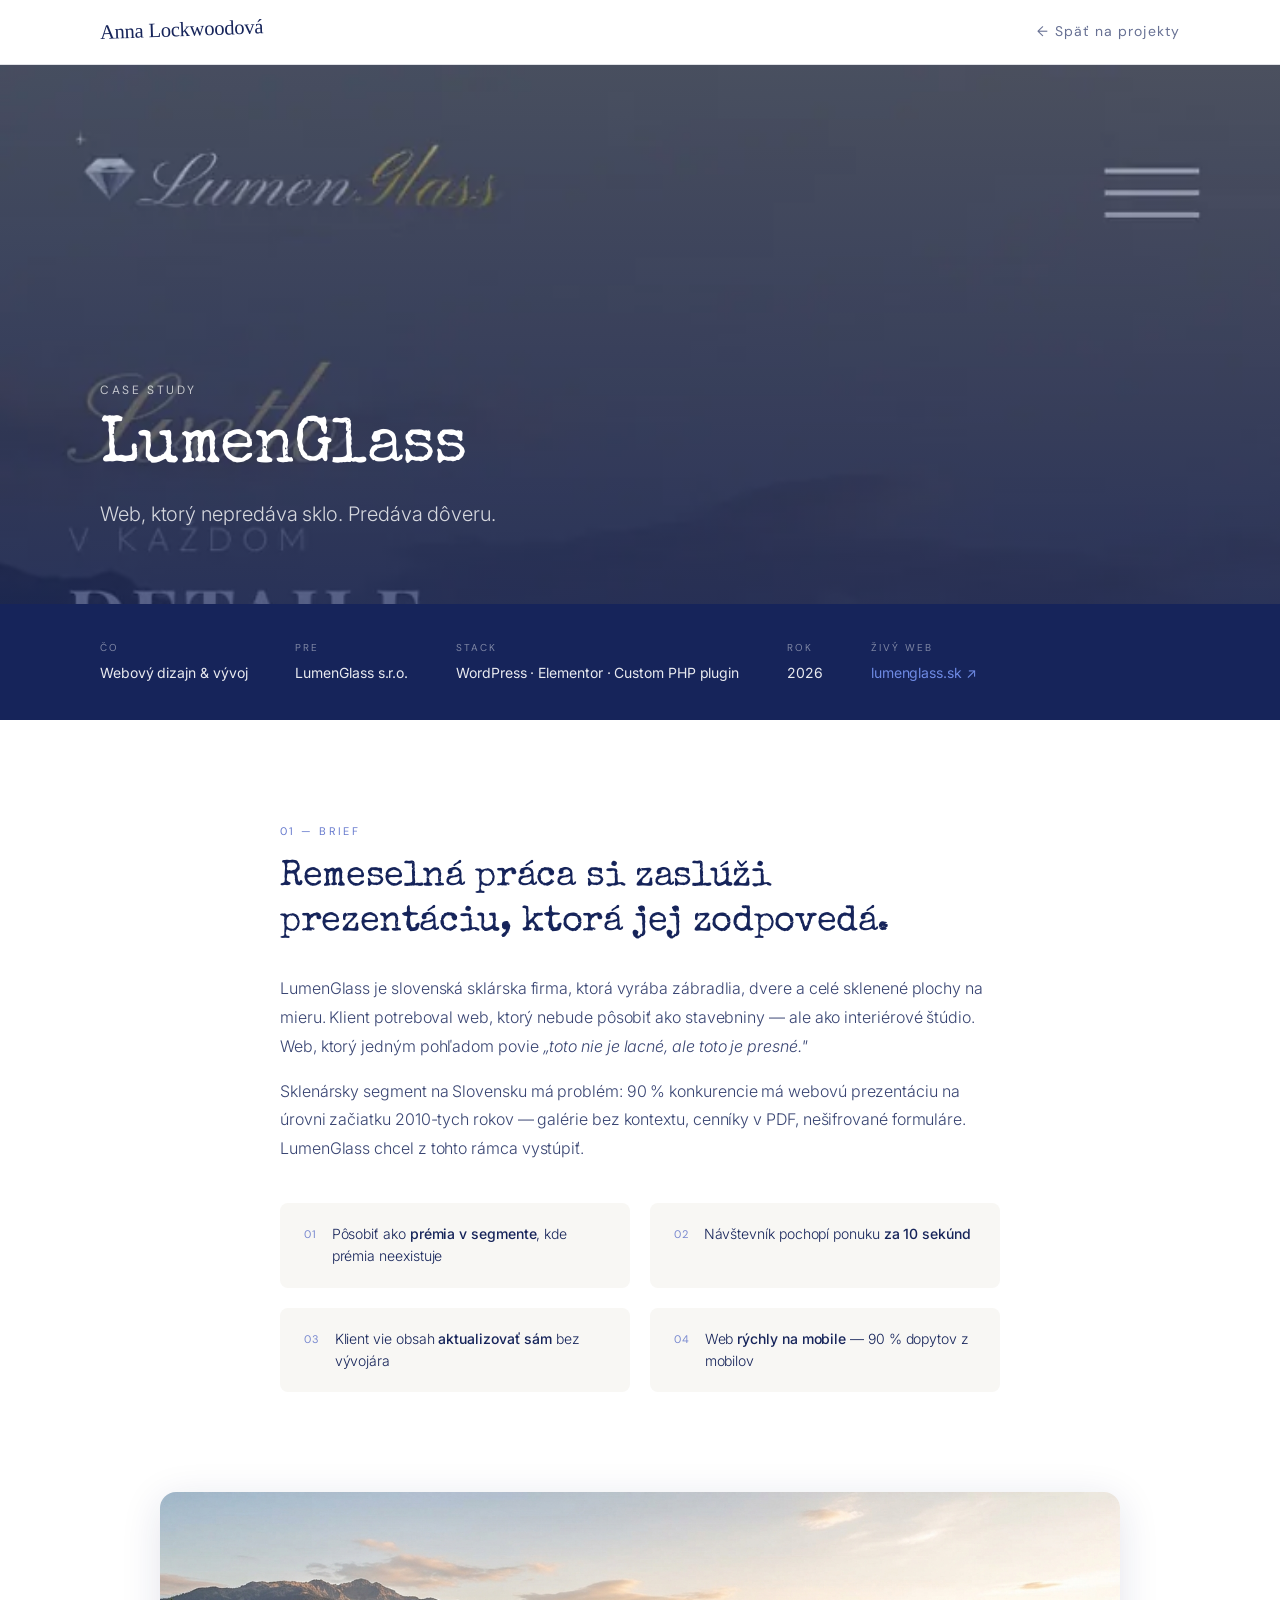
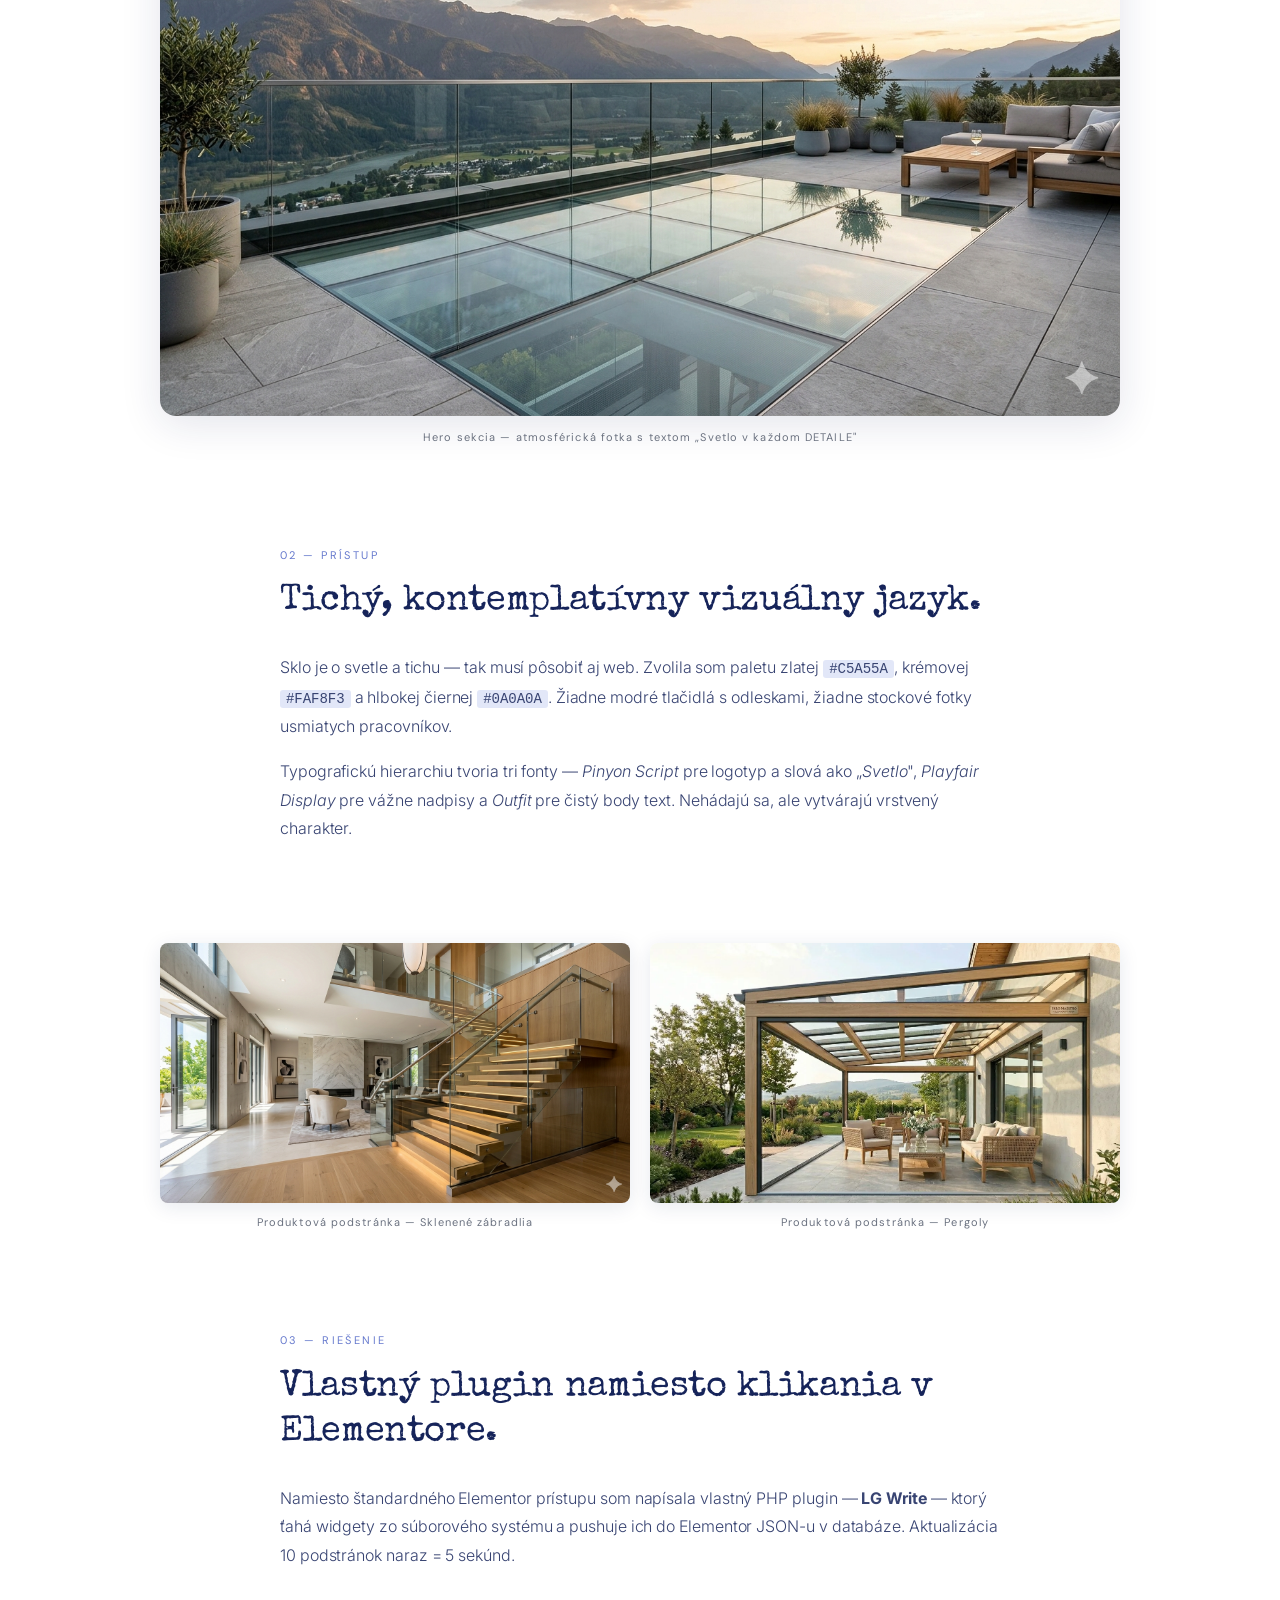
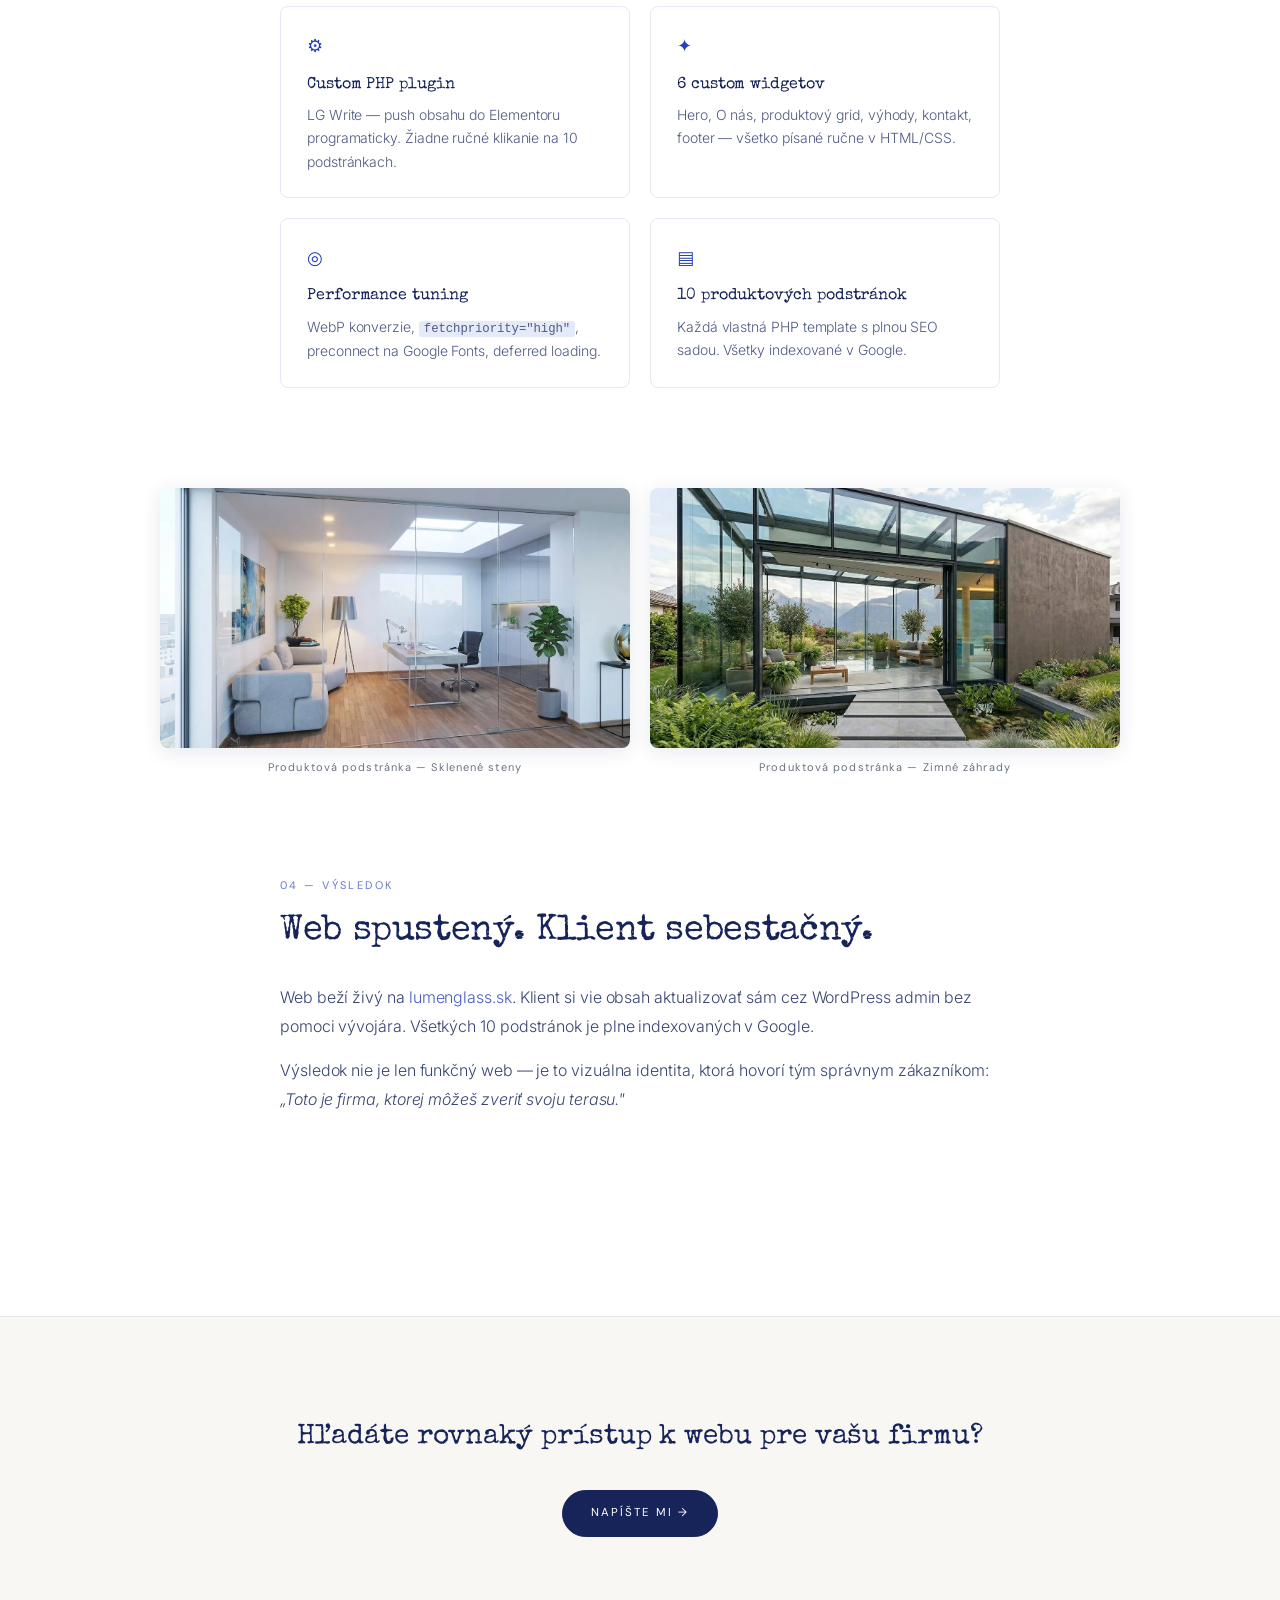
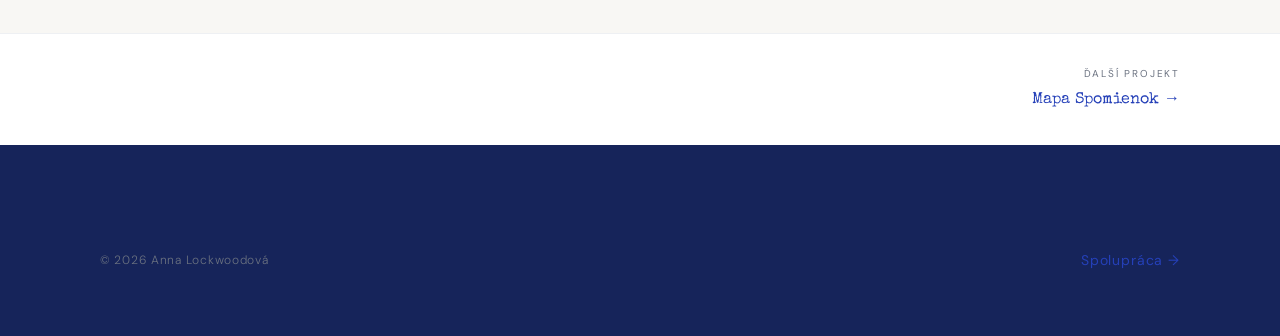
==== projekty/lumenglass.html @ 8acf71ea "e" ====
<!DOCTYPE html>
<html lang="sk">
<head>
  <meta charset="UTF-8">
  <meta name="viewport" content="width=device-width, initial-scale=1.0">

  <title>LumenGlass — Case Study · Anna Lockwoodová</title>
  <meta name="description" content="Case study: kompletný webový dizajn a vývoj pre sklársku firmu LumenGlass — WordPress, custom plugin, prémiový vizuálny jazyk.">
  <meta name="author" content="Anna Lockwoodová">

  <link rel="preconnect" href="https://fonts.googleapis.com">
  <link rel="preconnect" href="https://fonts.gstatic.com" crossorigin>
  <link href="https://fonts.googleapis.com/css2?family=Special+Elite&family=Inter:wght@300;400;500;600&family=DM+Sans:wght@300;400;500&family=Homemade+Apple&display=swap" rel="stylesheet">

  <link rel="stylesheet" href="../css/main.css?v=55">
  <link rel="stylesheet" href="../css/animations.css?v=59">
  <link rel="stylesheet" href="../css/components.css?v=70">
  <link rel="stylesheet" href="../css/responsive.css?v=56">
  <link rel="stylesheet" href="case-study.css?v=1">
</head>
<body>

  <!-- NAV -->
  <nav class="nav cs-nav" aria-label="Hlavná navigácia">
    <div class="cs-nav__inner">
      <a href="../index.html" class="nav__logo" aria-label="Anna Lockwoodová — späť na hlavnú stránku">
        <span class="nav__signature">Anna Lockwoodová</span>
      </a>
      <a href="../index.html#projekty" class="cs-nav__back">
        <span aria-hidden="true">←</span> Späť na projekty
      </a>
    </div>
  </nav>

  <main>

    <!-- HERO -->
    <section class="cs-hero">
      <div class="cs-hero__img-wrap">
        <img
          src="../images/projects/lumenglass-full.webp"
          alt="LumenGlass webová stránka — hero záber"
          fetchpriority="high"
          decoding="async"
          width="1440" height="900"
        >
        <div class="cs-hero__overlay"></div>
      </div>
      <div class="cs-hero__content container">
        <span class="cs-hero__label">Case Study</span>
        <h1 class="cs-hero__title">LumenGlass</h1>
        <p class="cs-hero__sub">Web, ktorý nepredáva sklo. Predáva dôveru.</p>
      </div>
    </section>

    <!-- META STRIP -->
    <div class="cs-meta">
      <div class="container">
        <div class="cs-meta__grid">
          <div class="cs-meta__item">
            <span class="cs-meta__label">Čo</span>
            <span class="cs-meta__value">Webový dizajn & vývoj</span>
          </div>
          <div class="cs-meta__item">
            <span class="cs-meta__label">Pre</span>
            <span class="cs-meta__value">LumenGlass s.r.o.</span>
          </div>
          <div class="cs-meta__item">
            <span class="cs-meta__label">Stack</span>
            <span class="cs-meta__value">WordPress · Elementor · Custom PHP plugin</span>
          </div>
          <div class="cs-meta__item">
            <span class="cs-meta__label">Rok</span>
            <span class="cs-meta__value">2026</span>
          </div>
          <div class="cs-meta__item">
            <span class="cs-meta__label">Živý web</span>
            <span class="cs-meta__value">
              <a href="https://lumenglass.sk" target="_blank" rel="noopener" class="cs-meta__link">
                lumenglass.sk ↗
              </a>
            </span>
          </div>
        </div>
      </div>
    </div>

    <!-- BODY -->
    <div class="cs-body container">

      <!-- BRIEF -->
      <section class="cs-section reveal">
        <div class="cs-section__label">01 — Brief</div>
        <h2 class="cs-section__heading">Remeselná práca si zaslúži prezentáciu, ktorá jej zodpovedá.</h2>
        <div class="cs-section__text">
          <p>LumenGlass je slovenská sklárska firma, ktorá vyrába zábradlia, dvere a celé sklenené plochy na mieru. Klient potreboval web, ktorý nebude pôsobiť ako stavebniny — ale ako interiérové štúdio. Web, ktorý jedným pohľadom povie <em>„toto nie je lacné, ale toto je presné."</em></p>
          <p>Sklenársky segment na Slovensku má problém: 90 % konkurencie má webovú prezentáciu na úrovni začiatku 2010-tych rokov — galérie bez kontextu, cenníky v PDF, nešifrované formuláre. LumenGlass chcel z tohto rámca vystúpiť.</p>
        </div>

        <div class="cs-goals reveal">
          <div class="cs-goal">
            <span class="cs-goal__num">01</span>
            <p>Pôsobiť ako <strong>prémia v segmente</strong>, kde prémia neexistuje</p>
          </div>
          <div class="cs-goal">
            <span class="cs-goal__num">02</span>
            <p>Návštevník pochopí ponuku <strong>za 10 sekúnd</strong></p>
          </div>
          <div class="cs-goal">
            <span class="cs-goal__num">03</span>
            <p>Klient vie obsah <strong>aktualizovať sám</strong> bez vývojára</p>
          </div>
          <div class="cs-goal">
            <span class="cs-goal__num">04</span>
            <p>Web <strong>rýchly na mobile</strong> — 90 % dopytov z mobilov</p>
          </div>
        </div>
      </section>

      <!-- DIVIDER IMAGE -->
      <div class="cs-img-full reveal">
        <img
          src="../images/projects/lumenglass/pochodzne_sklo.png"
          alt="LumenGlass — hero sekcia webu: sklenená terasa s horami v pozadí"
          loading="lazy" decoding="async" width="1200" height="675"
        >
        <span class="cs-img-caption">Hero sekcia — atmosférická fotka s textom „Svetlo v každom DETAILE"</span>
      </div>

      <!-- APPROACH -->
      <section class="cs-section reveal">
        <div class="cs-section__label">02 — Prístup</div>
        <h2 class="cs-section__heading">Tichý, kontemplatívny vizuálny jazyk.</h2>
        <div class="cs-section__text">
          <p>Sklo je o svetle a tichu — tak musí pôsobiť aj web. Zvolila som paletu zlatej <code>#C5A55A</code>, krémovej <code>#FAF8F3</code> a hlbokej čiernej <code>#0A0A0A</code>. Žiadne modré tlačidlá s odleskami, žiadne stockové fotky usmiatych pracovníkov.</p>
          <p>Typografickú hierarchiu tvoria tri fonty — <em>Pinyon Script</em> pre logotyp a slová ako „<em>Svetlo</em>", <em>Playfair Display</em> pre vážne nadpisy a <em>Outfit</em> pre čistý body text. Nehádajú sa, ale vytvárajú vrstvený charakter.</p>
        </div>
      </section>

      <!-- 2-COL IMAGES -->
      <div class="cs-img-grid cs-img-grid--2 reveal">
        <figure>
          <img src="../images/projects/lumenglass/schodisko.png" alt="LumenGlass — sklenené zábradlia, produktová podstránka" loading="lazy" decoding="async" width="700" height="450">
          <figcaption>Produktová podstránka — Sklenené zábradlia</figcaption>
        </figure>
        <figure>
          <img src="../images/projects/lumenglass/pergola_hero.webp" alt="LumenGlass — pergoly, produktová podstránka" loading="lazy" decoding="async" width="700" height="450">
          <figcaption>Produktová podstránka — Pergoly</figcaption>
        </figure>
      </div>

      <!-- SOLUTION -->
      <section class="cs-section reveal">
        <div class="cs-section__label">03 — Riešenie</div>
        <h2 class="cs-section__heading">Vlastný plugin namiesto klikania v Elementore.</h2>
        <div class="cs-section__text">
          <p>Namiesto štandardného Elementor prístupu som napísala vlastný PHP plugin — <strong>LG Write</strong> — ktorý ťahá widgety zo súborového systému a pushuje ich do Elementor JSON-u v databáze. Aktualizácia 10 podstránok naraz = 5 sekúnd.</p>
        </div>

        <div class="cs-highlights reveal">
          <div class="cs-highlight">
            <div class="cs-highlight__icon" aria-hidden="true">⚙</div>
            <h3 class="cs-highlight__title">Custom PHP plugin</h3>
            <p class="cs-highlight__text">LG Write — push obsahu do Elementoru programaticky. Žiadne ručné klikanie na 10 podstránkach.</p>
          </div>
          <div class="cs-highlight">
            <div class="cs-highlight__icon" aria-hidden="true">✦</div>
            <h3 class="cs-highlight__title">6 custom widgetov</h3>
            <p class="cs-highlight__text">Hero, O nás, produktový grid, výhody, kontakt, footer — všetko písané ručne v HTML/CSS.</p>
          </div>
          <div class="cs-highlight">
            <div class="cs-highlight__icon" aria-hidden="true">◎</div>
            <h3 class="cs-highlight__title">Performance tuning</h3>
            <p class="cs-highlight__text">WebP konverzie, <code>fetchpriority="high"</code>, preconnect na Google Fonts, deferred loading.</p>
          </div>
          <div class="cs-highlight">
            <div class="cs-highlight__icon" aria-hidden="true">▤</div>
            <h3 class="cs-highlight__title">10 produktových podstránok</h3>
            <p class="cs-highlight__text">Každá vlastná PHP template s plnou SEO sadou. Všetky indexované v Google.</p>
          </div>
        </div>
      </section>

      <!-- 2-COL IMAGES -->
      <div class="cs-img-grid cs-img-grid--2 reveal">
        <figure>
          <img src="../images/projects/lumenglass/sklenena_stena_hero.webp" alt="LumenGlass — sklenené steny" loading="lazy" decoding="async" width="700" height="450">
          <figcaption>Produktová podstránka — Sklenené steny</figcaption>
        </figure>
        <figure>
          <img src="../images/projects/lumenglass/zimna_zahrada_hero.webp" alt="LumenGlass — zimné záhrady" loading="lazy" decoding="async" width="700" height="450">
          <figcaption>Produktová podstránka — Zimné záhrady</figcaption>
        </figure>
      </div>

      <!-- RESULT -->
      <section class="cs-section reveal">
        <div class="cs-section__label">04 — Výsledok</div>
        <h2 class="cs-section__heading">Web spustený. Klient sebestačný.</h2>
        <div class="cs-section__text">
          <p>Web beží živý na <a href="https://lumenglass.sk" target="_blank" rel="noopener">lumenglass.sk</a>. Klient si vie obsah aktualizovať sám cez WordPress admin bez pomoci vývojára. Všetkých 10 podstránok je plne indexovaných v Google.</p>
          <p>Výsledok nie je len funkčný web — je to vizuálna identita, ktorá hovorí tým správnym zákazníkom: <em>„Toto je firma, ktorej môžeš zveriť svoju terasu."</em></p>
        </div>
      </section>

    </div><!-- /cs-body -->

    <!-- CTA -->
    <section class="cs-cta">
      <div class="container">
        <p class="cs-cta__text">Hľadáte rovnaký prístup k webu pre vašu firmu?</p>
        <a href="../index.html#kontakt" class="btn btn--primary">Napíšte mi →</a>
      </div>
    </section>

    <!-- PROJECT NAV -->
    <nav class="cs-project-nav" aria-label="Ďalšie projekty">
      <div class="container">
        <div class="cs-project-nav__inner">
          <span class="cs-project-nav__empty"></span>
          <a href="mapa-spomienok.html" class="cs-project-nav__next">
            <span class="cs-project-nav__dir">Ďalší projekt</span>
            <span class="cs-project-nav__name">Mapa Spomienok →</span>
          </a>
        </div>
      </div>
    </nav>

  </main>

  <!-- FOOTER -->
  <footer class="footer">
    <div class="container footer__inner">
      <span class="footer__copy">© 2026 Anna Lockwoodová</span>
      <a href="../index.html#kontakt" class="footer__cta">Spolupráca →</a>
    </div>
  </footer>

  <script src="../js/i18n.js?v=4"></script>
  <script>
    // Jednoduchý scroll reveal pre case study
    const observer = new IntersectionObserver((entries) => {
      entries.forEach(e => { if (e.isIntersecting) { e.target.classList.add('visible'); observer.unobserve(e.target); } });
    }, { threshold: 0.12 });
    document.querySelectorAll('.reveal').forEach(el => observer.observe(el));
  </script>
</body>
</html>
---- css/main.css ----
/* =============================================================
   ANNA LOCKWOODOVÁ — PORTFOLIO
   main.css — Design tokeny, reset, typografia, globálne štýly
   ============================================================= */

/* -------------------------------------------------------------
   1. GOOGLE FONTS IMPORT
   Pozn.: Hlavný font load je v <head> via <link rel="stylesheet">.
   Tento @import je fallback pre prípady, kde CSS sa načíta samostatne.
   ------------------------------------------------------------- */
@import url('https://fonts.googleapis.com/css2?family=Special+Elite&family=Inter:wght@300;400;500;600&family=DM+Sans:wght@300;400;500&family=Homemade+Apple&display=swap');


/* -------------------------------------------------------------
   2. DESIGN TOKENY — CSS CUSTOM PROPERTIES
   ------------------------------------------------------------- */
:root {
  /* Farby */
  --color-white:        #FFFFFF;
  --color-off-white:    #F8F7F4;
  --color-blue-main:    #2540B8;  /* royal blue — sýtejšia, viac fialového podtónu, žiadna zeleň */
  --color-blue-light:   #6E8AE3;  /* royal blue light — pre hover stavy a dekoračné akcenty */
  --color-blue-pale:    #DDE3F7;  /* royal blue pale — sýtejšie ako pôvodne, ladí s royal main */
  --color-ink:          #16245A;  /* atramentová — hlboká royal modrá, žiadny zelený podtón */
  --color-red-accent:   #C0392B;
  --color-text-muted:   #6B7280;

  /* Typografia — 3-font systém
     ──────────────────────────────────────────────────────────────
     font-display = Special Elite — H1–H4, blockquote, project titles,
                    services intro/note, testimonials, marquee, monogram
     font-text    = Inter — telo textu (odseky, popisy, hero subtitle)
                    Maximálna screen readability, neutrálny grotesque,
                    ustúpi do pozadia a nechá typewriter ako hlavný hlas.
     font-body    = DM Sans — UI labely (nav, buttons, eyebrow, badge,
                    form labely, footer chrome, project card link)
     ──────────────────────────────────────────────────────────────
     Filozofia: typewriter = hlas (expressive), Inter = obsah (invisible),
     DM Sans = afordancia (utility). */
  --font-display:    'Special Elite', serif;
  --font-text:       'Inter', system-ui, -apple-system, sans-serif;
  --font-body:       'DM Sans', sans-serif;
  --font-signature:  'Homemade Apple', cursive;   /* Logo signature — autentický rukopis pera */

  /* Veľkosti textu — fluid pomocou clamp() */
  --text-xs:   clamp(10px, 1vw, 12px);
  --text-sm:   clamp(12px, 1.2vw, 14px);
  --text-base: clamp(15px, 1.4vw, 16px);
  --text-lg:   clamp(17px, 1.6vw, 20px);
  --text-xl:   clamp(22px, 2.5vw, 28px);
  --text-2xl:  clamp(28px, 3.5vw, 36px);
  --text-3xl:  clamp(36px, 4.5vw, 48px);
  --text-hero: clamp(26px, 2.8vw, 38px); /* Hero text — menšie ako klasický hero, aby Special Elite (široký font) zmestil typewriter slogan na 2 prirodzené riadky */

  /* Spacing */
  --section-padding-y:  clamp(80px, 10vw, 140px);
  --container-width:    1200px;
  --container-px:       clamp(20px, 5vw, 60px);
  --gap-sm:   16px;
  --gap-md:   32px;
  --gap-lg:   64px;

  /* Animácie */
  --ease-default: cubic-bezier(0.25, 0.1, 0.25, 1);
  --ease-spring:  cubic-bezier(0.34, 1.56, 0.64, 1);
  --ease-out:     cubic-bezier(0.0, 0.0, 0.2, 1);
  --dur-fast:     200ms;
  --dur-mid:      400ms;
  --dur-slow:     700ms;

  /* Border radius */
  --radius-sm:  4px;
  --radius-md:  8px;
  --radius-lg:  16px;

  /* Tiene — maľovane, nie generické */
  --shadow-card:  0 2px 12px rgba(26, 47, 82, 0.08),
                  0 1px 3px  rgba(26, 47, 82, 0.05);
  --shadow-hover: 0 8px 32px rgba(26, 47, 82, 0.13),
                  0 2px 8px  rgba(26, 47, 82, 0.07);
}


/* -------------------------------------------------------------
   3. RESET & BASE
   ------------------------------------------------------------- */
*, *::before, *::after {
  box-sizing: border-box;
  margin: 0;
  padding: 0;
}

html {
  font-size: 16px;
  scroll-behavior: smooth;
  -webkit-text-size-adjust: 100%;
}

body {
  /* Inter — neutrálny grotesque, max screen readability.
     Vysoká x-height znamená, že 15-16px je dostatočne čitateľné
     (Inter pôsobí o stupeň väčšie ako iné sansy v rovnakej veľkosti). */
  font-family: var(--font-text);
  font-size: clamp(15px, 1.05vw, 16px);
  font-weight: 400;
  line-height: 1.65;
  color: var(--color-ink);
  background-color: var(--color-white);
  overflow-x: hidden;
  /* Letter-spacing -0.005em = jemne tightenie pre lepší rhythm
     v hustých blokoch textu */
  letter-spacing: -0.005em;
  /* Vlastný kurzor — skryjeme default */
  cursor: none;
  -webkit-font-smoothing: antialiased;
  -moz-osx-font-smoothing: grayscale;
}

/* Fallback pre touch zariadenia — kurzor tam nemá zmysel */
@media (hover: none) {
  body { cursor: auto; }
}

img, svg {
  display: block;
  max-width: 100%;
}

a {
  color: inherit;
  text-decoration: none;
}

ul, ol {
  list-style: none;
}

button {
  font-family: inherit;
  cursor: none;
  border: none;
  background: none;
}

input, textarea, select {
  font-family: inherit;
  font-size: inherit;
}


/* -------------------------------------------------------------
   4. TYPOGRAFIA
   ------------------------------------------------------------- */

/* Nadpisy — Special Elite */
h1, h2 {
  font-family: var(--font-display);
  font-weight: 400;
  color: var(--color-ink);
  line-height: 1.15;
  letter-spacing: -0.01em;
}

h1 { font-size: var(--text-hero); }
h2 { font-size: var(--text-3xl); }

/* Podnadpisy — Special Elite (typewriter, namiesto Playfair Italic).
   Konsolidácia fontov: redakčný italic prešiel späť na typewriter
   pre konzistenciu s H1, H2 a marquee. */
h3, h4 {
  font-family: var(--font-display);
  font-weight: 400;
  color: var(--color-ink);
  line-height: 1.3;
}

h3 { font-size: var(--text-xl); }
h4 { font-size: var(--text-lg); }

/* Telo textu */
p {
  font-size: var(--text-base);
  line-height: 1.75;
  color: var(--color-ink);
}

/* Citáty — Special Elite (typewriter náhrada za Playfair Italic). */
blockquote {
  font-family: var(--font-display);
  font-weight: 400;
  font-size: var(--text-lg);     /* zmenšené z text-xl — Special Elite je širší */
  color: var(--color-blue-main);
  line-height: 1.5;
}

/* Metadata, labely */
.label {
  font-family: var(--font-body);
  font-weight: 300;
  font-size: var(--text-xs);
  letter-spacing: 0.14em;
  text-transform: uppercase;
  color: var(--color-text-muted);
}

/* Sekcia tagline — Special Elite (typewriter, namiesto Playfair Italic) */
.section-tagline {
  font-family: var(--font-display);
  font-weight: 400;
  font-size: var(--text-base);   /* zmenšené z text-lg — Special Elite je širší */
  color: var(--color-text-muted);
  margin-top: 12px;
  line-height: 1.6;
}


/* -------------------------------------------------------------
   5. LAYOUT HELPERY
   ------------------------------------------------------------- */
.container {
  width: 100%;
  max-width: var(--container-width);
  margin: 0 auto;
  padding: 0 var(--container-px);
}

.section {
  padding: var(--section-padding-y) 0;
  position: relative;
  overflow: hidden;
}

.section--off-white {
  background-color: var(--color-off-white);
}

/* Atelier sekcia potrebuje overflow:visible pre gallery pop-out efekt */
#atelier {
  overflow: visible;
}

/* Služby — overflow:visible nutné pre 3D perspective unfold efekt kariet */
#sluzby {
  overflow: visible;
}

.section--pale-blue {
  background-color: var(--color-blue-pale);
}

/* Grid systém */
.grid-2 {
  display: grid;
  grid-template-columns: 1fr 1fr;
  gap: var(--gap-md);
}

.grid-3 {
  display: grid;
  grid-template-columns: repeat(3, 1fr);
  gap: var(--gap-md);
}

.grid-4 {
  display: grid;
  grid-template-columns: repeat(4, 1fr);
  gap: var(--gap-md);
}


/* -------------------------------------------------------------
   6. DEKORATÍVNY SYSTÉM — LEAF FRAGMENTY
   ------------------------------------------------------------- */
.leaf-decor {
  position: absolute;
  pointer-events: none;
  user-select: none;
  z-index: 0;
  /* Mask-image — okraje sa plynulo strácajú do priehľadna,
     ilustrácia nepôsobí ako obdĺžnikový obrázok ale ako organická akvarel kresba.
     Smer fade-out sa nastavuje na konkrétnom prvku cez --mask-from. */
  -webkit-mask-image: var(--mask, radial-gradient(ellipse at center, black 30%, transparent 75%));
          mask-image: var(--mask, radial-gradient(ellipse at center, black 30%, transparent 75%));
}

.leaf-decor img {
  display: block;
  /* Preservuj prirodzený aspect ratio ilustrácie (700x700, 1:1).
     width: 100% z parent; height: auto = obrázok sa nikdy nedeformuje. */
  width: 100%;
  height: auto;
  /* Konverzia: čierne pozadie → biele, neon-blue → royal navy watercolor.
     Po prechode na royal blue paletu posúvame hue na 195° pre čistšiu
     modrú bez zeleného podtónu. */
  filter: invert(1) hue-rotate(195deg) saturate(2.6) brightness(0.55);
}

.leaf-decor picture {
  display: block;
  width: 100%;
}

.leaf-decor--faint  { opacity: 0.45; }
.leaf-decor--medium { opacity: 0.65; }
.leaf-decor--strong { opacity: 0.80; }


/* -------------------------------------------------------------
   7. TLAČIDLÁ
   ------------------------------------------------------------- */
/* Tlačidlá — soft pill kompozícia
   ──────────────────────────────────────────────────────────────
   Filozofia: namiesto chunkovitých box-radius tlačidiel používame
   plné pill tvary s refined typografiou. Letter-spacing 0.16em
   v rovnakom rytme ako editorial labely (eyebrow, project-card__link).
   Pôsobí jemne, ale zachováva afordanciu kliknuteľnosti. */
.btn {
  display: inline-flex;
  align-items: center;
  gap: 10px;
  font-family: var(--font-body);     /* DM Sans — UI labels zostávajú sans */
  font-weight: 400;
  font-size: 11.5px;
  letter-spacing: 0.18em;
  text-transform: uppercase;
  padding: 13px 28px;
  border-radius: 999px;              /* plný pill — najmäkšia forma */
  border: 1px solid transparent;     /* base — concrete jeho variant */
  position: relative;
  overflow: hidden;                  /* potrebné pre shimmer pseudo-element */
  transition:
    background-color var(--dur-mid) var(--ease-default),
    color            var(--dur-mid) var(--ease-default),
    border-color     var(--dur-mid) var(--ease-default),
    transform        var(--dur-mid) var(--ease-out);
  cursor: none;
  white-space: nowrap;
}

.btn:hover {
  transform: translateY(-1px);       /* menej agresívny lift než predtým */
}

.btn:active {
  transform: translateY(0);
}

/* Primárny — deep ink navy pill
   Hlbšia, autoritatívnejšia verzia — viac konzistentná s celkovým
   editorial naladenú stránky. Hover sa jemne rozjasní na royal blue. */
.btn--primary {
  background-color: var(--color-ink);
  color: var(--color-white);
  border-color: var(--color-ink);
}

/* Shimmer — svetelný odlesk periódicky prechádza tlačidlom.
   Aktivuje sa po vstupnej animácii (delay 4.6s), opakuje každé 4s.
   Efekt: prémiový luxusný feeling bez kričania. */
.btn--primary::before {
  content: '';
  position: absolute;
  top: -60%;
  left: -80%;
  width: 45%;
  height: 220%;
  background: linear-gradient(
    108deg,
    transparent 20%,
    rgba(255, 255, 255, 0.20) 50%,
    transparent 80%
  );
  animation: btnShimmer 4s ease-in-out 4.6s infinite;
  pointer-events: none;
  border-radius: 0;
}

.btn--primary:hover {
  background-color: var(--color-blue-main); /* jemne sa rozjasní */
  border-color: var(--color-blue-main);
}

@keyframes btnShimmer {
  0%   { left: -80%;  opacity: 1; }
  28%  { left: 130%;  opacity: 1; }
  29%  { left: 130%;  opacity: 0; }
  100% { left: 130%;  opacity: 0; }
}

/* Sekundárny — ghost pill s jemným borderom
   Default border je polo-priehľadný ink — pôsobí ako „náznak", nie hranica. */
.btn--secondary {
  background-color: transparent;
  color: var(--color-ink);
  border: 1px solid rgba(22, 36, 90, 0.22);
}

.btn--secondary:hover {
  color: var(--color-blue-main);
  border-color: var(--color-blue-main);
  background-color: rgba(37, 64, 184, 0.05);  /* whisper royal blue fill */
}

/* Šípka v tlačidle — jemnejšia, lighter weight */
.btn span[aria-hidden] {
  font-size: 14px;
  line-height: 1;
  letter-spacing: 0;
  transform: translateY(-1px);       /* optické zarovnanie s baseline */
  transition: transform var(--dur-mid) var(--ease-out);
}

/* Pri hover sa šípka v primary jemne posunie dolu (pre "Pozrieť projekty ↓") */
.btn--primary:hover span[aria-hidden] {
  transform: translateY(3px);
}

/* Pri hover v secondary šípka → ide doprava (mikropohyb otvorenia cesty) */
.btn--secondary:hover span[aria-hidden] {
  transform: translateY(-1px) translateX(4px);
}

/* Text link so šípkou */
.btn--link {
  padding: 0;
  color: var(--color-blue-main);
  font-weight: 500;
  letter-spacing: 0.02em;
  position: relative;
}

.btn--link::after {
  content: '';
  position: absolute;
  bottom: -2px;
  left: 0;
  width: 0;
  height: 1.5px;
  background-color: var(--color-blue-main);
  transition: width var(--dur-mid) var(--ease-out);
}

.btn--link:hover::after {
  width: 100%;
}


/* -------------------------------------------------------------
   8. BADGES / TAGY
   ------------------------------------------------------------- */
.badge {
  display: inline-block;
  font-family: var(--font-body);
  font-weight: 300;
  font-size: 10px;
  letter-spacing: 0.12em;
  text-transform: uppercase;
  padding: 4px 10px;
  border-radius: 2px;
  line-height: 1.4;
}

.badge--blue {
  background-color: var(--color-blue-pale);
  color: var(--color-blue-main);
}

.badge--red {
  background-color: #fce8e6;
  color: var(--color-red-accent);
}

.badge--outline {
  border: 1px solid currentColor;
  color: var(--color-text-muted);
}

/* Skill tagy v sekcii O mne */
.skill-tag {
  display: inline-block;
  font-family: var(--font-body);
  font-weight: 300;
  font-size: var(--text-sm);
  letter-spacing: 0.08em;
  color: var(--color-blue-main);
  border: 1px solid var(--color-blue-pale);
  padding: 6px 16px;
  border-radius: 100px;
  transition: background-color var(--dur-fast), border-color var(--dur-fast);
}

.skill-tag:hover {
  background-color: var(--color-blue-pale);
  border-color: var(--color-blue-light);
}


/* -------------------------------------------------------------
   9. ODDEĽOVACIA LINKA — ručne kreslená (SVG)
   ------------------------------------------------------------- */
.divider-line {
  display: block;
  width: 64px;
  height: 2px;
  background-color: var(--color-blue-main);
  margin: 20px 0;
  position: relative;
  /* Jemná krivosť — nie rovná linka */
  clip-path: polygon(0 30%, 100% 0%, 100% 70%, 0% 100%);
  animation: drawLine var(--dur-slow) var(--ease-out) forwards;
}

@keyframes drawLine {
  from { clip-path: polygon(0 30%, 0% 0%, 0% 70%, 0% 100%); }
  to   { clip-path: polygon(0 30%, 100% 0%, 100% 70%, 0% 100%); }
}


/* -------------------------------------------------------------
   10. FOCUS ŠTÝLY — prístupnosť
   ------------------------------------------------------------- */
:focus-visible {
  outline: 2px solid var(--color-blue-main);
  outline-offset: 3px;
  border-radius: var(--radius-sm);
}

/* Skryť default focus pre mouse users */
:focus:not(:focus-visible) {
  outline: none;
}


/* -------------------------------------------------------------
   11. UTILITY CLASSES
   ------------------------------------------------------------- */
.visually-hidden {
  position: absolute;
  width: 1px;
  height: 1px;
  padding: 0;
  margin: -1px;
  overflow: hidden;
  clip: rect(0, 0, 0, 0);
  white-space: nowrap;
  border: 0;
}

.text-muted   { color: var(--color-text-muted); }
.text-blue    { color: var(--color-blue-main); }
.text-center  { text-align: center; }
.text-italic  { font-style: italic; }

.mt-sm  { margin-top: var(--gap-sm); }
.mt-md  { margin-top: var(--gap-md); }
.mt-lg  { margin-top: var(--gap-lg); }

.relative { position: relative; }
.overflow-hidden { overflow: hidden; }
---- css/animations.css ----
/* =============================================================
   ANNA LOCKWOODOVÁ — PORTFOLIO
   animations.css — Všetky animácie a pohybové efekty
   ============================================================= */


/* -------------------------------------------------------------
   0. PREFERS-REDUCED-MOTION — záväzné pravidlo
   Ak používateľ preferuje redukovaný pohyb, všetky animácie
   sa vypnú. Toto je na vrchole súboru — má prednosť.
   ------------------------------------------------------------- */
@media (prefers-reduced-motion: reduce) {
  *, *::before, *::after {
    animation-duration:   0.01ms !important;
    animation-iteration-count: 1 !important;
    transition-duration:  0.01ms !important;
    scroll-behavior: auto !important;
  }

  .marquee__inner {
    animation: none !important;
  }

  .typewriter-cursor {
    display: none !important;
  }
}


/* -------------------------------------------------------------
   1. SCROLL-TRIGGERED REVEAL
   IntersectionObserver pridá triedu .visible
   ------------------------------------------------------------- */
.reveal {
  opacity: 0;
  transform: translateY(32px);
  transition:
    opacity   var(--dur-slow) var(--ease-out),
    transform var(--dur-slow) var(--ease-out);
}

.reveal.visible {
  opacity: 1;
  transform: translateY(0);
}

/* Staggered delay pre skupiny prvkov */
.reveal-group .reveal:nth-child(1) { transition-delay: 0ms; }
.reveal-group .reveal:nth-child(2) { transition-delay: 120ms; }
.reveal-group .reveal:nth-child(3) { transition-delay: 240ms; }
.reveal-group .reveal:nth-child(4) { transition-delay: 360ms; }
.reveal-group .reveal:nth-child(5) { transition-delay: 480ms; }
.reveal-group .reveal:nth-child(6) { transition-delay: 600ms; }

/* Fade-in bez translate — pre jemnejšie prvky */
.reveal--fade {
  opacity: 0;
  transform: none;
  transition: opacity var(--dur-slow) var(--ease-out);
}

.reveal--fade.visible {
  opacity: 1;
}

/* Slide from left */
.reveal--left {
  opacity: 0;
  transform: translateX(-24px);
  transition:
    opacity   var(--dur-slow) var(--ease-out),
    transform var(--dur-slow) var(--ease-out);
}

.reveal--left.visible {
  opacity: 1;
  transform: translateX(0);
}


/* -------------------------------------------------------------
   2. HERO FADE-IN — meno Anny
   ------------------------------------------------------------- */
@keyframes fadeInUp {
  from {
    opacity: 0;
    transform: translateY(20px);
  }
  to {
    opacity: 1;
    transform: translateY(0);
  }
}

.hero-name {
  animation: fadeInUp 800ms var(--ease-out) 200ms both;
}

.hero-line {
  animation: drawHeroLine 600ms var(--ease-out) 600ms both;
}

@keyframes drawHeroLine {
  from { transform: scaleX(0); transform-origin: left; }
  to   { transform: scaleX(1); transform-origin: left; }
}

/* Hero tagline — zobrazí sa ihneď po načítaní, bez čakania na signature */
.hero-tagline {
  animation: fadeInUp 1000ms cubic-bezier(0.22, 1, 0.36, 1) 400ms both;
}

.hero-subtitle {
  animation: fadeInUp 800ms var(--ease-out) 800ms both;
}

/* Hero CTA — každé tlačidlo vstupuje zvlášť, s jemným staggerom. */
.hero-cta .btn {
  opacity: 0;
  transform: translateY(18px) scale(0.96);
  animation: heroCTAEnter 720ms cubic-bezier(0.34, 1.56, 0.64, 1) both;
}

.hero-cta .btn:nth-child(1) {
  animation-delay: 1100ms;
}

.hero-cta .btn:nth-child(2) {
  animation-delay: 1320ms;
}

@keyframes heroCTAEnter {
  to {
    opacity: 1;
    transform: translateY(0) scale(1);
  }
}


/* -------------------------------------------------------------
   3. TYPEWRITER EFEKT
   Riadi typewriter.js — tu sú len kurzor a blikanie
   ------------------------------------------------------------- */
.typewriter-cursor {
  display: inline-block;
  width: 2px;
  height: 0.85em;
  background-color: var(--color-blue-main);
  margin-left: 3px;
  vertical-align: middle;
  animation: blink 0.7s step-end infinite;
}

@keyframes blink {
  0%, 100% { opacity: 1; }
  50%       { opacity: 0; }
}

.typewriter-cursor--done {
  animation: blinkFadeOut 1.4s var(--ease-out) forwards;
}

@keyframes blinkFadeOut {
  0%   { opacity: 1; }
  60%  { opacity: 0; }
  80%  { opacity: 1; }
  100% { opacity: 0; }
}


/* -------------------------------------------------------------
   4. MARQUEE — pohyblivý text
   ------------------------------------------------------------- */
.marquee {
  overflow: hidden;
  white-space: nowrap;
  background-color: var(--color-off-white);
  height: 48px;
  display: flex;
  align-items: center;
  border-top:    1px solid rgba(58, 95, 160, 0.08);
  border-bottom: 1px solid rgba(58, 95, 160, 0.08);
}

.marquee:hover .marquee__inner {
  animation-play-state: paused;
}

.marquee__inner {
  display: inline-flex;
  animation: marqueeScroll 40s linear infinite;
  will-change: transform;
}

.marquee__text {
  font-family: var(--font-display);
  font-size: 12px;
  letter-spacing: 0.22em;
  text-transform: uppercase;
  color: var(--color-blue-main);
  padding: 0 40px;
  opacity: 0.8;
}

@keyframes marqueeScroll {
  from { transform: translateX(0); }
  to   { transform: translateX(-50%); }
}


/* -------------------------------------------------------------
   5. NAVIGÁCIA — sticky efekty a hover linky
   ------------------------------------------------------------- */

/* Backdrop pri scrolle */
.nav--scrolled {
  background: rgba(255, 255, 255, 0.88) !important;
  backdrop-filter: blur(12px) !important;
  -webkit-backdrop-filter: blur(12px) !important;
  box-shadow: 0 1px 0 rgba(26, 47, 82, 0.07) !important;
}

/* Nav link — podčiarknutie sprava doľava */
.nav__link {
  position: relative;
}

.nav__link::after {
  content: '';
  position: absolute;
  bottom: -3px;
  right: 0;
  width: 0;
  height: 1.5px;
  background-color: var(--color-blue-main);
  transition: width var(--dur-mid) var(--ease-out);
}

.nav__link:hover::after,
.nav__link--active::after {
  width: 100%;
  left: 0;
  right: auto;
}

/* Aktívna bodka */
.nav__link--active::before {
  content: '·';
  position: absolute;
  left: -12px;
  color: var(--color-blue-main);
  font-size: 18px;
  line-height: 1;
  top: 50%;
  transform: translateY(-50%);
}


/* -------------------------------------------------------------
   6. PROJEKT KARTY — hover efekty
   ------------------------------------------------------------- */
.project-card {
  transition:
    transform    var(--dur-mid) var(--ease-out),
    box-shadow   var(--dur-mid) var(--ease-out);
}

.project-card:hover {
  transform: translateY(-6px);
  box-shadow: var(--shadow-hover);
}

.project-card__image-wrap {
  overflow: hidden;
  position: relative;
}

.project-card__image-wrap {
  display: block;
  width: 100%;
  aspect-ratio: 16 / 10;
  overflow: hidden;
  position: relative;
}

.project-card__image-wrap picture,
.project-card__image-wrap img {
  display: block;
  width: 100%;
  height: 100%;
  object-fit: cover;
  transition: transform 500ms var(--ease-out);
}

.project-card:hover .project-card__image-wrap img {
  transform: scale(1.04);
}

/* Overlay s textom pri hoveri */
.project-card__overlay {
  position: absolute;
  inset: 0;
  background: rgba(26, 47, 82, 0.55);
  display: flex;
  align-items: center;
  justify-content: center;
  opacity: 0;
  transition: opacity var(--dur-mid) var(--ease-out);
}

.project-card__overlay span {
  font-family: var(--font-body);
  font-weight: 300;
  font-size: var(--text-sm);
  letter-spacing: 0.16em;
  text-transform: uppercase;
  color: var(--color-white);
}

.project-card:hover .project-card__overlay {
  opacity: 1;
}


/* -------------------------------------------------------------
   7. FORMULÁR — floating labels
   ------------------------------------------------------------- */
.form-field {
  position: relative;
  margin-bottom: 28px;
}

.form-field__label {
  position: absolute;
  top: 16px;
  left: 0;
  font-family: var(--font-body);
  font-weight: 300;
  font-size: var(--text-base);
  color: var(--color-text-muted);
  pointer-events: none;
  transition:
    top      var(--dur-fast) var(--ease-out),
    font-size var(--dur-fast) var(--ease-out),
    color    var(--dur-fast) var(--ease-out),
    letter-spacing var(--dur-fast) var(--ease-out);
}

.form-field__input:focus ~ .form-field__label,
.form-field__input:not(:placeholder-shown) ~ .form-field__label,
.form-field__textarea:focus ~ .form-field__label,
.form-field__textarea:not(:placeholder-shown) ~ .form-field__label {
  top: -8px;
  font-size: 11px;
  color: var(--color-blue-light);
  letter-spacing: 0.1em;
}

.form-field__input,
.form-field__textarea {
  width: 100%;
  background: transparent;
  border: none;
  border-bottom: 1.5px solid rgba(26, 47, 82, 0.2);
  padding: 14px 0 8px;
  color: var(--color-ink);
  transition: border-color var(--dur-fast) var(--ease-out);
  outline: none;
}

.form-field__input:focus,
.form-field__textarea:focus {
  border-bottom-color: var(--color-blue-main);
}

.form-field__textarea {
  resize: vertical;
  min-height: 100px;
}


/* -------------------------------------------------------------
   8. LEAF PARALLAX — riadi main.js
   ------------------------------------------------------------- */
.leaf-parallax {
  will-change: transform;
  transition: transform 0.1s linear;
}


/* -------------------------------------------------------------
   9. HAMBURGER MENU ANIMÁCIA
   ------------------------------------------------------------- */
.hamburger {
  display: flex;
  flex-direction: column;
  gap: 5px;
  padding: 4px;
  cursor: none;
}

.hamburger__line {
  display: block;
  width: 24px;
  height: 1.5px;
  background-color: var(--color-ink);
  transition:
    transform var(--dur-fast) var(--ease-out),
    opacity   var(--dur-fast) var(--ease-out);
  transform-origin: center;
}

.hamburger--open .hamburger__line:nth-child(1) {
  transform: translateY(6.5px) rotate(45deg);
}

.hamburger--open .hamburger__line:nth-child(2) {
  opacity: 0;
  transform: scaleX(0);
}

.hamburger--open .hamburger__line:nth-child(3) {
  transform: translateY(-6.5px) rotate(-45deg);
}

/* Mobilné menu overlay */
.mobile-menu {
  position: fixed;
  inset: 0;
  background-color: var(--color-white);
  z-index: 999;
  display: flex;
  flex-direction: column;
  align-items: center;
  justify-content: center;
  gap: 40px;
  opacity: 0;
  pointer-events: none;
  transition: opacity var(--dur-mid) var(--ease-out);
}

.mobile-menu--open {
  opacity: 1;
  pointer-events: all;
}

.mobile-menu__link {
  font-family: var(--font-display);
  font-size: var(--text-2xl);
  color: var(--color-ink);
  opacity: 0;
  transform: translateY(16px);
  transition:
    opacity   var(--dur-mid) var(--ease-out),
    transform var(--dur-mid) var(--ease-out),
    color     var(--dur-fast);
}

.mobile-menu--open .mobile-menu__link:nth-child(1) { opacity: 1; transform: none; transition-delay: 80ms; }
.mobile-menu--open .mobile-menu__link:nth-child(2) { opacity: 1; transform: none; transition-delay: 140ms; }
.mobile-menu--open .mobile-menu__link:nth-child(3) { opacity: 1; transform: none; transition-delay: 200ms; }
.mobile-menu--open .mobile-menu__link:nth-child(4) { opacity: 1; transform: none; transition-delay: 260ms; }

.mobile-menu__link:hover {
  color: var(--color-blue-main);
}


/* -------------------------------------------------------------
   10. SERVICE CARDS — jemný float efekt (vznášanie)
   Každá karta má iný delay + rýchlosť → organický pohyb.
   Na hover sa animácia pozastaví, vizuálny feedback dáva shadow.
   ------------------------------------------------------------- */
@keyframes serviceFloat {
  0%, 100% { transform: translateY(0px);   }
  50%       { transform: translateY(-7px);  }
}

.service-card.card--unfolded {
  animation: serviceFloat var(--float-dur, 4s) ease-in-out var(--float-delay, 0s) infinite;
}

.services-grid .service-card.card--unfolded:nth-child(1) { --float-dur: 4.0s; --float-delay: 0.0s; }
.services-grid .service-card.card--unfolded:nth-child(2) { --float-dur: 4.6s; --float-delay: -1.4s; }
.services-grid .service-card.card--unfolded:nth-child(3) { --float-dur: 3.8s; --float-delay: -2.7s; }
.services-grid .service-card.card--unfolded:nth-child(4) { --float-dur: 4.3s; --float-delay: -0.9s; }
.services-grid .service-card.card--unfolded:nth-child(5) { --float-dur: 4.8s; --float-delay: -3.2s; }
.services-grid .service-card.card--unfolded:nth-child(6) { --float-dur: 3.6s; --float-delay: -1.8s; }

.service-card.card--unfolded:hover {
  animation-play-state: paused;
}

/* Prefers reduced motion — float vypnutý */
@media (prefers-reduced-motion: reduce) {
  .service-card.card--unfolded {
    animation: none !important;
  }
}


/* -------------------------------------------------------------
   10. PAGE LOAD — jemný fade
   ------------------------------------------------------------- */
@keyframes pageFadeIn {
  from { opacity: 0; }
  to   { opacity: 1; }
}

body {
  animation: pageFadeIn 600ms var(--ease-out) both;
}
---- css/components.css ----
/* =============================================================
   ANNA LOCKWOODOVÁ — PORTFOLIO
   components.css — Nav, karty, formulár, footer, sekcie
   ============================================================= */


/* -------------------------------------------------------------
   1. NAVIGÁCIA
   ------------------------------------------------------------- */
.nav {
  position: fixed;
  top: 0;
  left: 0;
  right: 0;
  z-index: 100;
  padding: 0;
  background: transparent;
  transition:
    background var(--dur-mid) var(--ease-out),
    box-shadow var(--dur-mid) var(--ease-out),
    backdrop-filter var(--dur-mid) var(--ease-out);
}

.nav__inner {
  display: flex;
  align-items: center;
  justify-content: space-between;
  height: 72px;
  max-width: var(--container-width);
  margin: 0 auto;
  padding: 0 var(--container-px);
}

/* Logo — signature „Anna Lockwoodová" v Homemade Apple
   Autentický rukopis pera, pôsobí ako podpis pod obrazom.
   Pri load sa „píše sám" — clip-path sa animuje zľava doprava,
   text sa postupne odhaľuje ako keby ho pero kreslilo. */
.nav__logo {
  /* Fallback chain: ak sa Homemade Apple ešte nenačítal, použije sa
     najbližší system handwriting font. Tým eliminujeme CLS pri swape. */
  font-family: var(--font-signature),
               'Brush Script MT', 'Lucida Handwriting', cursive;
  font-size: clamp(18px, 1.6vw, 22px);
  font-weight: 400;
  color: var(--color-ink);
  letter-spacing: -0.01em;
  line-height: 1.2;
  /* Jemný sklon — ako keď podpis nie je presne horizontálny */
  transform: rotate(-2deg);
  transform-origin: left center;
  transition: color var(--dur-mid) var(--ease-out),
              transform var(--dur-mid) var(--ease-out);
  cursor: none;
  white-space: nowrap;

  /* Písanie signature animáciou — clip-path zľava doprava
     Easing s miernou variabilitou imituje rytmus pera. */
  clip-path: inset(-14px 100% -14px 0);
  animation: signatureWrite 2.4s cubic-bezier(0.22, 0.61, 0.36, 1) 0.6s forwards;
  will-change: clip-path;
  /* Antialiasing pre rukou-písané fonty na všetkých platformách */
  -webkit-font-smoothing: antialiased;
  -moz-osx-font-smoothing: grayscale;
}

/* Po dokončení animácie odstránime will-change pre uvoľnenie GPU vrstvy */
.nav__logo[data-signed="true"] {
  will-change: auto;
}

.nav__logo:hover {
  color: var(--color-blue-main);
  transform: rotate(-1deg) translateX(2px);
}

@keyframes signatureWrite {
  0%   { clip-path: inset(-14px 100% -14px 0); }
  100% { clip-path: inset(-14px -8px -14px 0); }
}

/* Reduced motion — signature sa zobrazí naraz, bez „písania" */
@media (prefers-reduced-motion: reduce) {
  .nav__logo {
    animation: none;
    clip-path: none;
  }
}

/* Nav linky */
.nav__links {
  display: flex;
  align-items: center;
  gap: 36px;
}

.nav__link {
  font-family: var(--font-body);
  font-weight: 300;
  font-size: 12px;
  letter-spacing: 0.14em;
  text-transform: uppercase;
  color: var(--color-ink);
  cursor: none;
  transition: color var(--dur-fast);
}

.nav__link:hover {
  color: var(--color-blue-main);
}

/* Jazykový toggle */
.nav__lang {
  display: flex;
  align-items: center;
  gap: 6px;
  font-family: var(--font-body);
  font-weight: 300;
  font-size: 11px;
  letter-spacing: 0.14em;
  text-transform: uppercase;
  color: var(--color-text-muted);
  margin-left: 20px;
}

.nav__lang-btn {
  cursor: none;
  color: var(--color-text-muted);
  transition: color var(--dur-fast);
  padding: 4px 2px;
}

.nav__lang-btn--active {
  color: var(--color-blue-main);
  font-weight: 400;
}

.nav__lang-btn:hover {
  color: var(--color-blue-main);
}

.nav__lang-sep {
  opacity: 0.4;
}

/* Hamburger — skrytý na desktop */
.nav__hamburger {
  display: none;
}


/* -------------------------------------------------------------
   2. HERO SEKCIA
   ------------------------------------------------------------- */
.hero {
  min-height: 100svh;
  display: flex;
  align-items: center;
  padding-top: 72px; /* výška nav */
  position: relative;
  overflow: hidden;
  background-color: var(--color-white);
}

.hero__inner {
  max-width: var(--container-width);
  margin: 0 auto;
  padding: 0 var(--container-px);
  width: 100%;
  display: grid;
  grid-template-columns: 55% 45%;
  align-items: center;
  gap: var(--gap-md);
}

.hero__content {
  position: relative;
  z-index: 1;
  padding: 48px 0;
}

.hero__eyebrow {
  font-family: var(--font-body);
  font-weight: 300;
  font-size: 13px;
  color: var(--color-blue-main);
  letter-spacing: 0.20em;
  text-transform: uppercase;
  display: block;
  margin-bottom: 20px;
}

.hero__line-divider {
  display: block;
  width: 60px;
  height: 1.5px;
  background-color: var(--color-blue-main);
  margin-bottom: 28px;
  transform-origin: left center;
  /* Animácia riadi animations.css */
}

.hero__tagline {
  font-family: var(--font-display);
  font-size: var(--text-hero);
  color: var(--color-ink);
  line-height: 1.15;        /* tesnejší riadok — text dýcha, ale nepláva */
  letter-spacing: -0.005em; /* Special Elite má dobrý prirodzený tracking, len jemne stiahneme */
  margin-bottom: 18px;      /* zmenšené z 28px — bližšie k podtitulku */
  min-height: 3.4em;        /* priestor pre typewriter — pokrýva 3 vizuálne riadky bez CLS */
}

.hero__tagline-line {
  display: block;
  margin-bottom: 0;
}

/* Typewriter JS vkladá medzi dva tagline-line spany element <br> — keďže oba
   spany už majú display: block, BR navyše robí prázdny riadok navyše.
   Skryjeme ho, gap medzi riadkami určuje len line-height parent elementu. */
.hero__tagline br {
  display: none;
}

.hero__subtitle {
  /* Inter — neutrálne sans body. Mierne väčšia veľkosť pre hero,
     aby podtitulok mal váhu pod typewriter sloganom. */
  font-family: var(--font-text);
  font-weight: 400;
  font-size: clamp(15px, 1.15vw, 17px);
  color: var(--color-text-muted);
  line-height: 1.6;
  margin-bottom: 32px;
  max-width: 460px;
  letter-spacing: -0.005em;
}

.hero__cta-group {
  display: flex;
  gap: 16px;
  flex-wrap: wrap;
}

/* Pravá strana hero — leaf dekorácia */
.hero__visual {
  position: relative;
  height: 100%;
  min-height: 400px;
}

/* Leaf — společné base štýly pre obe pozície v hero
   Organický fade-out: žiadne ostré hrany, listy sa rozplynú do priestoru
   ako akvarelová kresba. Konkrétny mask-image sa nastavuje na modifier
   class podľa rohu (--tl = top-left, --br = bottom-right). */
.hero__leaf {
  position: absolute;
  width: 460px;
  pointer-events: none;
  user-select: none;
  z-index: 0;
  -webkit-mask-repeat: no-repeat;
          mask-repeat: no-repeat;
}

/* --- ĽAVÝ HORNÝ ROH --------------------------------------------------- */
.hero__leaf--tl {
  top: -100px;
  left: -100px;
  /* Hlavná radial maska — ťažisko v ľavom hornom rohu, fade prechádza
     niekoľkými medzistavmi (92% → 60% → 22% → 0%) pre organický prechod.
     Žiadny ostrý 0/100 prah, ktorý vytvára „obdĺžnikový" pocit. */
  -webkit-mask-image:
    radial-gradient(
      ellipse 110% 105% at top left,
      rgba(0,0,0,1)    0%,
      rgba(0,0,0,0.92) 18%,
      rgba(0,0,0,0.60) 42%,
      rgba(0,0,0,0.22) 65%,
      rgba(0,0,0,0)    88%
    );
          mask-image:
    radial-gradient(
      ellipse 110% 105% at top left,
      rgba(0,0,0,1)    0%,
      rgba(0,0,0,0.92) 18%,
      rgba(0,0,0,0.60) 42%,
      rgba(0,0,0,0.22) 65%,
      rgba(0,0,0,0)    88%
    );
}

/* --- PRAVÝ DOLNÝ ROH -------------------------------------------------- */
/* Zrkadlovo otočený fragment pre kompozičnú diagonálu: oko ide
   z ľavého horného rohu cez slogan a polaroid až dole vpravo —
   listy v pravom dolnom rohu „zachytia" pohľad a zatvoria kompozíciu.

   Tu chceme silnejšiu prítomnosť v rohu — gradient drží plnú intenzitu
   dlhšie a fade-out je gradiálnejší smerom do stredu hero. */
.hero__leaf--br {
  bottom: -120px;
  right: -120px;
  width: 540px;
  /* transform: scale(-1,-1) presunutý na img — div je voľný pre entrance animáciu */

  -webkit-mask-image:
    linear-gradient(
      to top,
      rgba(0,0,0,1)    0%,
      rgba(0,0,0,1)    28%,
      rgba(0,0,0,0.80) 52%,
      rgba(0,0,0,0.35) 75%,
      rgba(0,0,0,0)    100%
    );
          mask-image:
    linear-gradient(
      to top,
      rgba(0,0,0,1)    0%,
      rgba(0,0,0,1)    28%,
      rgba(0,0,0,0.80) 52%,
      rgba(0,0,0,0.35) 75%,
      rgba(0,0,0,0)    100%
    );
}

.hero__leaf img {
  width: 100%;
  height: auto;
  filter: invert(1) hue-rotate(195deg) saturate(2.6) brightness(0.55);
  opacity: 0.58;
}

/* BR: flip na img aby bol div slobodný pre CSS entrance animáciu */
.hero__leaf--br img {
  opacity: 0.68;
  transform: scale(-1, -1);
}


/* =============================================================
   LÍSTKY — entrance z rohov + plynulé dýchanie
   ============================================================= */

/* TL: vchádza z ľavého horného rohu — fúknutie vetra, spring landing */
@keyframes leafEnterTL {
  0%   { opacity: 0; transform: translate(-80px, -70px) rotate(-6deg) scale(0.88); }
  65%  {             transform: translate(7px, 6px)     rotate(0.8deg) scale(1.01); }
  100% { opacity: 1; transform: translate(0, 0)         rotate(0deg)   scale(1);    }
}

/* BR: vchádza z pravého dolného rohu (div nemá scale, flip je na img) */
@keyframes leafEnterBR {
  0%   { opacity: 0; transform: translate(80px, 70px) rotate(5deg) scale(0.88); }
  65%  {             transform: translate(-7px, -6px) rotate(-0.7deg) scale(1.01); }
  100% { opacity: 1; transform: translate(0, 0)       rotate(0deg) scale(1);     }
}

.hero__leaf--tl {
  animation: leafEnterTL 2.0s cubic-bezier(0.22, 1, 0.36, 1) 300ms both;
}

.hero__leaf--br {
  animation: leafEnterBR 2.0s cubic-bezier(0.22, 1, 0.36, 1) 520ms both;
}

/* Plynulé dýchanie opacity — organický, živý pocit po vstupe */
@keyframes leafBreatheTL {
  0%, 100% { opacity: 0.58; }
  50%       { opacity: 0.74; }
}

@keyframes leafBreatheBR {
  0%, 100% { opacity: 0.68; }
  50%       { opacity: 0.86; }
}

.hero__leaf--tl img {
  animation: leafBreatheTL 8s ease-in-out 2400ms infinite;
}

.hero__leaf--br img {
  animation: leafBreatheBR 10s ease-in-out 3200ms infinite;
}


/* Na mobile leaf skryjeme — text zaberá celú šírku */
@media (max-width: 1024px) {
  .hero__leaf {
    display: none;
  }
}


/* -------------------------------------------------------------
   2.A FOTKA V PASPARTOVOM RÁMIKU
   Univerzálny komponent pre Hero aj About section
   ------------------------------------------------------------- */
.photo-frame {
  position: relative;
  margin: 0;
  background-color: var(--color-white);
  /* Pasparta — biela "doska" okolo fotografie */
  padding: 18px 18px 56px 18px;
  /* Tieň pre realistický pocit fyzického rámika */
  box-shadow:
    0 1px 2px rgba(26, 47, 82, 0.06),
    0 8px 24px rgba(26, 47, 82, 0.10),
    0 24px 48px rgba(26, 47, 82, 0.08);
  border-radius: 2px;
  /* Drobný textúra papiera v paspart — veľmi jemne */
  background-image:
    linear-gradient(180deg, rgba(255,255,255,0.95) 0%, rgba(248,247,244,0.95) 100%);
  isolation: isolate;
}

.photo-frame__mat {
  position: relative;
  overflow: hidden;
  border-radius: 1px;
  /* Vnútorný tieň pre pocit "vsadenej" fotografie do paspart */
  box-shadow: inset 0 0 0 1px rgba(26, 47, 82, 0.06);
}

.photo-frame__mat picture,
.photo-frame__mat img {
  display: block;
  width: 100%;
  height: auto;
}

/* Pin — vizuálny detail v hornej časti hero rámika */
.photo-frame__pin {
  position: absolute;
  top: -8px;
  left: 50%;
  transform: translateX(-50%);
  width: 14px;
  height: 14px;
  border-radius: 50%;
  background: radial-gradient(circle at 30% 30%, var(--color-blue-light) 0%, var(--color-blue-main) 60%, var(--color-ink) 100%);
  box-shadow:
    0 2px 4px rgba(26, 47, 82, 0.4),
    inset -1px -1px 2px rgba(0,0,0,0.2),
    inset 1px 1px 2px rgba(255,255,255,0.3);
  z-index: 2;
}


/* -------------------------------------------------------------
   2.B HERO PHOTO FRAME — naklonenie + jemný "swing" efekt
   Unikátna animácia: ako visiaca polaroidka — pri load sa
   "spustí" zhora a po dopade jemne osciluje (mierny pendul efekt).
   ------------------------------------------------------------- */
.photo-frame--hero {
  width: min(435px, 100%);
  margin-left: auto;
  transform-origin: top center;
  will-change: transform, opacity;
  animation:
    photoDropIn 1680ms cubic-bezier(0.34, 1.56, 0.64, 1) 400ms both,
    photoSwing  7s    ease-in-out 2080ms infinite;
}

/* Hero fotka má portrait pomer 3:4 */
.photo-frame--hero .photo-frame__mat {
  aspect-ratio: 3 / 4;
  background-color: #BF7268; /* dominant colour sampled from portrait */
  position: relative;
  overflow: hidden;
}

/* Shimmer sweep over skeleton while image loads */
.photo-frame--hero .photo-frame__mat::before {
  content: '';
  position: absolute;
  inset: 0;
  background: linear-gradient(
    105deg,
    transparent 30%,
    rgba(255, 255, 255, 0.15) 50%,
    transparent 70%
  );
  background-size: 200% 100%;
  animation: heroImgShimmer 1.8s ease-in-out infinite;
  z-index: 1;
  pointer-events: none;
  transition: opacity 300ms ease;
}

.photo-frame--hero.img--loaded .photo-frame__mat::before {
  animation: none;
  opacity: 0;
}

.photo-frame--hero .photo-frame__mat img {
  width: 100%;
  height: 100%;
  object-fit: cover;
  object-position: center top;
  opacity: 0;
  transition: opacity 500ms ease;
  position: relative;
  z-index: 2;
  /* Failsafe: reveal after 3 s even if JS decode never fires */
  animation: heroImgFallback 500ms ease 3s forwards;
}

.photo-frame--hero.img--loaded .photo-frame__mat img {
  opacity: 1;
  animation: none;
}

@keyframes heroImgShimmer {
  0%   { background-position: 200% 0; }
  100% { background-position: -200% 0; }
}

@keyframes heroImgFallback {
  to { opacity: 1; }
}

/* Hover — iba pauza, žiadny animation:none (ten by spôsobil snap) */
.photo-frame--hero:hover {
  animation-play-state: paused;
}

/* Drop-in — fotka padá ako polaroidka zavesená na špendlíku.
   Posledný keyframe presne zodpovedá štartu photoSwing (rotate 4deg)
   → žiadny záškub pri handoffe medzi animáciami.                  */
@keyframes photoDropIn {
  0% {
    opacity: 0;
    transform: translateY(-80px) rotate(-15deg) scale(0.9);
  }
  60% {
    opacity: 1;
    transform: translateY(0) rotate(7deg) scale(1.02);
  }
  80% {
    transform: translateY(-4px) rotate(2.5deg) scale(1);
  }
  100% {
    opacity: 1;
    transform: translateY(0) rotate(4deg) scale(1);
  }
}

/* Swing — plynulý pendul, len 2 keyframy s ease-in-out.
   Štart aj koniec zhodné s koncom photoDropIn (rotate 4deg)
   → plynulý prechod a plynulá slučka bez záškubu.               */
@keyframes photoSwing {
  0%, 100% { transform: rotate(4deg)   translateY(0);    }
  50%      { transform: rotate(5.8deg) translateY(-4px); }
}


/* -------------------------------------------------------------
   2.C ABOUT PHOTO FRAME — lesklý "shine" efekt na hover
   Diagonálna lesklá línia prebehne cez fotografiu.
   ------------------------------------------------------------- */
.photo-frame--about {
  width: 100%;
  max-width: 380px;
  transform: rotate(-2deg);
  transition: transform 500ms var(--ease-spring);
}

.photo-frame--about:hover {
  transform: rotate(0deg) translateY(-4px);
}

/* Shine overlay — diagonálny gradient ktorý prebehne cez fotku */
.photo-frame--shine .photo-frame__mat::after {
  content: '';
  position: absolute;
  top: 0;
  left: -150%;
  width: 80%;
  height: 100%;
  background: linear-gradient(
    115deg,
    transparent 0%,
    transparent 40%,
    rgba(255, 255, 255, 0.18) 48%,
    rgba(255, 255, 255, 0.55) 50%,
    rgba(255, 255, 255, 0.18) 52%,
    transparent 60%,
    transparent 100%
  );
  transform: skewX(-20deg);
  pointer-events: none;
  z-index: 3;
  transition: left 1100ms var(--ease-out);
}

.photo-frame--shine:hover .photo-frame__mat::after {
  left: 150%;
}

/* Pri shine fotka tiež dostane jemný "rozsvietenie" */
.photo-frame--shine .photo-frame__mat img {
  transition: filter 500ms var(--ease-out);
}

.photo-frame--shine:hover .photo-frame__mat img {
  filter: brightness(1.05) contrast(1.04);
}

/* Mobile drop-in — bez rotácie, plynulé zakončenie bez záškubu */
@keyframes photoDropInMobile {
  0% {
    opacity: 0;
    transform: translateY(-56px) scale(0.92);
  }
  58% {
    opacity: 1;
    transform: translateY(8px) scale(1.03);
  }
  80% {
    transform: translateY(-2px) scale(1);
  }
  100% {
    opacity: 1;
    transform: translateY(0) scale(1);
  }
}

/* Mobile — fotky bez rotácie, na šírku */
@media (max-width: 767px) {
  .photo-frame--hero {
    width: min(320px, 100%);
    margin: 0 auto;
    /* both = drží prvý keyframe pred štartom aj posledný po skončení → žiadny snap */
    animation: photoDropInMobile 1200ms cubic-bezier(0.34, 1.56, 0.64, 1) 200ms both;
  }

  .photo-frame--hero:hover {
    transform: none;
  }

  .photo-frame--about {
    max-width: 320px;
    margin: 0 auto;
    transform: none;
  }

  .photo-frame--about:hover {
    transform: translateY(-2px);
  }
}


/* Prefers-reduced-motion — vypnúť všetky animácie rámika */
@media (prefers-reduced-motion: reduce) {
  .photo-frame--hero {
    animation: none;
    transform: rotate(4deg);
  }
  .photo-frame--shine .photo-frame__mat::after {
    display: none;
  }
}


/* -------------------------------------------------------------
   3. PORTFOLIO KARTY
   ------------------------------------------------------------- */
.portfolio-section__header {
  margin-bottom: clamp(40px, 6vw, 64px);
}

.portfolio-grid {
  display: grid;
  grid-template-columns: repeat(2, 1fr);
  gap: clamp(24px, 3.5vw, 48px);
  max-width: 900px;
  margin: 0 auto;
}

/* Karty ako lístky pripnuté na korkovú nástenku.
   - Pin v hornej časti pripína kartu vizuálne k podkladu
   - Jemne odlišná rotácia pre každú kartu (naturálnejšie pôsobenie)
   - Na hover sa pravý dolný roh "odlepí" ako papier
   - overflow: visible aby pin mohol vyčnievať nad horný okraj */
.project-card {
  position: relative;
  background-color: var(--color-white);
  border: 1px solid rgba(26, 47, 82, 0.07);
  border-radius: var(--radius-md);
  display: flex;
  flex-direction: column;
  box-shadow: var(--shadow-card);
  transition: transform var(--dur-mid) var(--ease-out),
              box-shadow var(--dur-mid) var(--ease-out);
  /* Drobné natiahnutie - ako keby bola karta pripnutá nedokonalo
     Default rotácia 0, override v :nth-child nižšie. */
  transform: rotate(var(--card-tilt, 0deg));
}

/* Stagger rotation — každá karta má unikátny prirodzený sklon
   z pripínania, žiadna nie je presne rovná. */
.portfolio-grid .project-card:nth-child(1) { --card-tilt: -0.6deg; }
.portfolio-grid .project-card:nth-child(2) { --card-tilt:  0.4deg; }
.portfolio-grid .project-card:nth-child(3) { --card-tilt: -0.3deg; }
.portfolio-grid .project-card:nth-child(4) { --card-tilt:  0.5deg; }

.project-card:hover {
  transform: rotate(var(--card-tilt, 0deg)) translateY(-4px);
  box-shadow: var(--shadow-hover);
}

/* ─── PIN ────────────────────────────────────────────────────────
   Vizuálny špendlík v hornej časti karty — rovnaký jazyk ako pin
   na hero polaroide, aby celý web mal jeden "nástenkový" rytmus. */
.project-card__pin {
  position: absolute;
  top: -8px;
  left: 50%;
  transform: translateX(-50%);
  width: 16px;
  height: 16px;
  border-radius: 50%;
  background: radial-gradient(circle at 30% 30%,
              var(--color-blue-light) 0%,
              var(--color-blue-main) 55%,
              var(--color-ink) 100%);
  box-shadow:
    0 3px 6px rgba(22, 36, 90, 0.35),
    inset -1px -1px 2px rgba(0, 0, 0, 0.25),
    inset 1px 1px 2px rgba(255, 255, 255, 0.35);
  z-index: 3;
  pointer-events: none;
}

/* ─── PAPER PEEL — pravý dolný roh ──────────────────────────────
   Default: jemný triangulárny tieň naznačujúci „papier sa
   trochu zdvíha v rohu" (ako keby bol pripnutý nahor, ale spodok
   visí slobodne).
   Hover: trojuholník sa zväčší — papier sa „odlepí" výraznejšie. */
.project-card__image-wrap {
  position: relative;
  overflow: hidden;
  border-top-left-radius: var(--radius-md);
  border-top-right-radius: var(--radius-md);
}

.project-card::after {
  content: '';
  position: absolute;
  bottom: 0;
  right: 0;
  width: 24px;
  height: 24px;
  /* Trojuholník v rohu — gradient simulating zadnú stranu papiera
     (svetlejšia s jemným tieňom) prechádzajúcu do tieňa pod rohom */
  background:
    linear-gradient(
      135deg,
      transparent 0%,
      transparent 50%,
      rgba(22, 36, 90, 0.08) 50.5%,
      rgba(248, 247, 244, 0.95) 51%,
      var(--color-off-white) 100%
    );
  /* Jemný tieň pod „zdvihnutým" rohom */
  filter: drop-shadow(-2px -2px 3px rgba(22, 36, 90, 0.10));
  border-bottom-right-radius: var(--radius-md);
  transition: width var(--dur-mid) var(--ease-out),
              height var(--dur-mid) var(--ease-out),
              filter var(--dur-mid) var(--ease-out);
  pointer-events: none;
  z-index: 2;
}

.project-card:hover::after {
  /* Papier sa „odlepí" výraznejšie — roh sa zdvíha a otočí */
  width: 64px;
  height: 64px;
  filter: drop-shadow(-4px -4px 8px rgba(22, 36, 90, 0.18));
}

/* Pri hover trochu zvýrazníme pin (oko zaregistruje pohyb) */
.project-card:hover .project-card__pin {
  box-shadow:
    0 5px 10px rgba(22, 36, 90, 0.45),
    inset -1px -1px 2px rgba(0, 0, 0, 0.25),
    inset 1px 1px 2px rgba(255, 255, 255, 0.35);
}

/* JS tilt — keď JS prevezme kontrolu, CSS hover sa nevkladá */
.project-card.card-tilt--active:hover {
  transform: none; /* inline style z JS má prioritu */
  box-shadow: none;
  transition: none;
}

/* Thumbnail counter-parallax */
.project-card__image-wrap img {
  transition: transform 0.4s cubic-bezier(0.22, 0.61, 0.36, 1);
  will-change: transform;
  transform-origin: center center;
}

/* Full-page scroll preview — appears on hover and scrolls from top to bottom */
.project-card__full-img {
  position: absolute;
  inset: 0;
  width: 100%;
  height: 100%;
  object-fit: cover;
  object-position: 50% 0%;
  opacity: 0;
  pointer-events: none;
  z-index: 1;
  transition: opacity 0.35s ease;
  transform: none !important;
}

.project-card:hover .project-card__full-img {
  opacity: 1;
  object-position: 50% 100%;
  transition:
    opacity 0.35s ease,
    object-position 16s linear 0.3s;
}

@media (prefers-reduced-motion: reduce) {
  .project-card__full-img,
  .project-card:hover .project-card__full-img {
    display: none;
  }
}

/* Reduced motion — bez rotácií, peel animácie, ani strip bubble */
@media (prefers-reduced-motion: reduce) {
  .strip-item,
  .strip-item:hover,
  .atelier-strip:has(.strip-item:hover) .strip-item:not(:hover) {
    transform: none;
    filter: none;
    transition: none;
  }
  .project-card,
  .project-card:hover,
  .project-card::after,
  .project-card:hover::after {
    transform: none;
    transition: none;
  }
}

.project-card__image-wrap {
  position: relative;
  overflow: hidden;
}

/* Badge na obrázku */
.project-card__badge {
  position: absolute;
  top: 12px;
  right: 12px;
  z-index: 2;
}

.project-card__body {
  padding: 24px 28px 28px;
  flex: 1;
  display: flex;
  flex-direction: column;
}

.project-card__meta {
  display: flex;
  align-items: flex-start;       /* tags + rok zarovnané na vrch — keď tagy
                                    wrap-ujú na 2 riadky, rok zostane hore */
  gap: 12px;
  margin-bottom: 16px;
  flex-wrap: wrap;
  /* Pevná výška pre 2 riadky tagov — zabezpečuje, že všetky karty
     v gride majú nadpisy v rovnakej línii bez ohľadu na to, koľko
     tagov má daná karta. Karty s 1 riadkom budú mať tichý priestor
     pod tagmi, ale baseline grid celej kompozície zostane čistý. */
  min-height: 60px;
}

.project-card__tags {
  display: flex;
  gap: 6px;
  flex-wrap: wrap;
  flex: 1;
}

.project-card__year {
  font-family: var(--font-body);
  font-weight: 300;
  font-size: 11px;
  letter-spacing: 0.12em;
  color: var(--color-text-muted);
}

.project-card__divider {
  border: none;
  border-top: 1px solid rgba(26, 47, 82, 0.07);
  margin-bottom: 20px;
}

.project-card__title {
  /* Special Elite (typewriter) — konsolidácia fontov, namiesto Playfair Italic.
     Pasuje k zvyšku H1/H2 typewriter rytmu na celom webe. */
  font-family: var(--font-display);
  font-weight: 400;
  font-size: var(--text-lg);     /* zmenšené z text-xl — Special Elite je širší */
  color: var(--color-ink);
  margin-bottom: 14px;
  line-height: 1.25;
}

.project-card__desc {
  font-size: var(--text-sm);
  line-height: 1.75;
  color: var(--color-ink);
  opacity: 0.8;
  flex: 1;
  margin-bottom: 24px;
}

.project-card__footer {
  margin-top: auto;
  display: flex;
  align-items: center;
  gap: 12px;
  flex-wrap: wrap;
}

/* -------------------------------------------------------------
   PROJECT CARD — EDITORIAL ACTION LINK
   Nahradzuje generický btn--link. Inšpirácia: časopisecké "more"
   afordancie — typografia ako podpis, mikropohyb šípky pri hover,
   podčiarknutie kreslené zľava. Súlad s rytmom uppercase labelov
   na celej stránke (eyebrow, section-heading__label).
   ------------------------------------------------------------- */
.project-card__link {
  /* Reset (keďže to nahradzuje btn--link / btn) */
  display: inline-flex;
  align-items: baseline;
  gap: 10px;
  padding: 0;
  background: transparent;
  border: none;
  cursor: pointer;

  /* Typografia — rovnaký rytmus ako eyebrow a section labely */
  font-family: var(--font-body);
  font-weight: 400;
  font-size: 11px;
  letter-spacing: 0.18em;
  text-transform: uppercase;
  text-decoration: none;
  color: var(--color-ink);

  position: relative;
  transition: color var(--dur-mid) var(--ease-out);
}

/* Šípka — samostatný span aby sme ju mohli animovať bez ovplyvnenia textu */
.project-card__link-arrow {
  display: inline-block;
  font-size: 13px;        /* mierne väčšia než text, aby mala vizuálnu váhu */
  font-weight: 300;
  letter-spacing: 0;
  line-height: 1;
  transform: translateX(0);
  transition: transform var(--dur-mid) var(--ease-out);
}

/* Podčiarknutie — kreslí sa zľava doprava pri hover */
.project-card__link::after {
  content: '';
  position: absolute;
  left: 0;
  bottom: -6px;
  /* Šírka je len pod textom, nie pod šípkou — gap medzi nimi dáva
     dýchací priestor, ktorý nemá byť podčiarknutý */
  width: calc(100% - 22px);
  height: 1px;
  background-color: currentColor;
  transform: scaleX(0);
  transform-origin: left center;
  transition: transform var(--dur-mid) var(--ease-out),
              background-color var(--dur-mid) var(--ease-out);
}

.project-card__link:hover,
.project-card__link:focus-visible {
  color: var(--color-blue-main);
  outline: none;
}

.project-card__link:hover .project-card__link-arrow,
.project-card__link:focus-visible .project-card__link-arrow {
  transform: translateX(6px);  /* mikropohyb šípky — oko ho miluje */
}

.project-card__link:hover::after,
.project-card__link:focus-visible::after {
  transform: scaleX(1);
}

/* Reduced motion — vypneme animácie, hover zostane farbou */
@media (prefers-reduced-motion: reduce) {
  .project-card__link,
  .project-card__link-arrow,
  .project-card__link::after {
    transition: none;
  }
  .project-card__link:hover .project-card__link-arrow {
    transform: none;
  }
}

/* Case study link — sekundárny, vedľa "Pozrieť projekt" */
.project-card__cs-link {
  font-family: var(--font-body);
  font-size: 10px;
  font-weight: 400;
  letter-spacing: 0.16em;
  text-transform: uppercase;
  text-decoration: none;
  color: var(--color-blue-main);
  opacity: 0.7;
  transition: opacity var(--dur-fast), color var(--dur-fast);
  white-space: nowrap;
}

.project-card__cs-link:hover {
  opacity: 1;
  color: var(--color-ink);
}

/* Placeholder obrázok projektu */
.project-card__placeholder {
  width: 100%;
  aspect-ratio: 16 / 10;
  background: linear-gradient(
    135deg,
    var(--color-blue-pale) 0%,
    var(--color-blue-light) 100%
  );
  display: flex;
  align-items: center;
  justify-content: center;
}

.project-card__placeholder span {
  font-family: var(--font-body);
  font-weight: 300;
  font-size: 11px;
  letter-spacing: 0.16em;
  text-transform: uppercase;
  color: var(--color-blue-main);
  opacity: 0.6;
}


/* -------------------------------------------------------------
   3b. PROJECTS CALLOUT — medzera pred torn note
   ------------------------------------------------------------- */
.projects-callout {
  padding-top: clamp(48px, 6vw, 80px);
}

.projects-callout .torn-note-wrap {
  margin-top: 0;
}

.projects-callout__heading.services-note {
  font-size: 16px;
  color: var(--color-ink);
  margin-bottom: 10px;
  font-style: italic;
}


/* -------------------------------------------------------------
   4. O MNE SEKCIA
   ------------------------------------------------------------- */

/* Akvarelový list — pravý horný roh, väčšia mierka s organickým
   fade-out. Plná intenzita drží v rohu, postupne sa stráca smerom
   do stredu sekcie cez 5-stop gradient (žiadne ostré hrany). */
.about-section__leaf {
  position: absolute;
  top: -120px;
  right: -120px;
  width: 560px;
  z-index: 0;
  pointer-events: none;
  user-select: none;

  -webkit-mask-image:
    radial-gradient(
      ellipse 115% 115% at top right,
      rgba(0,0,0,1)    0%,
      rgba(0,0,0,1)    15%,
      rgba(0,0,0,0.85) 32%,
      rgba(0,0,0,0.55) 55%,
      rgba(0,0,0,0.22) 78%,
      rgba(0,0,0,0)    100%
    );
          mask-image:
    radial-gradient(
      ellipse 115% 115% at top right,
      rgba(0,0,0,1)    0%,
      rgba(0,0,0,1)    15%,
      rgba(0,0,0,0.85) 32%,
      rgba(0,0,0,0.55) 55%,
      rgba(0,0,0,0.22) 78%,
      rgba(0,0,0,0)    100%
    );
  -webkit-mask-repeat: no-repeat;
          mask-repeat: no-repeat;
}

.about-section__leaf img {
  opacity: 0.48;
}

/* O mne sekcia musí byť position: relative aby absolútny list ostal v rámci */
#o-mne {
  position: relative;
  overflow: hidden;
}

/* Inline poznámka pod 4 odsekmi — odkaz na Instagram s papierovou tvorbou.
   Special Elite typewriter font, žiadny "tlačidlový" feel, len jemný odkaz. */
.about-section__note {
  font-family: var(--font-display);
  font-size: clamp(13px, 1vw, 14px);
  color: var(--color-text-muted);
  line-height: 1.6;
  margin: 24px 0 28px;
  letter-spacing: 0.01em;
}

.about-section__note-link {
  position: relative;
  color: var(--color-blue-main);
  text-decoration: none;
  transition: color var(--dur-mid) var(--ease-out);
  font-weight: 500;
  white-space: nowrap;
}

.about-section__note-link::after {
  content: '';
  position: absolute;
  left: 0;
  bottom: -2px;
  width: 100%;
  height: 1px;
  background: currentColor;
  transform: scaleX(0);
  transform-origin: left center;
  transition: transform var(--dur-mid) var(--ease-out);
}

.about-section__note-link:hover {
  color: var(--color-ink);
}

.about-section__note-link:hover::after {
  transform: scaleX(1);
}

.about-section__note-link span[aria-hidden] {
  display: inline-block;
  transition: transform var(--dur-mid) var(--ease-out);
}

.about-section__note-link:hover span[aria-hidden] {
  transform: translate(3px, -3px);
}

.about-section__inner {
  display: grid;
  grid-template-columns: 3fr 2fr;
  gap: clamp(40px, 6vw, 80px);
  align-items: start;
}

.about-section__text-col {
  position: relative;
  z-index: 1;
}

.about-section__body {
  margin-bottom: 32px;
}

.about-section__body p {
  margin-bottom: 20px;
  font-size: var(--text-base);
  line-height: 1.85;
}

.about-section__body p:last-child {
  margin-bottom: 0;
}

.about-section__skills {
  display: flex;
  flex-wrap: wrap;
  gap: 10px;
  margin-top: 32px;
}

.about-section__photo-col {
  position: relative;
}

/* Placeholder foto */
.about-section__photo-placeholder {
  width: 100%;
  aspect-ratio: 3 / 4;
  background: linear-gradient(
    160deg,
    var(--color-blue-pale) 0%,
    var(--color-off-white) 100%
  );
  border-radius: var(--radius-md);
  display: flex;
  flex-direction: column;
  align-items: center;
  justify-content: center;
  gap: 12px;
}

.about-section__photo-placeholder span {
  font-family: var(--font-body);
  font-weight: 300;
  font-size: 11px;
  letter-spacing: 0.16em;
  text-transform: uppercase;
  color: var(--color-blue-main);
  opacity: 0.5;
  text-align: center;
  padding: 0 20px;
}

.about-section__photo-placeholder img {
  width: 100%;
  height: 100%;
  object-fit: cover;
  border-radius: var(--radius-md);
}


/* -------------------------------------------------------------
   5. SLUŽBY SEKCIA
   ------------------------------------------------------------- */
.services-intro {
  /* Special Elite (typewriter) namiesto Playfair Italic */
  font-family: var(--font-display);
  font-weight: 400;
  font-size: var(--text-base);    /* zmenšené z text-lg pre Special Elite */
  color: var(--color-text-muted);
  max-width: 680px;
  line-height: 1.7;
  margin-top: 20px;
  margin-bottom: clamp(40px, 6vw, 64px);
}

.services-grid {
  display: grid;
  grid-template-columns: repeat(3, 1fr);
  gap: clamp(16px, 2.5vw, 28px);
  margin-bottom: clamp(40px, 6vw, 64px);
}

/* ── 3D Unfold — karty ležia na stole, vstanú pri scrolle ── */
.services-grid.grid--3d-active {
  perspective: 900px;
  perspective-origin: 50% -20%;
}

/* Počiatočný stav — bez transition, aby sa neanimovalo DO flat pozície */
.services-grid.grid--3d-active .service-card:not(.card--unfolded) {
  opacity: 0;
  transform: rotateX(86deg) scale(0.94);
  transform-origin: bottom center;
  backface-visibility: hidden;
  transition: none !important;
}

/* Unfold — výsledná pozícia s plynulou spring animáciou */
.services-grid.grid--3d-active .service-card.card--unfolded {
  opacity: 1;
  transform: rotateX(0deg) scale(1);
  transform-origin: bottom center;
  transition:
    transform 0.9s cubic-bezier(0.34, 1.22, 0.64, 1) var(--card-delay, 0ms),
    opacity   0.55s ease calc(var(--card-delay, 0ms) + 50ms);
}

.service-card {
  background-color: var(--color-white);
  border: 1px solid rgba(26, 47, 82, 0.07);
  border-radius: var(--radius-md);
  padding: clamp(24px, 3vw, 36px);
  transition:
    transform   var(--dur-mid) var(--ease-out),
    box-shadow  var(--dur-mid) var(--ease-out),
    border-color var(--dur-mid);
}

.service-card:hover {
  transform: translateY(-4px);
  box-shadow: var(--shadow-hover);
  border-color: var(--color-blue-pale);
}

.service-card__ornament {
  width: 32px;
  height: 2px;
  background-color: var(--color-blue-light);
  margin-bottom: 20px;
  clip-path: polygon(0 30%, 100% 0%, 100% 70%, 0% 100%);
}

.service-card__title {
  font-family: var(--font-display);
  font-size: var(--text-lg);
  color: var(--color-ink);
  margin-bottom: 14px;
  line-height: 1.25;
}

.service-card__desc {
  font-size: var(--text-sm);
  line-height: 1.75;
  color: var(--color-ink);
  opacity: 0.8;
  margin-bottom: 16px;
}

.service-card__target {
  font-size: var(--text-xs);
  font-weight: 300;
  letter-spacing: 0.06em;
  color: var(--color-text-muted);
  line-height: 1.6;
}

.service-card__target strong {
  font-weight: 400;
  color: var(--color-blue-main);
  display: block;
  letter-spacing: 0.1em;
  text-transform: uppercase;
  font-size: 10px;
  margin-bottom: 4px;
}

/* Pod kartami — cena poznámka (typewriter, ako keby napísané na stroji) */
.services-note {
  text-align: center;
  font-family: var(--font-display);
  font-weight: 400;
  font-size: 14px;
  color: var(--color-text-muted);
  line-height: 1.8;
  max-width: 600px;
  margin: 0 auto clamp(16px, 3vw, 28px);
}

/* ── Torn paper note ─────────────────────────────────────── */
.torn-note {
  position: relative;
  background: #fdf6e8;
  padding: clamp(24px, 4vw, 36px) clamp(28px, 5vw, 48px) clamp(24px, 4vw, 32px);
  max-width: 580px;
  margin: clamp(32px, 5vw, 52px) auto clamp(16px, 3vw, 24px);
  transform: rotate(-0.65deg);
  filter:
    drop-shadow(0 2px 10px rgba(22,36,90,0.10))
    drop-shadow(0 1px 2px  rgba(22,36,90,0.06));
  z-index: 1;
}

/* Torn edge — hore */
.torn-note::before {
  content: '';
  position: absolute;
  top: -11px;
  left: 0; right: 0;
  height: 13px;
  background: #fdf6e8;
  clip-path: polygon(
    0 100%,
    1%   52%, 2.5% 88%, 4%   22%, 6%   72%, 8%   14%, 10%  58%,
    12%  90%, 14%  32%, 16%  68%, 18%  18%, 20%  62%, 22%  94%, 24%  38%,
    26%  76%, 28%  16%, 30%  50%, 32%  84%, 34%  28%, 36%  66%, 38%  10%,
    40%  56%, 42%  88%, 44%  36%, 46%  74%, 48%  20%, 50%  60%, 52%  86%,
    54%  30%, 56%  68%, 58%  12%, 60%  54%, 62%  82%, 64%  26%, 66%  64%,
    68%  16%, 70%  50%, 72%  86%, 74%  34%, 76%  70%, 78%  18%, 80%  56%,
    82%  84%, 84%  30%, 86%  66%, 88%  24%, 90%  60%, 92%  88%, 94%  40%,
    96%  74%, 98%  28%, 100% 100%
  );
}

/* Torn edge — dole */
.torn-note::after {
  content: '';
  position: absolute;
  bottom: -11px;
  left: 0; right: 0;
  height: 13px;
  background: #fdf6e8;
  clip-path: polygon(
    0 0,
    1%   48%, 2.5% 12%, 4%   78%, 6%   28%, 8%   86%, 10%  42%,
    12%  10%, 14%  66%, 16%  32%, 18%  82%, 20%  36%, 22%   6%, 24%  62%,
    26%  24%, 28%  84%, 30%  50%, 32%  16%, 34%  72%, 36%  34%, 38%  90%,
    40%  44%, 42%  12%, 44%  64%, 46%  30%, 48%  80%, 50%  42%, 52%  14%,
    54%  70%, 56%  32%, 58%  88%, 60%  46%, 62%  20%, 64%  74%, 66%  36%,
    68%  84%, 70%  50%, 72%  14%, 74%  68%, 76%  30%, 78%  82%, 80%  44%,
    82%  18%, 84%  70%, 86%  34%, 88%  78%, 90%  40%, 92%  12%, 94%  60%,
    96%  26%, 98%  72%, 100% 0
  );
}

.torn-note .services-note {
  margin: 0 0 clamp(16px, 3vw, 24px);
}

.torn-note .text-center {
  margin: 0;
}

/* Wrapper pre unroll efekt */
.torn-note-wrap {
  max-width: 580px;
  margin: clamp(32px, 5vw, 52px) auto clamp(16px, 3vw, 24px);
  transform-origin: top center;
  will-change: transform, opacity;
}

.torn-note-wrap .torn-note {
  margin: 0;
}

/* Rulička — papier sa odvíja od vrchu: scaleY 0→1 + rotateX dozadu→rovno
   Spring easing (>1.0) dáva physický odraz na konci, ako keby sa papier
   trochu prestrelil a ustálil. */
@keyframes noteUnroll {
  0%   {
    opacity: 0;
    transform: perspective(700px) rotateX(-72deg) scaleY(0.08);
  }
  30%  {
    opacity: 1;
    transform: perspective(700px) rotateX(-18deg) scaleY(0.55);
  }
  70%  {
    transform: perspective(700px) rotateX(4deg)  scaleY(1.04);
  }
  88%  {
    transform: perspective(700px) rotateX(-2deg) scaleY(0.98);
  }
  100% {
    opacity: 1;
    transform: perspective(700px) rotateX(0deg)  scaleY(1);
  }
}

.torn-note-wrap.reveal {
  opacity: 0;
  transform: perspective(700px) rotateX(-72deg) scaleY(0.08);
}

.torn-note-wrap.reveal.visible {
  animation: noteUnroll 1.4s ease-out forwards;
}

@media (prefers-reduced-motion: reduce) {
  .torn-note-wrap.reveal         { transform: none; opacity: 0; }
  .torn-note-wrap.reveal.visible { animation: none; opacity: 1; transform: none; }
}

/* Technické zručnosti */
.skills-section {
  background-color: var(--color-off-white);
  border-radius: var(--radius-lg);
  padding: clamp(32px, 5vw, 56px);
  margin-bottom: clamp(40px, 6vw, 64px);
}

.skills-section__header {
  margin-bottom: clamp(24px, 4vw, 40px);
}

.skills-grid {
  display: grid;
  grid-template-columns: repeat(4, 1fr);
  gap: clamp(14px, 2vw, 20px);
  align-items: start;
}

.skills-col {
  background: #fff;
  border-radius: var(--radius-md);
  padding: clamp(18px, 2.2vw, 26px);
  box-shadow: 0 2px 10px rgba(22, 36, 90, 0.06);
  position: relative;
  border-top: 2px solid transparent;
  transition:
    transform    0.4s var(--ease-out),
    box-shadow   0.4s var(--ease-out),
    border-top-color 0.4s ease,
    background   0.4s ease;
}

.skills-col:hover {
  background: linear-gradient(140deg, #0D1A46 0%, #1C35A4 55%, #2B4ACC 100%);
  border-top-color: rgba(255, 255, 255, 0.20);
  box-shadow:
    0 16px 40px rgba(13, 26, 70, 0.35),
    0 2px 0 rgba(255, 255, 255, 0.06) inset;
  transform: translateY(-5px);
}

.skills-col__title {
  font-family: var(--font-body);
  font-weight: 500;
  font-size: 11px;
  letter-spacing: 0.16em;
  text-transform: uppercase;
  color: var(--color-blue-main);
  margin-bottom: 16px;
  padding-bottom: 10px;
  border-bottom: 1px solid rgba(58, 95, 160, 0.12);
  display: flex;
  align-items: center;
  gap: 8px;
  transition: color 0.4s ease, border-bottom-color 0.4s ease;
}

.skills-col:hover .skills-col__title {
  color: rgba(255, 255, 255, 0.97);
  border-bottom-color: rgba(255, 255, 255, 0.14);
}

.skills-col__title::before {
  content: '';
  display: inline-block;
  width: 18px;
  height: 2px;
  background: var(--color-blue-main);
  border-radius: 1px;
  flex-shrink: 0;
  opacity: 0.5;
  transition: background 0.4s ease, opacity 0.4s ease;
}

.skills-col:hover .skills-col__title::before {
  background: #fff;
  opacity: 0.45;
}

.skills-col ul {
  display: flex;
  flex-direction: column;
  gap: 8px;
}

/* Items hidden by default, animate in when section reveals */
.skills-col li {
  font-size: var(--text-sm);
  font-weight: 300;
  color: var(--color-ink);
  padding-left: 14px;
  position: relative;
  line-height: 1.5;
  opacity: 0;
  transform: translateX(-10px);
  transition: none;
}

.skills-section.visible .skills-col li {
  opacity: 0.85;
  transform: translateX(0);
  transition: opacity 0.4s ease, transform 0.4s ease, color 0.4s ease;
}

.skills-section.visible .skills-col li:nth-child(2) { transition-delay: 0.07s; }
.skills-section.visible .skills-col li:nth-child(3) { transition-delay: 0.14s; }
.skills-section.visible .skills-col li:nth-child(4) { transition-delay: 0.21s; }
.skills-section.visible .skills-col li:nth-child(5) { transition-delay: 0.28s; }
.skills-section.visible .skills-col li:nth-child(6) { transition-delay: 0.35s; }

.skills-section.visible .skills-col:hover li {
  color: rgba(255, 255, 255, 0.90);
  opacity: 1;
}

.skills-col li::before {
  content: '·';
  position: absolute;
  left: 0;
  color: var(--color-blue-main);
  font-size: 16px;
  line-height: 1.3;
  opacity: 0.5;
  transition: color 0.4s ease;
}

.skills-col:hover li::before {
  color: rgba(255, 255, 255, 0.55);
}

@media (prefers-reduced-motion: reduce) {
  .skills-col li {
    opacity: 0.85;
    transform: none;
  }
}

/* Diferenciátory — 4 dôvody */
.diff-grid {
  display: grid;
  grid-template-columns: repeat(2, 1fr);
  gap: clamp(16px, 2.5vw, 24px);
  margin-bottom: clamp(40px, 6vw, 64px);
}

.diff-card {
  position: relative;
  background-color: var(--color-white);
  border: 1px solid rgba(26, 47, 82, 0.07);
  border-radius: var(--radius-md);
  padding: clamp(24px, 3vw, 36px);
  transition:
    border-color   var(--dur-mid) var(--ease-out),
    box-shadow     var(--dur-mid) var(--ease-out),
    transform      var(--dur-mid) var(--ease-out),
    background     var(--dur-mid) var(--ease-out);
  overflow: hidden;
  isolation: isolate;
}

/* Glow gradient na pozadí — viditeľný len pri hover.
   Vytvára „svetlomodré podsvietenie" zospodu nahor. */
.diff-card::before {
  content: '';
  position: absolute;
  inset: 0;
  background:
    radial-gradient(
      ellipse 80% 100% at center 110%,
      rgba(110, 138, 227, 0.18) 0%,
      rgba(110, 138, 227, 0.10) 35%,
      rgba(110, 138, 227, 0) 70%
    );
  opacity: 0;
  transition: opacity var(--dur-mid) var(--ease-out);
  pointer-events: none;
  z-index: -1;
}

/* Gradient border efekt — jemný royal blue outline ktorý "zasvieti" */
.diff-card::after {
  content: '';
  position: absolute;
  inset: -1px;
  border-radius: var(--radius-md);
  padding: 1px;
  background: linear-gradient(
    135deg,
    var(--color-blue-light) 0%,
    var(--color-blue-main) 50%,
    var(--color-blue-light) 100%
  );
  -webkit-mask:
    linear-gradient(#fff 0 0) content-box,
    linear-gradient(#fff 0 0);
  -webkit-mask-composite: xor;
          mask:
    linear-gradient(#fff 0 0) content-box,
    linear-gradient(#fff 0 0);
          mask-composite: exclude;
  opacity: 0;
  transition: opacity var(--dur-mid) var(--ease-out);
  pointer-events: none;
  z-index: 1;
}

.diff-card:hover {
  transform: translateY(-3px);
  border-color: transparent;
  background-color: rgba(255, 255, 255, 0.98);
  box-shadow:
    0 0 0 1px rgba(110, 138, 227, 0.25),
    0 8px 32px rgba(37, 64, 184, 0.12),
    0 0 40px -8px rgba(110, 138, 227, 0.25);   /* royal blue glow halo */
}

.diff-card:hover::before {
  opacity: 1;
}

.diff-card:hover::after {
  opacity: 1;
}

/* Pri hover sa číslo zvýrazní a získa royal blue farbu */
.diff-card:hover .diff-card__number {
  color: var(--color-blue-main);
}

/* Reduced motion */
@media (prefers-reduced-motion: reduce) {
  .diff-card,
  .diff-card:hover,
  .diff-card::before,
  .diff-card::after {
    transition: none;
    transform: none;
  }
}

.diff-card__number {
  font-family: var(--font-display);
  font-size: 13px;
  color: var(--color-blue-light);
  letter-spacing: 0.1em;
  margin-bottom: 12px;
  display: block;
}

.diff-card__title {
  font-family: var(--font-display);
  font-size: var(--text-lg);
  color: var(--color-ink);
  margin-bottom: 12px;
  line-height: 1.25;
}

.diff-card__desc {
  font-size: var(--text-sm);
  line-height: 1.75;
  color: var(--color-ink);
  opacity: 0.75;
}

/* Proces spolupráce — horizontálna os */
.process-grid {
  display: grid;
  grid-template-columns: repeat(4, 1fr);
  gap: clamp(16px, 2.5vw, 24px);
  position: relative;
}

/* Spojnica medzi krokmi */
.process-grid::before {
  content: '';
  position: absolute;
  top: 24px;
  left: calc(12.5% + 16px);
  right: calc(12.5% + 16px);
  height: 1px;
  background: linear-gradient(
    to right,
    var(--color-blue-pale),
    var(--color-blue-light),
    var(--color-blue-pale)
  );
  z-index: 0;
}

.process-step {
  position: relative;
  z-index: 1;
}

.process-step__number {
  display: inline-flex;
  align-items: center;
  justify-content: center;
  width: 48px;
  height: 48px;
  border-radius: 50%;
  background-color: var(--color-blue-pale);
  border: 1.5px solid var(--color-blue-light);
  font-family: var(--font-display);
  font-size: 14px;
  color: var(--color-blue-main);
  margin-bottom: 20px;

  /* Sekvenčná pulzná animácia — každá bublina sa postupne zväčší
     po osi v poradí 1 → 2 → 3 → 4 a opakuje sa nekonečne.
     GPU-accelerated transform + box-shadow, žiadny CPU dopad. */
  transform: scale(1);
  will-change: transform, box-shadow;
  animation: processPulse 5s ease-in-out infinite;
  animation-delay: var(--pulse-delay, 0s);
}

/* Stagger delays — každá bublina ide o 1.25s neskôr */
.process-step:nth-child(1) .process-step__number { --pulse-delay: 0s;    }
.process-step:nth-child(2) .process-step__number { --pulse-delay: 1.25s; }
.process-step:nth-child(3) .process-step__number { --pulse-delay: 2.5s;  }
.process-step:nth-child(4) .process-step__number { --pulse-delay: 3.75s; }

@keyframes processPulse {
  /* Cyklus 5s: vrchol pulzu ~20% (0.5–1s) trvá krátko,
     zvyšok cyklu (4s) je v pokoji — pozornosť sa presunie na ďalšiu bublinu */
  0%, 75%, 100% {
    transform: scale(1);
    background-color: var(--color-blue-pale);
    border-color: var(--color-blue-light);
    box-shadow: 0 0 0 0 rgba(37, 64, 184, 0);
  }
  10%, 18% {
    transform: scale(1.18);
    background-color: var(--color-blue-light);
    border-color: var(--color-blue-main);
    color: var(--color-white);
    box-shadow: 0 0 0 10px rgba(37, 64, 184, 0.08);
  }
}

/* Reduced motion — animácie sa vypnú */
@media (prefers-reduced-motion: reduce) {
  .process-step__number {
    animation: none;
  }
}

.process-step__title {
  font-family: var(--font-display);
  font-size: var(--text-base);
  color: var(--color-ink);
  margin-bottom: 10px;
  line-height: 1.3;
}

.process-step__desc {
  font-size: var(--text-sm);
  line-height: 1.7;
  color: var(--color-text-muted);
}


/* -------------------------------------------------------------
   6. ATELIÉR PREVIEW
   ------------------------------------------------------------- */
.atelier-preview__header {
  text-align: center;
  margin-bottom: clamp(32px, 5vw, 56px);
}

/* ─── Ateliér Gallery ─────────────────────────────────────── */

/* Editoriálny 3-stĺpcový layout rešpektujúci orientáciu fotiek.
   Riadok 1 (440px) : [akvarel ≈1:1] [citrony 3:4] [digitál 3:4]
   Riadok 2 (290px) : [frida 4:3 — 2 stĺpce     ] [výšivka ≈1:1]
   Riadok 3 (440px) : [papermache ≈1:1] [zoe 3:4] [devin 3:4]   */
/* ─── ATELIER STRIP — 5 obrazkov vedla seba, organicky staggovane ─── */
.atelier-strip {
  display: flex;
  align-items: flex-end;
  gap: 10px;
  margin-bottom: clamp(32px, 5vw, 48px);
  overflow: visible;
  padding-bottom: 44px; /* priestor pre bubble scale-up */
}

.strip-slot {
  flex: 1;
  margin-bottom: var(--stagger, 0px);
}

/* ─── Jednotlivý obrázok ─── */
.strip-item {
  position: relative;
  overflow: hidden;
  border-radius: 14px;
  height: clamp(280px, 28vw, 420px);
  cursor: none;
  z-index: 0;
  filter: brightness(1);

  /* EXIT — pomalý, silk-smooth návrat */
  transition:
    transform 750ms cubic-bezier(0.25, 0.46, 0.45, 0.94),
    box-shadow 750ms ease,
    filter 550ms ease,
    z-index 0ms 750ms;
}

/* ENTER — plynulý expo-out, bez prasknutia, ako keby sa obraz nadýchol */
.strip-item:hover {
  transform: scale(1.28) translateZ(0);
  z-index: 30;
  box-shadow:
    0 0 0 1px rgba(255, 255, 255, 0.10),
    0 0 80px rgba(255, 255, 255, 0.14),
    0 40px 80px rgba(0, 0, 0, 0.52);
  transition:
    transform 550ms cubic-bezier(0.16, 1, 0.3, 1),
    box-shadow 550ms cubic-bezier(0.16, 1, 0.3, 1),
    filter 280ms ease,
    z-index 0ms;
}

/* Stmavenie ostatných */
.atelier-strip:has(.strip-item:hover) .strip-item:not(:hover) {
  filter: brightness(0.15);
}

/* ─── Obrázok ─── */
.strip-item img {
  width: 100%;
  height: 100%;
  object-fit: cover;
  display: block;
  transition:
    transform 750ms cubic-bezier(0.25, 0.46, 0.45, 0.94),
    filter 400ms ease;
}

.strip-item:hover img {
  transform: scale(1.04);
  filter: brightness(1.15) saturate(1.10);
}

/* ─── Mobile scroll pop — krátka animácia pri vstupe do viewportu ─── */
@keyframes stripScrollPop {
  0%   { transform: scale(1); }
  45%  { transform: scale(1.07); box-shadow: 0 16px 40px rgba(0,0,0,0.28); }
  100% { transform: scale(1); box-shadow: none; }
}

.strip-item--scroll-pop {
  animation: stripScrollPop 700ms cubic-bezier(0.16, 1, 0.3, 1) forwards;
  z-index: 5;
}

/* ─── Label — tag + názov, objaví sa na hover ─── */
.strip-item__label {
  position: absolute;
  bottom: 0;
  left: 0;
  right: 0;
  padding: 28px 14px 14px;
  background: linear-gradient(
    to top,
    rgba(8, 14, 42, 0.95) 0%,
    rgba(8, 14, 42, 0.45) 55%,
    transparent 100%
  );
  opacity: 0;
  transform: translateY(8px);
  transition:
    opacity 300ms ease 60ms,
    transform 300ms cubic-bezier(0.25, 0.46, 0.45, 0.94) 60ms;
  z-index: 2;
  pointer-events: none;
}

.strip-item:hover .strip-item__label {
  opacity: 1;
  transform: translateY(0);
}

.strip-item__tag {
  display: block;
  font-family: var(--font-display);
  font-size: 8px;
  letter-spacing: 0.22em;
  text-transform: uppercase;
  color: rgba(255, 255, 255, 0.5);
  margin-bottom: 3px;
}

.strip-item__title {
  font-family: var(--font-body);
  font-size: 12px;
  font-weight: 500;
  color: #fff;
  margin: 0;
  line-height: 1.3;
}

/* ─── CTA sekcia ─── */
.atelier-preview__cta {
  text-align: center;
}


/* -------------------------------------------------------------
   7. REFERENCIE
   ------------------------------------------------------------- */
.testimonials-grid {
  display: grid;
  grid-template-columns: repeat(3, 1fr);
  gap: clamp(16px, 2.5vw, 28px);
}

.testimonial-card {
  background-color: var(--color-white);
  border: 1px solid rgba(26, 47, 82, 0.07);
  border-radius: var(--radius-md);
  padding: clamp(24px, 3vw, 36px);
  position: relative;
}

.testimonial-card::before {
  content: '\201C';
  position: absolute;
  top: 16px;
  left: 24px;
  /* Veľký „ glyph — Special Elite typewriter quote, ladí s testimonial textom */
  font-family: var(--font-display);
  font-size: 56px;
  color: var(--color-blue-pale);
  line-height: 1;
  pointer-events: none;
}

.testimonial-card__text {
  /* Special Elite (typewriter) — ako keby referencia bola napísaná
     na stroji, autentické a osobné. */
  font-family: var(--font-display);
  font-weight: 400;
  font-size: var(--text-base);    /* zmenšené z text-lg — Special Elite je širší */
  color: var(--color-ink);
  line-height: 1.7;
  margin-bottom: 24px;
  padding-top: 24px;
}

.testimonial-card__author {
  font-family: var(--font-body);
  font-weight: 400;
  font-size: var(--text-sm);
  color: var(--color-ink);
}

.testimonial-card__role {
  font-family: var(--font-body);
  font-weight: 300;
  font-size: var(--text-xs);
  letter-spacing: 0.08em;
  color: var(--color-text-muted);
  margin-top: 4px;
}


/* -------------------------------------------------------------
   8. KONTAKT SEKCIA
   ------------------------------------------------------------- */

/* Akvarelový list — ľavý dolný roh, väčšia mierka s 5-stop fade */
.contact-section__leaf {
  position: absolute;
  bottom: -140px;
  left: -140px;
  width: 580px;
  z-index: 0;
  pointer-events: none;
  user-select: none;

  -webkit-mask-image:
    radial-gradient(
      ellipse 115% 115% at bottom left,
      rgba(0,0,0,1)    0%,
      rgba(0,0,0,1)    15%,
      rgba(0,0,0,0.82) 32%,
      rgba(0,0,0,0.50) 55%,
      rgba(0,0,0,0.20) 78%,
      rgba(0,0,0,0)    100%
    );
          mask-image:
    radial-gradient(
      ellipse 115% 115% at bottom left,
      rgba(0,0,0,1)    0%,
      rgba(0,0,0,1)    15%,
      rgba(0,0,0,0.82) 32%,
      rgba(0,0,0,0.50) 55%,
      rgba(0,0,0,0.20) 78%,
      rgba(0,0,0,0)    100%
    );
  -webkit-mask-repeat: no-repeat;
          mask-repeat: no-repeat;
}

.contact-section__leaf img {
  opacity: 0.46;
}

/* Kontakt sekcia musí byť relative pre absolútny list */
#kontakt {
  position: relative;
  overflow: hidden;
}

.contact-section__inner {
  display: grid;
  grid-template-columns: 2fr 3fr;
  gap: clamp(40px, 6vw, 80px);
  align-items: start;
}

.contact-section__text h2 {
  margin-bottom: 20px;
  overflow: visible;
}

.kontakt-nadpis__word {
  display: inline-block;
  opacity: 0;
  transition: none;
}

.kontakt-nadpis__word--left  { transform: translateX(-50px); }
.kontakt-nadpis__word--right { transform: translateX(50px);  }

.contact-section__text.visible .kontakt-nadpis__word--left {
  opacity: 1;
  transform: translateX(0);
  transition: opacity 0.7s ease, transform 0.7s cubic-bezier(0.22, 1, 0.36, 1);
}

.contact-section__text.visible .kontakt-nadpis__word--right {
  opacity: 1;
  transform: translateX(0);
  transition: opacity 0.7s ease 0.12s, transform 0.7s cubic-bezier(0.22, 1, 0.36, 1) 0.12s;
}

@media (prefers-reduced-motion: reduce) {
  .kontakt-nadpis__word {
    opacity: 1;
    transform: none;
  }
}

.contact-section__text p {
  margin-bottom: 16px;
  opacity: 0.8;
}

.contact-section__email {
  font-family: var(--font-display);
  font-size: var(--text-lg);
  color: var(--color-blue-main);
  display: inline-block;
  margin-top: 8px;
  transition: color var(--dur-fast);
}

.contact-section__email:hover {
  color: var(--color-ink);
}

/* Formulár */
.contact-form .radio-group {
  margin-bottom: 28px;
}

.contact-form .radio-group__label {
  font-family: var(--font-body);
  font-weight: 300;
  font-size: 11px;
  letter-spacing: 0.12em;
  text-transform: uppercase;
  color: var(--color-text-muted);
  margin-bottom: 12px;
  display: block;
}

.contact-form .radio-options {
  display: flex;
  flex-direction: column;
  gap: 10px;
}

.contact-form .radio-option {
  display: flex;
  align-items: center;
  gap: 10px;
  cursor: none;
}

.contact-form .radio-option input[type="radio"] {
  appearance: none;
  width: 16px;
  height: 16px;
  border: 1.5px solid rgba(26, 47, 82, 0.3);
  border-radius: 50%;
  cursor: none;
  transition: border-color var(--dur-fast);
  position: relative;
  flex-shrink: 0;
}

.contact-form .radio-option input[type="radio"]:checked {
  border-color: var(--color-blue-main);
  background: radial-gradient(
    circle at center,
    var(--color-blue-main) 0%,
    var(--color-blue-main) 40%,
    transparent 41%
  );
}

.contact-form .radio-option label {
  font-size: var(--text-sm);
  font-weight: 300;
  color: var(--color-ink);
  cursor: none;
}

/* Submit button stav */
.btn--submit-loading {
  pointer-events: none;
}

.btn--submit-loading::after {
  content: '';
  display: inline-block;
  width: 14px;
  height: 14px;
  border: 2px solid rgba(255,255,255,0.4);
  border-top-color: white;
  border-radius: 50%;
  animation: spin 0.7s linear infinite;
  margin-left: 8px;
  vertical-align: middle;
}

@keyframes spin {
  to { transform: rotate(360deg); }
}

.form-success {
  display: none;
  padding: 20px 0;
  font-family: var(--font-body);
  font-size: var(--text-base);
  color: var(--color-blue-main);
  letter-spacing: 0.04em;
}

.form-success--visible {
  display: block;
}


/* -------------------------------------------------------------
   9. FOOTER
   ------------------------------------------------------------- */
.footer {
  background-color: var(--color-ink);
  color: var(--color-white);
  padding: clamp(48px, 7vw, 80px) 0 clamp(24px, 4vw, 40px);
  position: relative;
  overflow: hidden;
}

/* Footer leaves — veľká, ale veľmi jemná textúra cez celú päťu.
   Listy sú len lehko viditeľné ako vodoznak — pridávajú hĺbku
   tmavomodremu pozadiu bez toho aby konkurovali obsahu. */
.footer__leaf {
  position: absolute;
  bottom: -120px;
  right: -180px;
  width: 720px;
  height: auto;
  pointer-events: none;
  user-select: none;
  /* Soft fade-in/out — list sa rozplynie nadol aj smerom doľava */
  -webkit-mask-image:
    radial-gradient(
      ellipse 110% 105% at bottom right,
      rgba(0,0,0,1)    0%,
      rgba(0,0,0,0.95) 30%,
      rgba(0,0,0,0.70) 55%,
      rgba(0,0,0,0.35) 80%,
      rgba(0,0,0,0)    100%
    );
          mask-image:
    radial-gradient(
      ellipse 110% 105% at bottom right,
      rgba(0,0,0,1)    0%,
      rgba(0,0,0,0.95) 30%,
      rgba(0,0,0,0.70) 55%,
      rgba(0,0,0,0.35) 80%,
      rgba(0,0,0,0)    100%
    );
  -webkit-mask-repeat: no-repeat;
          mask-repeat: no-repeat;
}

.footer__leaf img {
  width: 100%;
  height: auto;
  /* Veľmi jemná textúra — len 7% opacity. Filter zachováva charakter
     listov ale rozjasní ich do trochu modrastejšej, ktorá ladí
     s royal blue navy pozadím. */
  opacity: 0.08;
  filter: invert(1) hue-rotate(200deg) saturate(2.0) brightness(1.4);
}

/* Zrkadlový list v ľavom dolnom rohu — spolu vytvárajú celkovú textúru */
.footer__leaf--mirror {
  right: auto;
  left: -180px;
  transform: scaleX(-1);
  -webkit-mask-image:
    radial-gradient(
      ellipse 110% 105% at bottom right,  /* po scaleX(-1) je to vlastne bottom left */
      rgba(0,0,0,1)    0%,
      rgba(0,0,0,0.95) 30%,
      rgba(0,0,0,0.70) 55%,
      rgba(0,0,0,0.35) 80%,
      rgba(0,0,0,0)    100%
    );
          mask-image:
    radial-gradient(
      ellipse 110% 105% at bottom right,
      rgba(0,0,0,1)    0%,
      rgba(0,0,0,0.95) 30%,
      rgba(0,0,0,0.70) 55%,
      rgba(0,0,0,0.35) 80%,
      rgba(0,0,0,0)    100%
    );
}

@media (max-width: 768px) {
  .footer__leaf--mirror { display: none; }
  .footer__leaf { width: 480px; right: -100px; bottom: -80px; }
}

.footer__inner {
  max-width: var(--container-width);
  margin: 0 auto;
  padding: 0 var(--container-px);
  position: relative;
  z-index: 1;
}

.footer__top {
  display: flex;
  justify-content: space-between;
  align-items: flex-start;
  gap: var(--gap-md);
  margin-bottom: clamp(32px, 5vw, 48px);
  flex-wrap: wrap;
}

.footer__brand {}

.footer__logo {
  font-family: var(--font-signature);
  font-size: clamp(28px, 3vw, 36px);
  font-weight: 400;
  color: var(--color-white);
  letter-spacing: -0.01em;
  display: inline-block;
  margin-bottom: 14px;
  opacity: 0.96;
  transform: rotate(-2deg);
  transform-origin: left center;
  line-height: 1.1;
}

.footer__brand-name {
  font-family: var(--font-body);
  font-weight: 300;
  font-size: var(--text-sm);
  letter-spacing: 0.1em;
  color: rgba(255,255,255,0.6);
  display: block;
}

.footer__brand-role {
  font-family: var(--font-body);
  font-weight: 300;
  font-size: 12px;
  letter-spacing: 0.10em;
  color: rgba(255,255,255,0.55);
  display: block;
  margin-top: 6px;
}

.footer__social {
  display: flex;
  gap: 20px;
  margin-top: 22px;
}

.footer__social-link {
  display: inline-flex;
  align-items: center;
  gap: 10px;
  font-family: var(--font-body);
  font-weight: 400;
  font-size: 11px;
  letter-spacing: 0.16em;
  text-transform: uppercase;
  color: rgba(255,255,255,0.55);
  text-decoration: none;
  transition: color var(--dur-mid) var(--ease-out);
  cursor: none;
}

/* Sketchy Instagram ikona — kreslený štýl, jemný nepravidelný stroke */
.footer__social-icon {
  width: 18px;
  height: 18px;
  /* Filter dáva ikonke kresleny, "ručne maľovaný" charakter:
     - jemne zaoblené hrany via SVG path už máme nepravidelné
     - drop-shadow simuluje atrament prenikajúci do papiera */
  filter: drop-shadow(0 0 0.5px currentColor);
  /* Ikona je jemne natočená — ako keby bola nakreslená rukou */
  transform: rotate(-3deg);
  transition: transform var(--dur-mid) var(--ease-out),
              filter var(--dur-mid) var(--ease-out);
}

.footer__social-arrow {
  font-size: 12px;
  line-height: 1;
  letter-spacing: 0;
  opacity: 0.7;
  transition: transform var(--dur-mid) var(--ease-out),
              opacity var(--dur-mid) var(--ease-out);
}

.footer__social-link:hover {
  color: var(--color-blue-light);
}

.footer__social-link:hover .footer__social-icon {
  transform: rotate(0deg) scale(1.1);
  filter: drop-shadow(0 0 3px rgba(110, 138, 227, 0.45));
}

.footer__social-link:hover .footer__social-arrow {
  transform: translate(3px, -3px);
  opacity: 1;
}

.footer__nav {
  display: flex;
  gap: 28px;
  flex-wrap: wrap;
}

.footer__nav-link {
  font-family: var(--font-body);
  font-weight: 300;
  font-size: 12px;
  letter-spacing: 0.12em;
  text-transform: uppercase;
  color: rgba(255,255,255,0.5);
  transition: color var(--dur-fast);
  cursor: none;
}

.footer__nav-link:hover {
  color: var(--color-white);
}

.footer__divider {
  border: none;
  border-top: 1px solid rgba(255,255,255,0.08);
  margin-bottom: 24px;
}

.footer__bottom {
  display: flex;
  justify-content: space-between;
  align-items: center;
  flex-wrap: wrap;
  gap: 12px;
}

.footer__copy {
  font-family: var(--font-body);
  font-weight: 300;
  font-size: 11px;
  letter-spacing: 0.08em;
  color: rgba(255,255,255,0.3);
}

.footer__made-with {
  font-family: var(--font-body);
  font-weight: 300;
  font-size: 11px;
  letter-spacing: 0.08em;
  color: rgba(255,255,255,0.3);
}

.footer__made-with span {
  color: rgba(255,255,255,0.4);
}


/* -------------------------------------------------------------
   10. CUSTOM CURSOR
   ------------------------------------------------------------- */
.cursor {
  position: fixed;
  top: 0;
  left: 0;
  pointer-events: none;
  z-index: 9999;
  transform: translate(-50%, -50%);
  transition:
    width    var(--dur-fast) var(--ease-spring),
    height   var(--dur-fast) var(--ease-spring),
    background-color var(--dur-fast) var(--ease-out),
    border-color     var(--dur-fast) var(--ease-out);
  mix-blend-mode: normal;
}

.cursor__ring {
  width: 12px;
  height: 12px;
  border: 1.5px solid var(--color-blue-main);
  border-radius: 50%;
  transition:
    width    200ms var(--ease-spring),
    height   200ms var(--ease-spring),
    border-color 150ms var(--ease-out);
}

.cursor--hover .cursor__ring {
  width: 36px;
  height: 36px;
  border-color: var(--color-blue-light);
}

.cursor__label {
  position: absolute;
  top: 50%;
  left: 50%;
  transform: translate(-50%, -50%);
  font-family: var(--font-body);
  font-size: 8px;
  font-weight: 400;
  letter-spacing: 0.12em;
  text-transform: uppercase;
  color: var(--color-blue-main);
  white-space: nowrap;
  opacity: 0;
  transition: opacity var(--dur-fast);
  pointer-events: none;
}

.cursor--image .cursor__label {
  opacity: 1;
}

.cursor--image .cursor__ring {
  width: 64px;
  height: 64px;
  border-color: rgba(58, 95, 160, 0.4);
  background: rgba(214, 230, 245, 0.2);
}


/* -------------------------------------------------------------
   11. SEKCIA NADPISY — shared pattern
   ------------------------------------------------------------- */
.section-heading {
  position: relative;
  z-index: 1;
}

.section-heading__label {
  font-family: var(--font-body);
  font-weight: 300;
  font-size: 11px;
  letter-spacing: 0.18em;
  text-transform: uppercase;
  color: var(--color-blue-main);
  margin-bottom: 14px;
  display: block;
  opacity: 0.8;
}

.section-heading h2 {
  margin-bottom: 0;
}


/* =============================================================
   STARFIELD — canvas mlhovina hviezd vedľa "Prečo si vybrať mňa"
   Renderovaná cez Canvas API: radial gradient glow, sine twinkle,
   gaussian Y-distribúcia (Milky Way band), HiDPI podpora.
   ============================================================= */

.diff-heading {
  display: flex;
  align-items: center;
  gap: 24px;
  flex-wrap: wrap;
}

.starfield {
  width: clamp(160px, 26vw, 300px);
  height: 72px;
  flex-shrink: 1;
  min-width: 0;
  opacity: 0;
  transition: opacity 1.2s ease;
  /* Fade bodiek do stratena na ľavom a pravom okraji — žiadny viditeľný obdĺžnik */
  -webkit-mask-image: linear-gradient(
    to right,
    transparent 0%,
    rgba(0,0,0,0.6) 8%,
    black 20%,
    black 80%,
    rgba(0,0,0,0.6) 92%,
    transparent 100%
  );
  mask-image: linear-gradient(
    to right,
    transparent 0%,
    rgba(0,0,0,0.6) 8%,
    black 20%,
    black 80%,
    rgba(0,0,0,0.6) 92%,
    transparent 100%
  );
}

.starfield--visible {
  opacity: 1;
}

.starfield canvas {
  display: block;
  width: 100%;
  height: 100%;
}



/* ── Botanical Scroll Progress Vine ──────────────────────────── */
#botanicalProgress {
  position: fixed;
  left: max(14px, calc((100vw - var(--container-width, 1100px)) / 2 - 52px));
  top: 72px;
  height: calc(100vh - 80px);
  width: 24px;
  pointer-events: none;
  z-index: 90;
  opacity: 0;
}

.vine-stem {
  stroke-dasharray: 2000;
  stroke-dashoffset: 2000;
}

.vine-leaf {
  opacity: 0;
}

.vine-flower {
  opacity: 0;
  transform: scale(0.2);
  transform-box: fill-box;
  transform-origin: center;
}

/* ── Hero Diorama — strednávstva mid-layer ────────────────────── */
.hero__deco--mid {
  position: absolute;
  inset: 0;
  pointer-events: none;
  overflow: hidden;
  z-index: 0;
}

.hero__deco--mid::before {
  content: '';
  position: absolute;
  bottom: 0;
  left: 0;
  right: 0;
  height: 52%;
  background: linear-gradient(to top, rgba(22,36,90,0.03) 0%, transparent 100%);
  clip-path: polygon(
    0% 100%, 0% 68%, 4% 54%, 9% 64%, 16% 46%,
    23% 58%, 30% 37%, 37% 52%, 44% 30%, 51% 46%,
    58% 32%, 65% 48%, 72% 35%, 79% 50%, 86% 38%,
    93% 53%, 100% 44%, 100% 100%
  );
}


/* -------------------------------------------------------------
   LIGHTBOX — natívny <dialog>, nulové závislosti
   ------------------------------------------------------------- */
.lb {
  padding: 0;
  border: none;
  background: transparent;
  overflow: visible;
  max-width: 100vw;
  max-height: 100dvh;
}

.lb::backdrop {
  background: rgba(10, 16, 30, 0.90);
  backdrop-filter: blur(8px);
  -webkit-backdrop-filter: blur(8px);
}

.lb[open] {
  display: flex;
  align-items: center;
  justify-content: center;
  width: 100vw;
  height: 100dvh;
}

.lb__figure {
  position: relative;
  margin: 0;
  display: flex;
  flex-direction: column;
  align-items: center;
  max-width: min(92vw, 720px);
  animation: lbEnter 0.3s var(--ease-out) both;
}

@keyframes lbEnter {
  from { opacity: 0; transform: scale(0.94) translateY(12px); }
  to   { opacity: 1; transform: scale(1) translateY(0); }
}

.lb__img {
  display: block;
  max-width: 100%;
  max-height: 82dvh;
  width: auto;
  height: auto;
  object-fit: contain;
  border-radius: var(--radius-sm);
  box-shadow: 0 24px 64px rgba(0, 0, 0, 0.5);
}

.lb__caption {
  margin-top: 14px;
  font-family: var(--font-body);
  font-size: 13px;
  font-weight: 300;
  letter-spacing: 0.12em;
  text-transform: uppercase;
  color: rgba(255, 255, 255, 0.6);
  text-align: center;
}

.lb__close {
  position: fixed;
  top: 20px;
  right: 24px;
  width: 44px;
  height: 44px;
  background: rgba(255, 255, 255, 0.08);
  border: 1px solid rgba(255, 255, 255, 0.18);
  border-radius: 50%;
  color: rgba(255, 255, 255, 0.85);
  font-size: 20px;
  line-height: 1;
  cursor: none;
  display: flex;
  align-items: center;
  justify-content: center;
  transition: background 0.2s;
  z-index: 10;
}

.lb__prev,
.lb__next {
  position: fixed;
  top: 50%;
  transform: translateY(-50%);
  width: 48px;
  height: 48px;
  background: rgba(255, 255, 255, 0.08);
  border: 1px solid rgba(255, 255, 255, 0.18);
  border-radius: 50%;
  color: rgba(255, 255, 255, 0.85);
  font-size: 28px;
  line-height: 1;
  cursor: none;
  display: flex;
  align-items: center;
  justify-content: center;
  transition: background 0.2s, transform 0.2s;
  z-index: 10;
}

.lb__prev { left: 20px; }
.lb__next { right: 20px; }

.lb__prev:hover,
.lb__next:hover {
  background: rgba(255, 255, 255, 0.18);
  transform: translateY(-50%) scale(1.08);
}

.lb__close:hover {
  background: rgba(255, 255, 255, 0.18);
}
---- css/responsive.css ----
/* =============================================================
   ANNA LOCKWOODOVÁ — PORTFOLIO
   responsive.css — Breakpointy a mobilné kompozície
   Mobilná verzia nie je zmenšenina — je vlastná kompozícia.
   ============================================================= */


/* -------------------------------------------------------------
   TABLET — 768px až 1024px
   ------------------------------------------------------------- */
@media (max-width: 1024px) {

  /* Nav */
  .nav__links {
    gap: 24px;
  }

  /* Hero — zmenšenie na 1 stĺpec */
  .hero__inner {
    grid-template-columns: 1fr;
  }

  .hero__visual {
    display: flex;
    justify-content: center;
    padding-bottom: 40px;
  }

  /* Portfolio — 2 stĺpce */
  .portfolio-grid {
    grid-template-columns: repeat(2, 1fr);
  }

  /* Služby — 2 stĺpce */
  .services-grid {
    grid-template-columns: repeat(2, 1fr);
  }

  /* Zručnosti — 1 stĺpec */
  .skills-grid {
    grid-template-columns: 1fr;
    gap: 24px;
  }

  /* Diferenciátory — 2×2 */
  .diff-grid {
    grid-template-columns: repeat(2, 1fr);
  }

  /* Proces — 2×2 */
  .process-grid {
    grid-template-columns: repeat(2, 1fr);
    gap: 24px;
  }

  .process-grid::before {
    display: none;
  }

  /* Ateliér strip — tablet: menšia výška, menší stagger */
  .strip-item {
    height: clamp(200px, 22vw, 300px);
  }
  .strip-slot { --stagger: 0px !important; }
  .atelier-strip { padding-bottom: 16px; }

  /* Referencie — 1 stĺpec */
  .testimonials-grid {
    grid-template-columns: 1fr;
    max-width: 560px;
    margin: 0 auto;
  }

  /* Kontakt — 1 stĺpec */
  .contact-section__inner {
    grid-template-columns: 1fr;
    gap: 48px;
  }

  /* Footer */
  .footer__top {
    flex-direction: column;
    gap: 32px;
  }
}


/* -------------------------------------------------------------
   MOBIL — do 767px
   ------------------------------------------------------------- */
@media (max-width: 767px) {

  /* Nav — hamburger menu */
  .nav__links,
  .nav__lang {
    display: none;
  }

  /* Starfield — na mobile schovaj, nadpis ostáva celou šírkou */
  .diff-heading { display: block; }
  .starfield    { display: none;  }

  .nav__hamburger {
    display: flex;
  }

  .nav__inner {
    height: 60px;
  }

  /* Hero */
  .hero {
    padding-top: 60px;
    min-height: 100svh;
  }

  .hero__inner {
    grid-template-columns: 1fr;
    padding-top: 20px;
  }

  .hero__content {
    padding: 40px 0 60px;
  }

  .hero__tagline {
    font-size: clamp(32px, 8vw, 42px);
    min-height: auto;
  }

  .hero__subtitle {
    font-size: var(--text-base);
  }

  .hero__cta-group {
    flex-direction: column;
    gap: 12px;
  }

  .hero__cta-group .btn {
    width: 100%;
    justify-content: center;
  }

  .hero__leaf {
    width: 260px;
    left: -20px;
    bottom: -10px;
  }

  /* Portfolio — 1 stĺpec */
  .portfolio-grid {
    grid-template-columns: 1fr;
    gap: 20px;
  }

  /* O mne — 1 stĺpec, foto pod textom */
  .about-section__inner {
    grid-template-columns: 1fr;
    gap: 36px;
  }

  .about-section__photo-col {
    order: -1;
  }

  .about-section__photo-placeholder,
  .about-section__photo-placeholder img {
    aspect-ratio: 4 / 3;
    border-radius: var(--radius-md);
  }

  /* Služby — 1 stĺpec */
  .services-grid {
    grid-template-columns: 1fr;
  }

  /* Zručnosti */
  .skills-section {
    padding: 24px 20px;
  }

  .skills-grid {
    grid-template-columns: 1fr;
  }

  /* Diferenciátory — 1 stĺpec */
  .diff-grid {
    grid-template-columns: 1fr;
  }

  /* Proces — 1 stĺpec */
  .process-grid {
    grid-template-columns: 1fr;
  }

  /* Ateliér — mobil: 2 stĺpce */
  /* Ateliér strip — mobil: 3×2 grid, stagger vypnutý */
  .atelier-strip {
    flex-wrap: wrap;
    gap: 8px;
    padding-bottom: 0;
  }
  .strip-slot {
    flex: 1 1 calc(50% - 4px);
    --stagger: 0px !important;
    margin-bottom: 0 !important;
  }
  .strip-item {
    height: 190px;
  }

  /* Footer */
  .footer__nav {
    gap: 16px;
  }

  .footer__bottom {
    flex-direction: column;
    gap: 8px;
    text-align: center;
  }

  /* Buttons */
  .btn {
    padding: 13px 22px;
  }

  /* Vypnutý custom cursor na mobile/touch */
  .cursor {
    display: none;
  }

  /* Projekt karty — auto-scroll preview (nahrada hover efektu) */
  .project-card__full-img {
    opacity: 1;
    animation: mobileScrollPreview 14s ease-in-out infinite;
    transition: none;
  }

  .portfolio-grid .project-card:nth-child(2) .project-card__full-img {
    animation-delay: -7s;
  }

  @keyframes mobileScrollPreview {
    0%,   12%  { object-position: 50% 0%;   }
    42%,  58%  { object-position: 50% 100%; }
    88%,  100% { object-position: 50% 0%;   }
  }
}


/* -------------------------------------------------------------
   MALÝ MOBIL — do 400px
   ------------------------------------------------------------- */
@media (max-width: 400px) {

  .atelier-grid {
    grid-template-columns: 1fr;
  }

  .hero__cta-group {
    gap: 10px;
  }
}


/* -------------------------------------------------------------
   VEĽKÝ DESKTOP — nad 1400px
   ------------------------------------------------------------- */
@media (min-width: 1400px) {
  :root {
    --container-width: 1320px;
  }
}


/* -------------------------------------------------------------
   BOTANICKÝ VINIČ — viditeľný len na wide desktope
   ------------------------------------------------------------- */
@media (max-width: 1279px) {
  #botanicalProgress {
    display: none;
  }
}


/* -------------------------------------------------------------
   PRINT — pre prípad tlače CV/portfolio
   ------------------------------------------------------------- */
@media print {
  .nav,
  .cursor,
  .mobile-menu,
  .hero__leaf,
  .leaf-decor,
  .marquee {
    display: none !important;
  }

  body {
    color: #000;
    background: #fff;
    animation: none;
  }

  .section {
    page-break-inside: avoid;
  }
}
---- projekty/case-study.css ----
/* =============================================================
   ANNA LOCKWOODOVÁ — Case Study stránky
   case-study.css
   ============================================================= */


/* -------------------------------------------------------------
   NAV — zjednodušená verzia pre case study
   ------------------------------------------------------------- */
.cs-nav {
  position: fixed;
  top: 0; left: 0; right: 0;
  z-index: 100;
  background: rgba(255,255,255,0.92);
  backdrop-filter: blur(12px);
  -webkit-backdrop-filter: blur(12px);
  border-bottom: 1px solid rgba(26,47,82,0.08);
}

.cs-nav__inner {
  max-width: var(--container-width);
  margin: 0 auto;
  padding: 0 var(--container-px);
  height: 64px;
  display: flex;
  align-items: center;
  justify-content: space-between;
}

.cs-nav__back {
  font-family: var(--font-body);
  font-size: var(--text-sm);
  font-weight: 400;
  letter-spacing: 0.08em;
  color: var(--color-ink);
  text-decoration: none;
  opacity: 0.65;
  transition: opacity var(--dur-fast);
  display: flex;
  align-items: center;
  gap: 6px;
}

.cs-nav__back:hover { opacity: 1; }


/* -------------------------------------------------------------
   HERO
   ------------------------------------------------------------- */
.cs-hero {
  position: relative;
  height: clamp(420px, 60vh, 680px);
  margin-top: 64px; /* nav height */
  overflow: hidden;
}

.cs-hero__img-wrap {
  position: absolute;
  inset: 0;
}

.cs-hero__img-wrap img {
  width: 100%;
  height: 100%;
  object-fit: cover;
  object-position: center top;
}

.cs-hero__overlay {
  position: absolute;
  inset: 0;
  background: linear-gradient(
    to bottom,
    rgba(22, 36, 90, 0.25) 0%,
    rgba(22, 36, 90, 0.72) 100%
  );
}

.cs-hero__content {
  position: absolute;
  bottom: clamp(40px, 6vw, 72px);
  left: 0; right: 0;
}

.cs-hero__label {
  display: block;
  font-family: var(--font-body);
  font-size: var(--text-xs);
  letter-spacing: 0.22em;
  text-transform: uppercase;
  color: rgba(255,255,255,0.70);
  margin-bottom: 12px;
}

.cs-hero__title {
  font-family: var(--font-display);
  font-size: clamp(36px, 5vw, 64px);
  color: var(--color-white);
  margin-bottom: 14px;
  line-height: 1.1;
}

.cs-hero__sub {
  font-family: var(--font-text);
  font-size: var(--text-lg);
  font-weight: 300;
  color: rgba(255,255,255,0.80);
  max-width: 560px;
}


/* -------------------------------------------------------------
   META STRIP
   ------------------------------------------------------------- */
.cs-meta {
  background: var(--color-ink);
  padding: clamp(24px, 3vw, 36px) 0;
}

.cs-meta__grid {
  display: flex;
  flex-wrap: wrap;
  gap: 32px 48px;
}

.cs-meta__item {
  display: flex;
  flex-direction: column;
  gap: 4px;
}

.cs-meta__label {
  font-family: var(--font-body);
  font-size: 10px;
  letter-spacing: 0.2em;
  text-transform: uppercase;
  color: rgba(255,255,255,0.45);
}

.cs-meta__value {
  font-family: var(--font-text);
  font-size: var(--text-sm);
  color: rgba(255,255,255,0.90);
}

.cs-meta__link {
  color: var(--color-blue-light);
  text-decoration: none;
  transition: color var(--dur-fast);
}

.cs-meta__link:hover { color: var(--color-white); }


/* -------------------------------------------------------------
   BODY
   ------------------------------------------------------------- */
.cs-body {
  padding-top: clamp(64px, 8vw, 112px);
  padding-bottom: clamp(64px, 8vw, 112px);
}


/* -------------------------------------------------------------
   SECTIONS
   ------------------------------------------------------------- */
.cs-section {
  max-width: 720px;
  margin: 0 auto clamp(64px, 8vw, 100px);
}

.cs-section__label {
  font-family: var(--font-body);
  font-size: 11px;
  letter-spacing: 0.22em;
  text-transform: uppercase;
  color: var(--color-blue-main);
  opacity: 0.7;
  margin-bottom: 16px;
}

.cs-section__heading {
  font-family: var(--font-display);
  font-size: var(--text-2xl);
  color: var(--color-ink);
  line-height: 1.25;
  margin-bottom: 28px;
}

.cs-section__text p {
  font-family: var(--font-text);
  font-size: var(--text-base);
  font-weight: 300;
  color: var(--color-ink);
  line-height: 1.8;
  margin-bottom: 16px;
  opacity: 0.85;
}

.cs-section__text p:last-child { margin-bottom: 0; }

.cs-section__text a {
  color: var(--color-blue-main);
  text-underline-offset: 3px;
}

.cs-section__text code {
  font-family: 'Courier New', monospace;
  font-size: 0.88em;
  background: var(--color-blue-pale);
  color: var(--color-ink);
  padding: 1px 6px;
  border-radius: 3px;
}

.cs-section__text em {
  font-style: italic;
  color: var(--color-ink);
  opacity: 1;
}


/* -------------------------------------------------------------
   GOALS GRID
   ------------------------------------------------------------- */
.cs-goals {
  display: grid;
  grid-template-columns: 1fr 1fr;
  gap: 20px;
  margin-top: 40px;
}

.cs-goal {
  display: flex;
  gap: 14px;
  align-items: flex-start;
  background: var(--color-off-white);
  border-radius: var(--radius-md);
  padding: 20px 24px;
}

.cs-goal__num {
  font-family: var(--font-body);
  font-size: 11px;
  letter-spacing: 0.12em;
  color: var(--color-blue-main);
  opacity: 0.6;
  flex-shrink: 0;
  margin-top: 2px;
}

.cs-goal p {
  font-family: var(--font-text);
  font-size: var(--text-sm);
  font-weight: 300;
  color: var(--color-ink);
  line-height: 1.6;
  margin: 0;
}

.cs-goal p strong {
  font-weight: 500;
}


/* -------------------------------------------------------------
   HIGHLIGHTS GRID
   ------------------------------------------------------------- */
.cs-highlights {
  display: grid;
  grid-template-columns: 1fr 1fr;
  gap: 20px;
  margin-top: 36px;
}

.cs-highlight {
  border: 1px solid rgba(37, 64, 184, 0.12);
  border-radius: var(--radius-md);
  padding: 24px 26px;
  transition: border-color var(--dur-mid), box-shadow var(--dur-mid);
}

.cs-highlight:hover {
  border-color: rgba(37, 64, 184, 0.28);
  box-shadow: 0 4px 20px rgba(22, 36, 90, 0.07);
}

.cs-highlight__icon {
  font-size: 18px;
  color: var(--color-blue-main);
  margin-bottom: 14px;
  display: block;
}

.cs-highlight__title {
  font-family: var(--font-display);
  font-size: var(--text-base);
  color: var(--color-ink);
  margin-bottom: 8px;
}

.cs-highlight__text {
  font-family: var(--font-text);
  font-size: var(--text-sm);
  font-weight: 300;
  color: var(--color-ink);
  opacity: 0.75;
  line-height: 1.65;
  margin: 0;
}

.cs-highlight__text code {
  font-family: 'Courier New', monospace;
  font-size: 0.88em;
  background: var(--color-blue-pale);
  color: var(--color-ink);
  padding: 1px 5px;
  border-radius: 3px;
}


/* -------------------------------------------------------------
   IMAGES
   ------------------------------------------------------------- */
.cs-img-full {
  margin: 0 auto clamp(64px, 8vw, 100px);
  max-width: 960px;
}

.cs-img-full img {
  width: 100%;
  height: auto;
  border-radius: var(--radius-lg);
  display: block;
  box-shadow: 0 8px 40px rgba(22, 36, 90, 0.12);
}

.cs-img-caption {
  display: block;
  font-family: var(--font-body);
  font-size: 11px;
  letter-spacing: 0.1em;
  color: var(--color-text-muted);
  text-align: center;
  margin-top: 12px;
}

.cs-img-grid {
  display: grid;
  gap: 20px;
  margin: 0 auto clamp(64px, 8vw, 100px);
  max-width: 960px;
}

.cs-img-grid--2 { grid-template-columns: 1fr 1fr; }

.cs-img-grid figure {
  margin: 0;
}

.cs-img-grid img {
  width: 100%;
  height: 260px;
  object-fit: cover;
  border-radius: var(--radius-md);
  display: block;
  box-shadow: 0 4px 20px rgba(22, 36, 90, 0.10);
}

.cs-img-grid figcaption {
  font-family: var(--font-body);
  font-size: 11px;
  letter-spacing: 0.1em;
  color: var(--color-text-muted);
  text-align: center;
  margin-top: 10px;
}


/* -------------------------------------------------------------
   CTA SEKCIA
   ------------------------------------------------------------- */
.cs-cta {
  background: var(--color-off-white);
  padding: clamp(64px, 8vw, 96px) 0;
  text-align: center;
  border-top: 1px solid rgba(26, 47, 82, 0.07);
}

.cs-cta__text {
  font-family: var(--font-display);
  font-size: var(--text-xl);
  color: var(--color-ink);
  margin-bottom: 28px;
}


/* -------------------------------------------------------------
   PROJECT NAV
   ------------------------------------------------------------- */
.cs-project-nav {
  padding: 32px 0;
  border-top: 1px solid rgba(26, 47, 82, 0.07);
}

.cs-project-nav__inner {
  display: flex;
  justify-content: space-between;
  align-items: center;
}

.cs-project-nav__prev,
.cs-project-nav__next {
  display: flex;
  flex-direction: column;
  text-decoration: none;
  gap: 4px;
}

.cs-project-nav__next {
  align-items: flex-end;
}

.cs-project-nav__dir {
  font-family: var(--font-body);
  font-size: 10px;
  letter-spacing: 0.18em;
  text-transform: uppercase;
  color: var(--color-text-muted);
}

.cs-project-nav__name {
  font-family: var(--font-display);
  font-size: var(--text-base);
  color: var(--color-blue-main);
  transition: color var(--dur-fast);
}

.cs-project-nav__prev:hover .cs-project-nav__name,
.cs-project-nav__next:hover .cs-project-nav__name {
  color: var(--color-ink);
}

.cs-project-nav__empty { flex: 1; }


/* -------------------------------------------------------------
   FOOTER — zjednodušený
   ------------------------------------------------------------- */
.footer__inner {
  display: flex;
  justify-content: space-between;
  align-items: center;
  padding-top: 24px;
  padding-bottom: 24px;
}

.footer__copy {
  font-family: var(--font-body);
  font-size: var(--text-xs);
  color: var(--color-text-muted);
  letter-spacing: 0.06em;
}

.footer__cta {
  font-family: var(--font-body);
  font-size: var(--text-sm);
  color: var(--color-blue-main);
  text-decoration: none;
  letter-spacing: 0.06em;
  transition: color var(--dur-fast);
}

.footer__cta:hover { color: var(--color-ink); }


/* -------------------------------------------------------------
   RESPONSIVE
   ------------------------------------------------------------- */
@media (max-width: 768px) {
  .cs-goals {
    grid-template-columns: 1fr;
  }

  .cs-highlights {
    grid-template-columns: 1fr;
  }

  .cs-img-grid--2 {
    grid-template-columns: 1fr;
  }

  .cs-img-grid img {
    height: 200px;
  }

  .cs-meta__grid {
    gap: 20px 32px;
  }

  .cs-project-nav__inner {
    flex-direction: column;
    gap: 20px;
    align-items: flex-start;
  }

  .cs-project-nav__next {
    align-items: flex-start;
  }
}
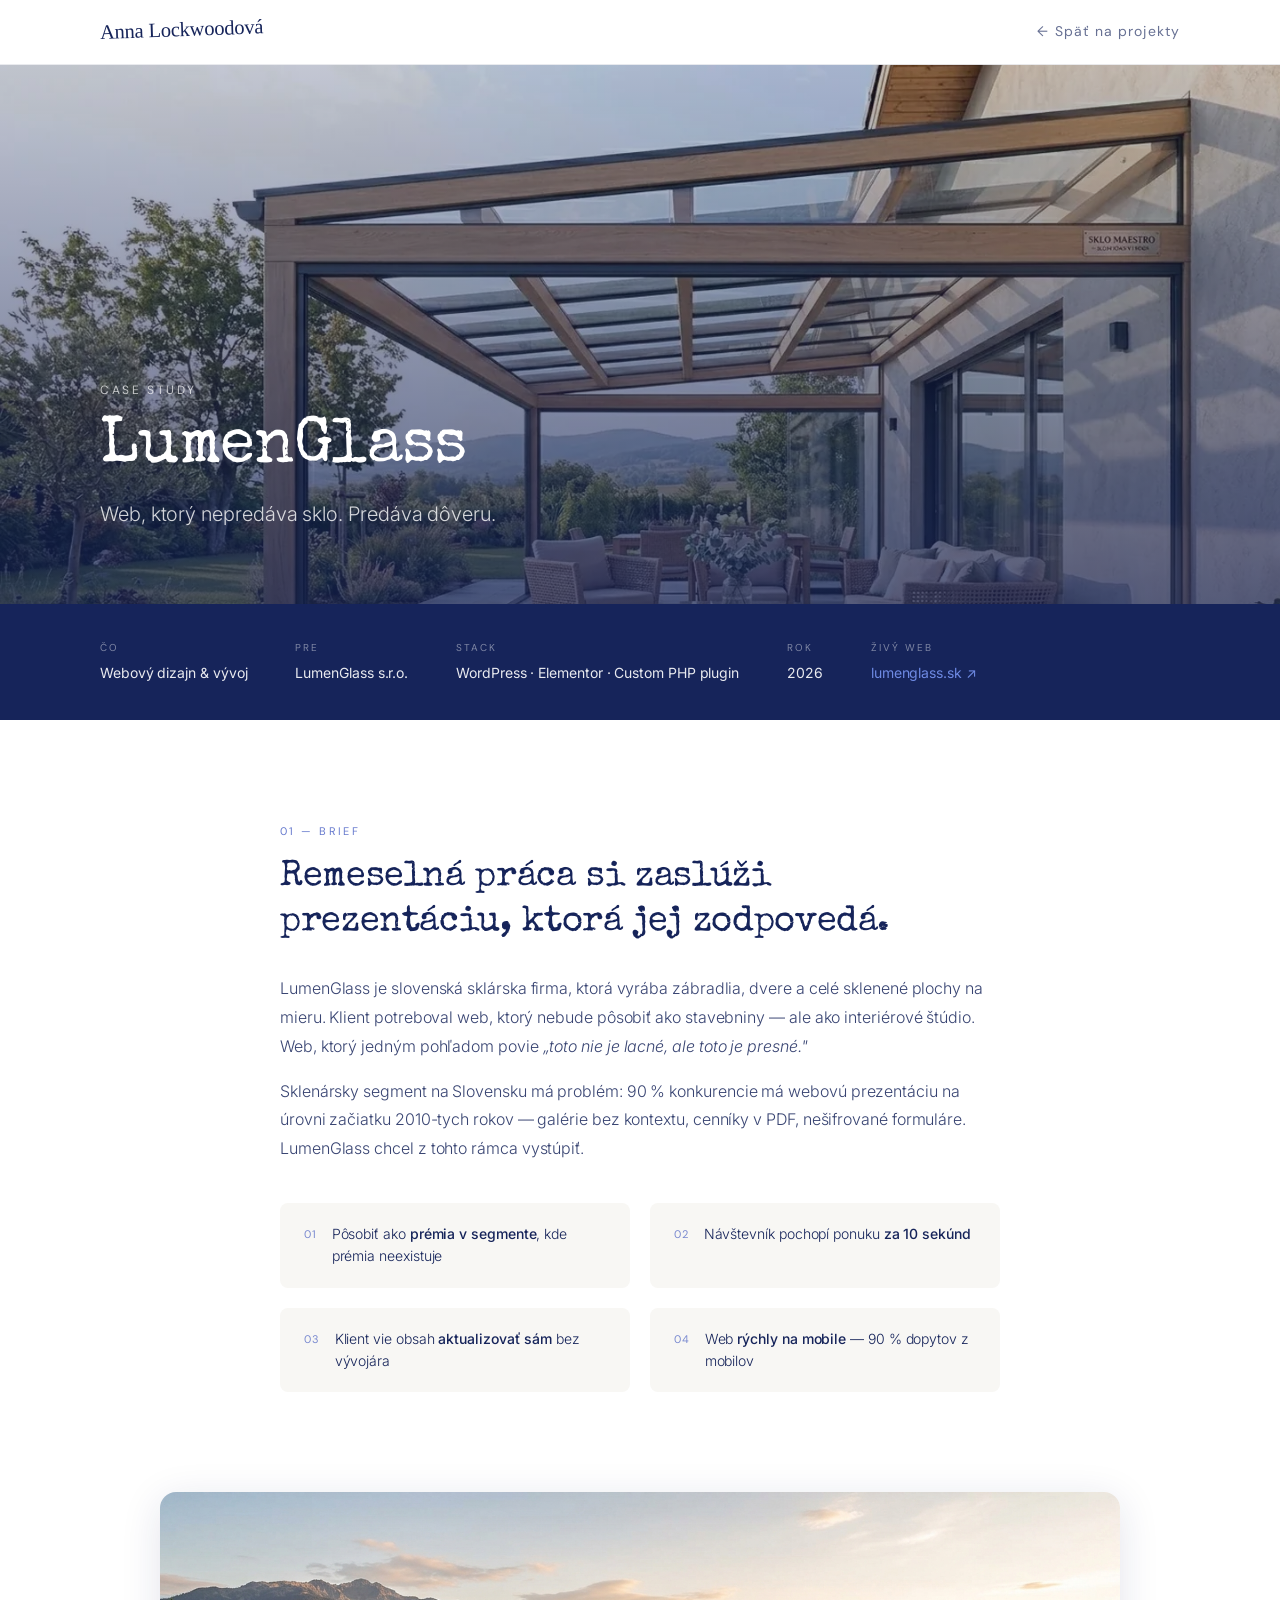
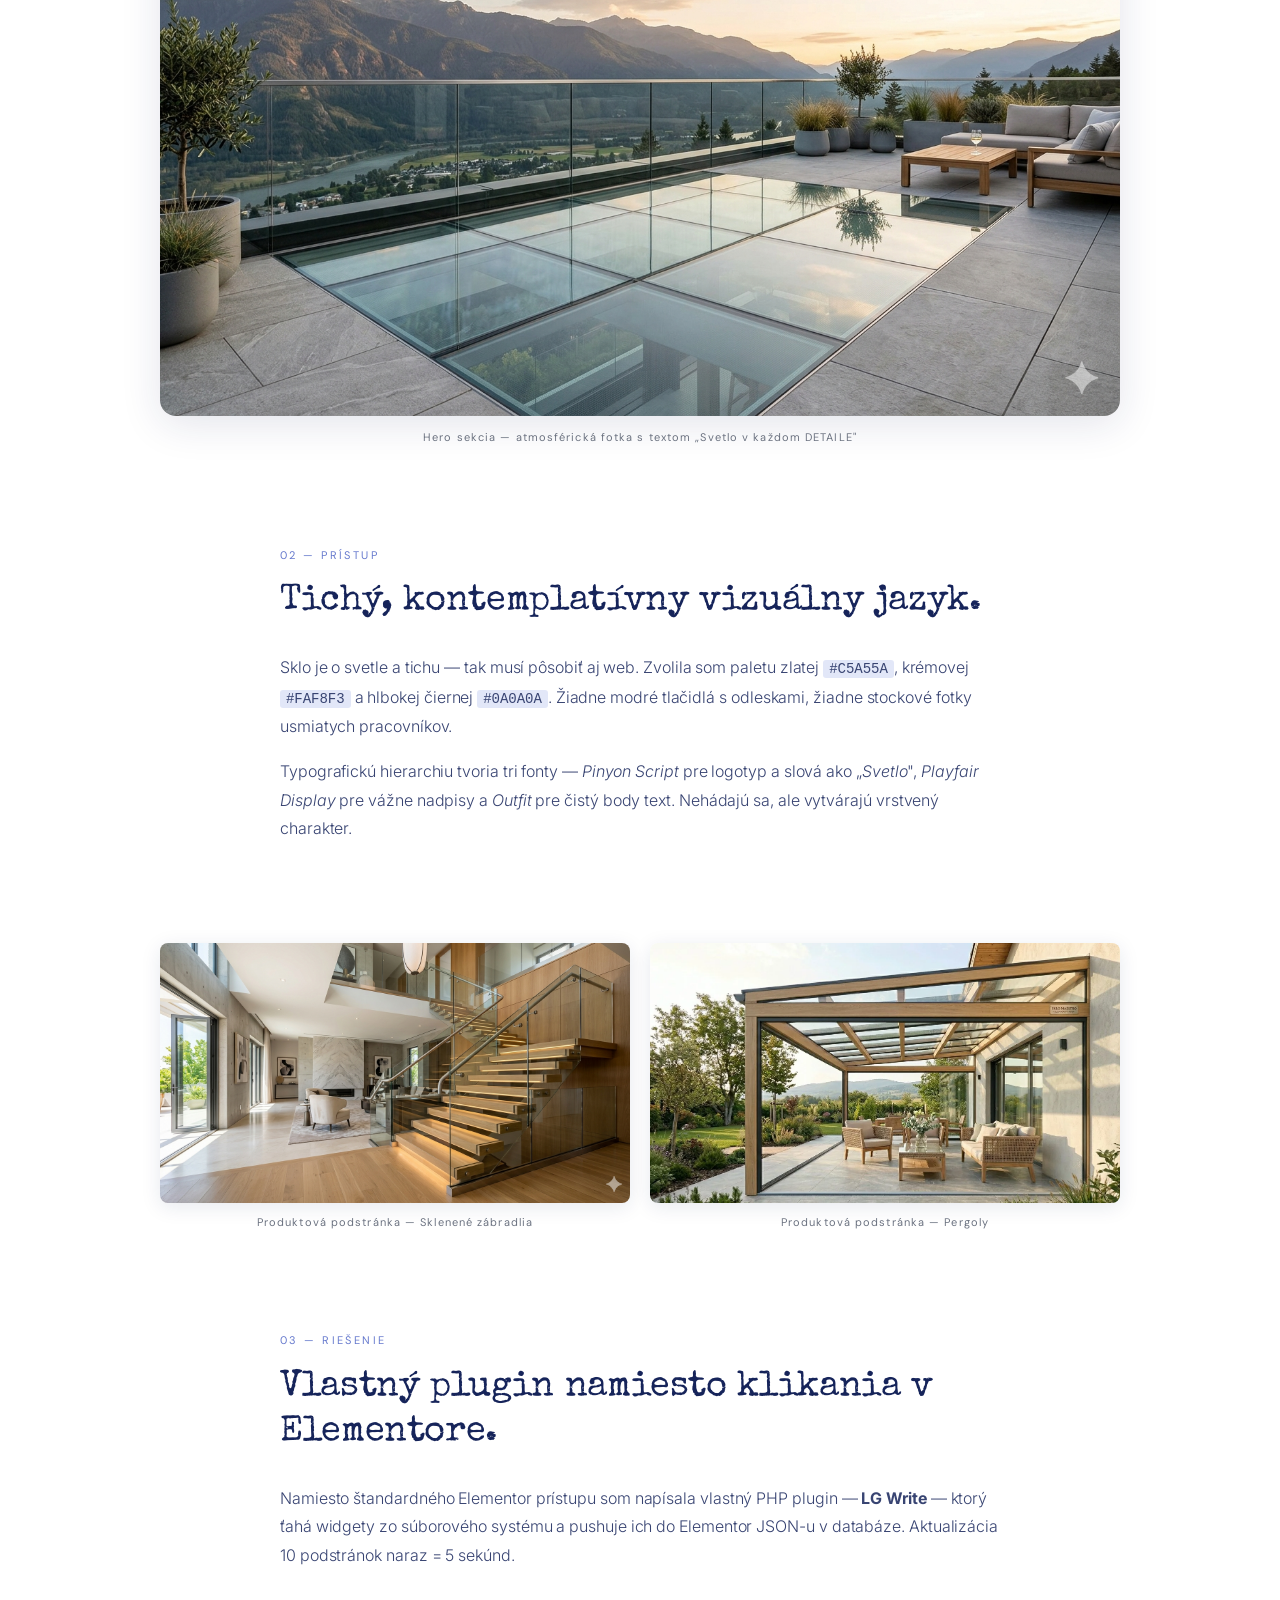
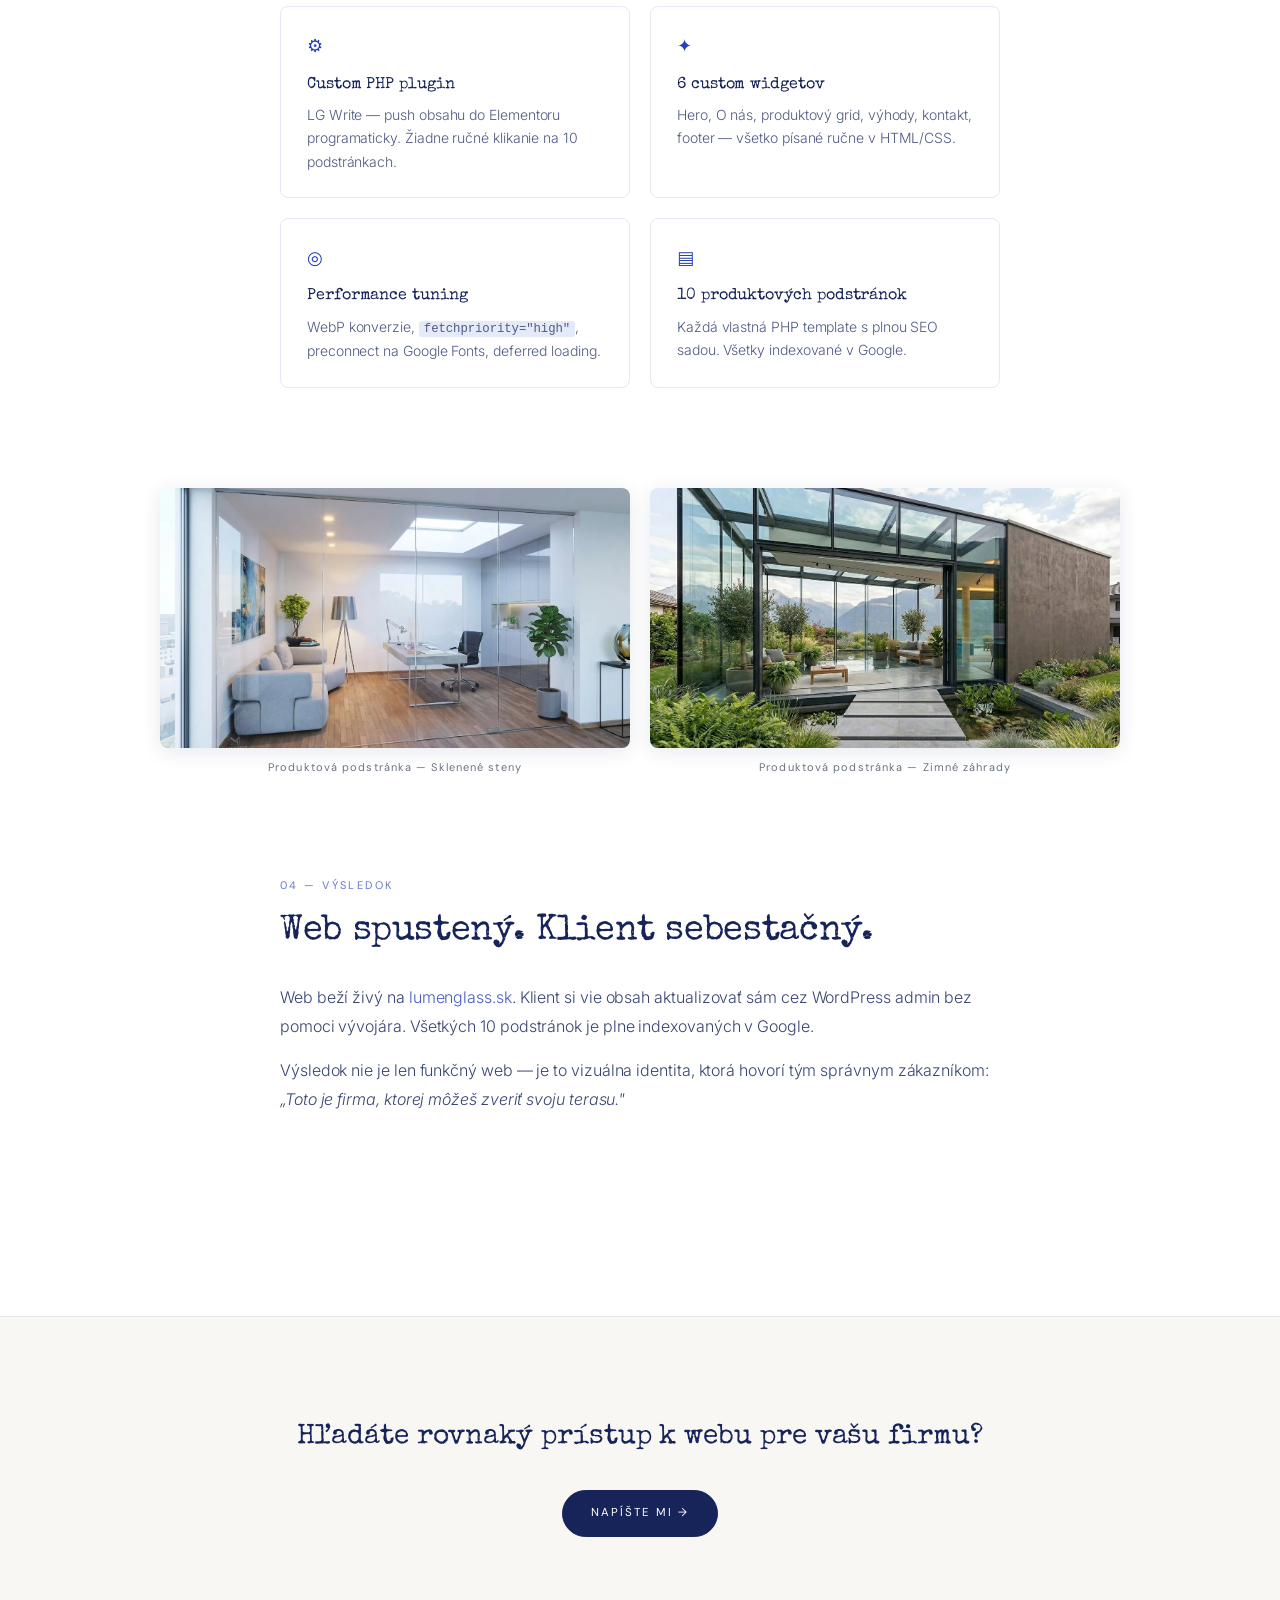
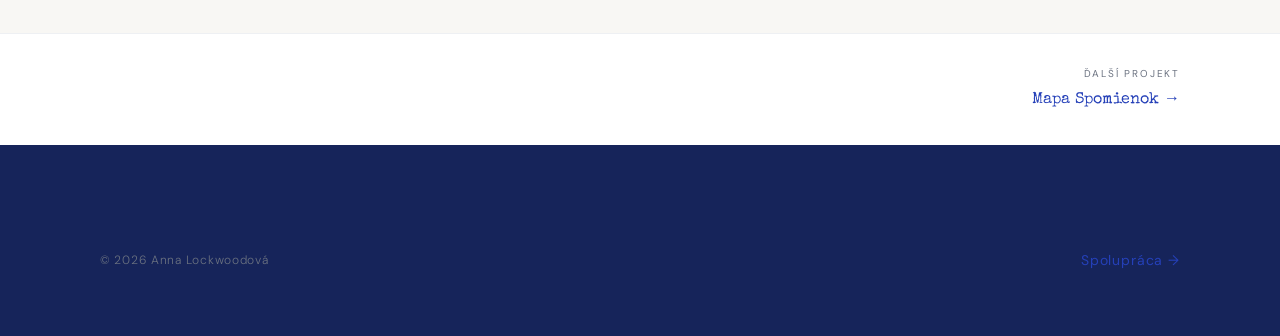
==== commit 1b83d95d: "u" ====
--- a/projekty/lumenglass.html
+++ b/projekty/lumenglass.html
@@ -38,11 +38,11 @@
     <section class="cs-hero">
       <div class="cs-hero__img-wrap">
         <img
-          src="../images/projects/lumenglass-full.webp"
-          alt="LumenGlass webová stránka — hero záber"
+          src="../images/projects/lumenglass-hero.webp"
+          alt="LumenGlass webová stránka — sklenená pergola s horami v pozadí"
           fetchpriority="high"
           decoding="async"
-          width="1440" height="900"
+          width="1440" height="785"
         >
         <div class="cs-hero__overlay"></div>
       </div>
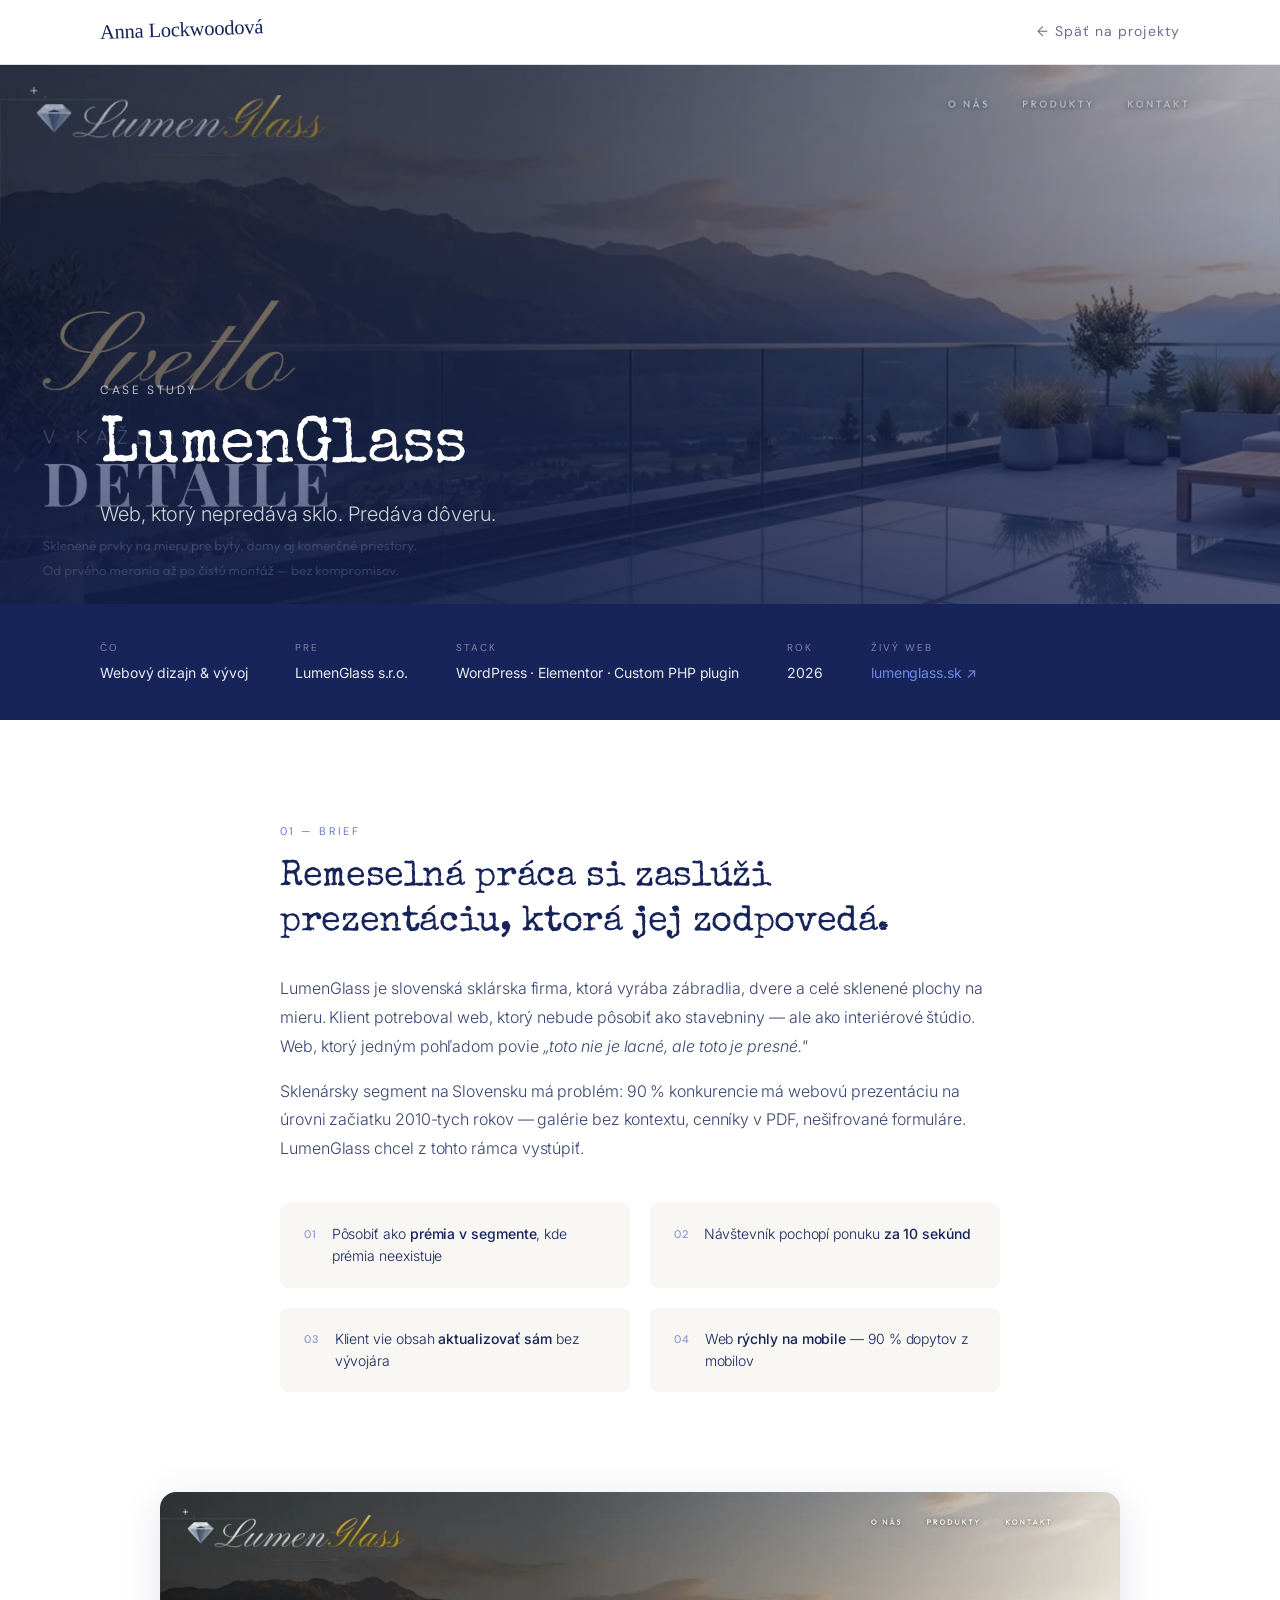
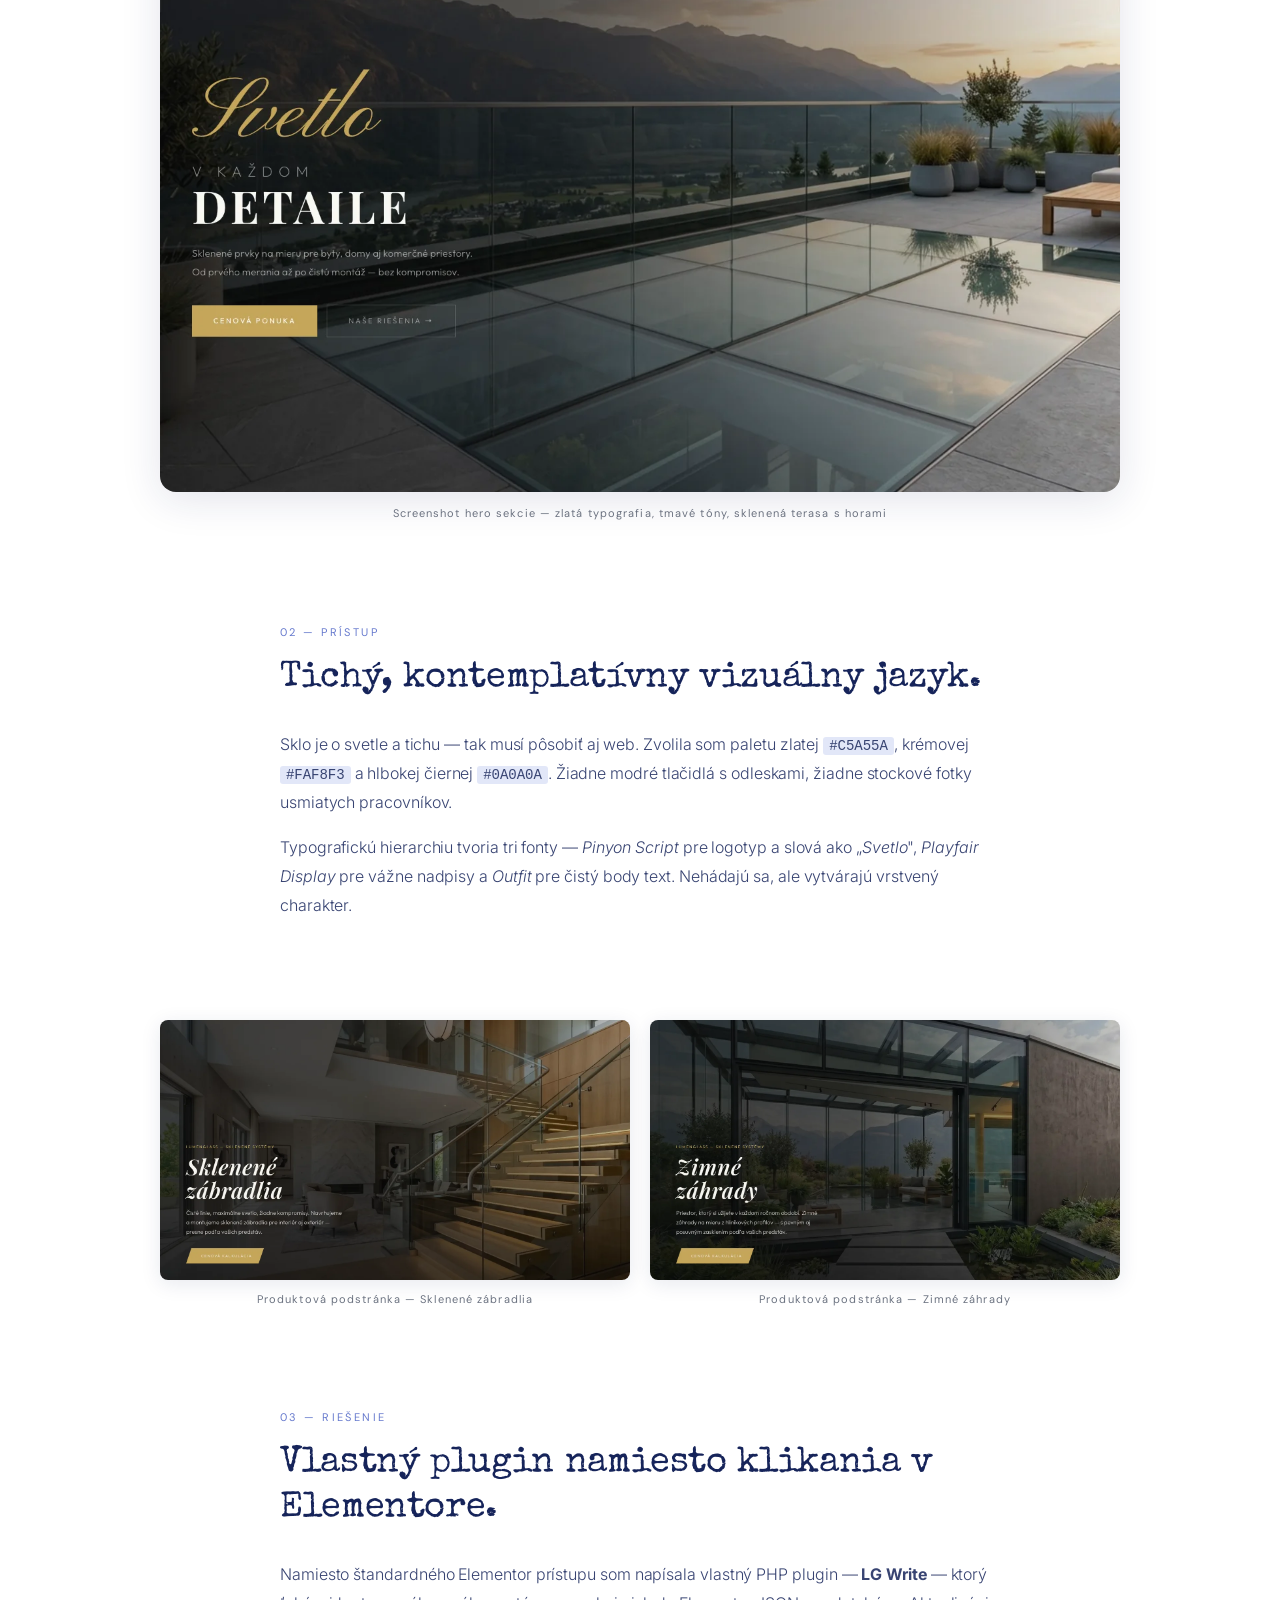
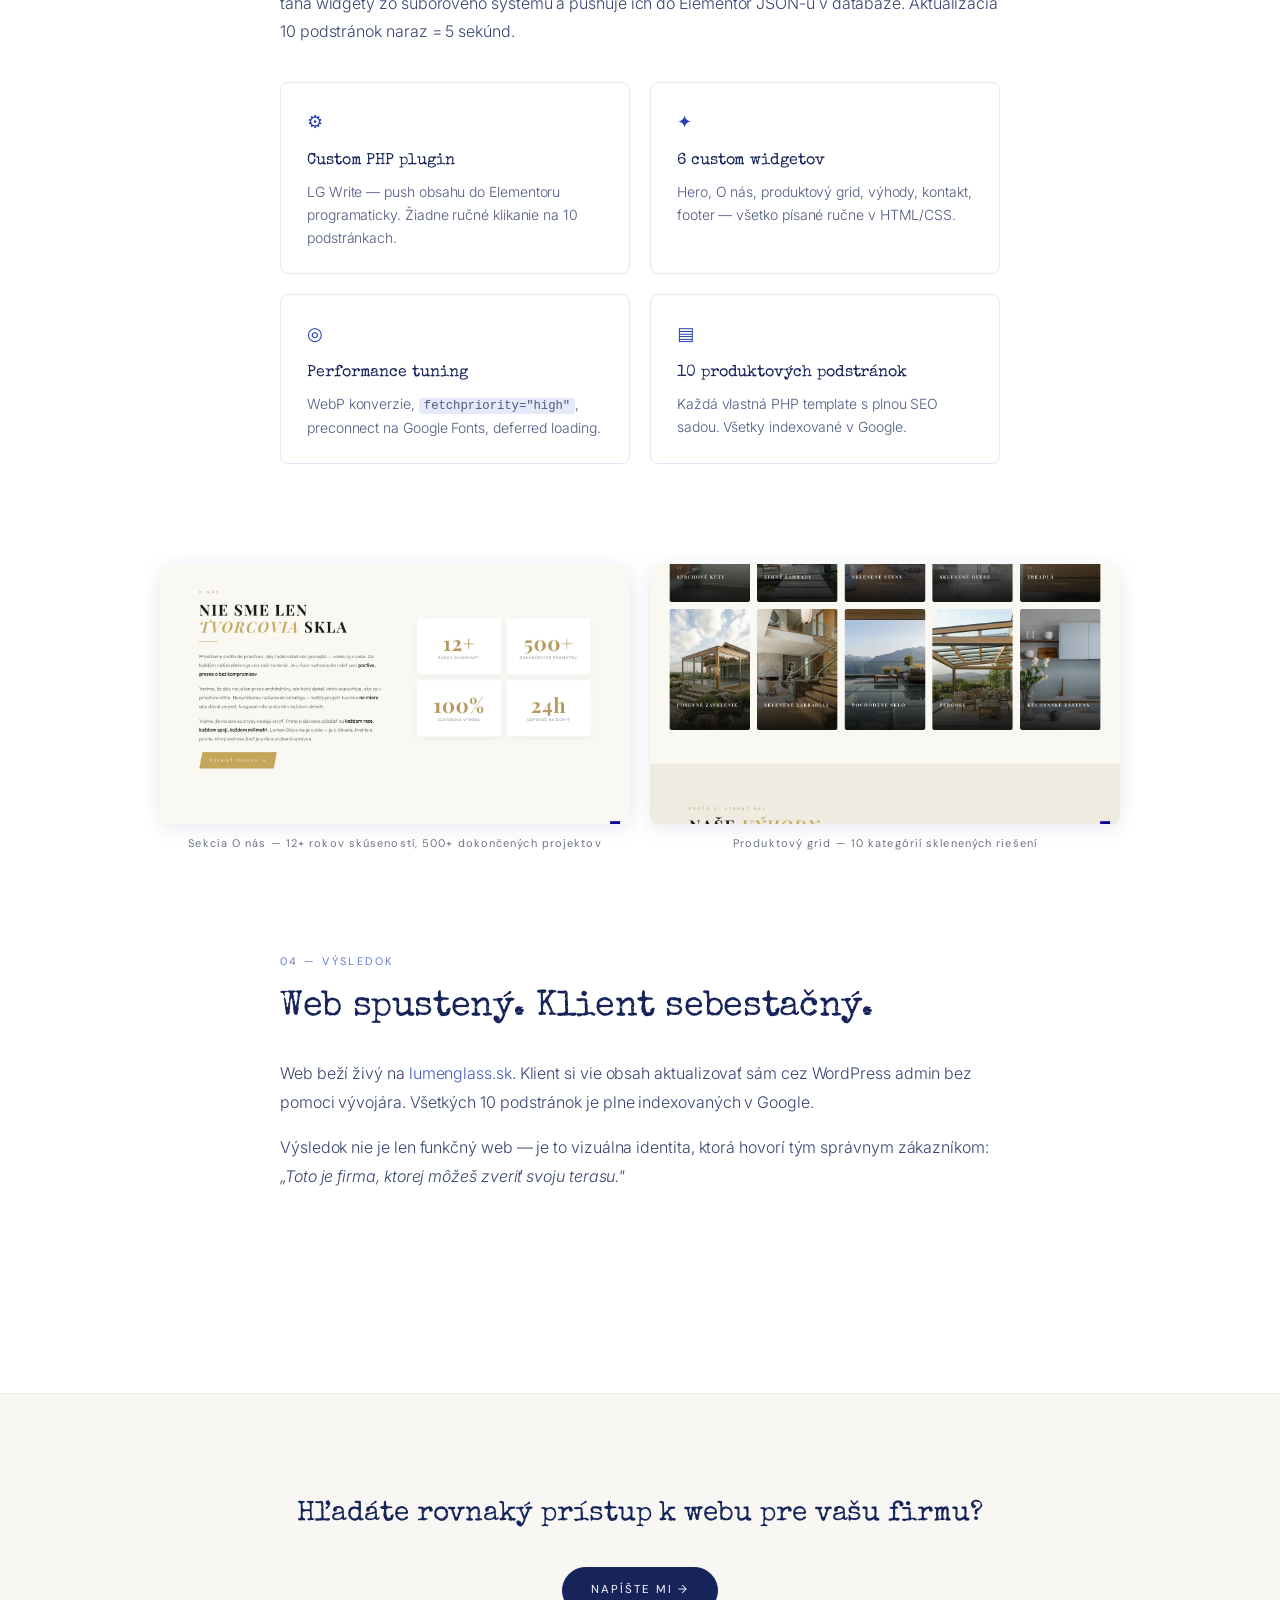
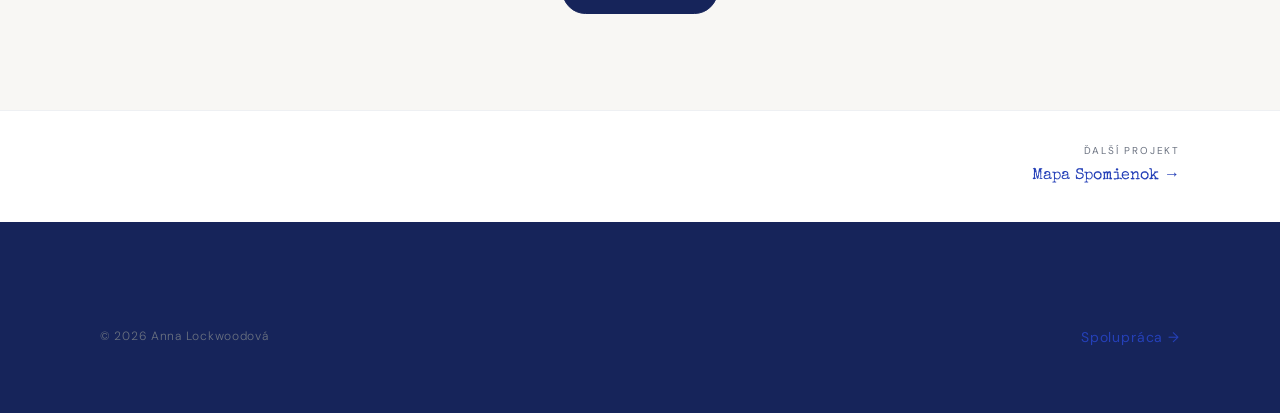
==== commit cec1c2dc: "e" ====
--- a/projekty/lumenglass.html
+++ b/projekty/lumenglass.html
@@ -14,7 +14,7 @@
 
   <link rel="stylesheet" href="../css/main.css?v=55">
   <link rel="stylesheet" href="../css/animations.css?v=59">
-  <link rel="stylesheet" href="../css/components.css?v=70">
+  <link rel="stylesheet" href="../css/components.css?v=71">
   <link rel="stylesheet" href="../css/responsive.css?v=56">
   <link rel="stylesheet" href="case-study.css?v=1">
 </head>
@@ -38,11 +38,11 @@
     <section class="cs-hero">
       <div class="cs-hero__img-wrap">
         <img
-          src="../images/projects/lumenglass-hero.webp"
-          alt="LumenGlass webová stránka — sklenená pergola s horami v pozadí"
+          src="../images/projects/lumenglass/lg-web-hero.webp"
+          alt="LumenGlass — screenshot hero sekcie webu so zlatou typografiou a sklenenou terasou"
           fetchpriority="high"
           decoding="async"
-          width="1440" height="785"
+          width="1440" height="900"
         >
         <div class="cs-hero__overlay"></div>
       </div>
@@ -120,11 +120,11 @@
       <!-- DIVIDER IMAGE -->
       <div class="cs-img-full reveal">
         <img
-          src="../images/projects/lumenglass/pochodzne_sklo.png"
-          alt="LumenGlass — hero sekcia webu: sklenená terasa s horami v pozadí"
-          loading="lazy" decoding="async" width="1200" height="675"
+          src="../images/projects/lumenglass/lg-web-hero.webp"
+          alt="LumenGlass — screenshot hero sekcie: Svetlo v každom Detaile"
+          loading="lazy" decoding="async" width="1440" height="900"
         >
-        <span class="cs-img-caption">Hero sekcia — atmosférická fotka s textom „Svetlo v každom DETAILE"</span>
+        <span class="cs-img-caption">Screenshot hero sekcie — zlatá typografia, tmavé tóny, sklenená terasa s horami</span>
       </div>
 
       <!-- APPROACH -->
@@ -140,12 +140,12 @@
       <!-- 2-COL IMAGES -->
       <div class="cs-img-grid cs-img-grid--2 reveal">
         <figure>
-          <img src="../images/projects/lumenglass/schodisko.png" alt="LumenGlass — sklenené zábradlia, produktová podstránka" loading="lazy" decoding="async" width="700" height="450">
+          <img src="../images/projects/lumenglass/lg-page-zabradlia.webp" alt="LumenGlass — screenshot produktovej podstránky Sklenené zábradlia" loading="lazy" decoding="async" width="1440" height="900">
           <figcaption>Produktová podstránka — Sklenené zábradlia</figcaption>
         </figure>
         <figure>
-          <img src="../images/projects/lumenglass/pergola_hero.webp" alt="LumenGlass — pergoly, produktová podstránka" loading="lazy" decoding="async" width="700" height="450">
-          <figcaption>Produktová podstránka — Pergoly</figcaption>
+          <img src="../images/projects/lumenglass/lg-page-zimna-zahrada.webp" alt="LumenGlass — screenshot produktovej podstránky Zimné záhrady" loading="lazy" decoding="async" width="1440" height="900">
+          <figcaption>Produktová podstránka — Zimné záhrady</figcaption>
         </figure>
       </div>
 
@@ -184,12 +184,12 @@
       <!-- 2-COL IMAGES -->
       <div class="cs-img-grid cs-img-grid--2 reveal">
         <figure>
-          <img src="../images/projects/lumenglass/sklenena_stena_hero.webp" alt="LumenGlass — sklenené steny" loading="lazy" decoding="async" width="700" height="450">
-          <figcaption>Produktová podstránka — Sklenené steny</figcaption>
-        </figure>
-        <figure>
-          <img src="../images/projects/lumenglass/zimna_zahrada_hero.webp" alt="LumenGlass — zimné záhrady" loading="lazy" decoding="async" width="700" height="450">
-          <figcaption>Produktová podstránka — Zimné záhrady</figcaption>
+          <img src="../images/projects/lumenglass/lg-web-about.webp" alt="LumenGlass — screenshot sekcie O nás s štatistikami" loading="lazy" decoding="async" width="1440" height="900">
+          <figcaption>Sekcia O nás — 12+ rokov skúseností, 500+ dokončených projektov</figcaption>
+        </figure>
+        <figure>
+          <img src="../images/projects/lumenglass/lg-web-products.webp" alt="LumenGlass — screenshot produktového gridu" loading="lazy" decoding="async" width="1440" height="900">
+          <figcaption>Produktový grid — 10 kategórií sklenených riešení</figcaption>
         </figure>
       </div>
 
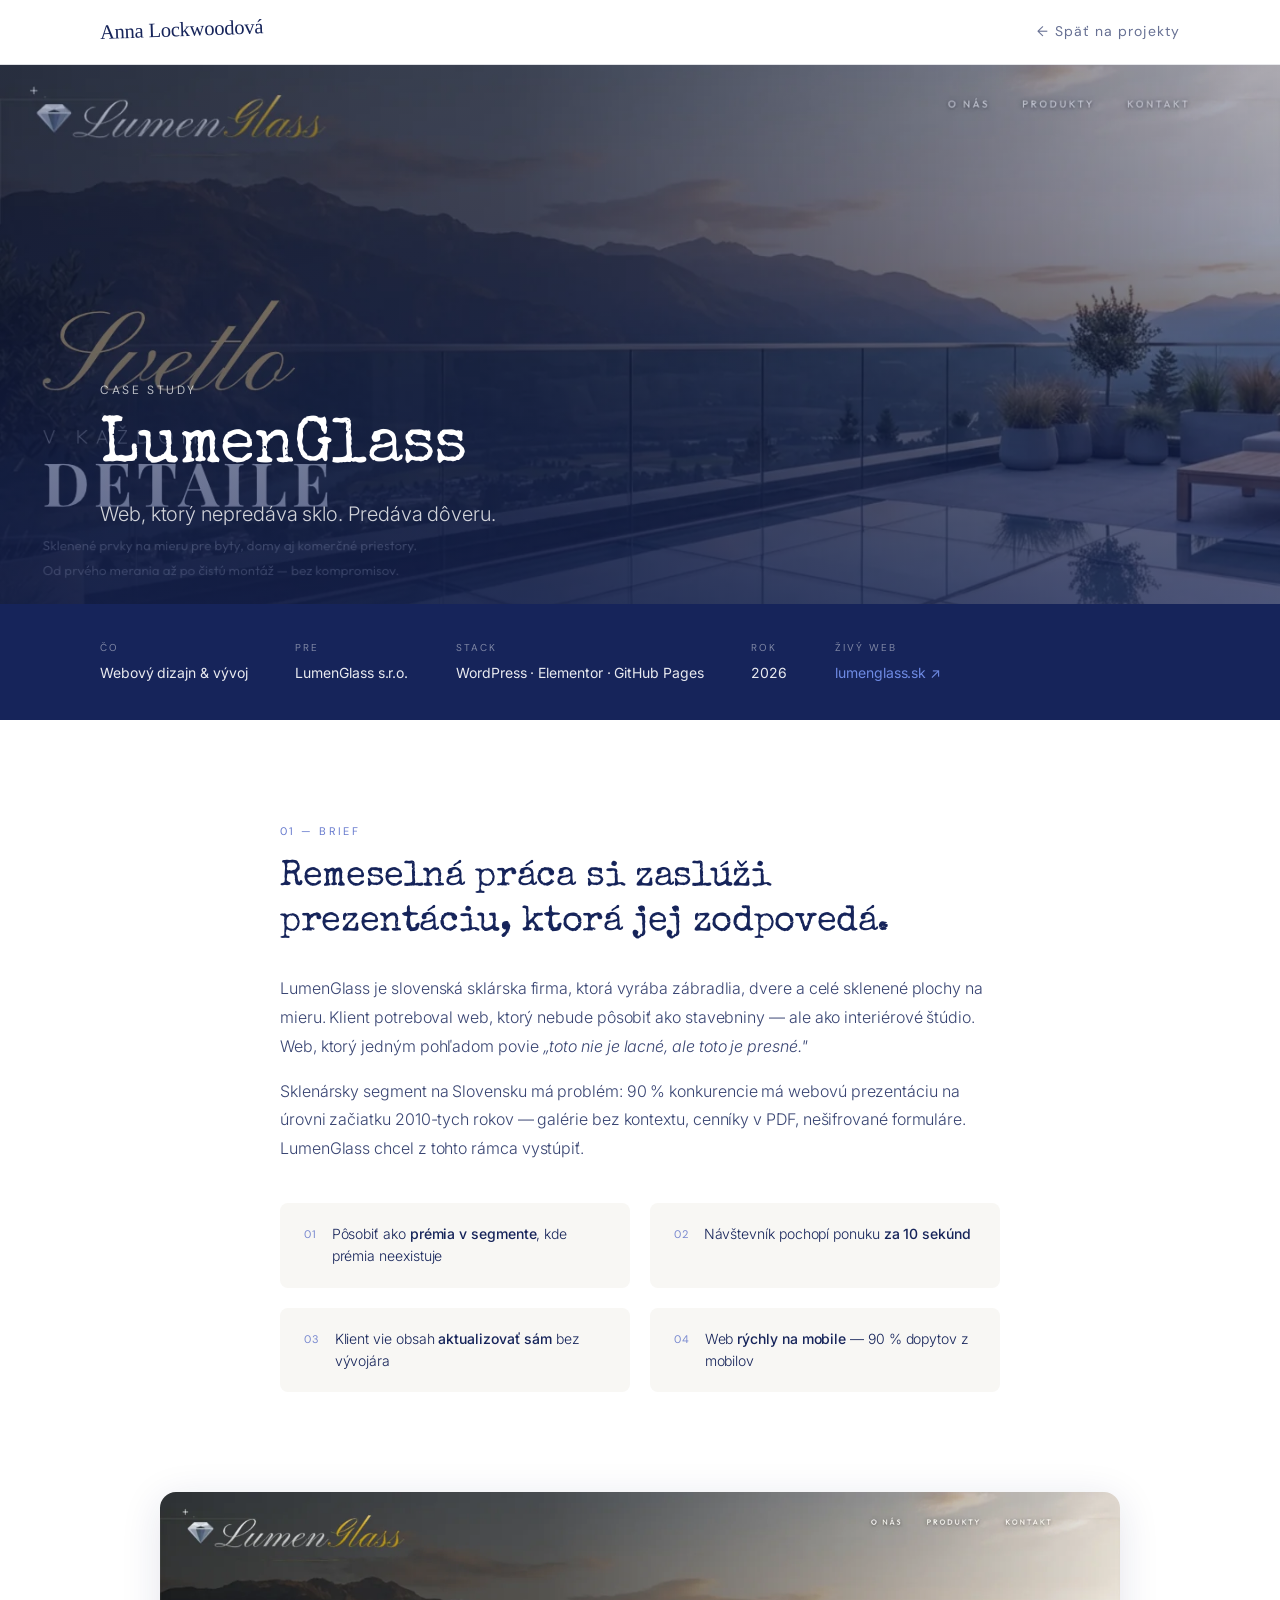
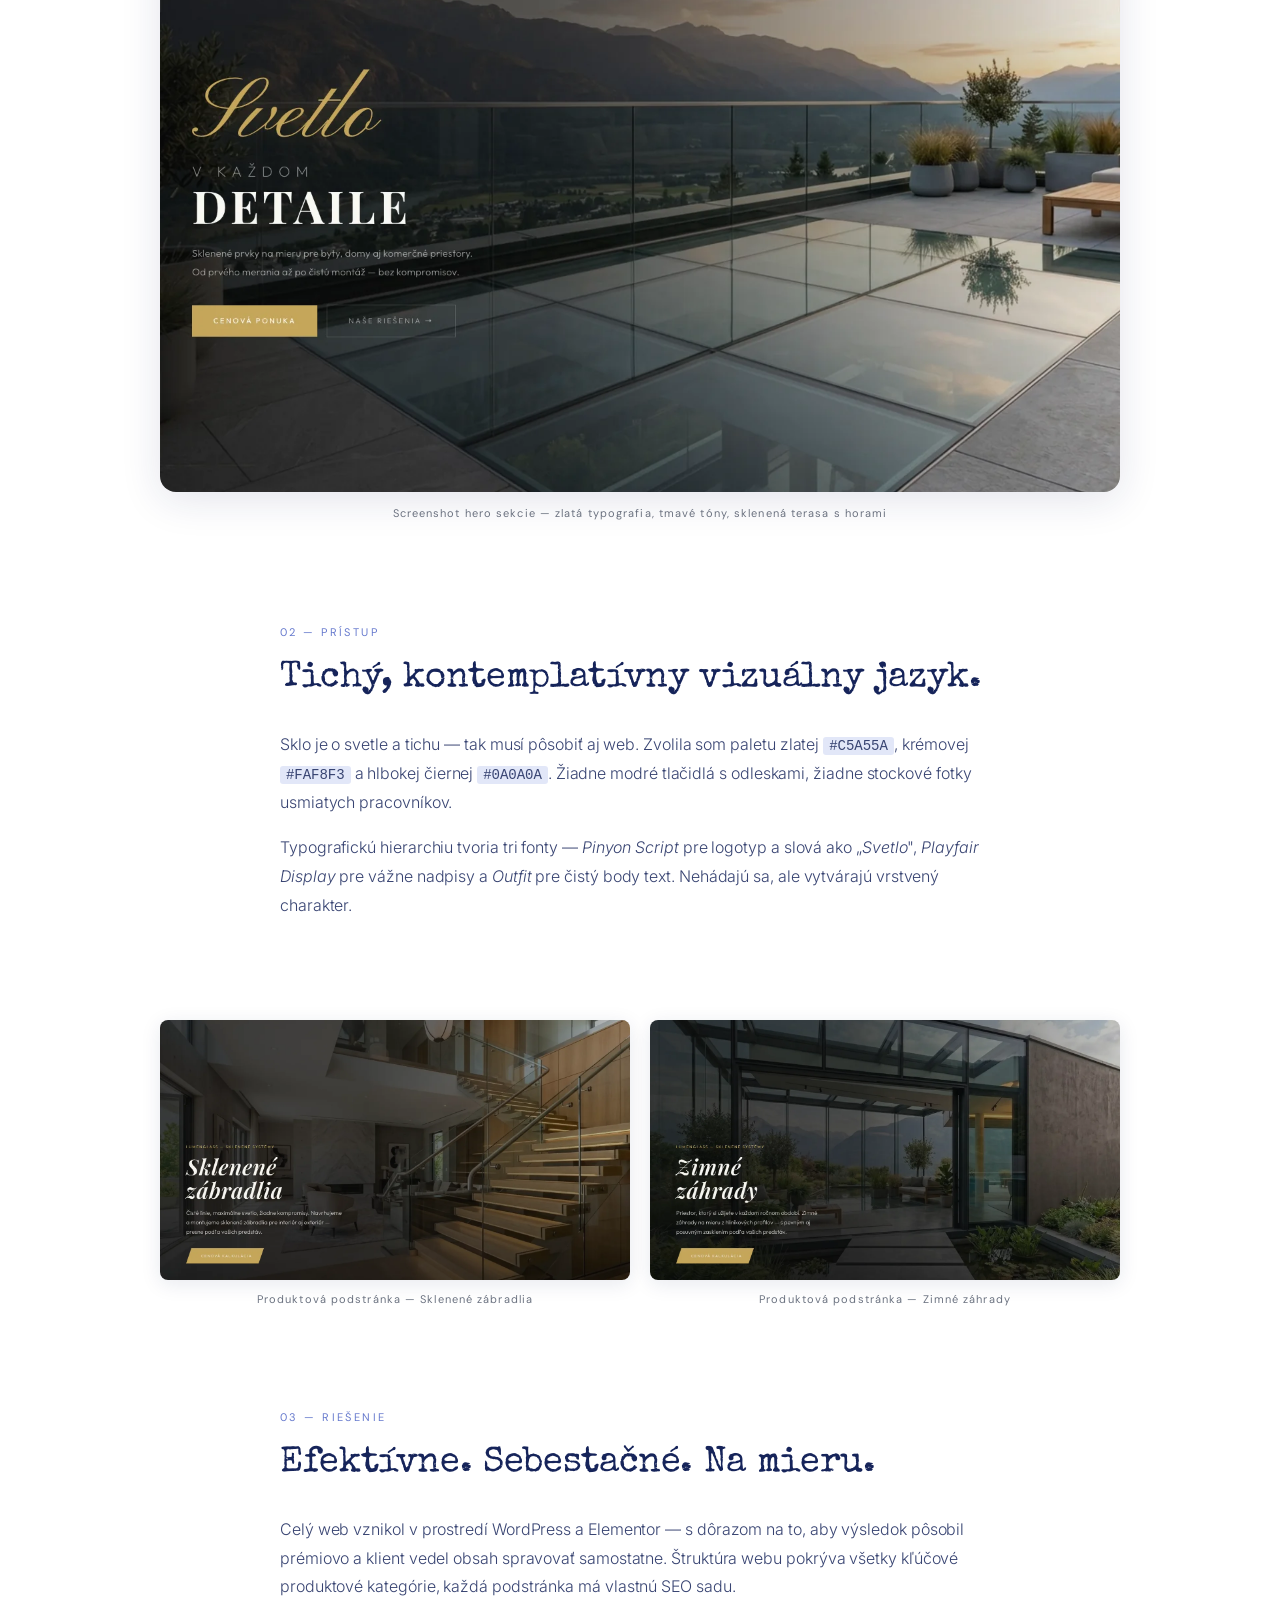
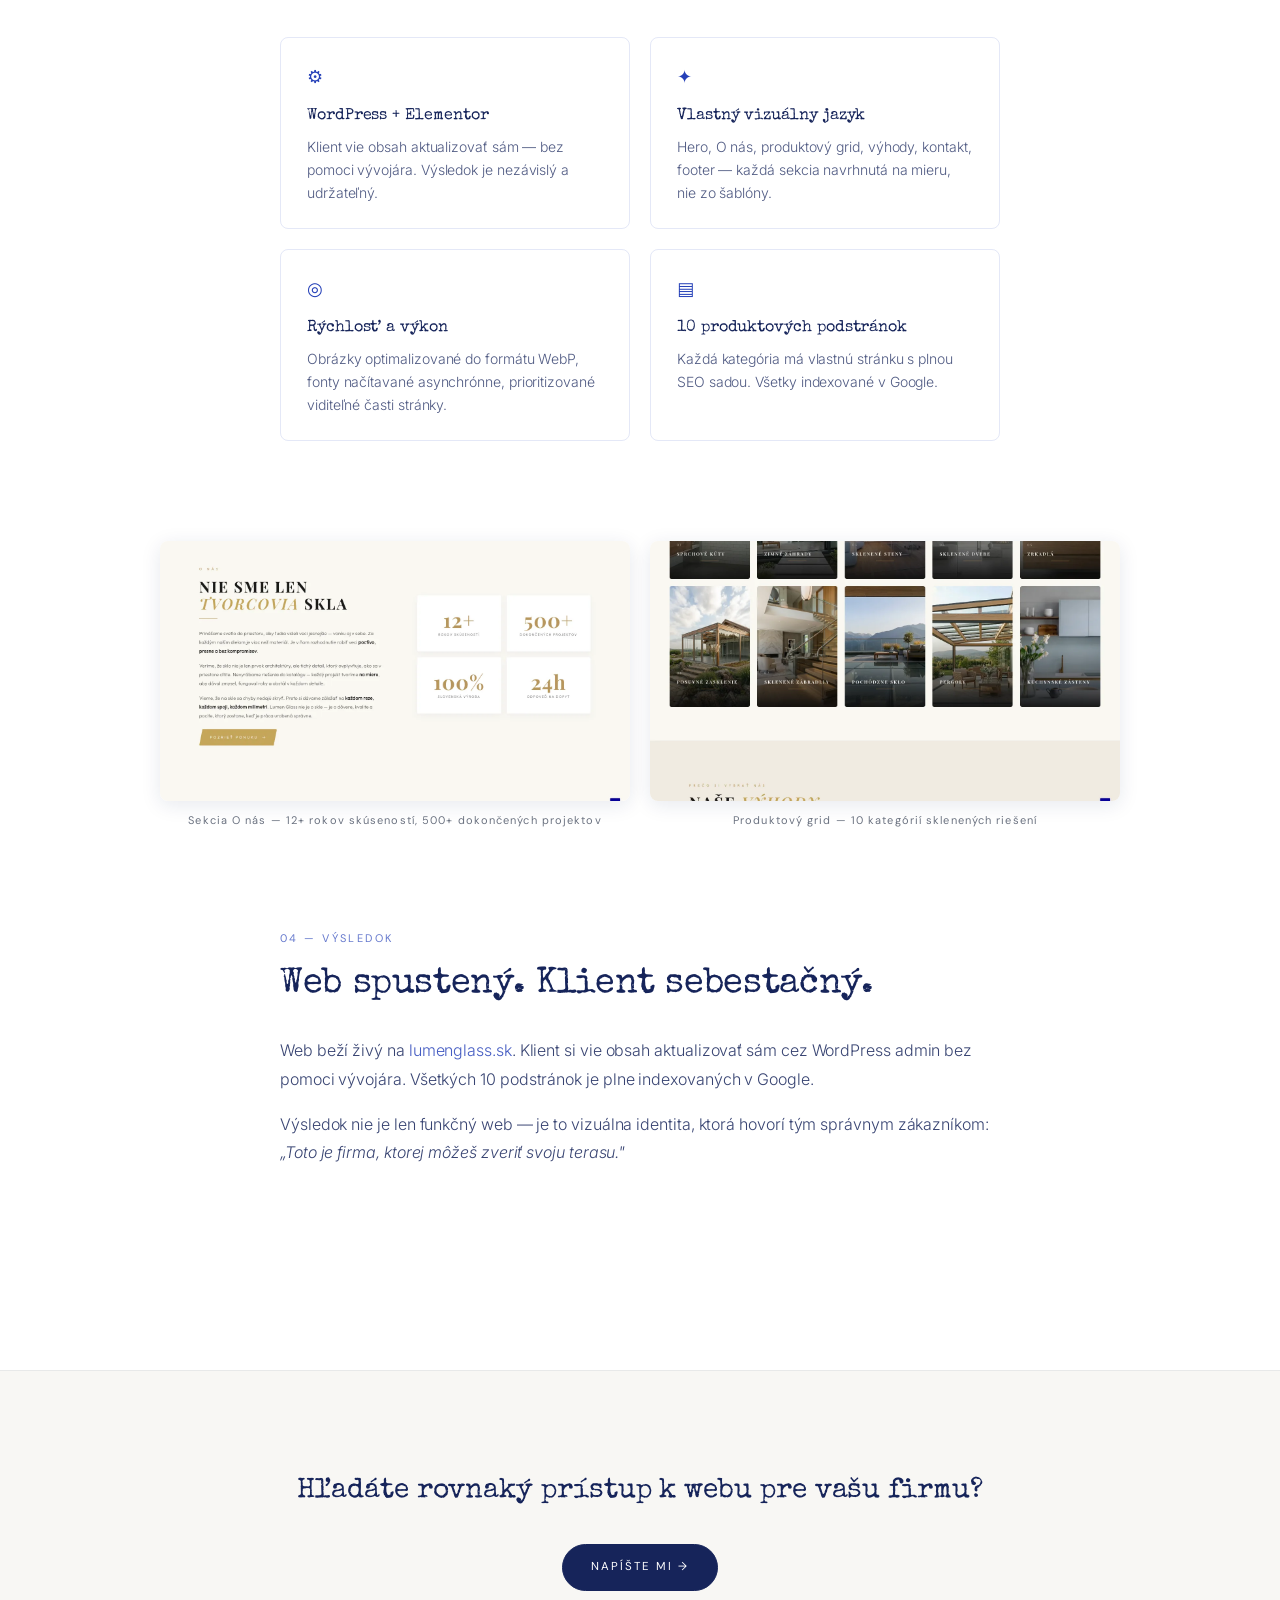
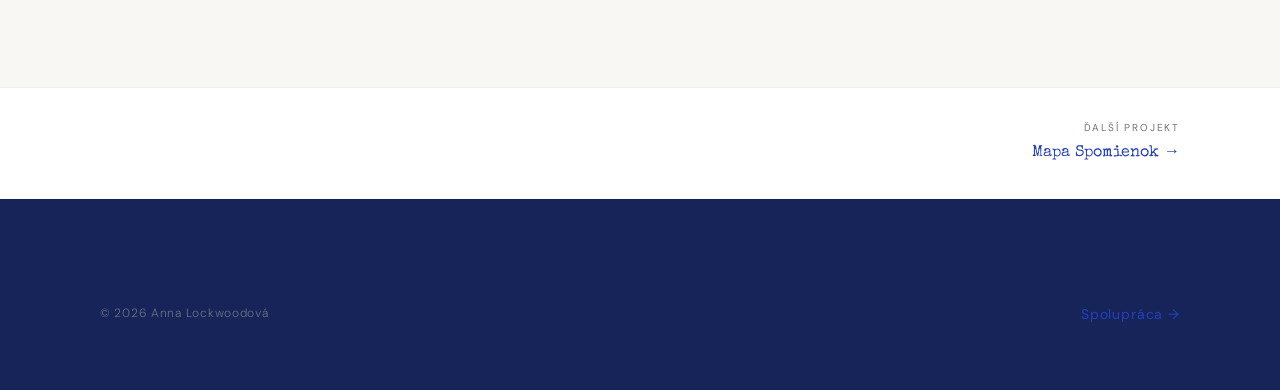
==== commit 1dcf133a: "e" ====
--- a/projekty/lumenglass.html
+++ b/projekty/lumenglass.html
@@ -5,17 +5,21 @@
   <meta name="viewport" content="width=device-width, initial-scale=1.0">
 
   <title>LumenGlass — Case Study · Anna Lockwoodová</title>
-  <meta name="description" content="Case study: kompletný webový dizajn a vývoj pre sklársku firmu LumenGlass — WordPress, custom plugin, prémiový vizuálny jazyk.">
+  <meta name="description" content="Case study: kompletný webový dizajn a vývoj pre sklársku firmu LumenGlass — WordPress, Elementor, prémiový vizuálny jazyk a 10 produktových podstránok.">
   <meta name="author" content="Anna Lockwoodová">
 
+  <!-- Fonty — async, noblokujúce -->
   <link rel="preconnect" href="https://fonts.googleapis.com">
   <link rel="preconnect" href="https://fonts.gstatic.com" crossorigin>
-  <link href="https://fonts.googleapis.com/css2?family=Special+Elite&family=Inter:wght@300;400;500;600&family=DM+Sans:wght@300;400;500&family=Homemade+Apple&display=swap" rel="stylesheet">
-
-  <link rel="stylesheet" href="../css/main.css?v=55">
-  <link rel="stylesheet" href="../css/animations.css?v=59">
-  <link rel="stylesheet" href="../css/components.css?v=71">
-  <link rel="stylesheet" href="../css/responsive.css?v=56">
+  <link rel="preload" as="style" href="https://fonts.googleapis.com/css2?family=Special+Elite&family=Inter:wght@300;400;500;600&family=DM+Sans:wght@300;400;500&family=Homemade+Apple&display=swap" onload="this.onload=null;this.rel='stylesheet'">
+  <noscript><link rel="stylesheet" href="https://fonts.googleapis.com/css2?family=Special+Elite&family=Inter:wght@300;400;500;600&family=DM+Sans:wght@300;400;500&family=Homemade+Apple&display=swap"></noscript>
+
+  <link rel="stylesheet" href="../css/main.min.css?v=55">
+  <link rel="stylesheet" href="../css/components.min.css?v=71">
+  <link rel="preload" href="../css/animations.min.css?v=59" as="style" onload="this.onload=null;this.rel='stylesheet'">
+  <noscript><link rel="stylesheet" href="../css/animations.min.css?v=59"></noscript>
+  <link rel="preload" href="../css/responsive.min.css?v=56" as="style" onload="this.onload=null;this.rel='stylesheet'">
+  <noscript><link rel="stylesheet" href="../css/responsive.min.css?v=56"></noscript>
   <link rel="stylesheet" href="case-study.css?v=1">
 </head>
 <body>
@@ -67,7 +71,7 @@
           </div>
           <div class="cs-meta__item">
             <span class="cs-meta__label">Stack</span>
-            <span class="cs-meta__value">WordPress · Elementor · Custom PHP plugin</span>
+            <span class="cs-meta__value">WordPress · Elementor · GitHub Pages</span>
           </div>
           <div class="cs-meta__item">
             <span class="cs-meta__label">Rok</span>
@@ -152,31 +156,31 @@
       <!-- SOLUTION -->
       <section class="cs-section reveal">
         <div class="cs-section__label">03 — Riešenie</div>
-        <h2 class="cs-section__heading">Vlastný plugin namiesto klikania v Elementore.</h2>
-        <div class="cs-section__text">
-          <p>Namiesto štandardného Elementor prístupu som napísala vlastný PHP plugin — <strong>LG Write</strong> — ktorý ťahá widgety zo súborového systému a pushuje ich do Elementor JSON-u v databáze. Aktualizácia 10 podstránok naraz = 5 sekúnd.</p>
+        <h2 class="cs-section__heading">Efektívne. Sebestačné. Na mieru.</h2>
+        <div class="cs-section__text">
+          <p>Celý web vznikol v prostredí WordPress a Elementor — s dôrazom na to, aby výsledok pôsobil prémiovo a klient vedel obsah spravovať samostatne. Štruktúra webu pokrýva všetky kľúčové produktové kategórie, každá podstránka má vlastnú SEO sadu.</p>
         </div>
 
         <div class="cs-highlights reveal">
           <div class="cs-highlight">
             <div class="cs-highlight__icon" aria-hidden="true">⚙</div>
-            <h3 class="cs-highlight__title">Custom PHP plugin</h3>
-            <p class="cs-highlight__text">LG Write — push obsahu do Elementoru programaticky. Žiadne ručné klikanie na 10 podstránkach.</p>
+            <h3 class="cs-highlight__title">WordPress + Elementor</h3>
+            <p class="cs-highlight__text">Klient vie obsah aktualizovať sám — bez pomoci vývojára. Výsledok je nezávislý a udržateľný.</p>
           </div>
           <div class="cs-highlight">
             <div class="cs-highlight__icon" aria-hidden="true">✦</div>
-            <h3 class="cs-highlight__title">6 custom widgetov</h3>
-            <p class="cs-highlight__text">Hero, O nás, produktový grid, výhody, kontakt, footer — všetko písané ručne v HTML/CSS.</p>
+            <h3 class="cs-highlight__title">Vlastný vizuálny jazyk</h3>
+            <p class="cs-highlight__text">Hero, O nás, produktový grid, výhody, kontakt, footer — každá sekcia navrhnutá na mieru, nie zo šablóny.</p>
           </div>
           <div class="cs-highlight">
             <div class="cs-highlight__icon" aria-hidden="true">◎</div>
-            <h3 class="cs-highlight__title">Performance tuning</h3>
-            <p class="cs-highlight__text">WebP konverzie, <code>fetchpriority="high"</code>, preconnect na Google Fonts, deferred loading.</p>
+            <h3 class="cs-highlight__title">Rýchlosť a výkon</h3>
+            <p class="cs-highlight__text">Obrázky optimalizované do formátu WebP, fonty načítavané asynchrónne, prioritizované viditeľné časti stránky.</p>
           </div>
           <div class="cs-highlight">
             <div class="cs-highlight__icon" aria-hidden="true">▤</div>
             <h3 class="cs-highlight__title">10 produktových podstránok</h3>
-            <p class="cs-highlight__text">Každá vlastná PHP template s plnou SEO sadou. Všetky indexované v Google.</p>
+            <p class="cs-highlight__text">Každá kategória má vlastnú stránku s plnou SEO sadou. Všetky indexované v Google.</p>
           </div>
         </div>
       </section>
--- a/css/main.min.css
+++ b/css/main.min.css
@@ -0,0 +1 @@
+@import url('https://fonts.googleapis.com/css2?family=Special+Elite&family=Inter:wght@300;400;500;600&family=DM+Sans:wght@300;400;500&family=Homemade+Apple&display=swap');:root{--color-white:#FFFFFF;--color-off-white:#F8F7F4;--color-blue-main:#2540B8;--color-blue-light:#6E8AE3;--color-blue-pale:#DDE3F7;--color-ink:#16245A;--color-red-accent:#C0392B;--color-text-muted:#6B7280;--font-display:'Special Elite',serif;--font-text:'Inter',system-ui,-apple-system,sans-serif;--font-body:'DM Sans',sans-serif;--font-signature:'Homemade Apple',cursive;--text-xs:clamp(10px,1vw,12px);--text-sm:clamp(12px,1.2vw,14px);--text-base:clamp(15px,1.4vw,16px);--text-lg:clamp(17px,1.6vw,20px);--text-xl:clamp(22px,2.5vw,28px);--text-2xl:clamp(28px,3.5vw,36px);--text-3xl:clamp(36px,4.5vw,48px);--text-hero:clamp(26px,2.8vw,38px);--section-padding-y:clamp(80px,10vw,140px);--container-width:1200px;--container-px:clamp(20px,5vw,60px);--gap-sm:16px;--gap-md:32px;--gap-lg:64px;--ease-default:cubic-bezier(0.25,0.1,0.25,1);--ease-spring:cubic-bezier(0.34,1.56,0.64,1);--ease-out:cubic-bezier(0.0,0.0,0.2,1);--dur-fast:200ms;--dur-mid:400ms;--dur-slow:700ms;--radius-sm:4px;--radius-md:8px;--radius-lg:16px;--shadow-card:0 2px 12px rgba(26,47,82,0.08),0 1px 3px rgba(26,47,82,0.05);--shadow-hover:0 8px 32px rgba(26,47,82,0.13),0 2px 8px rgba(26,47,82,0.07)}*,*::before,*::after{box-sizing:border-box;margin:0;padding:0}html{font-size:16px;scroll-behavior:smooth;-webkit-text-size-adjust:100%}body{font-family:var(--font-text);font-size:clamp(15px,1.05vw,16px);font-weight:400;line-height:1.65;color:var(--color-ink);background-color:var(--color-white);overflow-x:hidden;letter-spacing:-0.005em;cursor:none;-webkit-font-smoothing:antialiased;-moz-osx-font-smoothing:grayscale}@media (hover:none){body{cursor:auto}}img,svg{display:block;max-width:100%}a{color:inherit;text-decoration:none}ul,ol{list-style:none}button{font-family:inherit;cursor:none;border:none;background:none}input,textarea,select{font-family:inherit;font-size:inherit}h1,h2{font-family:var(--font-display);font-weight:400;color:var(--color-ink);line-height:1.15;letter-spacing:-0.01em}h1{font-size:var(--text-hero)}h2{font-size:var(--text-3xl)}h3,h4{font-family:var(--font-display);font-weight:400;color:var(--color-ink);line-height:1.3}h3{font-size:var(--text-xl)}h4{font-size:var(--text-lg)}p{font-size:var(--text-base);line-height:1.75;color:var(--color-ink)}blockquote{font-family:var(--font-display);font-weight:400;font-size:var(--text-lg);color:var(--color-blue-main);line-height:1.5}.label{font-family:var(--font-body);font-weight:300;font-size:var(--text-xs);letter-spacing:0.14em;text-transform:uppercase;color:var(--color-text-muted)}.section-tagline{font-family:var(--font-display);font-weight:400;font-size:var(--text-base);color:var(--color-text-muted);margin-top:12px;line-height:1.6}.container{width:100%;max-width:var(--container-width);margin:0 auto;padding:0 var(--container-px)}.section{padding:var(--section-padding-y) 0;position:relative;overflow:hidden}.section--off-white{background-color:var(--color-off-white)}#atelier{overflow:visible}#sluzby{overflow:visible}.section--pale-blue{background-color:var(--color-blue-pale)}.grid-2{display:grid;grid-template-columns:1fr 1fr;gap:var(--gap-md)}.grid-3{display:grid;grid-template-columns:repeat(3,1fr);gap:var(--gap-md)}.grid-4{display:grid;grid-template-columns:repeat(4,1fr);gap:var(--gap-md)}.leaf-decor{position:absolute;pointer-events:none;user-select:none;z-index:0;-webkit-mask-image:var(--mask,radial-gradient(ellipse at center,black 30%,transparent 75%));mask-image:var(--mask,radial-gradient(ellipse at center,black 30%,transparent 75%))}.leaf-decor img{display:block;width:100%;height:auto;filter:invert(1) hue-rotate(195deg) saturate(2.6) brightness(0.55)}.leaf-decor picture{display:block;width:100%}.leaf-decor--faint{opacity:0.45}.leaf-decor--medium{opacity:0.65}.leaf-decor--strong{opacity:0.80}.btn{display:inline-flex;align-items:center;gap:10px;font-family:var(--font-body);font-weight:400;font-size:11.5px;letter-spacing:0.18em;text-transform:uppercase;padding:13px 28px;border-radius:999px;border:1px solid transparent;position:relative;overflow:hidden;transition:background-color var(--dur-mid) var(--ease-default),color var(--dur-mid) var(--ease-default),border-color var(--dur-mid) var(--ease-default),transform var(--dur-mid) var(--ease-out);cursor:none;white-space:nowrap}.btn:hover{transform:translateY(-1px)}.btn:active{transform:translateY(0)}.btn--primary{background-color:var(--color-ink);color:var(--color-white);border-color:var(--color-ink)}.btn--primary::before{content:'';position:absolute;top:-60%;left:-80%;width:45%;height:220%;background:linear-gradient( 108deg,transparent 20%,rgba(255,255,255,0.20) 50%,transparent 80% );animation:btnShimmer 4s ease-in-out 4.6s infinite;pointer-events:none;border-radius:0}.btn--primary:hover{background-color:var(--color-blue-main);border-color:var(--color-blue-main)}@keyframes btnShimmer{0%{left:-80%;opacity:1}28%{left:130%;opacity:1}29%{left:130%;opacity:0}100%{left:130%;opacity:0}}.btn--secondary{background-color:transparent;color:var(--color-ink);border:1px solid rgba(22,36,90,0.22)}.btn--secondary:hover{color:var(--color-blue-main);border-color:var(--color-blue-main);background-color:rgba(37,64,184,0.05)}.btn span[aria-hidden]{font-size:14px;line-height:1;letter-spacing:0;transform:translateY(-1px);transition:transform var(--dur-mid) var(--ease-out)}.btn--primary:hover span[aria-hidden]{transform:translateY(3px)}.btn--secondary:hover span[aria-hidden]{transform:translateY(-1px) translateX(4px)}.btn--link{padding:0;color:var(--color-blue-main);font-weight:500;letter-spacing:0.02em;position:relative}.btn--link::after{content:'';position:absolute;bottom:-2px;left:0;width:0;height:1.5px;background-color:var(--color-blue-main);transition:width var(--dur-mid) var(--ease-out)}.btn--link:hover::after{width:100%}.badge{display:inline-block;font-family:var(--font-body);font-weight:300;font-size:10px;letter-spacing:0.12em;text-transform:uppercase;padding:4px 10px;border-radius:2px;line-height:1.4}.badge--blue{background-color:var(--color-blue-pale);color:var(--color-blue-main)}.badge--red{background-color:#fce8e6;color:var(--color-red-accent)}.badge--outline{border:1px solid currentColor;color:var(--color-text-muted)}.skill-tag{display:inline-block;font-family:var(--font-body);font-weight:300;font-size:var(--text-sm);letter-spacing:0.08em;color:var(--color-blue-main);border:1px solid var(--color-blue-pale);padding:6px 16px;border-radius:100px;transition:background-color var(--dur-fast),border-color var(--dur-fast)}.skill-tag:hover{background-color:var(--color-blue-pale);border-color:var(--color-blue-light)}.divider-line{display:block;width:64px;height:2px;background-color:var(--color-blue-main);margin:20px 0;position:relative;clip-path:polygon(0 30%,100% 0%,100% 70%,0% 100%);animation:drawLine var(--dur-slow) var(--ease-out) forwards}@keyframes drawLine{from{clip-path:polygon(0 30%,0% 0%,0% 70%,0% 100%)}to{clip-path:polygon(0 30%,100% 0%,100% 70%,0% 100%)}}:focus-visible{outline:2px solid var(--color-blue-main);outline-offset:3px;border-radius:var(--radius-sm)}:focus:not(:focus-visible){outline:none}.visually-hidden{position:absolute;width:1px;height:1px;padding:0;margin:-1px;overflow:hidden;clip:rect(0,0,0,0);white-space:nowrap;border:0}.text-muted{color:var(--color-text-muted)}.text-blue{color:var(--color-blue-main)}.text-center{text-align:center}.text-italic{font-style:italic}.mt-sm{margin-top:var(--gap-sm)}.mt-md{margin-top:var(--gap-md)}.mt-lg{margin-top:var(--gap-lg)}.relative{position:relative}.overflow-hidden{overflow:hidden}
--- a/css/components.min.css
+++ b/css/components.min.css
@@ -0,0 +1 @@
+.nav{position:fixed;top:0;left:0;right:0;z-index:100;padding:0;background:transparent;transition:background var(--dur-mid) var(--ease-out),box-shadow var(--dur-mid) var(--ease-out),backdrop-filter var(--dur-mid) var(--ease-out)}.nav__inner{display:flex;align-items:center;justify-content:space-between;height:72px;max-width:var(--container-width);margin:0 auto;padding:0 var(--container-px)}.nav__logo{font-family:var(--font-signature),'Brush Script MT','Lucida Handwriting',cursive;font-size:clamp(18px,1.6vw,22px);font-weight:400;color:var(--color-ink);letter-spacing:-0.01em;line-height:1.2;transform:rotate(-2deg);transform-origin:left center;transition:color var(--dur-mid) var(--ease-out),transform var(--dur-mid) var(--ease-out);cursor:none;white-space:nowrap;clip-path:inset(-14px 100% -14px 0);animation:signatureWrite 2.4s cubic-bezier(0.22,0.61,0.36,1) 0.6s forwards;will-change:clip-path;-webkit-font-smoothing:antialiased;-moz-osx-font-smoothing:grayscale}.nav__logo[data-signed="true"]{will-change:auto}.nav__logo:hover{color:var(--color-blue-main);transform:rotate(-1deg) translateX(2px)}@keyframes signatureWrite{0%{clip-path:inset(-14px 100% -14px 0)}100%{clip-path:inset(-14px -8px -14px 0)}}@media (prefers-reduced-motion:reduce){.nav__logo{animation:none;clip-path:none}}.nav__links{display:flex;align-items:center;gap:36px}.nav__link{font-family:var(--font-body);font-weight:300;font-size:12px;letter-spacing:0.14em;text-transform:uppercase;color:var(--color-ink);cursor:none;transition:color var(--dur-fast)}.nav__link:hover{color:var(--color-blue-main)}.nav__item{position:relative}.nav__item--drop{display:flex;align-items:center}.nav__link--drop-toggle::after{content:'▾';font-size:8px;margin-left:5px;opacity:0.5;display:inline-block;transition:transform var(--dur-fast);vertical-align:middle}.nav__item--drop:hover .nav__link--drop-toggle::after,.nav__item--drop:focus-within .nav__link--drop-toggle::after{transform:rotate(180deg);opacity:0.8}.nav__dropdown{position:absolute;top:calc(100%+16px);left:50%;transform:translateX(-50%) translateY(-6px);background:rgba(255,255,255,0.97);backdrop-filter:blur(16px);-webkit-backdrop-filter:blur(16px);border:1px solid rgba(26,47,82,0.09);border-radius:var(--radius-md);box-shadow:0 8px 32px rgba(22,36,90,0.10);min-width:200px;padding:8px 0;opacity:0;visibility:hidden;pointer-events:none;transition:opacity var(--dur-fast),transform var(--dur-fast),visibility var(--dur-fast)}.nav__item--drop:hover .nav__dropdown,.nav__item--drop:focus-within .nav__dropdown{opacity:1;visibility:visible;pointer-events:auto;transform:translateX(-50%) translateY(0)}.nav__dropdown-link{display:flex;flex-direction:column;gap:1px;padding:9px 18px;text-decoration:none;transition:background var(--dur-fast)}.nav__dropdown-link:hover{background:var(--color-blue-pale)}.nav__dropdown-link:not(.nav__dropdown-link--cs){font-family:var(--font-body);font-size:11px;letter-spacing:0.14em;text-transform:uppercase;color:var(--color-ink);opacity:0.7}.nav__dropdown-link:not(.nav__dropdown-link--cs):hover{opacity:1}.nav__dropdown-label{font-family:var(--font-body);font-size:12px;font-weight:400;letter-spacing:0.06em;color:var(--color-ink)}.nav__dropdown-sub{font-family:var(--font-body);font-size:9px;letter-spacing:0.16em;text-transform:uppercase;color:var(--color-blue-main);opacity:0.7}.nav__dropdown-divider{height:1px;background:rgba(26,47,82,0.07);margin:6px 12px}.mobile-menu__link--cs{font-size:13px !important;letter-spacing:0.06em !important;padding-left:32px !important;opacity:0.75;color:var(--color-ink) !important}.mobile-menu__cs-tag{font-size:9px;letter-spacing:0.16em;text-transform:uppercase;color:var(--color-blue-main);opacity:0.8;margin-left:6px}.nav__lang{display:flex;align-items:center;gap:6px;font-family:var(--font-body);font-weight:300;font-size:11px;letter-spacing:0.14em;text-transform:uppercase;color:var(--color-text-muted);margin-left:20px}.nav__lang-btn{cursor:none;color:var(--color-text-muted);transition:color var(--dur-fast);padding:4px 2px}.nav__lang-btn--active{color:var(--color-blue-main);font-weight:400}.nav__lang-btn:hover{color:var(--color-blue-main)}.nav__lang-sep{opacity:0.4}.nav__hamburger{display:none}.hero{min-height:100svh;display:flex;align-items:center;padding-top:72px;position:relative;overflow:hidden;background-color:var(--color-white)}.hero__inner{max-width:var(--container-width);margin:0 auto;padding:0 var(--container-px);width:100%;display:grid;grid-template-columns:55% 45%;align-items:center;gap:var(--gap-md)}.hero__content{position:relative;z-index:1;padding:48px 0}.hero__eyebrow{font-family:var(--font-body);font-weight:300;font-size:13px;color:var(--color-blue-main);letter-spacing:0.20em;text-transform:uppercase;display:block;margin-bottom:20px}.hero__line-divider{display:block;width:60px;height:1.5px;background-color:var(--color-blue-main);margin-bottom:28px;transform-origin:left center}.hero__tagline{font-family:var(--font-display);font-size:var(--text-hero);color:var(--color-ink);line-height:1.15;letter-spacing:-0.005em;margin-bottom:18px;min-height:3.4em}.hero__tagline-line{display:block;margin-bottom:0}.hero__tagline br{display:none}.hero__subtitle{font-family:var(--font-text);font-weight:400;font-size:clamp(15px,1.15vw,17px);color:var(--color-text-muted);line-height:1.6;margin-bottom:32px;max-width:460px;letter-spacing:-0.005em}.hero__cta-group{display:flex;gap:16px;flex-wrap:wrap}.hero__visual{position:relative;height:100%;min-height:400px}.hero__leaf{position:absolute;width:460px;pointer-events:none;user-select:none;z-index:0;-webkit-mask-repeat:no-repeat;mask-repeat:no-repeat}.hero__leaf--tl{top:-100px;left:-100px;-webkit-mask-image:radial-gradient( ellipse 110% 105% at top left,rgba(0,0,0,1) 0%,rgba(0,0,0,0.92) 18%,rgba(0,0,0,0.60) 42%,rgba(0,0,0,0.22) 65%,rgba(0,0,0,0) 88% );mask-image:radial-gradient( ellipse 110% 105% at top left,rgba(0,0,0,1) 0%,rgba(0,0,0,0.92) 18%,rgba(0,0,0,0.60) 42%,rgba(0,0,0,0.22) 65%,rgba(0,0,0,0) 88% )}.hero__leaf--br{bottom:-120px;right:-120px;width:540px;-webkit-mask-image:linear-gradient( to top,rgba(0,0,0,1) 0%,rgba(0,0,0,1) 28%,rgba(0,0,0,0.80) 52%,rgba(0,0,0,0.35) 75%,rgba(0,0,0,0) 100% );mask-image:linear-gradient( to top,rgba(0,0,0,1) 0%,rgba(0,0,0,1) 28%,rgba(0,0,0,0.80) 52%,rgba(0,0,0,0.35) 75%,rgba(0,0,0,0) 100% )}.hero__leaf img{width:100%;height:auto;filter:invert(1) hue-rotate(195deg) saturate(2.6) brightness(0.55);opacity:0.58}.hero__leaf--br img{opacity:0.68;transform:scale(-1,-1)}@keyframes leafEnterTL{0%{opacity:0;transform:translate(-80px,-70px) rotate(-6deg) scale(0.88)}65%{transform:translate(7px,6px) rotate(0.8deg) scale(1.01)}100%{opacity:1;transform:translate(0,0) rotate(0deg) scale(1)}}@keyframes leafEnterBR{0%{opacity:0;transform:translate(80px,70px) rotate(5deg) scale(0.88)}65%{transform:translate(-7px,-6px) rotate(-0.7deg) scale(1.01)}100%{opacity:1;transform:translate(0,0) rotate(0deg) scale(1)}}.hero__leaf--tl{animation:leafEnterTL 2.0s cubic-bezier(0.22,1,0.36,1) 300ms both}.hero__leaf--br{animation:leafEnterBR 2.0s cubic-bezier(0.22,1,0.36,1) 520ms both}@keyframes leafBreatheTL{0%,100%{opacity:0.58}50%{opacity:0.74}}@keyframes leafBreatheBR{0%,100%{opacity:0.68}50%{opacity:0.86}}.hero__leaf--tl img{animation:leafBreatheTL 8s ease-in-out 2400ms infinite}.hero__leaf--br img{animation:leafBreatheBR 10s ease-in-out 3200ms infinite}@media (max-width:1024px){.hero__leaf{display:none}}.photo-frame{position:relative;margin:0;background-color:var(--color-white);padding:18px 18px 56px 18px;box-shadow:0 1px 2px rgba(26,47,82,0.06),0 8px 24px rgba(26,47,82,0.10),0 24px 48px rgba(26,47,82,0.08);border-radius:2px;background-image:linear-gradient(180deg,rgba(255,255,255,0.95) 0%,rgba(248,247,244,0.95) 100%);isolation:isolate}.photo-frame__mat{position:relative;overflow:hidden;border-radius:1px;box-shadow:inset 0 0 0 1px rgba(26,47,82,0.06)}.photo-frame__mat picture,.photo-frame__mat img{display:block;width:100%;height:auto}.photo-frame__pin{position:absolute;top:-8px;left:50%;transform:translateX(-50%);width:14px;height:14px;border-radius:50%;background:radial-gradient(circle at 30% 30%,var(--color-blue-light) 0%,var(--color-blue-main) 60%,var(--color-ink) 100%);box-shadow:0 2px 4px rgba(26,47,82,0.4),inset -1px -1px 2px rgba(0,0,0,0.2),inset 1px 1px 2px rgba(255,255,255,0.3);z-index:2}.photo-frame--hero{width:min(435px,100%);margin-left:auto;transform-origin:top center;will-change:transform,opacity;animation:photoDropIn 1680ms cubic-bezier(0.34,1.56,0.64,1) 400ms both,photoSwing 7s ease-in-out 2080ms infinite}.photo-frame--hero .photo-frame__mat{aspect-ratio:3 / 4;background-color:#BF7268;position:relative;overflow:hidden}.photo-frame--hero .photo-frame__mat::before{content:'';position:absolute;inset:0;background:linear-gradient( 105deg,transparent 30%,rgba(255,255,255,0.15) 50%,transparent 70% );background-size:200% 100%;animation:heroImgShimmer 1.8s ease-in-out infinite;z-index:1;pointer-events:none;transition:opacity 300ms ease}.photo-frame--hero.img--loaded .photo-frame__mat::before{animation:none;opacity:0}.photo-frame--hero .photo-frame__mat img{width:100%;height:100%;object-fit:cover;object-position:center top;opacity:0;transition:opacity 500ms ease;position:relative;z-index:2;animation:heroImgFallback 500ms ease 3s forwards}.photo-frame--hero.img--loaded .photo-frame__mat img{opacity:1;animation:none}@keyframes heroImgShimmer{0%{background-position:200% 0}100%{background-position:-200% 0}}@keyframes heroImgFallback{to{opacity:1}}.photo-frame--hero:hover{animation-play-state:paused}@keyframes photoDropIn{0%{opacity:0;transform:translateY(-80px) rotate(-15deg) scale(0.9)}60%{opacity:1;transform:translateY(0) rotate(7deg) scale(1.02)}80%{transform:translateY(-4px) rotate(2.5deg) scale(1)}100%{opacity:1;transform:translateY(0) rotate(4deg) scale(1)}}@keyframes photoSwing{0%,100%{transform:rotate(4deg) translateY(0)}50%{transform:rotate(5.8deg) translateY(-4px)}}.photo-frame--about{width:100%;max-width:380px;transform:rotate(-2deg);transition:transform 500ms var(--ease-spring)}.photo-frame--about:hover{transform:rotate(0deg) translateY(-4px)}.photo-frame--shine .photo-frame__mat::after{content:'';position:absolute;top:0;left:-150%;width:80%;height:100%;background:linear-gradient( 115deg,transparent 0%,transparent 40%,rgba(255,255,255,0.18) 48%,rgba(255,255,255,0.55) 50%,rgba(255,255,255,0.18) 52%,transparent 60%,transparent 100% );transform:skewX(-20deg);pointer-events:none;z-index:3;transition:left 1100ms var(--ease-out)}.photo-frame--shine:hover .photo-frame__mat::after{left:150%}.photo-frame--shine .photo-frame__mat img{transition:filter 500ms var(--ease-out)}.photo-frame--shine:hover .photo-frame__mat img{filter:brightness(1.05) contrast(1.04)}@keyframes photoDropInMobile{0%{opacity:0;transform:translateY(-56px) scale(0.92)}58%{opacity:1;transform:translateY(8px) scale(1.03)}80%{transform:translateY(-2px) scale(1)}100%{opacity:1;transform:translateY(0) scale(1)}}@media (max-width:767px){.photo-frame--hero{width:min(320px,100%);margin:0 auto;animation:photoDropInMobile 1200ms cubic-bezier(0.34,1.56,0.64,1) 200ms both}.photo-frame--hero:hover{transform:none}.photo-frame--about{max-width:320px;margin:0 auto;transform:none}.photo-frame--about:hover{transform:translateY(-2px)}}@media (prefers-reduced-motion:reduce){.photo-frame--hero{animation:none;transform:rotate(4deg)}.photo-frame--shine .photo-frame__mat::after{display:none}}.portfolio-section__header{margin-bottom:clamp(40px,6vw,64px)}.portfolio-grid{display:grid;grid-template-columns:repeat(2,1fr);gap:clamp(24px,3.5vw,48px);max-width:900px;margin:0 auto}.project-card{position:relative;background-color:var(--color-white);border:1px solid rgba(26,47,82,0.07);border-radius:var(--radius-md);display:flex;flex-direction:column;box-shadow:var(--shadow-card);transition:transform var(--dur-mid) var(--ease-out),box-shadow var(--dur-mid) var(--ease-out);transform:rotate(var(--card-tilt,0deg))}.portfolio-grid .project-card:nth-child(1){--card-tilt:-0.6deg}.portfolio-grid .project-card:nth-child(2){--card-tilt:0.4deg}.portfolio-grid .project-card:nth-child(3){--card-tilt:-0.3deg}.portfolio-grid .project-card:nth-child(4){--card-tilt:0.5deg}.project-card:hover{transform:rotate(var(--card-tilt,0deg)) translateY(-4px);box-shadow:var(--shadow-hover)}.project-card__pin{position:absolute;top:-8px;left:50%;transform:translateX(-50%);width:16px;height:16px;border-radius:50%;background:radial-gradient(circle at 30% 30%,var(--color-blue-light) 0%,var(--color-blue-main) 55%,var(--color-ink) 100%);box-shadow:0 3px 6px rgba(22,36,90,0.35),inset -1px -1px 2px rgba(0,0,0,0.25),inset 1px 1px 2px rgba(255,255,255,0.35);z-index:3;pointer-events:none}.project-card__image-wrap{position:relative;overflow:hidden;border-top-left-radius:var(--radius-md);border-top-right-radius:var(--radius-md)}.project-card::after{content:'';position:absolute;bottom:0;right:0;width:24px;height:24px;background:linear-gradient( 135deg,transparent 0%,transparent 50%,rgba(22,36,90,0.08) 50.5%,rgba(248,247,244,0.95) 51%,var(--color-off-white) 100% );filter:drop-shadow(-2px -2px 3px rgba(22,36,90,0.10));border-bottom-right-radius:var(--radius-md);transition:width var(--dur-mid) var(--ease-out),height var(--dur-mid) var(--ease-out),filter var(--dur-mid) var(--ease-out);pointer-events:none;z-index:2}.project-card:hover::after{width:64px;height:64px;filter:drop-shadow(-4px -4px 8px rgba(22,36,90,0.18))}.project-card:hover .project-card__pin{box-shadow:0 5px 10px rgba(22,36,90,0.45),inset -1px -1px 2px rgba(0,0,0,0.25),inset 1px 1px 2px rgba(255,255,255,0.35)}.project-card.card-tilt--active:hover{transform:none;box-shadow:none;transition:none}.project-card__image-wrap img{transition:transform 0.4s cubic-bezier(0.22,0.61,0.36,1);will-change:transform;transform-origin:center center}.project-card__full-img{position:absolute;inset:0;width:100%;height:100%;object-fit:cover;object-position:50% 0%;opacity:0;pointer-events:none;z-index:1;transition:opacity 0.35s ease;transform:none !important}.project-card:hover .project-card__full-img{opacity:1;object-position:50% 100%;transition:opacity 0.35s ease,object-position 16s linear 0.3s}@media (prefers-reduced-motion:reduce){.project-card__full-img,.project-card:hover .project-card__full-img{display:none}}@media (prefers-reduced-motion:reduce){.strip-item,.strip-item:hover,.atelier-strip:has(.strip-item:hover) .strip-item:not(:hover){transform:none;filter:none;transition:none}.project-card,.project-card:hover,.project-card::after,.project-card:hover::after{transform:none;transition:none}}.project-card__image-wrap{position:relative;overflow:hidden}.project-card__badge{position:absolute;top:12px;right:12px;z-index:2}.project-card__body{padding:24px 28px 28px;flex:1;display:flex;flex-direction:column}.project-card__meta{display:flex;align-items:flex-start;gap:12px;margin-bottom:16px;flex-wrap:wrap;min-height:60px}.project-card__tags{display:flex;gap:6px;flex-wrap:wrap;flex:1}.project-card__year{font-family:var(--font-body);font-weight:300;font-size:11px;letter-spacing:0.12em;color:var(--color-text-muted)}.project-card__divider{border:none;border-top:1px solid rgba(26,47,82,0.07);margin-bottom:20px}.project-card__title{font-family:var(--font-display);font-weight:400;font-size:var(--text-lg);color:var(--color-ink);margin-bottom:14px;line-height:1.25}.project-card__desc{font-size:var(--text-sm);line-height:1.75;color:var(--color-ink);opacity:0.8;flex:1;margin-bottom:24px}.project-card__footer{margin-top:auto;display:flex;align-items:center;gap:12px;flex-wrap:wrap}.project-card__link{display:inline-flex;align-items:baseline;gap:10px;padding:0;background:transparent;border:none;cursor:pointer;font-family:var(--font-body);font-weight:400;font-size:11px;letter-spacing:0.18em;text-transform:uppercase;text-decoration:none;color:var(--color-ink);position:relative;transition:color var(--dur-mid) var(--ease-out)}.project-card__link-arrow{display:inline-block;font-size:13px;font-weight:300;letter-spacing:0;line-height:1;transform:translateX(0);transition:transform var(--dur-mid) var(--ease-out)}.project-card__link::after{content:'';position:absolute;left:0;bottom:-6px;width:calc(100% - 22px);height:1px;background-color:currentColor;transform:scaleX(0);transform-origin:left center;transition:transform var(--dur-mid) var(--ease-out),background-color var(--dur-mid) var(--ease-out)}.project-card__link:hover,.project-card__link:focus-visible{color:var(--color-blue-main);outline:none}.project-card__link:hover .project-card__link-arrow,.project-card__link:focus-visible .project-card__link-arrow{transform:translateX(6px)}.project-card__link:hover::after,.project-card__link:focus-visible::after{transform:scaleX(1)}@media (prefers-reduced-motion:reduce){.project-card__link,.project-card__link-arrow,.project-card__link::after{transition:none}.project-card__link:hover .project-card__link-arrow{transform:none}}.project-card__cs-link{font-family:var(--font-body);font-size:10px;font-weight:400;letter-spacing:0.16em;text-transform:uppercase;text-decoration:none;color:var(--color-blue-main);opacity:0.7;transition:opacity var(--dur-fast),color var(--dur-fast);white-space:nowrap}.project-card__cs-link:hover{opacity:1;color:var(--color-ink)}.project-card__placeholder{width:100%;aspect-ratio:16 / 10;background:linear-gradient( 135deg,var(--color-blue-pale) 0%,var(--color-blue-light) 100% );display:flex;align-items:center;justify-content:center}.project-card__placeholder span{font-family:var(--font-body);font-weight:300;font-size:11px;letter-spacing:0.16em;text-transform:uppercase;color:var(--color-blue-main);opacity:0.6}.projects-callout{padding-top:clamp(48px,6vw,80px)}.projects-callout .torn-note-wrap{margin-top:0}.projects-callout__heading.services-note{font-size:16px;color:var(--color-ink);margin-bottom:10px;font-style:italic}.about-section__leaf{position:absolute;top:-120px;right:-120px;width:560px;z-index:0;pointer-events:none;user-select:none;-webkit-mask-image:radial-gradient( ellipse 115% 115% at top right,rgba(0,0,0,1) 0%,rgba(0,0,0,1) 15%,rgba(0,0,0,0.85) 32%,rgba(0,0,0,0.55) 55%,rgba(0,0,0,0.22) 78%,rgba(0,0,0,0) 100% );mask-image:radial-gradient( ellipse 115% 115% at top right,rgba(0,0,0,1) 0%,rgba(0,0,0,1) 15%,rgba(0,0,0,0.85) 32%,rgba(0,0,0,0.55) 55%,rgba(0,0,0,0.22) 78%,rgba(0,0,0,0) 100% );-webkit-mask-repeat:no-repeat;mask-repeat:no-repeat}.about-section__leaf img{opacity:0.48}#o-mne{position:relative;overflow:hidden}.about-section__note{font-family:var(--font-display);font-size:clamp(13px,1vw,14px);color:var(--color-text-muted);line-height:1.6;margin:24px 0 28px;letter-spacing:0.01em}.about-section__note-link{position:relative;color:var(--color-blue-main);text-decoration:none;transition:color var(--dur-mid) var(--ease-out);font-weight:500;white-space:nowrap}.about-section__note-link::after{content:'';position:absolute;left:0;bottom:-2px;width:100%;height:1px;background:currentColor;transform:scaleX(0);transform-origin:left center;transition:transform var(--dur-mid) var(--ease-out)}.about-section__note-link:hover{color:var(--color-ink)}.about-section__note-link:hover::after{transform:scaleX(1)}.about-section__note-link span[aria-hidden]{display:inline-block;transition:transform var(--dur-mid) var(--ease-out)}.about-section__note-link:hover span[aria-hidden]{transform:translate(3px,-3px)}.about-section__inner{display:grid;grid-template-columns:3fr 2fr;gap:clamp(40px,6vw,80px);align-items:start}.about-section__text-col{position:relative;z-index:1}.about-section__body{margin-bottom:32px}.about-section__body p{margin-bottom:20px;font-size:var(--text-base);line-height:1.85}.about-section__body p:last-child{margin-bottom:0}.about-section__skills{display:flex;flex-wrap:wrap;gap:10px;margin-top:32px}.about-section__photo-col{position:relative}.about-section__photo-placeholder{width:100%;aspect-ratio:3 / 4;background:linear-gradient( 160deg,var(--color-blue-pale) 0%,var(--color-off-white) 100% );border-radius:var(--radius-md);display:flex;flex-direction:column;align-items:center;justify-content:center;gap:12px}.about-section__photo-placeholder span{font-family:var(--font-body);font-weight:300;font-size:11px;letter-spacing:0.16em;text-transform:uppercase;color:var(--color-blue-main);opacity:0.5;text-align:center;padding:0 20px}.about-section__photo-placeholder img{width:100%;height:100%;object-fit:cover;border-radius:var(--radius-md)}.services-intro{font-family:var(--font-display);font-weight:400;font-size:var(--text-base);color:var(--color-text-muted);max-width:680px;line-height:1.7;margin-top:20px;margin-bottom:clamp(40px,6vw,64px)}.services-grid{display:grid;grid-template-columns:repeat(3,1fr);gap:clamp(16px,2.5vw,28px);margin-bottom:clamp(40px,6vw,64px)}.services-grid.grid--3d-active{perspective:900px;perspective-origin:50% -20%}.services-grid.grid--3d-active .service-card:not(.card--unfolded){opacity:0;transform:rotateX(86deg) scale(0.94);transform-origin:bottom center;backface-visibility:hidden;transition:none !important}.services-grid.grid--3d-active .service-card.card--unfolded{opacity:1;transform:rotateX(0deg) scale(1);transform-origin:bottom center;transition:transform 0.9s cubic-bezier(0.34,1.22,0.64,1) var(--card-delay,0ms),opacity 0.55s ease calc(var(--card-delay,0ms)+50ms)}.service-card{background-color:var(--color-white);border:1px solid rgba(26,47,82,0.07);border-radius:var(--radius-md);padding:clamp(24px,3vw,36px);transition:transform var(--dur-mid) var(--ease-out),box-shadow var(--dur-mid) var(--ease-out),border-color var(--dur-mid)}.service-card:hover{transform:translateY(-4px);box-shadow:var(--shadow-hover);border-color:var(--color-blue-pale)}.service-card__ornament{width:32px;height:2px;background-color:var(--color-blue-light);margin-bottom:20px;clip-path:polygon(0 30%,100% 0%,100% 70%,0% 100%)}.service-card__title{font-family:var(--font-display);font-size:var(--text-lg);color:var(--color-ink);margin-bottom:14px;line-height:1.25}.service-card__desc{font-size:var(--text-sm);line-height:1.75;color:var(--color-ink);opacity:0.8;margin-bottom:16px}.service-card__target{font-size:var(--text-xs);font-weight:300;letter-spacing:0.06em;color:var(--color-text-muted);line-height:1.6}.service-card__target strong{font-weight:400;color:var(--color-blue-main);display:block;letter-spacing:0.1em;text-transform:uppercase;font-size:10px;margin-bottom:4px}.services-note{text-align:center;font-family:var(--font-display);font-weight:400;font-size:14px;color:var(--color-text-muted);line-height:1.8;max-width:600px;margin:0 auto clamp(16px,3vw,28px)}.torn-note{position:relative;background:#fdf6e8;padding:clamp(24px,4vw,36px) clamp(28px,5vw,48px) clamp(24px,4vw,32px);max-width:580px;margin:clamp(32px,5vw,52px) auto clamp(16px,3vw,24px);transform:rotate(-0.65deg);filter:drop-shadow(0 2px 10px rgba(22,36,90,0.10)) drop-shadow(0 1px 2px rgba(22,36,90,0.06));z-index:1}.torn-note::before{content:'';position:absolute;top:-11px;left:0;right:0;height:13px;background:#fdf6e8;clip-path:polygon( 0 100%,1% 52%,2.5% 88%,4% 22%,6% 72%,8% 14%,10% 58%,12% 90%,14% 32%,16% 68%,18% 18%,20% 62%,22% 94%,24% 38%,26% 76%,28% 16%,30% 50%,32% 84%,34% 28%,36% 66%,38% 10%,40% 56%,42% 88%,44% 36%,46% 74%,48% 20%,50% 60%,52% 86%,54% 30%,56% 68%,58% 12%,60% 54%,62% 82%,64% 26%,66% 64%,68% 16%,70% 50%,72% 86%,74% 34%,76% 70%,78% 18%,80% 56%,82% 84%,84% 30%,86% 66%,88% 24%,90% 60%,92% 88%,94% 40%,96% 74%,98% 28%,100% 100% )}.torn-note::after{content:'';position:absolute;bottom:-11px;left:0;right:0;height:13px;background:#fdf6e8;clip-path:polygon( 0 0,1% 48%,2.5% 12%,4% 78%,6% 28%,8% 86%,10% 42%,12% 10%,14% 66%,16% 32%,18% 82%,20% 36%,22% 6%,24% 62%,26% 24%,28% 84%,30% 50%,32% 16%,34% 72%,36% 34%,38% 90%,40% 44%,42% 12%,44% 64%,46% 30%,48% 80%,50% 42%,52% 14%,54% 70%,56% 32%,58% 88%,60% 46%,62% 20%,64% 74%,66% 36%,68% 84%,70% 50%,72% 14%,74% 68%,76% 30%,78% 82%,80% 44%,82% 18%,84% 70%,86% 34%,88% 78%,90% 40%,92% 12%,94% 60%,96% 26%,98% 72%,100% 0 )}.torn-note .services-note{margin:0 0 clamp(16px,3vw,24px)}.torn-note .text-center{margin:0}.torn-note-wrap{max-width:580px;margin:clamp(32px,5vw,52px) auto clamp(16px,3vw,24px);transform-origin:top center;will-change:transform,opacity}.torn-note-wrap .torn-note{margin:0}@keyframes noteUnroll{0%{opacity:0;transform:perspective(700px) rotateX(-72deg) scaleY(0.08)}30%{opacity:1;transform:perspective(700px) rotateX(-18deg) scaleY(0.55)}70%{transform:perspective(700px) rotateX(4deg) scaleY(1.04)}88%{transform:perspective(700px) rotateX(-2deg) scaleY(0.98)}100%{opacity:1;transform:perspective(700px) rotateX(0deg) scaleY(1)}}.torn-note-wrap.reveal{opacity:0;transform:perspective(700px) rotateX(-72deg) scaleY(0.08)}.torn-note-wrap.reveal.visible{animation:noteUnroll 1.4s ease-out forwards}@media (prefers-reduced-motion:reduce){.torn-note-wrap.reveal{transform:none;opacity:0}.torn-note-wrap.reveal.visible{animation:none;opacity:1;transform:none}}.skills-section{background-color:var(--color-off-white);border-radius:var(--radius-lg);padding:clamp(32px,5vw,56px);margin-bottom:clamp(40px,6vw,64px)}.skills-section__header{margin-bottom:clamp(24px,4vw,40px)}.skills-grid{display:grid;grid-template-columns:repeat(4,1fr);gap:clamp(14px,2vw,20px);align-items:start}.skills-col{background:#fff;border-radius:var(--radius-md);padding:clamp(18px,2.2vw,26px);box-shadow:0 2px 10px rgba(22,36,90,0.06);position:relative;border-top:2px solid transparent;transition:transform 0.4s var(--ease-out),box-shadow 0.4s var(--ease-out),border-top-color 0.4s ease,background 0.4s ease}.skills-col:hover{background:linear-gradient(140deg,#0D1A46 0%,#1C35A4 55%,#2B4ACC 100%);border-top-color:rgba(255,255,255,0.20);box-shadow:0 16px 40px rgba(13,26,70,0.35),0 2px 0 rgba(255,255,255,0.06) inset;transform:translateY(-5px)}.skills-col__title{font-family:var(--font-body);font-weight:500;font-size:11px;letter-spacing:0.16em;text-transform:uppercase;color:var(--color-blue-main);margin-bottom:16px;padding-bottom:10px;border-bottom:1px solid rgba(58,95,160,0.12);display:flex;align-items:center;gap:8px;transition:color 0.4s ease,border-bottom-color 0.4s ease}.skills-col:hover .skills-col__title{color:rgba(255,255,255,0.97);border-bottom-color:rgba(255,255,255,0.14)}.skills-col__title::before{content:'';display:inline-block;width:18px;height:2px;background:var(--color-blue-main);border-radius:1px;flex-shrink:0;opacity:0.5;transition:background 0.4s ease,opacity 0.4s ease}.skills-col:hover .skills-col__title::before{background:#fff;opacity:0.45}.skills-col ul{display:flex;flex-direction:column;gap:8px}.skills-col li{font-size:var(--text-sm);font-weight:300;color:var(--color-ink);padding-left:14px;position:relative;line-height:1.5;opacity:0;transform:translateX(-10px);transition:none}.skills-section.visible .skills-col li{opacity:0.85;transform:translateX(0);transition:opacity 0.4s ease,transform 0.4s ease,color 0.4s ease}.skills-section.visible .skills-col li:nth-child(2){transition-delay:0.07s}.skills-section.visible .skills-col li:nth-child(3){transition-delay:0.14s}.skills-section.visible .skills-col li:nth-child(4){transition-delay:0.21s}.skills-section.visible .skills-col li:nth-child(5){transition-delay:0.28s}.skills-section.visible .skills-col li:nth-child(6){transition-delay:0.35s}.skills-section.visible .skills-col:hover li{color:rgba(255,255,255,0.90);opacity:1}.skills-col li::before{content:'·';position:absolute;left:0;color:var(--color-blue-main);font-size:16px;line-height:1.3;opacity:0.5;transition:color 0.4s ease}.skills-col:hover li::before{color:rgba(255,255,255,0.55)}@media (prefers-reduced-motion:reduce){.skills-col li{opacity:0.85;transform:none}}.diff-grid{display:grid;grid-template-columns:repeat(2,1fr);gap:clamp(16px,2.5vw,24px);margin-bottom:clamp(40px,6vw,64px)}.diff-card{position:relative;background-color:var(--color-white);border:1px solid rgba(26,47,82,0.07);border-radius:var(--radius-md);padding:clamp(24px,3vw,36px);transition:border-color var(--dur-mid) var(--ease-out),box-shadow var(--dur-mid) var(--ease-out),transform var(--dur-mid) var(--ease-out),background var(--dur-mid) var(--ease-out);overflow:hidden;isolation:isolate}.diff-card::before{content:'';position:absolute;inset:0;background:radial-gradient( ellipse 80% 100% at center 110%,rgba(110,138,227,0.18) 0%,rgba(110,138,227,0.10) 35%,rgba(110,138,227,0) 70% );opacity:0;transition:opacity var(--dur-mid) var(--ease-out);pointer-events:none;z-index:-1}.diff-card::after{content:'';position:absolute;inset:-1px;border-radius:var(--radius-md);padding:1px;background:linear-gradient( 135deg,var(--color-blue-light) 0%,var(--color-blue-main) 50%,var(--color-blue-light) 100% );-webkit-mask:linear-gradient(#fff 0 0) content-box,linear-gradient(#fff 0 0);-webkit-mask-composite:xor;mask:linear-gradient(#fff 0 0) content-box,linear-gradient(#fff 0 0);mask-composite:exclude;opacity:0;transition:opacity var(--dur-mid) var(--ease-out);pointer-events:none;z-index:1}.diff-card:hover{transform:translateY(-3px);border-color:transparent;background-color:rgba(255,255,255,0.98);box-shadow:0 0 0 1px rgba(110,138,227,0.25),0 8px 32px rgba(37,64,184,0.12),0 0 40px -8px rgba(110,138,227,0.25)}.diff-card:hover::before{opacity:1}.diff-card:hover::after{opacity:1}.diff-card:hover .diff-card__number{color:var(--color-blue-main)}@media (prefers-reduced-motion:reduce){.diff-card,.diff-card:hover,.diff-card::before,.diff-card::after{transition:none;transform:none}}.diff-card__number{font-family:var(--font-display);font-size:13px;color:var(--color-blue-light);letter-spacing:0.1em;margin-bottom:12px;display:block}.diff-card__title{font-family:var(--font-display);font-size:var(--text-lg);color:var(--color-ink);margin-bottom:12px;line-height:1.25}.diff-card__desc{font-size:var(--text-sm);line-height:1.75;color:var(--color-ink);opacity:0.75}.process-grid{display:grid;grid-template-columns:repeat(4,1fr);gap:clamp(16px,2.5vw,24px);position:relative}.process-grid::before{content:'';position:absolute;top:24px;left:calc(12.5%+16px);right:calc(12.5%+16px);height:1px;background:linear-gradient( to right,var(--color-blue-pale),var(--color-blue-light),var(--color-blue-pale) );z-index:0}.process-step{position:relative;z-index:1}.process-step__number{display:inline-flex;align-items:center;justify-content:center;width:48px;height:48px;border-radius:50%;background-color:var(--color-blue-pale);border:1.5px solid var(--color-blue-light);font-family:var(--font-display);font-size:14px;color:var(--color-blue-main);margin-bottom:20px;transform:scale(1);will-change:transform,box-shadow;animation:processPulse 5s ease-in-out infinite;animation-delay:var(--pulse-delay,0s)}.process-step:nth-child(1) .process-step__number{--pulse-delay:0s}.process-step:nth-child(2) .process-step__number{--pulse-delay:1.25s}.process-step:nth-child(3) .process-step__number{--pulse-delay:2.5s}.process-step:nth-child(4) .process-step__number{--pulse-delay:3.75s}@keyframes processPulse{0%,75%,100%{transform:scale(1);background-color:var(--color-blue-pale);border-color:var(--color-blue-light);box-shadow:0 0 0 0 rgba(37,64,184,0)}10%,18%{transform:scale(1.18);background-color:var(--color-blue-light);border-color:var(--color-blue-main);color:var(--color-white);box-shadow:0 0 0 10px rgba(37,64,184,0.08)}}@media (prefers-reduced-motion:reduce){.process-step__number{animation:none}}.process-step__title{font-family:var(--font-display);font-size:var(--text-base);color:var(--color-ink);margin-bottom:10px;line-height:1.3}.process-step__desc{font-size:var(--text-sm);line-height:1.7;color:var(--color-text-muted)}.atelier-preview__header{text-align:center;margin-bottom:clamp(32px,5vw,56px)}.atelier-strip{display:flex;align-items:flex-end;gap:10px;margin-bottom:clamp(32px,5vw,48px);overflow:visible;padding-bottom:44px}.strip-slot{flex:1;margin-bottom:var(--stagger,0px)}.strip-item{position:relative;overflow:hidden;border-radius:14px;height:clamp(280px,28vw,420px);cursor:none;z-index:0;filter:brightness(1);transition:transform 750ms cubic-bezier(0.25,0.46,0.45,0.94),box-shadow 750ms ease,filter 550ms ease,z-index 0ms 750ms}.strip-item:hover{transform:scale(1.28) translateZ(0);z-index:30;box-shadow:0 0 0 1px rgba(255,255,255,0.10),0 0 80px rgba(255,255,255,0.14),0 40px 80px rgba(0,0,0,0.52);transition:transform 550ms cubic-bezier(0.16,1,0.3,1),box-shadow 550ms cubic-bezier(0.16,1,0.3,1),filter 280ms ease,z-index 0ms}.atelier-strip:has(.strip-item:hover) .strip-item:not(:hover){filter:brightness(0.15)}.strip-item img{width:100%;height:100%;object-fit:cover;display:block;transition:transform 750ms cubic-bezier(0.25,0.46,0.45,0.94),filter 400ms ease}.strip-item:hover img{transform:scale(1.04);filter:brightness(1.15) saturate(1.10)}@keyframes stripScrollPop{0%{transform:scale(1)}45%{transform:scale(1.07);box-shadow:0 16px 40px rgba(0,0,0,0.28)}100%{transform:scale(1);box-shadow:none}}.strip-item--scroll-pop{animation:stripScrollPop 700ms cubic-bezier(0.16,1,0.3,1) forwards;z-index:5}.strip-item__label{position:absolute;bottom:0;left:0;right:0;padding:28px 14px 14px;background:linear-gradient( to top,rgba(8,14,42,0.95) 0%,rgba(8,14,42,0.45) 55%,transparent 100% );opacity:0;transform:translateY(8px);transition:opacity 300ms ease 60ms,transform 300ms cubic-bezier(0.25,0.46,0.45,0.94) 60ms;z-index:2;pointer-events:none}.strip-item:hover .strip-item__label{opacity:1;transform:translateY(0)}.strip-item__tag{display:block;font-family:var(--font-display);font-size:8px;letter-spacing:0.22em;text-transform:uppercase;color:rgba(255,255,255,0.5);margin-bottom:3px}.strip-item__title{font-family:var(--font-body);font-size:12px;font-weight:500;color:#fff;margin:0;line-height:1.3}.atelier-preview__cta{text-align:center}.testimonials-grid{display:grid;grid-template-columns:repeat(3,1fr);gap:clamp(16px,2.5vw,28px)}.testimonial-card{background-color:var(--color-white);border:1px solid rgba(26,47,82,0.07);border-radius:var(--radius-md);padding:clamp(24px,3vw,36px);position:relative}.testimonial-card::before{content:'\201C';position:absolute;top:16px;left:24px;font-family:var(--font-display);font-size:56px;color:var(--color-blue-pale);line-height:1;pointer-events:none}.testimonial-card__text{font-family:var(--font-display);font-weight:400;font-size:var(--text-base);color:var(--color-ink);line-height:1.7;margin-bottom:24px;padding-top:24px}.testimonial-card__author{font-family:var(--font-body);font-weight:400;font-size:var(--text-sm);color:var(--color-ink)}.testimonial-card__role{font-family:var(--font-body);font-weight:300;font-size:var(--text-xs);letter-spacing:0.08em;color:var(--color-text-muted);margin-top:4px}.contact-section__leaf{position:absolute;bottom:-140px;left:-140px;width:580px;z-index:0;pointer-events:none;user-select:none;-webkit-mask-image:radial-gradient( ellipse 115% 115% at bottom left,rgba(0,0,0,1) 0%,rgba(0,0,0,1) 15%,rgba(0,0,0,0.82) 32%,rgba(0,0,0,0.50) 55%,rgba(0,0,0,0.20) 78%,rgba(0,0,0,0) 100% );mask-image:radial-gradient( ellipse 115% 115% at bottom left,rgba(0,0,0,1) 0%,rgba(0,0,0,1) 15%,rgba(0,0,0,0.82) 32%,rgba(0,0,0,0.50) 55%,rgba(0,0,0,0.20) 78%,rgba(0,0,0,0) 100% );-webkit-mask-repeat:no-repeat;mask-repeat:no-repeat}.contact-section__leaf img{opacity:0.46}#kontakt{position:relative;overflow:hidden}.contact-section__inner{display:grid;grid-template-columns:2fr 3fr;gap:clamp(40px,6vw,80px);align-items:start}.contact-section__text h2{margin-bottom:20px;overflow:visible}.kontakt-nadpis__word{display:inline-block;opacity:0;transition:none}.kontakt-nadpis__word--left{transform:translateX(-50px)}.kontakt-nadpis__word--right{transform:translateX(50px)}.contact-section__text.visible .kontakt-nadpis__word--left{opacity:1;transform:translateX(0);transition:opacity 0.7s ease,transform 0.7s cubic-bezier(0.22,1,0.36,1)}.contact-section__text.visible .kontakt-nadpis__word--right{opacity:1;transform:translateX(0);transition:opacity 0.7s ease 0.12s,transform 0.7s cubic-bezier(0.22,1,0.36,1) 0.12s}@media (prefers-reduced-motion:reduce){.kontakt-nadpis__word{opacity:1;transform:none}}.contact-section__text p{margin-bottom:16px;opacity:0.8}.contact-section__email{font-family:var(--font-display);font-size:var(--text-lg);color:var(--color-blue-main);display:inline-block;margin-top:8px;transition:color var(--dur-fast)}.contact-section__email:hover{color:var(--color-ink)}.contact-form .radio-group{margin-bottom:28px}.contact-form .radio-group__label{font-family:var(--font-body);font-weight:300;font-size:11px;letter-spacing:0.12em;text-transform:uppercase;color:var(--color-text-muted);margin-bottom:12px;display:block}.contact-form .radio-options{display:flex;flex-direction:column;gap:10px}.contact-form .radio-option{display:flex;align-items:center;gap:10px;cursor:none}.contact-form .radio-option input[type="radio"]{appearance:none;width:16px;height:16px;border:1.5px solid rgba(26,47,82,0.3);border-radius:50%;cursor:none;transition:border-color var(--dur-fast);position:relative;flex-shrink:0}.contact-form .radio-option input[type="radio"]:checked{border-color:var(--color-blue-main);background:radial-gradient( circle at center,var(--color-blue-main) 0%,var(--color-blue-main) 40%,transparent 41% )}.contact-form .radio-option label{font-size:var(--text-sm);font-weight:300;color:var(--color-ink);cursor:none}.btn--submit-loading{pointer-events:none}.btn--submit-loading::after{content:'';display:inline-block;width:14px;height:14px;border:2px solid rgba(255,255,255,0.4);border-top-color:white;border-radius:50%;animation:spin 0.7s linear infinite;margin-left:8px;vertical-align:middle}@keyframes spin{to{transform:rotate(360deg)}}.form-success{display:none;padding:20px 0;font-family:var(--font-body);font-size:var(--text-base);color:var(--color-blue-main);letter-spacing:0.04em}.form-success--visible{display:block}.footer{background-color:var(--color-ink);color:var(--color-white);padding:clamp(48px,7vw,80px) 0 clamp(24px,4vw,40px);position:relative;overflow:hidden}.footer__leaf{position:absolute;bottom:-120px;right:-180px;width:720px;height:auto;pointer-events:none;user-select:none;-webkit-mask-image:radial-gradient( ellipse 110% 105% at bottom right,rgba(0,0,0,1) 0%,rgba(0,0,0,0.95) 30%,rgba(0,0,0,0.70) 55%,rgba(0,0,0,0.35) 80%,rgba(0,0,0,0) 100% );mask-image:radial-gradient( ellipse 110% 105% at bottom right,rgba(0,0,0,1) 0%,rgba(0,0,0,0.95) 30%,rgba(0,0,0,0.70) 55%,rgba(0,0,0,0.35) 80%,rgba(0,0,0,0) 100% );-webkit-mask-repeat:no-repeat;mask-repeat:no-repeat}.footer__leaf img{width:100%;height:auto;opacity:0.08;filter:invert(1) hue-rotate(200deg) saturate(2.0) brightness(1.4)}.footer__leaf--mirror{right:auto;left:-180px;transform:scaleX(-1);-webkit-mask-image:radial-gradient( ellipse 110% 105% at bottom right,rgba(0,0,0,1) 0%,rgba(0,0,0,0.95) 30%,rgba(0,0,0,0.70) 55%,rgba(0,0,0,0.35) 80%,rgba(0,0,0,0) 100% );mask-image:radial-gradient( ellipse 110% 105% at bottom right,rgba(0,0,0,1) 0%,rgba(0,0,0,0.95) 30%,rgba(0,0,0,0.70) 55%,rgba(0,0,0,0.35) 80%,rgba(0,0,0,0) 100% )}@media (max-width:768px){.footer__leaf--mirror{display:none}.footer__leaf{width:480px;right:-100px;bottom:-80px}}.footer__inner{max-width:var(--container-width);margin:0 auto;padding:0 var(--container-px);position:relative;z-index:1}.footer__top{display:flex;justify-content:space-between;align-items:flex-start;gap:var(--gap-md);margin-bottom:clamp(32px,5vw,48px);flex-wrap:wrap}.footer__brand{}.footer__logo{font-family:var(--font-signature);font-size:clamp(28px,3vw,36px);font-weight:400;color:var(--color-white);letter-spacing:-0.01em;display:inline-block;margin-bottom:14px;opacity:0.96;transform:rotate(-2deg);transform-origin:left center;line-height:1.1}.footer__brand-name{font-family:var(--font-body);font-weight:300;font-size:var(--text-sm);letter-spacing:0.1em;color:rgba(255,255,255,0.6);display:block}.footer__brand-role{font-family:var(--font-body);font-weight:300;font-size:12px;letter-spacing:0.10em;color:rgba(255,255,255,0.55);display:block;margin-top:6px}.footer__social{display:flex;gap:20px;margin-top:22px}.footer__social-link{display:inline-flex;align-items:center;gap:10px;font-family:var(--font-body);font-weight:400;font-size:11px;letter-spacing:0.16em;text-transform:uppercase;color:rgba(255,255,255,0.55);text-decoration:none;transition:color var(--dur-mid) var(--ease-out);cursor:none}.footer__social-icon{width:18px;height:18px;filter:drop-shadow(0 0 0.5px currentColor);transform:rotate(-3deg);transition:transform var(--dur-mid) var(--ease-out),filter var(--dur-mid) var(--ease-out)}.footer__social-arrow{font-size:12px;line-height:1;letter-spacing:0;opacity:0.7;transition:transform var(--dur-mid) var(--ease-out),opacity var(--dur-mid) var(--ease-out)}.footer__social-link:hover{color:var(--color-blue-light)}.footer__social-link:hover .footer__social-icon{transform:rotate(0deg) scale(1.1);filter:drop-shadow(0 0 3px rgba(110,138,227,0.45))}.footer__social-link:hover .footer__social-arrow{transform:translate(3px,-3px);opacity:1}.footer__nav{display:flex;gap:28px;flex-wrap:wrap}.footer__nav-link{font-family:var(--font-body);font-weight:300;font-size:12px;letter-spacing:0.12em;text-transform:uppercase;color:rgba(255,255,255,0.5);transition:color var(--dur-fast);cursor:none}.footer__nav-link:hover{color:var(--color-white)}.footer__divider{border:none;border-top:1px solid rgba(255,255,255,0.08);margin-bottom:24px}.footer__bottom{display:flex;justify-content:space-between;align-items:center;flex-wrap:wrap;gap:12px}.footer__copy{font-family:var(--font-body);font-weight:300;font-size:11px;letter-spacing:0.08em;color:rgba(255,255,255,0.3)}.footer__made-with{font-family:var(--font-body);font-weight:300;font-size:11px;letter-spacing:0.08em;color:rgba(255,255,255,0.3)}.footer__made-with span{color:rgba(255,255,255,0.4)}.cursor{position:fixed;top:0;left:0;pointer-events:none;z-index:9999;transform:translate(-50%,-50%);transition:width var(--dur-fast) var(--ease-spring),height var(--dur-fast) var(--ease-spring),background-color var(--dur-fast) var(--ease-out),border-color var(--dur-fast) var(--ease-out);mix-blend-mode:normal}.cursor__ring{width:12px;height:12px;border:1.5px solid var(--color-blue-main);border-radius:50%;transition:width 200ms var(--ease-spring),height 200ms var(--ease-spring),border-color 150ms var(--ease-out)}.cursor--hover .cursor__ring{width:36px;height:36px;border-color:var(--color-blue-light)}.cursor__label{position:absolute;top:50%;left:50%;transform:translate(-50%,-50%);font-family:var(--font-body);font-size:8px;font-weight:400;letter-spacing:0.12em;text-transform:uppercase;color:var(--color-blue-main);white-space:nowrap;opacity:0;transition:opacity var(--dur-fast);pointer-events:none}.cursor--image .cursor__label{opacity:1}.cursor--image .cursor__ring{width:64px;height:64px;border-color:rgba(58,95,160,0.4);background:rgba(214,230,245,0.2)}.section-heading{position:relative;z-index:1}.section-heading__label{font-family:var(--font-body);font-weight:300;font-size:11px;letter-spacing:0.18em;text-transform:uppercase;color:var(--color-blue-main);margin-bottom:14px;display:block;opacity:0.8}.section-heading h2{margin-bottom:0}.diff-heading{display:flex;align-items:center;gap:24px;flex-wrap:wrap}.starfield{width:clamp(160px,26vw,300px);height:72px;flex-shrink:1;min-width:0;opacity:0;transition:opacity 1.2s ease;-webkit-mask-image:linear-gradient( to right,transparent 0%,rgba(0,0,0,0.6) 8%,black 20%,black 80%,rgba(0,0,0,0.6) 92%,transparent 100% );mask-image:linear-gradient( to right,transparent 0%,rgba(0,0,0,0.6) 8%,black 20%,black 80%,rgba(0,0,0,0.6) 92%,transparent 100% )}.starfield--visible{opacity:1}.starfield canvas{display:block;width:100%;height:100%}#botanicalProgress{position:fixed;left:max(14px,calc((100vw - var(--container-width,1100px)) / 2 - 52px));top:72px;height:calc(100vh - 80px);width:24px;pointer-events:none;z-index:90;opacity:0}.vine-stem{stroke-dasharray:2000;stroke-dashoffset:2000}.vine-leaf{opacity:0}.vine-flower{opacity:0;transform:scale(0.2);transform-box:fill-box;transform-origin:center}.hero__deco--mid{position:absolute;inset:0;pointer-events:none;overflow:hidden;z-index:0}.hero__deco--mid::before{content:'';position:absolute;bottom:0;left:0;right:0;height:52%;background:linear-gradient(to top,rgba(22,36,90,0.03) 0%,transparent 100%);clip-path:polygon( 0% 100%,0% 68%,4% 54%,9% 64%,16% 46%,23% 58%,30% 37%,37% 52%,44% 30%,51% 46%,58% 32%,65% 48%,72% 35%,79% 50%,86% 38%,93% 53%,100% 44%,100% 100% )}.lb{padding:0;border:none;background:transparent;overflow:visible;max-width:100vw;max-height:100dvh}.lb::backdrop{background:rgba(10,16,30,0.90);backdrop-filter:blur(8px);-webkit-backdrop-filter:blur(8px)}.lb[open]{display:flex;align-items:center;justify-content:center;width:100vw;height:100dvh}.lb__figure{position:relative;margin:0;display:flex;flex-direction:column;align-items:center;max-width:min(92vw,720px);animation:lbEnter 0.3s var(--ease-out) both}@keyframes lbEnter{from{opacity:0;transform:scale(0.94) translateY(12px)}to{opacity:1;transform:scale(1) translateY(0)}}.lb__img{display:block;max-width:100%;max-height:82dvh;width:auto;height:auto;object-fit:contain;border-radius:var(--radius-sm);box-shadow:0 24px 64px rgba(0,0,0,0.5)}.lb__caption{margin-top:14px;font-family:var(--font-body);font-size:13px;font-weight:300;letter-spacing:0.12em;text-transform:uppercase;color:rgba(255,255,255,0.6);text-align:center}.lb__close{position:fixed;top:20px;right:24px;width:44px;height:44px;background:rgba(255,255,255,0.08);border:1px solid rgba(255,255,255,0.18);border-radius:50%;color:rgba(255,255,255,0.85);font-size:20px;line-height:1;cursor:none;display:flex;align-items:center;justify-content:center;transition:background 0.2s;z-index:10}.lb__prev,.lb__next{position:fixed;top:50%;transform:translateY(-50%);width:48px;height:48px;background:rgba(255,255,255,0.08);border:1px solid rgba(255,255,255,0.18);border-radius:50%;color:rgba(255,255,255,0.85);font-size:28px;line-height:1;cursor:none;display:flex;align-items:center;justify-content:center;transition:background 0.2s,transform 0.2s;z-index:10}.lb__prev{left:20px}.lb__next{right:20px}.lb__prev:hover,.lb__next:hover{background:rgba(255,255,255,0.18);transform:translateY(-50%) scale(1.08)}.lb__close:hover{background:rgba(255,255,255,0.18)}
--- a/css/animations.min.css
+++ b/css/animations.min.css
@@ -0,0 +1 @@
+@media (prefers-reduced-motion:reduce){*,*::before,*::after{animation-duration:0.01ms !important;animation-iteration-count:1 !important;transition-duration:0.01ms !important;scroll-behavior:auto !important}.marquee__inner{animation:none !important}.typewriter-cursor{display:none !important}}.reveal{opacity:0;transform:translateY(32px);transition:opacity var(--dur-slow) var(--ease-out),transform var(--dur-slow) var(--ease-out)}.reveal.visible{opacity:1;transform:translateY(0)}.reveal-group .reveal:nth-child(1){transition-delay:0ms}.reveal-group .reveal:nth-child(2){transition-delay:120ms}.reveal-group .reveal:nth-child(3){transition-delay:240ms}.reveal-group .reveal:nth-child(4){transition-delay:360ms}.reveal-group .reveal:nth-child(5){transition-delay:480ms}.reveal-group .reveal:nth-child(6){transition-delay:600ms}.reveal--fade{opacity:0;transform:none;transition:opacity var(--dur-slow) var(--ease-out)}.reveal--fade.visible{opacity:1}.reveal--left{opacity:0;transform:translateX(-24px);transition:opacity var(--dur-slow) var(--ease-out),transform var(--dur-slow) var(--ease-out)}.reveal--left.visible{opacity:1;transform:translateX(0)}@keyframes fadeInUp{from{opacity:0;transform:translateY(20px)}to{opacity:1;transform:translateY(0)}}.hero-name{animation:fadeInUp 800ms var(--ease-out) 200ms both}.hero-line{animation:drawHeroLine 600ms var(--ease-out) 600ms both}@keyframes drawHeroLine{from{transform:scaleX(0);transform-origin:left}to{transform:scaleX(1);transform-origin:left}}.hero-tagline{animation:fadeInUp 1000ms cubic-bezier(0.22,1,0.36,1) 400ms both}.hero-subtitle{animation:fadeInUp 800ms var(--ease-out) 800ms both}.hero-cta .btn{opacity:0;transform:translateY(18px) scale(0.96);animation:heroCTAEnter 720ms cubic-bezier(0.34,1.56,0.64,1) both}.hero-cta .btn:nth-child(1){animation-delay:1100ms}.hero-cta .btn:nth-child(2){animation-delay:1320ms}@keyframes heroCTAEnter{to{opacity:1;transform:translateY(0) scale(1)}}.typewriter-cursor{display:inline-block;width:2px;height:0.85em;background-color:var(--color-blue-main);margin-left:3px;vertical-align:middle;animation:blink 0.7s step-end infinite}@keyframes blink{0%,100%{opacity:1}50%{opacity:0}}.typewriter-cursor--done{animation:blinkFadeOut 1.4s var(--ease-out) forwards}@keyframes blinkFadeOut{0%{opacity:1}60%{opacity:0}80%{opacity:1}100%{opacity:0}}.marquee{overflow:hidden;white-space:nowrap;background-color:var(--color-off-white);height:48px;display:flex;align-items:center;border-top:1px solid rgba(58,95,160,0.08);border-bottom:1px solid rgba(58,95,160,0.08)}.marquee:hover .marquee__inner{animation-play-state:paused}.marquee__inner{display:inline-flex;animation:marqueeScroll 40s linear infinite;will-change:transform}.marquee__text{font-family:var(--font-display);font-size:12px;letter-spacing:0.22em;text-transform:uppercase;color:var(--color-blue-main);padding:0 40px;opacity:0.8}@keyframes marqueeScroll{from{transform:translateX(0)}to{transform:translateX(-50%)}}.nav--scrolled{background:rgba(255,255,255,0.88) !important;backdrop-filter:blur(12px) !important;-webkit-backdrop-filter:blur(12px) !important;box-shadow:0 1px 0 rgba(26,47,82,0.07) !important}.nav__link{position:relative}.nav__link::after{content:'';position:absolute;bottom:-3px;right:0;width:0;height:1.5px;background-color:var(--color-blue-main);transition:width var(--dur-mid) var(--ease-out)}.nav__link:hover::after,.nav__link--active::after{width:100%;left:0;right:auto}.nav__link--active::before{content:'·';position:absolute;left:-12px;color:var(--color-blue-main);font-size:18px;line-height:1;top:50%;transform:translateY(-50%)}.project-card{transition:transform var(--dur-mid) var(--ease-out),box-shadow var(--dur-mid) var(--ease-out)}.project-card:hover{transform:translateY(-6px);box-shadow:var(--shadow-hover)}.project-card__image-wrap{overflow:hidden;position:relative}.project-card__image-wrap{display:block;width:100%;aspect-ratio:16 / 10;overflow:hidden;position:relative}.project-card__image-wrap picture,.project-card__image-wrap img{display:block;width:100%;height:100%;object-fit:cover;transition:transform 500ms var(--ease-out)}.project-card:hover .project-card__image-wrap img{transform:scale(1.04)}.project-card__overlay{position:absolute;inset:0;background:rgba(26,47,82,0.55);display:flex;align-items:center;justify-content:center;opacity:0;transition:opacity var(--dur-mid) var(--ease-out)}.project-card__overlay span{font-family:var(--font-body);font-weight:300;font-size:var(--text-sm);letter-spacing:0.16em;text-transform:uppercase;color:var(--color-white)}.project-card:hover .project-card__overlay{opacity:1}.form-field{position:relative;margin-bottom:28px}.form-field__label{position:absolute;top:16px;left:0;font-family:var(--font-body);font-weight:300;font-size:var(--text-base);color:var(--color-text-muted);pointer-events:none;transition:top var(--dur-fast) var(--ease-out),font-size var(--dur-fast) var(--ease-out),color var(--dur-fast) var(--ease-out),letter-spacing var(--dur-fast) var(--ease-out)}.form-field__input:focus~.form-field__label,.form-field__input:not(:placeholder-shown)~.form-field__label,.form-field__textarea:focus~.form-field__label,.form-field__textarea:not(:placeholder-shown)~.form-field__label{top:-8px;font-size:11px;color:var(--color-blue-light);letter-spacing:0.1em}.form-field__input,.form-field__textarea{width:100%;background:transparent;border:none;border-bottom:1.5px solid rgba(26,47,82,0.2);padding:14px 0 8px;color:var(--color-ink);transition:border-color var(--dur-fast) var(--ease-out);outline:none}.form-field__input:focus,.form-field__textarea:focus{border-bottom-color:var(--color-blue-main)}.form-field__textarea{resize:vertical;min-height:100px}.leaf-parallax{will-change:transform;transition:transform 0.1s linear}.hamburger{display:flex;flex-direction:column;gap:5px;padding:4px;cursor:none}.hamburger__line{display:block;width:24px;height:1.5px;background-color:var(--color-ink);transition:transform var(--dur-fast) var(--ease-out),opacity var(--dur-fast) var(--ease-out);transform-origin:center}.hamburger--open .hamburger__line:nth-child(1){transform:translateY(6.5px) rotate(45deg)}.hamburger--open .hamburger__line:nth-child(2){opacity:0;transform:scaleX(0)}.hamburger--open .hamburger__line:nth-child(3){transform:translateY(-6.5px) rotate(-45deg)}.mobile-menu{position:fixed;inset:0;background-color:var(--color-white);z-index:999;display:flex;flex-direction:column;align-items:center;justify-content:center;gap:40px;opacity:0;pointer-events:none;transition:opacity var(--dur-mid) var(--ease-out)}.mobile-menu--open{opacity:1;pointer-events:all}.mobile-menu__link{font-family:var(--font-display);font-size:var(--text-2xl);color:var(--color-ink);opacity:0;transform:translateY(16px);transition:opacity var(--dur-mid) var(--ease-out),transform var(--dur-mid) var(--ease-out),color var(--dur-fast)}.mobile-menu--open .mobile-menu__link:nth-child(1){opacity:1;transform:none;transition-delay:80ms}.mobile-menu--open .mobile-menu__link:nth-child(2){opacity:1;transform:none;transition-delay:140ms}.mobile-menu--open .mobile-menu__link:nth-child(3){opacity:1;transform:none;transition-delay:200ms}.mobile-menu--open .mobile-menu__link:nth-child(4){opacity:1;transform:none;transition-delay:260ms}.mobile-menu__link:hover{color:var(--color-blue-main)}@keyframes serviceFloat{0%,100%{transform:translateY(0px)}50%{transform:translateY(-7px)}}.service-card.card--unfolded{animation:serviceFloat var(--float-dur,4s) ease-in-out var(--float-delay,0s) infinite}.services-grid .service-card.card--unfolded:nth-child(1){--float-dur:4.0s;--float-delay:0.0s}.services-grid .service-card.card--unfolded:nth-child(2){--float-dur:4.6s;--float-delay:-1.4s}.services-grid .service-card.card--unfolded:nth-child(3){--float-dur:3.8s;--float-delay:-2.7s}.services-grid .service-card.card--unfolded:nth-child(4){--float-dur:4.3s;--float-delay:-0.9s}.services-grid .service-card.card--unfolded:nth-child(5){--float-dur:4.8s;--float-delay:-3.2s}.services-grid .service-card.card--unfolded:nth-child(6){--float-dur:3.6s;--float-delay:-1.8s}.service-card.card--unfolded:hover{animation-play-state:paused}@media (prefers-reduced-motion:reduce){.service-card.card--unfolded{animation:none !important}}@keyframes pageFadeIn{from{opacity:0}to{opacity:1}}body{animation:pageFadeIn 600ms var(--ease-out) both}
--- a/css/animations.min.css
+++ b/css/animations.min.css
@@ -0,0 +1 @@
+@media (prefers-reduced-motion:reduce){*,*::before,*::after{animation-duration:0.01ms !important;animation-iteration-count:1 !important;transition-duration:0.01ms !important;scroll-behavior:auto !important}.marquee__inner{animation:none !important}.typewriter-cursor{display:none !important}}.reveal{opacity:0;transform:translateY(32px);transition:opacity var(--dur-slow) var(--ease-out),transform var(--dur-slow) var(--ease-out)}.reveal.visible{opacity:1;transform:translateY(0)}.reveal-group .reveal:nth-child(1){transition-delay:0ms}.reveal-group .reveal:nth-child(2){transition-delay:120ms}.reveal-group .reveal:nth-child(3){transition-delay:240ms}.reveal-group .reveal:nth-child(4){transition-delay:360ms}.reveal-group .reveal:nth-child(5){transition-delay:480ms}.reveal-group .reveal:nth-child(6){transition-delay:600ms}.reveal--fade{opacity:0;transform:none;transition:opacity var(--dur-slow) var(--ease-out)}.reveal--fade.visible{opacity:1}.reveal--left{opacity:0;transform:translateX(-24px);transition:opacity var(--dur-slow) var(--ease-out),transform var(--dur-slow) var(--ease-out)}.reveal--left.visible{opacity:1;transform:translateX(0)}@keyframes fadeInUp{from{opacity:0;transform:translateY(20px)}to{opacity:1;transform:translateY(0)}}.hero-name{animation:fadeInUp 800ms var(--ease-out) 200ms both}.hero-line{animation:drawHeroLine 600ms var(--ease-out) 600ms both}@keyframes drawHeroLine{from{transform:scaleX(0);transform-origin:left}to{transform:scaleX(1);transform-origin:left}}.hero-tagline{animation:fadeInUp 1000ms cubic-bezier(0.22,1,0.36,1) 400ms both}.hero-subtitle{animation:fadeInUp 800ms var(--ease-out) 800ms both}.hero-cta .btn{opacity:0;transform:translateY(18px) scale(0.96);animation:heroCTAEnter 720ms cubic-bezier(0.34,1.56,0.64,1) both}.hero-cta .btn:nth-child(1){animation-delay:1100ms}.hero-cta .btn:nth-child(2){animation-delay:1320ms}@keyframes heroCTAEnter{to{opacity:1;transform:translateY(0) scale(1)}}.typewriter-cursor{display:inline-block;width:2px;height:0.85em;background-color:var(--color-blue-main);margin-left:3px;vertical-align:middle;animation:blink 0.7s step-end infinite}@keyframes blink{0%,100%{opacity:1}50%{opacity:0}}.typewriter-cursor--done{animation:blinkFadeOut 1.4s var(--ease-out) forwards}@keyframes blinkFadeOut{0%{opacity:1}60%{opacity:0}80%{opacity:1}100%{opacity:0}}.marquee{overflow:hidden;white-space:nowrap;background-color:var(--color-off-white);height:48px;display:flex;align-items:center;border-top:1px solid rgba(58,95,160,0.08);border-bottom:1px solid rgba(58,95,160,0.08)}.marquee:hover .marquee__inner{animation-play-state:paused}.marquee__inner{display:inline-flex;animation:marqueeScroll 40s linear infinite;will-change:transform}.marquee__text{font-family:var(--font-display);font-size:12px;letter-spacing:0.22em;text-transform:uppercase;color:var(--color-blue-main);padding:0 40px;opacity:0.8}@keyframes marqueeScroll{from{transform:translateX(0)}to{transform:translateX(-50%)}}.nav--scrolled{background:rgba(255,255,255,0.88) !important;backdrop-filter:blur(12px) !important;-webkit-backdrop-filter:blur(12px) !important;box-shadow:0 1px 0 rgba(26,47,82,0.07) !important}.nav__link{position:relative}.nav__link::after{content:'';position:absolute;bottom:-3px;right:0;width:0;height:1.5px;background-color:var(--color-blue-main);transition:width var(--dur-mid) var(--ease-out)}.nav__link:hover::after,.nav__link--active::after{width:100%;left:0;right:auto}.nav__link--active::before{content:'·';position:absolute;left:-12px;color:var(--color-blue-main);font-size:18px;line-height:1;top:50%;transform:translateY(-50%)}.project-card{transition:transform var(--dur-mid) var(--ease-out),box-shadow var(--dur-mid) var(--ease-out)}.project-card:hover{transform:translateY(-6px);box-shadow:var(--shadow-hover)}.project-card__image-wrap{overflow:hidden;position:relative}.project-card__image-wrap{display:block;width:100%;aspect-ratio:16 / 10;overflow:hidden;position:relative}.project-card__image-wrap picture,.project-card__image-wrap img{display:block;width:100%;height:100%;object-fit:cover;transition:transform 500ms var(--ease-out)}.project-card:hover .project-card__image-wrap img{transform:scale(1.04)}.project-card__overlay{position:absolute;inset:0;background:rgba(26,47,82,0.55);display:flex;align-items:center;justify-content:center;opacity:0;transition:opacity var(--dur-mid) var(--ease-out)}.project-card__overlay span{font-family:var(--font-body);font-weight:300;font-size:var(--text-sm);letter-spacing:0.16em;text-transform:uppercase;color:var(--color-white)}.project-card:hover .project-card__overlay{opacity:1}.form-field{position:relative;margin-bottom:28px}.form-field__label{position:absolute;top:16px;left:0;font-family:var(--font-body);font-weight:300;font-size:var(--text-base);color:var(--color-text-muted);pointer-events:none;transition:top var(--dur-fast) var(--ease-out),font-size var(--dur-fast) var(--ease-out),color var(--dur-fast) var(--ease-out),letter-spacing var(--dur-fast) var(--ease-out)}.form-field__input:focus~.form-field__label,.form-field__input:not(:placeholder-shown)~.form-field__label,.form-field__textarea:focus~.form-field__label,.form-field__textarea:not(:placeholder-shown)~.form-field__label{top:-8px;font-size:11px;color:var(--color-blue-light);letter-spacing:0.1em}.form-field__input,.form-field__textarea{width:100%;background:transparent;border:none;border-bottom:1.5px solid rgba(26,47,82,0.2);padding:14px 0 8px;color:var(--color-ink);transition:border-color var(--dur-fast) var(--ease-out);outline:none}.form-field__input:focus,.form-field__textarea:focus{border-bottom-color:var(--color-blue-main)}.form-field__textarea{resize:vertical;min-height:100px}.leaf-parallax{will-change:transform;transition:transform 0.1s linear}.hamburger{display:flex;flex-direction:column;gap:5px;padding:4px;cursor:none}.hamburger__line{display:block;width:24px;height:1.5px;background-color:var(--color-ink);transition:transform var(--dur-fast) var(--ease-out),opacity var(--dur-fast) var(--ease-out);transform-origin:center}.hamburger--open .hamburger__line:nth-child(1){transform:translateY(6.5px) rotate(45deg)}.hamburger--open .hamburger__line:nth-child(2){opacity:0;transform:scaleX(0)}.hamburger--open .hamburger__line:nth-child(3){transform:translateY(-6.5px) rotate(-45deg)}.mobile-menu{position:fixed;inset:0;background-color:var(--color-white);z-index:999;display:flex;flex-direction:column;align-items:center;justify-content:center;gap:40px;opacity:0;pointer-events:none;transition:opacity var(--dur-mid) var(--ease-out)}.mobile-menu--open{opacity:1;pointer-events:all}.mobile-menu__link{font-family:var(--font-display);font-size:var(--text-2xl);color:var(--color-ink);opacity:0;transform:translateY(16px);transition:opacity var(--dur-mid) var(--ease-out),transform var(--dur-mid) var(--ease-out),color var(--dur-fast)}.mobile-menu--open .mobile-menu__link:nth-child(1){opacity:1;transform:none;transition-delay:80ms}.mobile-menu--open .mobile-menu__link:nth-child(2){opacity:1;transform:none;transition-delay:140ms}.mobile-menu--open .mobile-menu__link:nth-child(3){opacity:1;transform:none;transition-delay:200ms}.mobile-menu--open .mobile-menu__link:nth-child(4){opacity:1;transform:none;transition-delay:260ms}.mobile-menu__link:hover{color:var(--color-blue-main)}@keyframes serviceFloat{0%,100%{transform:translateY(0px)}50%{transform:translateY(-7px)}}.service-card.card--unfolded{animation:serviceFloat var(--float-dur,4s) ease-in-out var(--float-delay,0s) infinite}.services-grid .service-card.card--unfolded:nth-child(1){--float-dur:4.0s;--float-delay:0.0s}.services-grid .service-card.card--unfolded:nth-child(2){--float-dur:4.6s;--float-delay:-1.4s}.services-grid .service-card.card--unfolded:nth-child(3){--float-dur:3.8s;--float-delay:-2.7s}.services-grid .service-card.card--unfolded:nth-child(4){--float-dur:4.3s;--float-delay:-0.9s}.services-grid .service-card.card--unfolded:nth-child(5){--float-dur:4.8s;--float-delay:-3.2s}.services-grid .service-card.card--unfolded:nth-child(6){--float-dur:3.6s;--float-delay:-1.8s}.service-card.card--unfolded:hover{animation-play-state:paused}@media (prefers-reduced-motion:reduce){.service-card.card--unfolded{animation:none !important}}@keyframes pageFadeIn{from{opacity:0}to{opacity:1}}body{animation:pageFadeIn 600ms var(--ease-out) both}
--- a/css/responsive.min.css
+++ b/css/responsive.min.css
@@ -0,0 +1 @@
+@media (max-width:1024px){.nav__links{gap:24px}.hero__inner{grid-template-columns:1fr}.hero__visual{display:flex;justify-content:center;padding-bottom:40px}.portfolio-grid{grid-template-columns:repeat(2,1fr)}.services-grid{grid-template-columns:repeat(2,1fr)}.skills-grid{grid-template-columns:1fr;gap:24px}.diff-grid{grid-template-columns:repeat(2,1fr)}.process-grid{grid-template-columns:repeat(2,1fr);gap:24px}.process-grid::before{display:none}.strip-item{height:clamp(200px,22vw,300px)}.strip-slot{--stagger:0px !important}.atelier-strip{padding-bottom:16px}.testimonials-grid{grid-template-columns:1fr;max-width:560px;margin:0 auto}.contact-section__inner{grid-template-columns:1fr;gap:48px}.footer__top{flex-direction:column;gap:32px}}@media (max-width:767px){.nav__links,.nav__lang{display:none}.diff-heading{display:block}.starfield{display:none}.nav__hamburger{display:flex}.nav__inner{height:60px}.hero{padding-top:60px;min-height:100svh}.hero__inner{grid-template-columns:1fr;padding-top:20px}.hero__content{padding:40px 0 60px}.hero__tagline{font-size:clamp(32px,8vw,42px);min-height:auto}.hero__subtitle{font-size:var(--text-base)}.hero__cta-group{flex-direction:column;gap:12px}.hero__cta-group .btn{width:100%;justify-content:center}.hero__leaf{width:260px;left:-20px;bottom:-10px}.portfolio-grid{grid-template-columns:1fr;gap:20px}.about-section__inner{grid-template-columns:1fr;gap:36px}.about-section__photo-col{order:-1}.about-section__photo-placeholder,.about-section__photo-placeholder img{aspect-ratio:4 / 3;border-radius:var(--radius-md)}.services-grid{grid-template-columns:1fr}.skills-section{padding:24px 20px}.skills-grid{grid-template-columns:1fr}.diff-grid{grid-template-columns:1fr}.process-grid{grid-template-columns:1fr}.atelier-strip{flex-wrap:wrap;gap:8px;padding-bottom:0}.strip-slot{flex:1 1 calc(50% - 4px);--stagger:0px !important;margin-bottom:0 !important}.strip-item{height:190px}.footer__nav{gap:16px}.footer__bottom{flex-direction:column;gap:8px;text-align:center}.btn{padding:13px 22px}.cursor{display:none}.project-card__full-img{opacity:1;animation:mobileScrollPreview 14s ease-in-out infinite;transition:none}.portfolio-grid .project-card:nth-child(2) .project-card__full-img{animation-delay:-7s}@keyframes mobileScrollPreview{0%,12%{object-position:50% 0%}42%,58%{object-position:50% 100%}88%,100%{object-position:50% 0%}}}@media (max-width:400px){.atelier-grid{grid-template-columns:1fr}.hero__cta-group{gap:10px}}@media (min-width:1400px){:root{--container-width:1320px}}@media (max-width:1279px){#botanicalProgress{display:none}}@media print{.nav,.cursor,.mobile-menu,.hero__leaf,.leaf-decor,.marquee{display:none !important}body{color:#000;background:#fff;animation:none}.section{page-break-inside:avoid}}
--- a/css/responsive.min.css
+++ b/css/responsive.min.css
@@ -0,0 +1 @@
+@media (max-width:1024px){.nav__links{gap:24px}.hero__inner{grid-template-columns:1fr}.hero__visual{display:flex;justify-content:center;padding-bottom:40px}.portfolio-grid{grid-template-columns:repeat(2,1fr)}.services-grid{grid-template-columns:repeat(2,1fr)}.skills-grid{grid-template-columns:1fr;gap:24px}.diff-grid{grid-template-columns:repeat(2,1fr)}.process-grid{grid-template-columns:repeat(2,1fr);gap:24px}.process-grid::before{display:none}.strip-item{height:clamp(200px,22vw,300px)}.strip-slot{--stagger:0px !important}.atelier-strip{padding-bottom:16px}.testimonials-grid{grid-template-columns:1fr;max-width:560px;margin:0 auto}.contact-section__inner{grid-template-columns:1fr;gap:48px}.footer__top{flex-direction:column;gap:32px}}@media (max-width:767px){.nav__links,.nav__lang{display:none}.diff-heading{display:block}.starfield{display:none}.nav__hamburger{display:flex}.nav__inner{height:60px}.hero{padding-top:60px;min-height:100svh}.hero__inner{grid-template-columns:1fr;padding-top:20px}.hero__content{padding:40px 0 60px}.hero__tagline{font-size:clamp(32px,8vw,42px);min-height:auto}.hero__subtitle{font-size:var(--text-base)}.hero__cta-group{flex-direction:column;gap:12px}.hero__cta-group .btn{width:100%;justify-content:center}.hero__leaf{width:260px;left:-20px;bottom:-10px}.portfolio-grid{grid-template-columns:1fr;gap:20px}.about-section__inner{grid-template-columns:1fr;gap:36px}.about-section__photo-col{order:-1}.about-section__photo-placeholder,.about-section__photo-placeholder img{aspect-ratio:4 / 3;border-radius:var(--radius-md)}.services-grid{grid-template-columns:1fr}.skills-section{padding:24px 20px}.skills-grid{grid-template-columns:1fr}.diff-grid{grid-template-columns:1fr}.process-grid{grid-template-columns:1fr}.atelier-strip{flex-wrap:wrap;gap:8px;padding-bottom:0}.strip-slot{flex:1 1 calc(50% - 4px);--stagger:0px !important;margin-bottom:0 !important}.strip-item{height:190px}.footer__nav{gap:16px}.footer__bottom{flex-direction:column;gap:8px;text-align:center}.btn{padding:13px 22px}.cursor{display:none}.project-card__full-img{opacity:1;animation:mobileScrollPreview 14s ease-in-out infinite;transition:none}.portfolio-grid .project-card:nth-child(2) .project-card__full-img{animation-delay:-7s}@keyframes mobileScrollPreview{0%,12%{object-position:50% 0%}42%,58%{object-position:50% 100%}88%,100%{object-position:50% 0%}}}@media (max-width:400px){.atelier-grid{grid-template-columns:1fr}.hero__cta-group{gap:10px}}@media (min-width:1400px){:root{--container-width:1320px}}@media (max-width:1279px){#botanicalProgress{display:none}}@media print{.nav,.cursor,.mobile-menu,.hero__leaf,.leaf-decor,.marquee{display:none !important}body{color:#000;background:#fff;animation:none}.section{page-break-inside:avoid}}
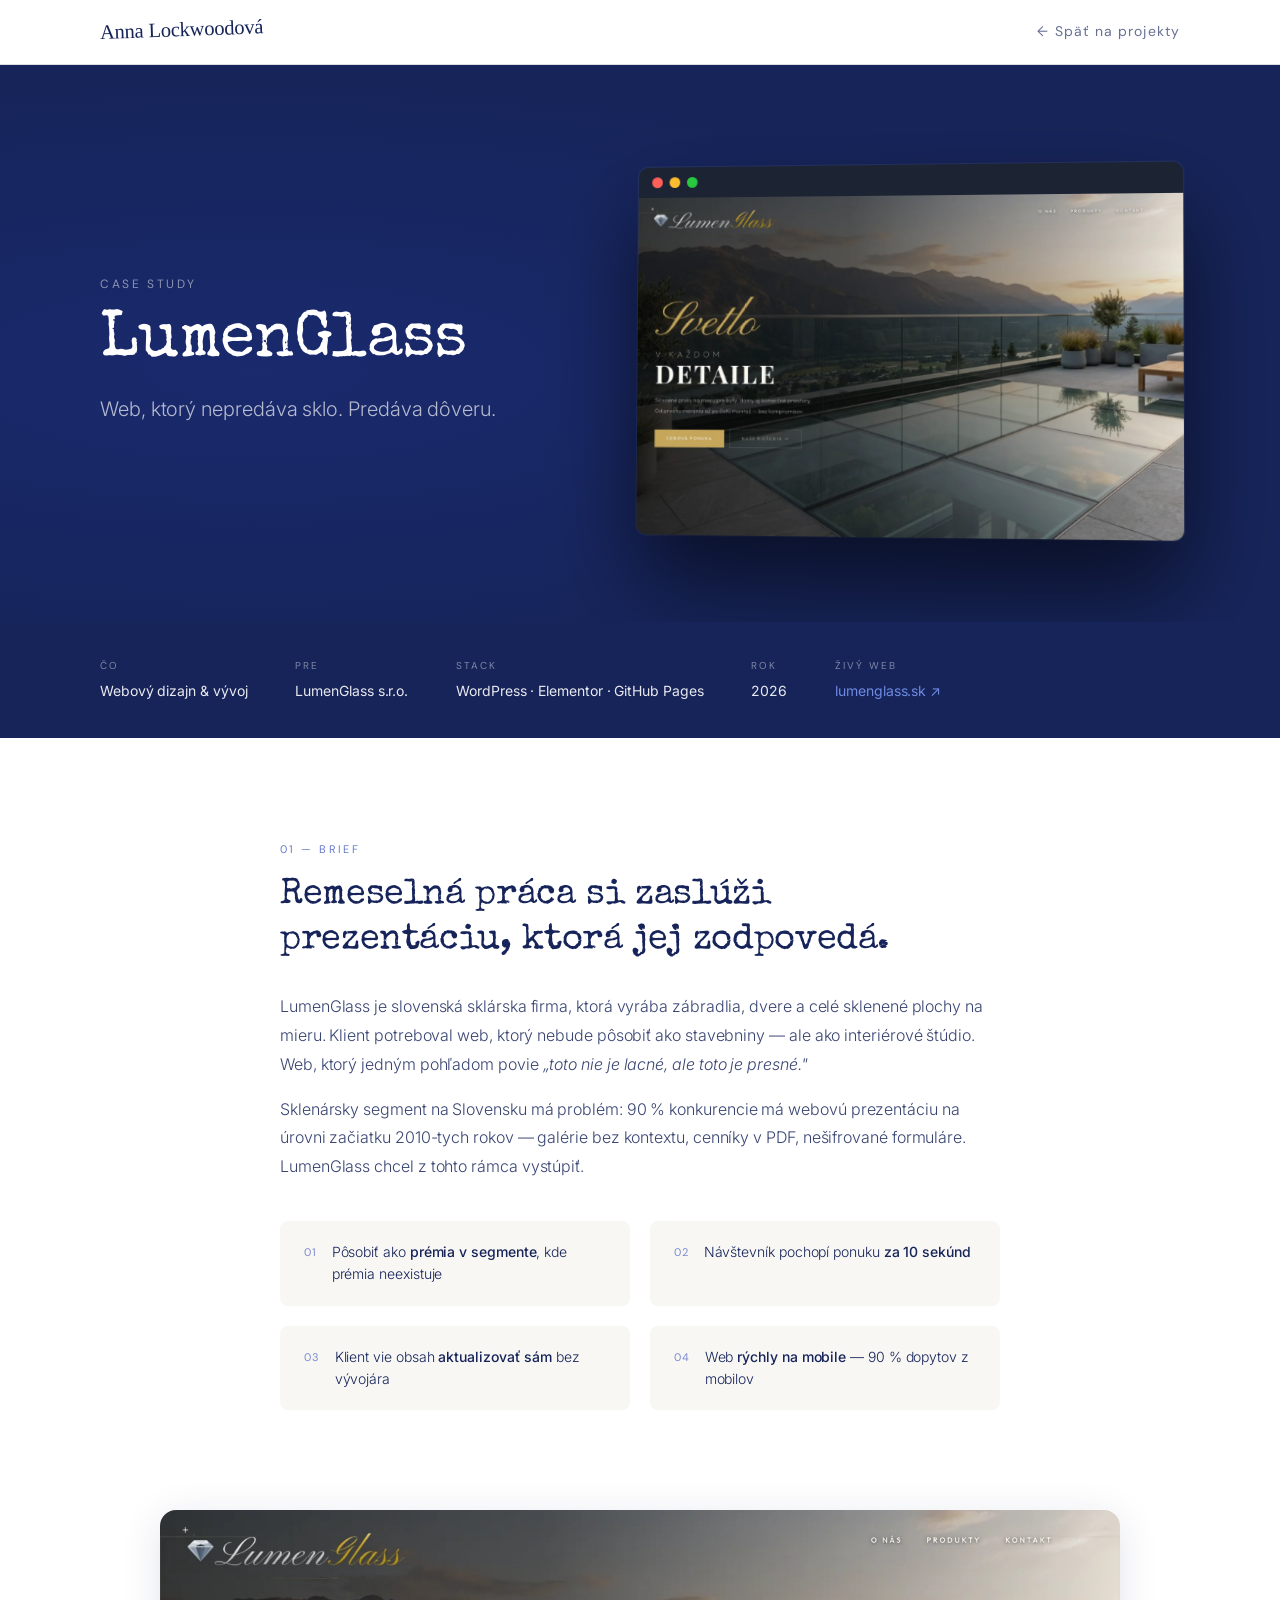
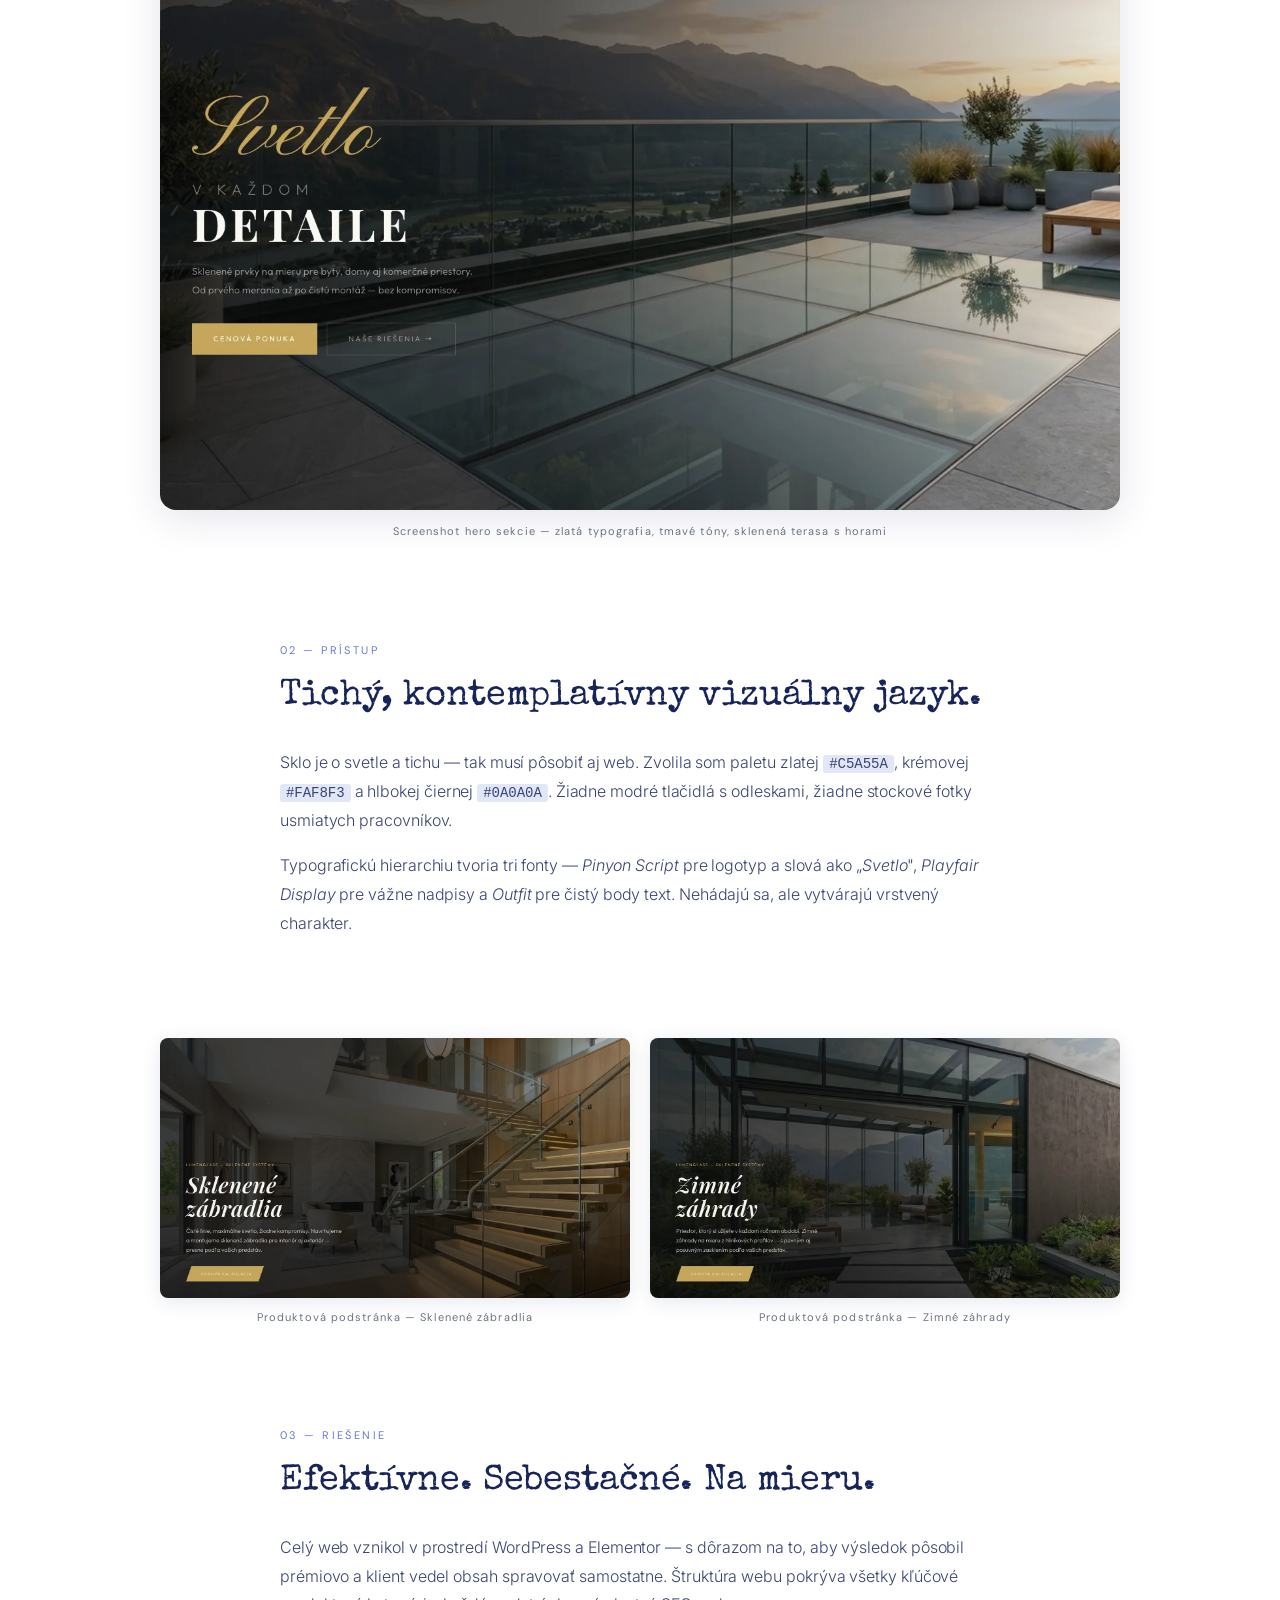
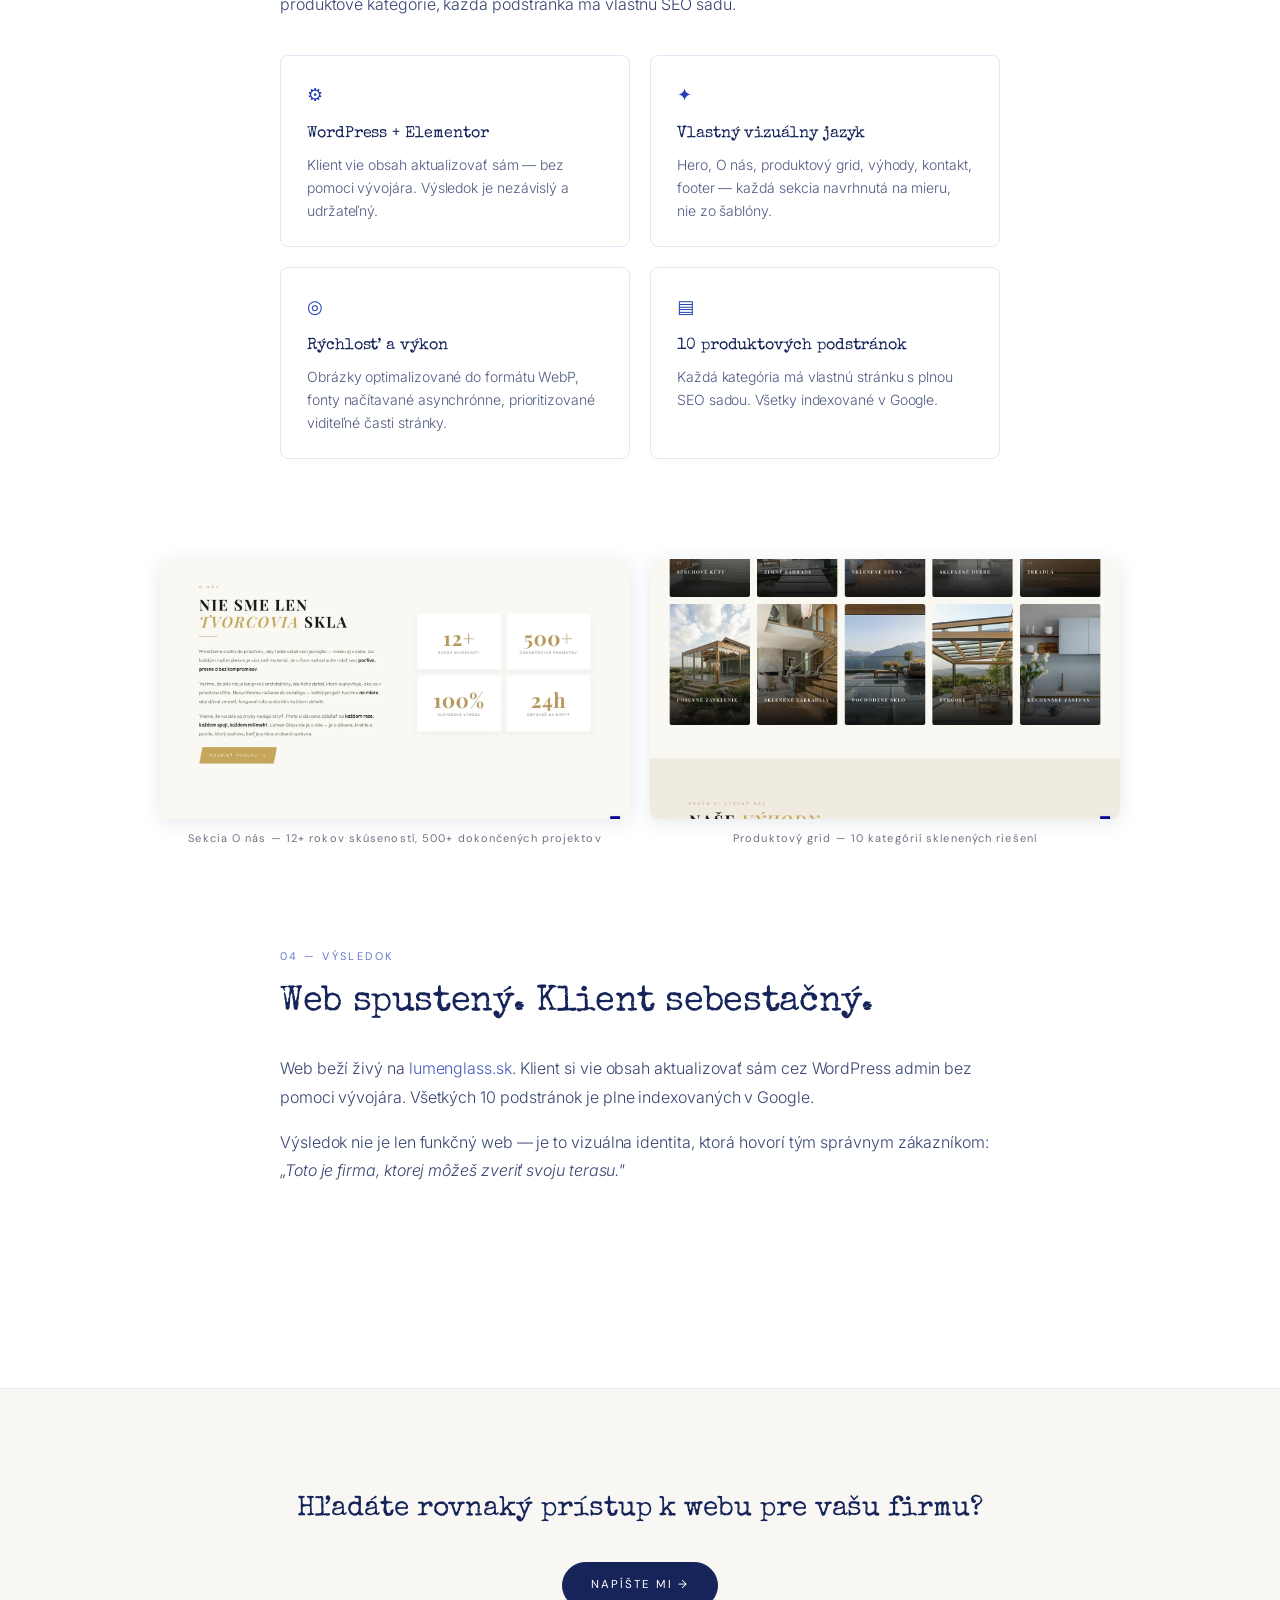
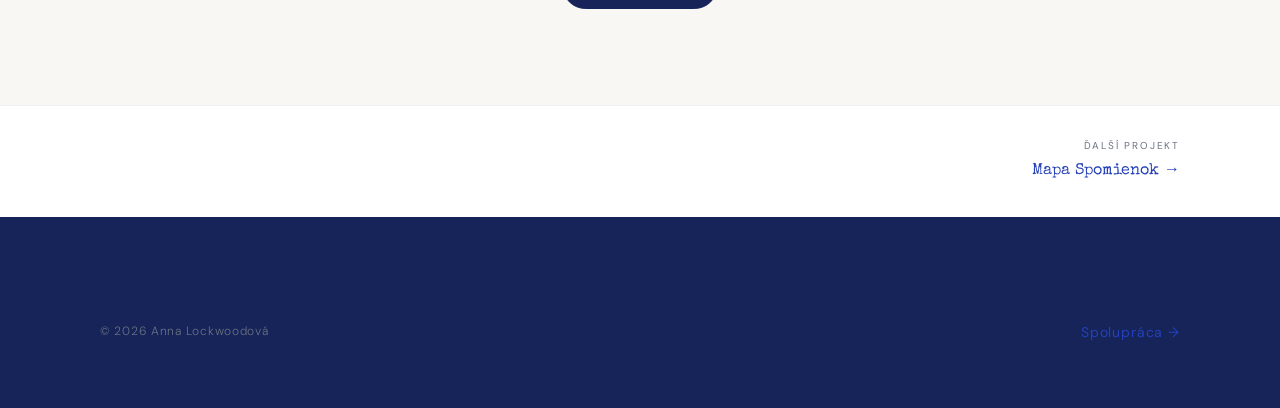
==== commit fea5fc94: "Replace LumenGlass hero with 3D browser mockup animation Dark background with text left, screen righ" ====
--- a/projekty/lumenglass.html
+++ b/projekty/lumenglass.html
@@ -20,7 +20,7 @@
   <noscript><link rel="stylesheet" href="../css/animations.min.css?v=59"></noscript>
   <link rel="preload" href="../css/responsive.min.css?v=56" as="style" onload="this.onload=null;this.rel='stylesheet'">
   <noscript><link rel="stylesheet" href="../css/responsive.min.css?v=56"></noscript>
-  <link rel="stylesheet" href="case-study.css?v=1">
+  <link rel="stylesheet" href="case-study.css?v=2">
 </head>
 <body>
 
@@ -39,21 +39,27 @@
   <main>
 
     <!-- HERO -->
-    <section class="cs-hero">
-      <div class="cs-hero__img-wrap">
-        <img
-          src="../images/projects/lumenglass/lg-web-hero.webp"
-          alt="LumenGlass — screenshot hero sekcie webu so zlatou typografiou a sklenenou terasou"
-          fetchpriority="high"
-          decoding="async"
-          width="1440" height="900"
-        >
-        <div class="cs-hero__overlay"></div>
-      </div>
-      <div class="cs-hero__content container">
-        <span class="cs-hero__label">Case Study</span>
-        <h1 class="cs-hero__title">LumenGlass</h1>
-        <p class="cs-hero__sub">Web, ktorý nepredáva sklo. Predáva dôveru.</p>
+    <section class="cs-hero cs-hero--mockup">
+      <div class="cs-mockup-hero">
+        <div class="cs-mockup-hero__text">
+          <span class="cs-hero__label">Case Study</span>
+          <h1 class="cs-hero__title">LumenGlass</h1>
+          <p class="cs-hero__sub">Web, ktorý nepredáva sklo. Predáva dôveru.</p>
+        </div>
+        <div class="cs-mockup-hero__screen-wrap">
+          <div class="cs-mockup-hero__screen">
+            <div class="cs-mockup-hero__bar">
+              <span></span><span></span><span></span>
+            </div>
+            <img
+              src="../images/projects/lumenglass/lg-web-hero.webp"
+              alt="LumenGlass — screenshot hero sekcie webu"
+              fetchpriority="high"
+              decoding="async"
+              width="1440" height="900"
+            >
+          </div>
+        </div>
       </div>
     </section>
 
--- a/css/components.min.css
+++ b/css/components.min.css
@@ -1 +1 @@
-.nav{position:fixed;top:0;left:0;right:0;z-index:100;padding:0;background:transparent;transition:background var(--dur-mid) var(--ease-out),box-shadow var(--dur-mid) var(--ease-out),backdrop-filter var(--dur-mid) var(--ease-out)}.nav__inner{display:flex;align-items:center;justify-content:space-between;height:72px;max-width:var(--container-width);margin:0 auto;padding:0 var(--container-px)}.nav__logo{font-family:var(--font-signature),'Brush Script MT','Lucida Handwriting',cursive;font-size:clamp(18px,1.6vw,22px);font-weight:400;color:var(--color-ink);letter-spacing:-0.01em;line-height:1.2;transform:rotate(-2deg);transform-origin:left center;transition:color var(--dur-mid) var(--ease-out),transform var(--dur-mid) var(--ease-out);cursor:none;white-space:nowrap;clip-path:inset(-14px 100% -14px 0);animation:signatureWrite 2.4s cubic-bezier(0.22,0.61,0.36,1) 0.6s forwards;will-change:clip-path;-webkit-font-smoothing:antialiased;-moz-osx-font-smoothing:grayscale}.nav__logo[data-signed="true"]{will-change:auto}.nav__logo:hover{color:var(--color-blue-main);transform:rotate(-1deg) translateX(2px)}@keyframes signatureWrite{0%{clip-path:inset(-14px 100% -14px 0)}100%{clip-path:inset(-14px -8px -14px 0)}}@media (prefers-reduced-motion:reduce){.nav__logo{animation:none;clip-path:none}}.nav__links{display:flex;align-items:center;gap:36px}.nav__link{font-family:var(--font-body);font-weight:300;font-size:12px;letter-spacing:0.14em;text-transform:uppercase;color:var(--color-ink);cursor:none;transition:color var(--dur-fast)}.nav__link:hover{color:var(--color-blue-main)}.nav__item{position:relative}.nav__item--drop{display:flex;align-items:center}.nav__link--drop-toggle::after{content:'▾';font-size:8px;margin-left:5px;opacity:0.5;display:inline-block;transition:transform var(--dur-fast);vertical-align:middle}.nav__item--drop:hover .nav__link--drop-toggle::after,.nav__item--drop:focus-within .nav__link--drop-toggle::after{transform:rotate(180deg);opacity:0.8}.nav__dropdown{position:absolute;top:calc(100%+16px);left:50%;transform:translateX(-50%) translateY(-6px);background:rgba(255,255,255,0.97);backdrop-filter:blur(16px);-webkit-backdrop-filter:blur(16px);border:1px solid rgba(26,47,82,0.09);border-radius:var(--radius-md);box-shadow:0 8px 32px rgba(22,36,90,0.10);min-width:200px;padding:8px 0;opacity:0;visibility:hidden;pointer-events:none;transition:opacity var(--dur-fast),transform var(--dur-fast),visibility var(--dur-fast)}.nav__item--drop:hover .nav__dropdown,.nav__item--drop:focus-within .nav__dropdown{opacity:1;visibility:visible;pointer-events:auto;transform:translateX(-50%) translateY(0)}.nav__dropdown-link{display:flex;flex-direction:column;gap:1px;padding:9px 18px;text-decoration:none;transition:background var(--dur-fast)}.nav__dropdown-link:hover{background:var(--color-blue-pale)}.nav__dropdown-link:not(.nav__dropdown-link--cs){font-family:var(--font-body);font-size:11px;letter-spacing:0.14em;text-transform:uppercase;color:var(--color-ink);opacity:0.7}.nav__dropdown-link:not(.nav__dropdown-link--cs):hover{opacity:1}.nav__dropdown-label{font-family:var(--font-body);font-size:12px;font-weight:400;letter-spacing:0.06em;color:var(--color-ink)}.nav__dropdown-sub{font-family:var(--font-body);font-size:9px;letter-spacing:0.16em;text-transform:uppercase;color:var(--color-blue-main);opacity:0.7}.nav__dropdown-divider{height:1px;background:rgba(26,47,82,0.07);margin:6px 12px}.mobile-menu__link--cs{font-size:13px !important;letter-spacing:0.06em !important;padding-left:32px !important;opacity:0.75;color:var(--color-ink) !important}.mobile-menu__cs-tag{font-size:9px;letter-spacing:0.16em;text-transform:uppercase;color:var(--color-blue-main);opacity:0.8;margin-left:6px}.nav__lang{display:flex;align-items:center;gap:6px;font-family:var(--font-body);font-weight:300;font-size:11px;letter-spacing:0.14em;text-transform:uppercase;color:var(--color-text-muted);margin-left:20px}.nav__lang-btn{cursor:none;color:var(--color-text-muted);transition:color var(--dur-fast);padding:4px 2px}.nav__lang-btn--active{color:var(--color-blue-main);font-weight:400}.nav__lang-btn:hover{color:var(--color-blue-main)}.nav__lang-sep{opacity:0.4}.nav__hamburger{display:none}.hero{min-height:100svh;display:flex;align-items:center;padding-top:72px;position:relative;overflow:hidden;background-color:var(--color-white)}.hero__inner{max-width:var(--container-width);margin:0 auto;padding:0 var(--container-px);width:100%;display:grid;grid-template-columns:55% 45%;align-items:center;gap:var(--gap-md)}.hero__content{position:relative;z-index:1;padding:48px 0}.hero__eyebrow{font-family:var(--font-body);font-weight:300;font-size:13px;color:var(--color-blue-main);letter-spacing:0.20em;text-transform:uppercase;display:block;margin-bottom:20px}.hero__line-divider{display:block;width:60px;height:1.5px;background-color:var(--color-blue-main);margin-bottom:28px;transform-origin:left center}.hero__tagline{font-family:var(--font-display);font-size:var(--text-hero);color:var(--color-ink);line-height:1.15;letter-spacing:-0.005em;margin-bottom:18px;min-height:3.4em}.hero__tagline-line{display:block;margin-bottom:0}.hero__tagline br{display:none}.hero__subtitle{font-family:var(--font-text);font-weight:400;font-size:clamp(15px,1.15vw,17px);color:var(--color-text-muted);line-height:1.6;margin-bottom:32px;max-width:460px;letter-spacing:-0.005em}.hero__cta-group{display:flex;gap:16px;flex-wrap:wrap}.hero__visual{position:relative;height:100%;min-height:400px}.hero__leaf{position:absolute;width:460px;pointer-events:none;user-select:none;z-index:0;-webkit-mask-repeat:no-repeat;mask-repeat:no-repeat}.hero__leaf--tl{top:-100px;left:-100px;-webkit-mask-image:radial-gradient( ellipse 110% 105% at top left,rgba(0,0,0,1) 0%,rgba(0,0,0,0.92) 18%,rgba(0,0,0,0.60) 42%,rgba(0,0,0,0.22) 65%,rgba(0,0,0,0) 88% );mask-image:radial-gradient( ellipse 110% 105% at top left,rgba(0,0,0,1) 0%,rgba(0,0,0,0.92) 18%,rgba(0,0,0,0.60) 42%,rgba(0,0,0,0.22) 65%,rgba(0,0,0,0) 88% )}.hero__leaf--br{bottom:-120px;right:-120px;width:540px;-webkit-mask-image:linear-gradient( to top,rgba(0,0,0,1) 0%,rgba(0,0,0,1) 28%,rgba(0,0,0,0.80) 52%,rgba(0,0,0,0.35) 75%,rgba(0,0,0,0) 100% );mask-image:linear-gradient( to top,rgba(0,0,0,1) 0%,rgba(0,0,0,1) 28%,rgba(0,0,0,0.80) 52%,rgba(0,0,0,0.35) 75%,rgba(0,0,0,0) 100% )}.hero__leaf img{width:100%;height:auto;filter:invert(1) hue-rotate(195deg) saturate(2.6) brightness(0.55);opacity:0.58}.hero__leaf--br img{opacity:0.68;transform:scale(-1,-1)}@keyframes leafEnterTL{0%{opacity:0;transform:translate(-80px,-70px) rotate(-6deg) scale(0.88)}65%{transform:translate(7px,6px) rotate(0.8deg) scale(1.01)}100%{opacity:1;transform:translate(0,0) rotate(0deg) scale(1)}}@keyframes leafEnterBR{0%{opacity:0;transform:translate(80px,70px) rotate(5deg) scale(0.88)}65%{transform:translate(-7px,-6px) rotate(-0.7deg) scale(1.01)}100%{opacity:1;transform:translate(0,0) rotate(0deg) scale(1)}}.hero__leaf--tl{animation:leafEnterTL 2.0s cubic-bezier(0.22,1,0.36,1) 300ms both}.hero__leaf--br{animation:leafEnterBR 2.0s cubic-bezier(0.22,1,0.36,1) 520ms both}@keyframes leafBreatheTL{0%,100%{opacity:0.58}50%{opacity:0.74}}@keyframes leafBreatheBR{0%,100%{opacity:0.68}50%{opacity:0.86}}.hero__leaf--tl img{animation:leafBreatheTL 8s ease-in-out 2400ms infinite}.hero__leaf--br img{animation:leafBreatheBR 10s ease-in-out 3200ms infinite}@media (max-width:1024px){.hero__leaf{display:none}}.photo-frame{position:relative;margin:0;background-color:var(--color-white);padding:18px 18px 56px 18px;box-shadow:0 1px 2px rgba(26,47,82,0.06),0 8px 24px rgba(26,47,82,0.10),0 24px 48px rgba(26,47,82,0.08);border-radius:2px;background-image:linear-gradient(180deg,rgba(255,255,255,0.95) 0%,rgba(248,247,244,0.95) 100%);isolation:isolate}.photo-frame__mat{position:relative;overflow:hidden;border-radius:1px;box-shadow:inset 0 0 0 1px rgba(26,47,82,0.06)}.photo-frame__mat picture,.photo-frame__mat img{display:block;width:100%;height:auto}.photo-frame__pin{position:absolute;top:-8px;left:50%;transform:translateX(-50%);width:14px;height:14px;border-radius:50%;background:radial-gradient(circle at 30% 30%,var(--color-blue-light) 0%,var(--color-blue-main) 60%,var(--color-ink) 100%);box-shadow:0 2px 4px rgba(26,47,82,0.4),inset -1px -1px 2px rgba(0,0,0,0.2),inset 1px 1px 2px rgba(255,255,255,0.3);z-index:2}.photo-frame--hero{width:min(435px,100%);margin-left:auto;transform-origin:top center;will-change:transform,opacity;animation:photoDropIn 1680ms cubic-bezier(0.34,1.56,0.64,1) 400ms both,photoSwing 7s ease-in-out 2080ms infinite}.photo-frame--hero .photo-frame__mat{aspect-ratio:3 / 4;background-color:#BF7268;position:relative;overflow:hidden}.photo-frame--hero .photo-frame__mat::before{content:'';position:absolute;inset:0;background:linear-gradient( 105deg,transparent 30%,rgba(255,255,255,0.15) 50%,transparent 70% );background-size:200% 100%;animation:heroImgShimmer 1.8s ease-in-out infinite;z-index:1;pointer-events:none;transition:opacity 300ms ease}.photo-frame--hero.img--loaded .photo-frame__mat::before{animation:none;opacity:0}.photo-frame--hero .photo-frame__mat img{width:100%;height:100%;object-fit:cover;object-position:center top;opacity:0;transition:opacity 500ms ease;position:relative;z-index:2;animation:heroImgFallback 500ms ease 3s forwards}.photo-frame--hero.img--loaded .photo-frame__mat img{opacity:1;animation:none}@keyframes heroImgShimmer{0%{background-position:200% 0}100%{background-position:-200% 0}}@keyframes heroImgFallback{to{opacity:1}}.photo-frame--hero:hover{animation-play-state:paused}@keyframes photoDropIn{0%{opacity:0;transform:translateY(-80px) rotate(-15deg) scale(0.9)}60%{opacity:1;transform:translateY(0) rotate(7deg) scale(1.02)}80%{transform:translateY(-4px) rotate(2.5deg) scale(1)}100%{opacity:1;transform:translateY(0) rotate(4deg) scale(1)}}@keyframes photoSwing{0%,100%{transform:rotate(4deg) translateY(0)}50%{transform:rotate(5.8deg) translateY(-4px)}}.photo-frame--about{width:100%;max-width:380px;transform:rotate(-2deg);transition:transform 500ms var(--ease-spring)}.photo-frame--about:hover{transform:rotate(0deg) translateY(-4px)}.photo-frame--shine .photo-frame__mat::after{content:'';position:absolute;top:0;left:-150%;width:80%;height:100%;background:linear-gradient( 115deg,transparent 0%,transparent 40%,rgba(255,255,255,0.18) 48%,rgba(255,255,255,0.55) 50%,rgba(255,255,255,0.18) 52%,transparent 60%,transparent 100% );transform:skewX(-20deg);pointer-events:none;z-index:3;transition:left 1100ms var(--ease-out)}.photo-frame--shine:hover .photo-frame__mat::after{left:150%}.photo-frame--shine .photo-frame__mat img{transition:filter 500ms var(--ease-out)}.photo-frame--shine:hover .photo-frame__mat img{filter:brightness(1.05) contrast(1.04)}@keyframes photoDropInMobile{0%{opacity:0;transform:translateY(-56px) scale(0.92)}58%{opacity:1;transform:translateY(8px) scale(1.03)}80%{transform:translateY(-2px) scale(1)}100%{opacity:1;transform:translateY(0) scale(1)}}@media (max-width:767px){.photo-frame--hero{width:min(320px,100%);margin:0 auto;animation:photoDropInMobile 1200ms cubic-bezier(0.34,1.56,0.64,1) 200ms both}.photo-frame--hero:hover{transform:none}.photo-frame--about{max-width:320px;margin:0 auto;transform:none}.photo-frame--about:hover{transform:translateY(-2px)}}@media (prefers-reduced-motion:reduce){.photo-frame--hero{animation:none;transform:rotate(4deg)}.photo-frame--shine .photo-frame__mat::after{display:none}}.portfolio-section__header{margin-bottom:clamp(40px,6vw,64px)}.portfolio-grid{display:grid;grid-template-columns:repeat(2,1fr);gap:clamp(24px,3.5vw,48px);max-width:900px;margin:0 auto}.project-card{position:relative;background-color:var(--color-white);border:1px solid rgba(26,47,82,0.07);border-radius:var(--radius-md);display:flex;flex-direction:column;box-shadow:var(--shadow-card);transition:transform var(--dur-mid) var(--ease-out),box-shadow var(--dur-mid) var(--ease-out);transform:rotate(var(--card-tilt,0deg))}.portfolio-grid .project-card:nth-child(1){--card-tilt:-0.6deg}.portfolio-grid .project-card:nth-child(2){--card-tilt:0.4deg}.portfolio-grid .project-card:nth-child(3){--card-tilt:-0.3deg}.portfolio-grid .project-card:nth-child(4){--card-tilt:0.5deg}.project-card:hover{transform:rotate(var(--card-tilt,0deg)) translateY(-4px);box-shadow:var(--shadow-hover)}.project-card__pin{position:absolute;top:-8px;left:50%;transform:translateX(-50%);width:16px;height:16px;border-radius:50%;background:radial-gradient(circle at 30% 30%,var(--color-blue-light) 0%,var(--color-blue-main) 55%,var(--color-ink) 100%);box-shadow:0 3px 6px rgba(22,36,90,0.35),inset -1px -1px 2px rgba(0,0,0,0.25),inset 1px 1px 2px rgba(255,255,255,0.35);z-index:3;pointer-events:none}.project-card__image-wrap{position:relative;overflow:hidden;border-top-left-radius:var(--radius-md);border-top-right-radius:var(--radius-md)}.project-card::after{content:'';position:absolute;bottom:0;right:0;width:24px;height:24px;background:linear-gradient( 135deg,transparent 0%,transparent 50%,rgba(22,36,90,0.08) 50.5%,rgba(248,247,244,0.95) 51%,var(--color-off-white) 100% );filter:drop-shadow(-2px -2px 3px rgba(22,36,90,0.10));border-bottom-right-radius:var(--radius-md);transition:width var(--dur-mid) var(--ease-out),height var(--dur-mid) var(--ease-out),filter var(--dur-mid) var(--ease-out);pointer-events:none;z-index:2}.project-card:hover::after{width:64px;height:64px;filter:drop-shadow(-4px -4px 8px rgba(22,36,90,0.18))}.project-card:hover .project-card__pin{box-shadow:0 5px 10px rgba(22,36,90,0.45),inset -1px -1px 2px rgba(0,0,0,0.25),inset 1px 1px 2px rgba(255,255,255,0.35)}.project-card.card-tilt--active:hover{transform:none;box-shadow:none;transition:none}.project-card__image-wrap img{transition:transform 0.4s cubic-bezier(0.22,0.61,0.36,1);will-change:transform;transform-origin:center center}.project-card__full-img{position:absolute;inset:0;width:100%;height:100%;object-fit:cover;object-position:50% 0%;opacity:0;pointer-events:none;z-index:1;transition:opacity 0.35s ease;transform:none !important}.project-card:hover .project-card__full-img{opacity:1;object-position:50% 100%;transition:opacity 0.35s ease,object-position 16s linear 0.3s}@media (prefers-reduced-motion:reduce){.project-card__full-img,.project-card:hover .project-card__full-img{display:none}}@media (prefers-reduced-motion:reduce){.strip-item,.strip-item:hover,.atelier-strip:has(.strip-item:hover) .strip-item:not(:hover){transform:none;filter:none;transition:none}.project-card,.project-card:hover,.project-card::after,.project-card:hover::after{transform:none;transition:none}}.project-card__image-wrap{position:relative;overflow:hidden}.project-card__badge{position:absolute;top:12px;right:12px;z-index:2}.project-card__body{padding:24px 28px 28px;flex:1;display:flex;flex-direction:column}.project-card__meta{display:flex;align-items:flex-start;gap:12px;margin-bottom:16px;flex-wrap:wrap;min-height:60px}.project-card__tags{display:flex;gap:6px;flex-wrap:wrap;flex:1}.project-card__year{font-family:var(--font-body);font-weight:300;font-size:11px;letter-spacing:0.12em;color:var(--color-text-muted)}.project-card__divider{border:none;border-top:1px solid rgba(26,47,82,0.07);margin-bottom:20px}.project-card__title{font-family:var(--font-display);font-weight:400;font-size:var(--text-lg);color:var(--color-ink);margin-bottom:14px;line-height:1.25}.project-card__desc{font-size:var(--text-sm);line-height:1.75;color:var(--color-ink);opacity:0.8;flex:1;margin-bottom:24px}.project-card__footer{margin-top:auto;display:flex;align-items:center;gap:12px;flex-wrap:wrap}.project-card__link{display:inline-flex;align-items:baseline;gap:10px;padding:0;background:transparent;border:none;cursor:pointer;font-family:var(--font-body);font-weight:400;font-size:11px;letter-spacing:0.18em;text-transform:uppercase;text-decoration:none;color:var(--color-ink);position:relative;transition:color var(--dur-mid) var(--ease-out)}.project-card__link-arrow{display:inline-block;font-size:13px;font-weight:300;letter-spacing:0;line-height:1;transform:translateX(0);transition:transform var(--dur-mid) var(--ease-out)}.project-card__link::after{content:'';position:absolute;left:0;bottom:-6px;width:calc(100% - 22px);height:1px;background-color:currentColor;transform:scaleX(0);transform-origin:left center;transition:transform var(--dur-mid) var(--ease-out),background-color var(--dur-mid) var(--ease-out)}.project-card__link:hover,.project-card__link:focus-visible{color:var(--color-blue-main);outline:none}.project-card__link:hover .project-card__link-arrow,.project-card__link:focus-visible .project-card__link-arrow{transform:translateX(6px)}.project-card__link:hover::after,.project-card__link:focus-visible::after{transform:scaleX(1)}@media (prefers-reduced-motion:reduce){.project-card__link,.project-card__link-arrow,.project-card__link::after{transition:none}.project-card__link:hover .project-card__link-arrow{transform:none}}.project-card__cs-link{font-family:var(--font-body);font-size:10px;font-weight:400;letter-spacing:0.16em;text-transform:uppercase;text-decoration:none;color:var(--color-blue-main);opacity:0.7;transition:opacity var(--dur-fast),color var(--dur-fast);white-space:nowrap}.project-card__cs-link:hover{opacity:1;color:var(--color-ink)}.project-card__placeholder{width:100%;aspect-ratio:16 / 10;background:linear-gradient( 135deg,var(--color-blue-pale) 0%,var(--color-blue-light) 100% );display:flex;align-items:center;justify-content:center}.project-card__placeholder span{font-family:var(--font-body);font-weight:300;font-size:11px;letter-spacing:0.16em;text-transform:uppercase;color:var(--color-blue-main);opacity:0.6}.projects-callout{padding-top:clamp(48px,6vw,80px)}.projects-callout .torn-note-wrap{margin-top:0}.projects-callout__heading.services-note{font-size:16px;color:var(--color-ink);margin-bottom:10px;font-style:italic}.about-section__leaf{position:absolute;top:-120px;right:-120px;width:560px;z-index:0;pointer-events:none;user-select:none;-webkit-mask-image:radial-gradient( ellipse 115% 115% at top right,rgba(0,0,0,1) 0%,rgba(0,0,0,1) 15%,rgba(0,0,0,0.85) 32%,rgba(0,0,0,0.55) 55%,rgba(0,0,0,0.22) 78%,rgba(0,0,0,0) 100% );mask-image:radial-gradient( ellipse 115% 115% at top right,rgba(0,0,0,1) 0%,rgba(0,0,0,1) 15%,rgba(0,0,0,0.85) 32%,rgba(0,0,0,0.55) 55%,rgba(0,0,0,0.22) 78%,rgba(0,0,0,0) 100% );-webkit-mask-repeat:no-repeat;mask-repeat:no-repeat}.about-section__leaf img{opacity:0.48}#o-mne{position:relative;overflow:hidden}.about-section__note{font-family:var(--font-display);font-size:clamp(13px,1vw,14px);color:var(--color-text-muted);line-height:1.6;margin:24px 0 28px;letter-spacing:0.01em}.about-section__note-link{position:relative;color:var(--color-blue-main);text-decoration:none;transition:color var(--dur-mid) var(--ease-out);font-weight:500;white-space:nowrap}.about-section__note-link::after{content:'';position:absolute;left:0;bottom:-2px;width:100%;height:1px;background:currentColor;transform:scaleX(0);transform-origin:left center;transition:transform var(--dur-mid) var(--ease-out)}.about-section__note-link:hover{color:var(--color-ink)}.about-section__note-link:hover::after{transform:scaleX(1)}.about-section__note-link span[aria-hidden]{display:inline-block;transition:transform var(--dur-mid) var(--ease-out)}.about-section__note-link:hover span[aria-hidden]{transform:translate(3px,-3px)}.about-section__inner{display:grid;grid-template-columns:3fr 2fr;gap:clamp(40px,6vw,80px);align-items:start}.about-section__text-col{position:relative;z-index:1}.about-section__body{margin-bottom:32px}.about-section__body p{margin-bottom:20px;font-size:var(--text-base);line-height:1.85}.about-section__body p:last-child{margin-bottom:0}.about-section__skills{display:flex;flex-wrap:wrap;gap:10px;margin-top:32px}.about-section__photo-col{position:relative}.about-section__photo-placeholder{width:100%;aspect-ratio:3 / 4;background:linear-gradient( 160deg,var(--color-blue-pale) 0%,var(--color-off-white) 100% );border-radius:var(--radius-md);display:flex;flex-direction:column;align-items:center;justify-content:center;gap:12px}.about-section__photo-placeholder span{font-family:var(--font-body);font-weight:300;font-size:11px;letter-spacing:0.16em;text-transform:uppercase;color:var(--color-blue-main);opacity:0.5;text-align:center;padding:0 20px}.about-section__photo-placeholder img{width:100%;height:100%;object-fit:cover;border-radius:var(--radius-md)}.services-intro{font-family:var(--font-display);font-weight:400;font-size:var(--text-base);color:var(--color-text-muted);max-width:680px;line-height:1.7;margin-top:20px;margin-bottom:clamp(40px,6vw,64px)}.services-grid{display:grid;grid-template-columns:repeat(3,1fr);gap:clamp(16px,2.5vw,28px);margin-bottom:clamp(40px,6vw,64px)}.services-grid.grid--3d-active{perspective:900px;perspective-origin:50% -20%}.services-grid.grid--3d-active .service-card:not(.card--unfolded){opacity:0;transform:rotateX(86deg) scale(0.94);transform-origin:bottom center;backface-visibility:hidden;transition:none !important}.services-grid.grid--3d-active .service-card.card--unfolded{opacity:1;transform:rotateX(0deg) scale(1);transform-origin:bottom center;transition:transform 0.9s cubic-bezier(0.34,1.22,0.64,1) var(--card-delay,0ms),opacity 0.55s ease calc(var(--card-delay,0ms)+50ms)}.service-card{background-color:var(--color-white);border:1px solid rgba(26,47,82,0.07);border-radius:var(--radius-md);padding:clamp(24px,3vw,36px);transition:transform var(--dur-mid) var(--ease-out),box-shadow var(--dur-mid) var(--ease-out),border-color var(--dur-mid)}.service-card:hover{transform:translateY(-4px);box-shadow:var(--shadow-hover);border-color:var(--color-blue-pale)}.service-card__ornament{width:32px;height:2px;background-color:var(--color-blue-light);margin-bottom:20px;clip-path:polygon(0 30%,100% 0%,100% 70%,0% 100%)}.service-card__title{font-family:var(--font-display);font-size:var(--text-lg);color:var(--color-ink);margin-bottom:14px;line-height:1.25}.service-card__desc{font-size:var(--text-sm);line-height:1.75;color:var(--color-ink);opacity:0.8;margin-bottom:16px}.service-card__target{font-size:var(--text-xs);font-weight:300;letter-spacing:0.06em;color:var(--color-text-muted);line-height:1.6}.service-card__target strong{font-weight:400;color:var(--color-blue-main);display:block;letter-spacing:0.1em;text-transform:uppercase;font-size:10px;margin-bottom:4px}.services-note{text-align:center;font-family:var(--font-display);font-weight:400;font-size:14px;color:var(--color-text-muted);line-height:1.8;max-width:600px;margin:0 auto clamp(16px,3vw,28px)}.torn-note{position:relative;background:#fdf6e8;padding:clamp(24px,4vw,36px) clamp(28px,5vw,48px) clamp(24px,4vw,32px);max-width:580px;margin:clamp(32px,5vw,52px) auto clamp(16px,3vw,24px);transform:rotate(-0.65deg);filter:drop-shadow(0 2px 10px rgba(22,36,90,0.10)) drop-shadow(0 1px 2px rgba(22,36,90,0.06));z-index:1}.torn-note::before{content:'';position:absolute;top:-11px;left:0;right:0;height:13px;background:#fdf6e8;clip-path:polygon( 0 100%,1% 52%,2.5% 88%,4% 22%,6% 72%,8% 14%,10% 58%,12% 90%,14% 32%,16% 68%,18% 18%,20% 62%,22% 94%,24% 38%,26% 76%,28% 16%,30% 50%,32% 84%,34% 28%,36% 66%,38% 10%,40% 56%,42% 88%,44% 36%,46% 74%,48% 20%,50% 60%,52% 86%,54% 30%,56% 68%,58% 12%,60% 54%,62% 82%,64% 26%,66% 64%,68% 16%,70% 50%,72% 86%,74% 34%,76% 70%,78% 18%,80% 56%,82% 84%,84% 30%,86% 66%,88% 24%,90% 60%,92% 88%,94% 40%,96% 74%,98% 28%,100% 100% )}.torn-note::after{content:'';position:absolute;bottom:-11px;left:0;right:0;height:13px;background:#fdf6e8;clip-path:polygon( 0 0,1% 48%,2.5% 12%,4% 78%,6% 28%,8% 86%,10% 42%,12% 10%,14% 66%,16% 32%,18% 82%,20% 36%,22% 6%,24% 62%,26% 24%,28% 84%,30% 50%,32% 16%,34% 72%,36% 34%,38% 90%,40% 44%,42% 12%,44% 64%,46% 30%,48% 80%,50% 42%,52% 14%,54% 70%,56% 32%,58% 88%,60% 46%,62% 20%,64% 74%,66% 36%,68% 84%,70% 50%,72% 14%,74% 68%,76% 30%,78% 82%,80% 44%,82% 18%,84% 70%,86% 34%,88% 78%,90% 40%,92% 12%,94% 60%,96% 26%,98% 72%,100% 0 )}.torn-note .services-note{margin:0 0 clamp(16px,3vw,24px)}.torn-note .text-center{margin:0}.torn-note-wrap{max-width:580px;margin:clamp(32px,5vw,52px) auto clamp(16px,3vw,24px);transform-origin:top center;will-change:transform,opacity}.torn-note-wrap .torn-note{margin:0}@keyframes noteUnroll{0%{opacity:0;transform:perspective(700px) rotateX(-72deg) scaleY(0.08)}30%{opacity:1;transform:perspective(700px) rotateX(-18deg) scaleY(0.55)}70%{transform:perspective(700px) rotateX(4deg) scaleY(1.04)}88%{transform:perspective(700px) rotateX(-2deg) scaleY(0.98)}100%{opacity:1;transform:perspective(700px) rotateX(0deg) scaleY(1)}}.torn-note-wrap.reveal{opacity:0;transform:perspective(700px) rotateX(-72deg) scaleY(0.08)}.torn-note-wrap.reveal.visible{animation:noteUnroll 1.4s ease-out forwards}@media (prefers-reduced-motion:reduce){.torn-note-wrap.reveal{transform:none;opacity:0}.torn-note-wrap.reveal.visible{animation:none;opacity:1;transform:none}}.skills-section{background-color:var(--color-off-white);border-radius:var(--radius-lg);padding:clamp(32px,5vw,56px);margin-bottom:clamp(40px,6vw,64px)}.skills-section__header{margin-bottom:clamp(24px,4vw,40px)}.skills-grid{display:grid;grid-template-columns:repeat(4,1fr);gap:clamp(14px,2vw,20px);align-items:start}.skills-col{background:#fff;border-radius:var(--radius-md);padding:clamp(18px,2.2vw,26px);box-shadow:0 2px 10px rgba(22,36,90,0.06);position:relative;border-top:2px solid transparent;transition:transform 0.4s var(--ease-out),box-shadow 0.4s var(--ease-out),border-top-color 0.4s ease,background 0.4s ease}.skills-col:hover{background:linear-gradient(140deg,#0D1A46 0%,#1C35A4 55%,#2B4ACC 100%);border-top-color:rgba(255,255,255,0.20);box-shadow:0 16px 40px rgba(13,26,70,0.35),0 2px 0 rgba(255,255,255,0.06) inset;transform:translateY(-5px)}.skills-col__title{font-family:var(--font-body);font-weight:500;font-size:11px;letter-spacing:0.16em;text-transform:uppercase;color:var(--color-blue-main);margin-bottom:16px;padding-bottom:10px;border-bottom:1px solid rgba(58,95,160,0.12);display:flex;align-items:center;gap:8px;transition:color 0.4s ease,border-bottom-color 0.4s ease}.skills-col:hover .skills-col__title{color:rgba(255,255,255,0.97);border-bottom-color:rgba(255,255,255,0.14)}.skills-col__title::before{content:'';display:inline-block;width:18px;height:2px;background:var(--color-blue-main);border-radius:1px;flex-shrink:0;opacity:0.5;transition:background 0.4s ease,opacity 0.4s ease}.skills-col:hover .skills-col__title::before{background:#fff;opacity:0.45}.skills-col ul{display:flex;flex-direction:column;gap:8px}.skills-col li{font-size:var(--text-sm);font-weight:300;color:var(--color-ink);padding-left:14px;position:relative;line-height:1.5;opacity:0;transform:translateX(-10px);transition:none}.skills-section.visible .skills-col li{opacity:0.85;transform:translateX(0);transition:opacity 0.4s ease,transform 0.4s ease,color 0.4s ease}.skills-section.visible .skills-col li:nth-child(2){transition-delay:0.07s}.skills-section.visible .skills-col li:nth-child(3){transition-delay:0.14s}.skills-section.visible .skills-col li:nth-child(4){transition-delay:0.21s}.skills-section.visible .skills-col li:nth-child(5){transition-delay:0.28s}.skills-section.visible .skills-col li:nth-child(6){transition-delay:0.35s}.skills-section.visible .skills-col:hover li{color:rgba(255,255,255,0.90);opacity:1}.skills-col li::before{content:'·';position:absolute;left:0;color:var(--color-blue-main);font-size:16px;line-height:1.3;opacity:0.5;transition:color 0.4s ease}.skills-col:hover li::before{color:rgba(255,255,255,0.55)}@media (prefers-reduced-motion:reduce){.skills-col li{opacity:0.85;transform:none}}.diff-grid{display:grid;grid-template-columns:repeat(2,1fr);gap:clamp(16px,2.5vw,24px);margin-bottom:clamp(40px,6vw,64px)}.diff-card{position:relative;background-color:var(--color-white);border:1px solid rgba(26,47,82,0.07);border-radius:var(--radius-md);padding:clamp(24px,3vw,36px);transition:border-color var(--dur-mid) var(--ease-out),box-shadow var(--dur-mid) var(--ease-out),transform var(--dur-mid) var(--ease-out),background var(--dur-mid) var(--ease-out);overflow:hidden;isolation:isolate}.diff-card::before{content:'';position:absolute;inset:0;background:radial-gradient( ellipse 80% 100% at center 110%,rgba(110,138,227,0.18) 0%,rgba(110,138,227,0.10) 35%,rgba(110,138,227,0) 70% );opacity:0;transition:opacity var(--dur-mid) var(--ease-out);pointer-events:none;z-index:-1}.diff-card::after{content:'';position:absolute;inset:-1px;border-radius:var(--radius-md);padding:1px;background:linear-gradient( 135deg,var(--color-blue-light) 0%,var(--color-blue-main) 50%,var(--color-blue-light) 100% );-webkit-mask:linear-gradient(#fff 0 0) content-box,linear-gradient(#fff 0 0);-webkit-mask-composite:xor;mask:linear-gradient(#fff 0 0) content-box,linear-gradient(#fff 0 0);mask-composite:exclude;opacity:0;transition:opacity var(--dur-mid) var(--ease-out);pointer-events:none;z-index:1}.diff-card:hover{transform:translateY(-3px);border-color:transparent;background-color:rgba(255,255,255,0.98);box-shadow:0 0 0 1px rgba(110,138,227,0.25),0 8px 32px rgba(37,64,184,0.12),0 0 40px -8px rgba(110,138,227,0.25)}.diff-card:hover::before{opacity:1}.diff-card:hover::after{opacity:1}.diff-card:hover .diff-card__number{color:var(--color-blue-main)}@media (prefers-reduced-motion:reduce){.diff-card,.diff-card:hover,.diff-card::before,.diff-card::after{transition:none;transform:none}}.diff-card__number{font-family:var(--font-display);font-size:13px;color:var(--color-blue-light);letter-spacing:0.1em;margin-bottom:12px;display:block}.diff-card__title{font-family:var(--font-display);font-size:var(--text-lg);color:var(--color-ink);margin-bottom:12px;line-height:1.25}.diff-card__desc{font-size:var(--text-sm);line-height:1.75;color:var(--color-ink);opacity:0.75}.process-grid{display:grid;grid-template-columns:repeat(4,1fr);gap:clamp(16px,2.5vw,24px);position:relative}.process-grid::before{content:'';position:absolute;top:24px;left:calc(12.5%+16px);right:calc(12.5%+16px);height:1px;background:linear-gradient( to right,var(--color-blue-pale),var(--color-blue-light),var(--color-blue-pale) );z-index:0}.process-step{position:relative;z-index:1}.process-step__number{display:inline-flex;align-items:center;justify-content:center;width:48px;height:48px;border-radius:50%;background-color:var(--color-blue-pale);border:1.5px solid var(--color-blue-light);font-family:var(--font-display);font-size:14px;color:var(--color-blue-main);margin-bottom:20px;transform:scale(1);will-change:transform,box-shadow;animation:processPulse 5s ease-in-out infinite;animation-delay:var(--pulse-delay,0s)}.process-step:nth-child(1) .process-step__number{--pulse-delay:0s}.process-step:nth-child(2) .process-step__number{--pulse-delay:1.25s}.process-step:nth-child(3) .process-step__number{--pulse-delay:2.5s}.process-step:nth-child(4) .process-step__number{--pulse-delay:3.75s}@keyframes processPulse{0%,75%,100%{transform:scale(1);background-color:var(--color-blue-pale);border-color:var(--color-blue-light);box-shadow:0 0 0 0 rgba(37,64,184,0)}10%,18%{transform:scale(1.18);background-color:var(--color-blue-light);border-color:var(--color-blue-main);color:var(--color-white);box-shadow:0 0 0 10px rgba(37,64,184,0.08)}}@media (prefers-reduced-motion:reduce){.process-step__number{animation:none}}.process-step__title{font-family:var(--font-display);font-size:var(--text-base);color:var(--color-ink);margin-bottom:10px;line-height:1.3}.process-step__desc{font-size:var(--text-sm);line-height:1.7;color:var(--color-text-muted)}.atelier-preview__header{text-align:center;margin-bottom:clamp(32px,5vw,56px)}.atelier-strip{display:flex;align-items:flex-end;gap:10px;margin-bottom:clamp(32px,5vw,48px);overflow:visible;padding-bottom:44px}.strip-slot{flex:1;margin-bottom:var(--stagger,0px)}.strip-item{position:relative;overflow:hidden;border-radius:14px;height:clamp(280px,28vw,420px);cursor:none;z-index:0;filter:brightness(1);transition:transform 750ms cubic-bezier(0.25,0.46,0.45,0.94),box-shadow 750ms ease,filter 550ms ease,z-index 0ms 750ms}.strip-item:hover{transform:scale(1.28) translateZ(0);z-index:30;box-shadow:0 0 0 1px rgba(255,255,255,0.10),0 0 80px rgba(255,255,255,0.14),0 40px 80px rgba(0,0,0,0.52);transition:transform 550ms cubic-bezier(0.16,1,0.3,1),box-shadow 550ms cubic-bezier(0.16,1,0.3,1),filter 280ms ease,z-index 0ms}.atelier-strip:has(.strip-item:hover) .strip-item:not(:hover){filter:brightness(0.15)}.strip-item img{width:100%;height:100%;object-fit:cover;display:block;transition:transform 750ms cubic-bezier(0.25,0.46,0.45,0.94),filter 400ms ease}.strip-item:hover img{transform:scale(1.04);filter:brightness(1.15) saturate(1.10)}@keyframes stripScrollPop{0%{transform:scale(1)}45%{transform:scale(1.07);box-shadow:0 16px 40px rgba(0,0,0,0.28)}100%{transform:scale(1);box-shadow:none}}.strip-item--scroll-pop{animation:stripScrollPop 700ms cubic-bezier(0.16,1,0.3,1) forwards;z-index:5}.strip-item__label{position:absolute;bottom:0;left:0;right:0;padding:28px 14px 14px;background:linear-gradient( to top,rgba(8,14,42,0.95) 0%,rgba(8,14,42,0.45) 55%,transparent 100% );opacity:0;transform:translateY(8px);transition:opacity 300ms ease 60ms,transform 300ms cubic-bezier(0.25,0.46,0.45,0.94) 60ms;z-index:2;pointer-events:none}.strip-item:hover .strip-item__label{opacity:1;transform:translateY(0)}.strip-item__tag{display:block;font-family:var(--font-display);font-size:8px;letter-spacing:0.22em;text-transform:uppercase;color:rgba(255,255,255,0.5);margin-bottom:3px}.strip-item__title{font-family:var(--font-body);font-size:12px;font-weight:500;color:#fff;margin:0;line-height:1.3}.atelier-preview__cta{text-align:center}.testimonials-grid{display:grid;grid-template-columns:repeat(3,1fr);gap:clamp(16px,2.5vw,28px)}.testimonial-card{background-color:var(--color-white);border:1px solid rgba(26,47,82,0.07);border-radius:var(--radius-md);padding:clamp(24px,3vw,36px);position:relative}.testimonial-card::before{content:'\201C';position:absolute;top:16px;left:24px;font-family:var(--font-display);font-size:56px;color:var(--color-blue-pale);line-height:1;pointer-events:none}.testimonial-card__text{font-family:var(--font-display);font-weight:400;font-size:var(--text-base);color:var(--color-ink);line-height:1.7;margin-bottom:24px;padding-top:24px}.testimonial-card__author{font-family:var(--font-body);font-weight:400;font-size:var(--text-sm);color:var(--color-ink)}.testimonial-card__role{font-family:var(--font-body);font-weight:300;font-size:var(--text-xs);letter-spacing:0.08em;color:var(--color-text-muted);margin-top:4px}.contact-section__leaf{position:absolute;bottom:-140px;left:-140px;width:580px;z-index:0;pointer-events:none;user-select:none;-webkit-mask-image:radial-gradient( ellipse 115% 115% at bottom left,rgba(0,0,0,1) 0%,rgba(0,0,0,1) 15%,rgba(0,0,0,0.82) 32%,rgba(0,0,0,0.50) 55%,rgba(0,0,0,0.20) 78%,rgba(0,0,0,0) 100% );mask-image:radial-gradient( ellipse 115% 115% at bottom left,rgba(0,0,0,1) 0%,rgba(0,0,0,1) 15%,rgba(0,0,0,0.82) 32%,rgba(0,0,0,0.50) 55%,rgba(0,0,0,0.20) 78%,rgba(0,0,0,0) 100% );-webkit-mask-repeat:no-repeat;mask-repeat:no-repeat}.contact-section__leaf img{opacity:0.46}#kontakt{position:relative;overflow:hidden}.contact-section__inner{display:grid;grid-template-columns:2fr 3fr;gap:clamp(40px,6vw,80px);align-items:start}.contact-section__text h2{margin-bottom:20px;overflow:visible}.kontakt-nadpis__word{display:inline-block;opacity:0;transition:none}.kontakt-nadpis__word--left{transform:translateX(-50px)}.kontakt-nadpis__word--right{transform:translateX(50px)}.contact-section__text.visible .kontakt-nadpis__word--left{opacity:1;transform:translateX(0);transition:opacity 0.7s ease,transform 0.7s cubic-bezier(0.22,1,0.36,1)}.contact-section__text.visible .kontakt-nadpis__word--right{opacity:1;transform:translateX(0);transition:opacity 0.7s ease 0.12s,transform 0.7s cubic-bezier(0.22,1,0.36,1) 0.12s}@media (prefers-reduced-motion:reduce){.kontakt-nadpis__word{opacity:1;transform:none}}.contact-section__text p{margin-bottom:16px;opacity:0.8}.contact-section__email{font-family:var(--font-display);font-size:var(--text-lg);color:var(--color-blue-main);display:inline-block;margin-top:8px;transition:color var(--dur-fast)}.contact-section__email:hover{color:var(--color-ink)}.contact-form .radio-group{margin-bottom:28px}.contact-form .radio-group__label{font-family:var(--font-body);font-weight:300;font-size:11px;letter-spacing:0.12em;text-transform:uppercase;color:var(--color-text-muted);margin-bottom:12px;display:block}.contact-form .radio-options{display:flex;flex-direction:column;gap:10px}.contact-form .radio-option{display:flex;align-items:center;gap:10px;cursor:none}.contact-form .radio-option input[type="radio"]{appearance:none;width:16px;height:16px;border:1.5px solid rgba(26,47,82,0.3);border-radius:50%;cursor:none;transition:border-color var(--dur-fast);position:relative;flex-shrink:0}.contact-form .radio-option input[type="radio"]:checked{border-color:var(--color-blue-main);background:radial-gradient( circle at center,var(--color-blue-main) 0%,var(--color-blue-main) 40%,transparent 41% )}.contact-form .radio-option label{font-size:var(--text-sm);font-weight:300;color:var(--color-ink);cursor:none}.btn--submit-loading{pointer-events:none}.btn--submit-loading::after{content:'';display:inline-block;width:14px;height:14px;border:2px solid rgba(255,255,255,0.4);border-top-color:white;border-radius:50%;animation:spin 0.7s linear infinite;margin-left:8px;vertical-align:middle}@keyframes spin{to{transform:rotate(360deg)}}.form-success{display:none;padding:20px 0;font-family:var(--font-body);font-size:var(--text-base);color:var(--color-blue-main);letter-spacing:0.04em}.form-success--visible{display:block}.footer{background-color:var(--color-ink);color:var(--color-white);padding:clamp(48px,7vw,80px) 0 clamp(24px,4vw,40px);position:relative;overflow:hidden}.footer__leaf{position:absolute;bottom:-120px;right:-180px;width:720px;height:auto;pointer-events:none;user-select:none;-webkit-mask-image:radial-gradient( ellipse 110% 105% at bottom right,rgba(0,0,0,1) 0%,rgba(0,0,0,0.95) 30%,rgba(0,0,0,0.70) 55%,rgba(0,0,0,0.35) 80%,rgba(0,0,0,0) 100% );mask-image:radial-gradient( ellipse 110% 105% at bottom right,rgba(0,0,0,1) 0%,rgba(0,0,0,0.95) 30%,rgba(0,0,0,0.70) 55%,rgba(0,0,0,0.35) 80%,rgba(0,0,0,0) 100% );-webkit-mask-repeat:no-repeat;mask-repeat:no-repeat}.footer__leaf img{width:100%;height:auto;opacity:0.08;filter:invert(1) hue-rotate(200deg) saturate(2.0) brightness(1.4)}.footer__leaf--mirror{right:auto;left:-180px;transform:scaleX(-1);-webkit-mask-image:radial-gradient( ellipse 110% 105% at bottom right,rgba(0,0,0,1) 0%,rgba(0,0,0,0.95) 30%,rgba(0,0,0,0.70) 55%,rgba(0,0,0,0.35) 80%,rgba(0,0,0,0) 100% );mask-image:radial-gradient( ellipse 110% 105% at bottom right,rgba(0,0,0,1) 0%,rgba(0,0,0,0.95) 30%,rgba(0,0,0,0.70) 55%,rgba(0,0,0,0.35) 80%,rgba(0,0,0,0) 100% )}@media (max-width:768px){.footer__leaf--mirror{display:none}.footer__leaf{width:480px;right:-100px;bottom:-80px}}.footer__inner{max-width:var(--container-width);margin:0 auto;padding:0 var(--container-px);position:relative;z-index:1}.footer__top{display:flex;justify-content:space-between;align-items:flex-start;gap:var(--gap-md);margin-bottom:clamp(32px,5vw,48px);flex-wrap:wrap}.footer__brand{}.footer__logo{font-family:var(--font-signature);font-size:clamp(28px,3vw,36px);font-weight:400;color:var(--color-white);letter-spacing:-0.01em;display:inline-block;margin-bottom:14px;opacity:0.96;transform:rotate(-2deg);transform-origin:left center;line-height:1.1}.footer__brand-name{font-family:var(--font-body);font-weight:300;font-size:var(--text-sm);letter-spacing:0.1em;color:rgba(255,255,255,0.6);display:block}.footer__brand-role{font-family:var(--font-body);font-weight:300;font-size:12px;letter-spacing:0.10em;color:rgba(255,255,255,0.55);display:block;margin-top:6px}.footer__social{display:flex;gap:20px;margin-top:22px}.footer__social-link{display:inline-flex;align-items:center;gap:10px;font-family:var(--font-body);font-weight:400;font-size:11px;letter-spacing:0.16em;text-transform:uppercase;color:rgba(255,255,255,0.55);text-decoration:none;transition:color var(--dur-mid) var(--ease-out);cursor:none}.footer__social-icon{width:18px;height:18px;filter:drop-shadow(0 0 0.5px currentColor);transform:rotate(-3deg);transition:transform var(--dur-mid) var(--ease-out),filter var(--dur-mid) var(--ease-out)}.footer__social-arrow{font-size:12px;line-height:1;letter-spacing:0;opacity:0.7;transition:transform var(--dur-mid) var(--ease-out),opacity var(--dur-mid) var(--ease-out)}.footer__social-link:hover{color:var(--color-blue-light)}.footer__social-link:hover .footer__social-icon{transform:rotate(0deg) scale(1.1);filter:drop-shadow(0 0 3px rgba(110,138,227,0.45))}.footer__social-link:hover .footer__social-arrow{transform:translate(3px,-3px);opacity:1}.footer__nav{display:flex;gap:28px;flex-wrap:wrap}.footer__nav-link{font-family:var(--font-body);font-weight:300;font-size:12px;letter-spacing:0.12em;text-transform:uppercase;color:rgba(255,255,255,0.5);transition:color var(--dur-fast);cursor:none}.footer__nav-link:hover{color:var(--color-white)}.footer__divider{border:none;border-top:1px solid rgba(255,255,255,0.08);margin-bottom:24px}.footer__bottom{display:flex;justify-content:space-between;align-items:center;flex-wrap:wrap;gap:12px}.footer__copy{font-family:var(--font-body);font-weight:300;font-size:11px;letter-spacing:0.08em;color:rgba(255,255,255,0.3)}.footer__made-with{font-family:var(--font-body);font-weight:300;font-size:11px;letter-spacing:0.08em;color:rgba(255,255,255,0.3)}.footer__made-with span{color:rgba(255,255,255,0.4)}.cursor{position:fixed;top:0;left:0;pointer-events:none;z-index:9999;transform:translate(-50%,-50%);transition:width var(--dur-fast) var(--ease-spring),height var(--dur-fast) var(--ease-spring),background-color var(--dur-fast) var(--ease-out),border-color var(--dur-fast) var(--ease-out);mix-blend-mode:normal}.cursor__ring{width:12px;height:12px;border:1.5px solid var(--color-blue-main);border-radius:50%;transition:width 200ms var(--ease-spring),height 200ms var(--ease-spring),border-color 150ms var(--ease-out)}.cursor--hover .cursor__ring{width:36px;height:36px;border-color:var(--color-blue-light)}.cursor__label{position:absolute;top:50%;left:50%;transform:translate(-50%,-50%);font-family:var(--font-body);font-size:8px;font-weight:400;letter-spacing:0.12em;text-transform:uppercase;color:var(--color-blue-main);white-space:nowrap;opacity:0;transition:opacity var(--dur-fast);pointer-events:none}.cursor--image .cursor__label{opacity:1}.cursor--image .cursor__ring{width:64px;height:64px;border-color:rgba(58,95,160,0.4);background:rgba(214,230,245,0.2)}.section-heading{position:relative;z-index:1}.section-heading__label{font-family:var(--font-body);font-weight:300;font-size:11px;letter-spacing:0.18em;text-transform:uppercase;color:var(--color-blue-main);margin-bottom:14px;display:block;opacity:0.8}.section-heading h2{margin-bottom:0}.diff-heading{display:flex;align-items:center;gap:24px;flex-wrap:wrap}.starfield{width:clamp(160px,26vw,300px);height:72px;flex-shrink:1;min-width:0;opacity:0;transition:opacity 1.2s ease;-webkit-mask-image:linear-gradient( to right,transparent 0%,rgba(0,0,0,0.6) 8%,black 20%,black 80%,rgba(0,0,0,0.6) 92%,transparent 100% );mask-image:linear-gradient( to right,transparent 0%,rgba(0,0,0,0.6) 8%,black 20%,black 80%,rgba(0,0,0,0.6) 92%,transparent 100% )}.starfield--visible{opacity:1}.starfield canvas{display:block;width:100%;height:100%}#botanicalProgress{position:fixed;left:max(14px,calc((100vw - var(--container-width,1100px)) / 2 - 52px));top:72px;height:calc(100vh - 80px);width:24px;pointer-events:none;z-index:90;opacity:0}.vine-stem{stroke-dasharray:2000;stroke-dashoffset:2000}.vine-leaf{opacity:0}.vine-flower{opacity:0;transform:scale(0.2);transform-box:fill-box;transform-origin:center}.hero__deco--mid{position:absolute;inset:0;pointer-events:none;overflow:hidden;z-index:0}.hero__deco--mid::before{content:'';position:absolute;bottom:0;left:0;right:0;height:52%;background:linear-gradient(to top,rgba(22,36,90,0.03) 0%,transparent 100%);clip-path:polygon( 0% 100%,0% 68%,4% 54%,9% 64%,16% 46%,23% 58%,30% 37%,37% 52%,44% 30%,51% 46%,58% 32%,65% 48%,72% 35%,79% 50%,86% 38%,93% 53%,100% 44%,100% 100% )}.lb{padding:0;border:none;background:transparent;overflow:visible;max-width:100vw;max-height:100dvh}.lb::backdrop{background:rgba(10,16,30,0.90);backdrop-filter:blur(8px);-webkit-backdrop-filter:blur(8px)}.lb[open]{display:flex;align-items:center;justify-content:center;width:100vw;height:100dvh}.lb__figure{position:relative;margin:0;display:flex;flex-direction:column;align-items:center;max-width:min(92vw,720px);animation:lbEnter 0.3s var(--ease-out) both}@keyframes lbEnter{from{opacity:0;transform:scale(0.94) translateY(12px)}to{opacity:1;transform:scale(1) translateY(0)}}.lb__img{display:block;max-width:100%;max-height:82dvh;width:auto;height:auto;object-fit:contain;border-radius:var(--radius-sm);box-shadow:0 24px 64px rgba(0,0,0,0.5)}.lb__caption{margin-top:14px;font-family:var(--font-body);font-size:13px;font-weight:300;letter-spacing:0.12em;text-transform:uppercase;color:rgba(255,255,255,0.6);text-align:center}.lb__close{position:fixed;top:20px;right:24px;width:44px;height:44px;background:rgba(255,255,255,0.08);border:1px solid rgba(255,255,255,0.18);border-radius:50%;color:rgba(255,255,255,0.85);font-size:20px;line-height:1;cursor:none;display:flex;align-items:center;justify-content:center;transition:background 0.2s;z-index:10}.lb__prev,.lb__next{position:fixed;top:50%;transform:translateY(-50%);width:48px;height:48px;background:rgba(255,255,255,0.08);border:1px solid rgba(255,255,255,0.18);border-radius:50%;color:rgba(255,255,255,0.85);font-size:28px;line-height:1;cursor:none;display:flex;align-items:center;justify-content:center;transition:background 0.2s,transform 0.2s;z-index:10}.lb__prev{left:20px}.lb__next{right:20px}.lb__prev:hover,.lb__next:hover{background:rgba(255,255,255,0.18);transform:translateY(-50%) scale(1.08)}.lb__close:hover{background:rgba(255,255,255,0.18)}+.nav{position:fixed;top:0;left:0;right:0;z-index:100;padding:0;background:transparent;transition:background var(--dur-mid) var(--ease-out),box-shadow var(--dur-mid) var(--ease-out),backdrop-filter var(--dur-mid) var(--ease-out)}.nav__inner{display:flex;align-items:center;justify-content:space-between;height:72px;max-width:var(--container-width);margin:0 auto;padding:6px var(--container-px) 0}.nav__logo{font-family:var(--font-signature),'Brush Script MT','Lucida Handwriting',cursive;font-size:clamp(18px,1.6vw,22px);font-weight:400;color:var(--color-ink);letter-spacing:-0.01em;line-height:1.2;transform:rotate(-2deg);transform-origin:left center;transition:color var(--dur-mid) var(--ease-out),transform var(--dur-mid) var(--ease-out);cursor:none;white-space:nowrap;clip-path:inset(-22px 100% -14px -8px);animation:signatureWrite 2.4s cubic-bezier(0.22,0.61,0.36,1) 0.6s forwards;will-change:clip-path;-webkit-font-smoothing:antialiased;-moz-osx-font-smoothing:grayscale}.nav__logo[data-signed="true"]{will-change:auto}.nav__logo:hover{color:var(--color-blue-main);transform:rotate(-1deg) translateX(2px)}@keyframes signatureWrite{0%{clip-path:inset(-22px 100% -14px -8px)}100%{clip-path:inset(-22px -8px -14px -8px)}}@media (prefers-reduced-motion:reduce){.nav__logo{animation:none;clip-path:none}}.nav__links{display:flex;align-items:center;gap:36px}.nav__link{font-family:var(--font-body);font-weight:300;font-size:12px;letter-spacing:0.14em;text-transform:uppercase;color:var(--color-ink);cursor:none;transition:color var(--dur-fast)}.nav__link:hover{color:var(--color-blue-main)}.nav__item{position:relative}.nav__item--drop{display:flex;align-items:center}.nav__link--drop-toggle::after{content:'▾';font-size:8px;margin-left:5px;opacity:0.5;display:inline-block;transition:transform var(--dur-fast);vertical-align:middle}.nav__item--drop:hover .nav__link--drop-toggle::after,.nav__item--drop:focus-within .nav__link--drop-toggle::after{transform:rotate(180deg);opacity:0.8}.nav__dropdown{position:absolute;top:calc(100%+16px);left:50%;transform:translateX(-50%) translateY(-6px);background:rgba(255,255,255,0.97);backdrop-filter:blur(16px);-webkit-backdrop-filter:blur(16px);border:1px solid rgba(26,47,82,0.09);border-radius:var(--radius-md);box-shadow:0 8px 32px rgba(22,36,90,0.10);min-width:200px;padding:8px 0;opacity:0;visibility:hidden;pointer-events:none;transition:opacity var(--dur-fast),transform var(--dur-fast),visibility var(--dur-fast)}.nav__item--drop:hover .nav__dropdown,.nav__item--drop:focus-within .nav__dropdown{opacity:1;visibility:visible;pointer-events:auto;transform:translateX(-50%) translateY(0)}.nav__dropdown-link{display:flex;flex-direction:column;gap:1px;padding:9px 18px;text-decoration:none;transition:background var(--dur-fast)}.nav__dropdown-link:hover{background:var(--color-blue-pale)}.nav__dropdown-link:not(.nav__dropdown-link--cs){font-family:var(--font-body);font-size:11px;letter-spacing:0.14em;text-transform:uppercase;color:var(--color-ink);opacity:0.7}.nav__dropdown-link:not(.nav__dropdown-link--cs):hover{opacity:1}.nav__dropdown-label{font-family:var(--font-body);font-size:12px;font-weight:400;letter-spacing:0.06em;color:var(--color-ink)}.nav__dropdown-sub{font-family:var(--font-body);font-size:9px;letter-spacing:0.16em;text-transform:uppercase;color:var(--color-blue-main);opacity:0.7}.nav__dropdown-divider{height:1px;background:rgba(26,47,82,0.07);margin:6px 12px}.mobile-menu__link--cs{font-size:13px !important;letter-spacing:0.06em !important;padding-left:32px !important;opacity:0.75;color:var(--color-ink) !important}.mobile-menu__cs-tag{font-size:9px;letter-spacing:0.16em;text-transform:uppercase;color:var(--color-blue-main);opacity:0.8;margin-left:6px}.nav__lang{display:flex;align-items:center;gap:6px;font-family:var(--font-body);font-weight:300;font-size:11px;letter-spacing:0.14em;text-transform:uppercase;color:var(--color-text-muted);margin-left:20px}.nav__lang-btn{cursor:none;color:var(--color-text-muted);transition:color var(--dur-fast);padding:4px 2px}.nav__lang-btn--active{color:var(--color-blue-main);font-weight:400}.nav__lang-btn:hover{color:var(--color-blue-main)}.nav__lang-sep{opacity:0.4}.nav__hamburger{display:none}.hero{min-height:100svh;display:flex;align-items:center;padding-top:72px;position:relative;overflow:hidden;background-color:var(--color-white)}.hero__inner{max-width:var(--container-width);margin:0 auto;padding:0 var(--container-px);width:100%;display:grid;grid-template-columns:55% 45%;align-items:center;gap:var(--gap-md)}.hero__content{position:relative;z-index:1;padding:48px 0}.hero__eyebrow{font-family:var(--font-body);font-weight:300;font-size:13px;color:var(--color-blue-main);letter-spacing:0.20em;text-transform:uppercase;display:block;margin-bottom:20px}.hero__line-divider{display:block;width:60px;height:1.5px;background-color:var(--color-blue-main);margin-bottom:28px;transform-origin:left center}.hero__tagline{font-family:var(--font-display);font-size:var(--text-hero);color:var(--color-ink);line-height:1.15;letter-spacing:-0.005em;margin-bottom:18px;min-height:3.4em}.hero__tagline-line{display:block;margin-bottom:0}.hero__tagline br{display:none}.hero__subtitle{font-family:var(--font-text);font-weight:400;font-size:clamp(15px,1.15vw,17px);color:var(--color-text-muted);line-height:1.6;margin-bottom:32px;max-width:460px;letter-spacing:-0.005em}.hero__cta-group{display:flex;gap:16px;flex-wrap:wrap}.hero__visual{position:relative;height:100%;min-height:400px}.hero__leaf{position:absolute;width:460px;pointer-events:none;user-select:none;z-index:0;-webkit-mask-repeat:no-repeat;mask-repeat:no-repeat}.hero__leaf--tl{top:-100px;left:-100px;-webkit-mask-image:radial-gradient( ellipse 110% 105% at top left,rgba(0,0,0,1) 0%,rgba(0,0,0,0.92) 18%,rgba(0,0,0,0.60) 42%,rgba(0,0,0,0.22) 65%,rgba(0,0,0,0) 88% );mask-image:radial-gradient( ellipse 110% 105% at top left,rgba(0,0,0,1) 0%,rgba(0,0,0,0.92) 18%,rgba(0,0,0,0.60) 42%,rgba(0,0,0,0.22) 65%,rgba(0,0,0,0) 88% )}.hero__leaf--br{bottom:-120px;right:-120px;width:540px;-webkit-mask-image:linear-gradient( to top,rgba(0,0,0,1) 0%,rgba(0,0,0,1) 28%,rgba(0,0,0,0.80) 52%,rgba(0,0,0,0.35) 75%,rgba(0,0,0,0) 100% );mask-image:linear-gradient( to top,rgba(0,0,0,1) 0%,rgba(0,0,0,1) 28%,rgba(0,0,0,0.80) 52%,rgba(0,0,0,0.35) 75%,rgba(0,0,0,0) 100% )}.hero__leaf img{width:100%;height:auto;filter:invert(1) hue-rotate(195deg) saturate(2.6) brightness(0.55);opacity:0.58}.hero__leaf--br img{opacity:0.68;transform:scale(-1,-1)}@keyframes leafEnterTL{0%{opacity:0;transform:translate(-80px,-70px) rotate(-6deg) scale(0.88)}65%{transform:translate(7px,6px) rotate(0.8deg) scale(1.01)}100%{opacity:1;transform:translate(0,0) rotate(0deg) scale(1)}}@keyframes leafEnterBR{0%{opacity:0;transform:translate(80px,70px) rotate(5deg) scale(0.88)}65%{transform:translate(-7px,-6px) rotate(-0.7deg) scale(1.01)}100%{opacity:1;transform:translate(0,0) rotate(0deg) scale(1)}}.hero__leaf--tl{animation:leafEnterTL 2.0s cubic-bezier(0.22,1,0.36,1) 300ms both}.hero__leaf--br{animation:leafEnterBR 2.0s cubic-bezier(0.22,1,0.36,1) 520ms both}@keyframes leafBreatheTL{0%,100%{opacity:0.58}50%{opacity:0.74}}@keyframes leafBreatheBR{0%,100%{opacity:0.68}50%{opacity:0.86}}.hero__leaf--tl img{animation:leafBreatheTL 8s ease-in-out 2400ms infinite}.hero__leaf--br img{animation:leafBreatheBR 10s ease-in-out 3200ms infinite}@media (max-width:1024px){.hero__leaf{display:none}}.photo-frame{position:relative;margin:0;background-color:var(--color-white);padding:18px 18px 56px 18px;box-shadow:0 1px 2px rgba(26,47,82,0.06),0 8px 24px rgba(26,47,82,0.10),0 24px 48px rgba(26,47,82,0.08);border-radius:2px;background-image:linear-gradient(180deg,rgba(255,255,255,0.95) 0%,rgba(248,247,244,0.95) 100%);isolation:isolate}.photo-frame__mat{position:relative;overflow:hidden;border-radius:1px;box-shadow:inset 0 0 0 1px rgba(26,47,82,0.06)}.photo-frame__mat picture,.photo-frame__mat img{display:block;width:100%;height:auto}.photo-frame__pin{position:absolute;top:-8px;left:50%;transform:translateX(-50%);width:14px;height:14px;border-radius:50%;background:radial-gradient(circle at 30% 30%,var(--color-blue-light) 0%,var(--color-blue-main) 60%,var(--color-ink) 100%);box-shadow:0 2px 4px rgba(26,47,82,0.4),inset -1px -1px 2px rgba(0,0,0,0.2),inset 1px 1px 2px rgba(255,255,255,0.3);z-index:2}.photo-frame--hero{width:min(435px,100%);margin-left:auto;transform-origin:top center;will-change:transform,opacity;animation:photoDropIn 1680ms cubic-bezier(0.34,1.56,0.64,1) 400ms both,photoSwing 7s ease-in-out 2080ms infinite}.photo-frame--hero .photo-frame__mat{aspect-ratio:3 / 4;background-color:#BF7268;position:relative;overflow:hidden}.photo-frame--hero .photo-frame__mat::before{content:'';position:absolute;inset:0;background:linear-gradient( 105deg,transparent 30%,rgba(255,255,255,0.15) 50%,transparent 70% );background-size:200% 100%;animation:heroImgShimmer 1.8s ease-in-out infinite;z-index:1;pointer-events:none;transition:opacity 300ms ease}.photo-frame--hero.img--loaded .photo-frame__mat::before{animation:none;opacity:0}.photo-frame--hero .photo-frame__mat img{width:100%;height:100%;object-fit:cover;object-position:center top;opacity:0;transition:opacity 500ms ease;position:relative;z-index:2;animation:heroImgFallback 500ms ease 3s forwards}.photo-frame--hero.img--loaded .photo-frame__mat img{opacity:1;animation:none}@keyframes heroImgShimmer{0%{background-position:200% 0}100%{background-position:-200% 0}}@keyframes heroImgFallback{to{opacity:1}}.photo-frame--hero:hover{animation-play-state:paused}@keyframes photoDropIn{0%{opacity:0;transform:translateY(-80px) rotate(-15deg) scale(0.9)}60%{opacity:1;transform:translateY(0) rotate(7deg) scale(1.02)}80%{transform:translateY(-4px) rotate(2.5deg) scale(1)}100%{opacity:1;transform:translateY(0) rotate(4deg) scale(1)}}@keyframes photoSwing{0%,100%{transform:rotate(4deg) translateY(0)}50%{transform:rotate(5.8deg) translateY(-4px)}}.photo-frame--about{width:100%;max-width:380px;transform:rotate(-2deg);transition:transform 500ms var(--ease-spring)}.photo-frame--about:hover{transform:rotate(0deg) translateY(-4px)}.photo-frame--shine .photo-frame__mat::after{content:'';position:absolute;top:0;left:-150%;width:80%;height:100%;background:linear-gradient( 115deg,transparent 0%,transparent 40%,rgba(255,255,255,0.18) 48%,rgba(255,255,255,0.55) 50%,rgba(255,255,255,0.18) 52%,transparent 60%,transparent 100% );transform:skewX(-20deg);pointer-events:none;z-index:3;transition:left 1100ms var(--ease-out)}.photo-frame--shine:hover .photo-frame__mat::after{left:150%}.photo-frame--shine .photo-frame__mat img{transition:filter 500ms var(--ease-out)}.photo-frame--shine:hover .photo-frame__mat img{filter:brightness(1.05) contrast(1.04)}@keyframes photoDropInMobile{0%{opacity:0;transform:translateY(-56px) scale(0.92)}58%{opacity:1;transform:translateY(8px) scale(1.03)}80%{transform:translateY(-2px) scale(1)}100%{opacity:1;transform:translateY(0) scale(1)}}@media (max-width:767px){.photo-frame--hero{width:min(320px,100%);margin:0 auto;animation:photoDropInMobile 1200ms cubic-bezier(0.34,1.56,0.64,1) 200ms both}.photo-frame--hero:hover{transform:none}.photo-frame--about{max-width:320px;margin:0 auto;transform:none}.photo-frame--about:hover{transform:translateY(-2px)}}@media (prefers-reduced-motion:reduce){.photo-frame--hero{animation:none;transform:rotate(4deg)}.photo-frame--shine .photo-frame__mat::after{display:none}}.portfolio-section__header{margin-bottom:clamp(40px,6vw,64px)}.portfolio-grid{display:grid;grid-template-columns:repeat(2,1fr);gap:clamp(24px,3.5vw,48px);max-width:900px;margin:0 auto}.project-card{position:relative;background-color:var(--color-white);border:1px solid rgba(26,47,82,0.07);border-radius:var(--radius-md);display:flex;flex-direction:column;box-shadow:var(--shadow-card);transition:transform var(--dur-mid) var(--ease-out),box-shadow var(--dur-mid) var(--ease-out);transform:rotate(var(--card-tilt,0deg))}.portfolio-grid .project-card:nth-child(1){--card-tilt:-0.6deg}.portfolio-grid .project-card:nth-child(2){--card-tilt:0.4deg}.portfolio-grid .project-card:nth-child(3){--card-tilt:-0.3deg}.portfolio-grid .project-card:nth-child(4){--card-tilt:0.5deg}.project-card:hover{transform:rotate(var(--card-tilt,0deg)) translateY(-4px);box-shadow:var(--shadow-hover)}.project-card__pin{position:absolute;top:-8px;left:50%;transform:translateX(-50%);width:16px;height:16px;border-radius:50%;background:radial-gradient(circle at 30% 30%,var(--color-blue-light) 0%,var(--color-blue-main) 55%,var(--color-ink) 100%);box-shadow:0 3px 6px rgba(22,36,90,0.35),inset -1px -1px 2px rgba(0,0,0,0.25),inset 1px 1px 2px rgba(255,255,255,0.35);z-index:3;pointer-events:none}.project-card__image-wrap{position:relative;overflow:hidden;border-top-left-radius:var(--radius-md);border-top-right-radius:var(--radius-md)}.project-card::after{content:'';position:absolute;bottom:0;right:0;width:24px;height:24px;background:linear-gradient( 135deg,transparent 0%,transparent 50%,rgba(22,36,90,0.08) 50.5%,rgba(248,247,244,0.95) 51%,var(--color-off-white) 100% );filter:drop-shadow(-2px -2px 3px rgba(22,36,90,0.10));border-bottom-right-radius:var(--radius-md);transition:width var(--dur-mid) var(--ease-out),height var(--dur-mid) var(--ease-out),filter var(--dur-mid) var(--ease-out);pointer-events:none;z-index:2}.project-card:hover::after{width:64px;height:64px;filter:drop-shadow(-4px -4px 8px rgba(22,36,90,0.18))}.project-card:hover .project-card__pin{box-shadow:0 5px 10px rgba(22,36,90,0.45),inset -1px -1px 2px rgba(0,0,0,0.25),inset 1px 1px 2px rgba(255,255,255,0.35)}.project-card.card-tilt--active:hover{transform:none;box-shadow:none;transition:none}.project-card__image-wrap img{transition:transform 0.4s cubic-bezier(0.22,0.61,0.36,1);will-change:transform;transform-origin:center center}.project-card__full-img{position:absolute;inset:0;width:100%;height:100%;object-fit:cover;object-position:50% 0%;opacity:0;pointer-events:none;z-index:1;transition:opacity 0.35s ease;transform:none !important}.project-card:hover .project-card__full-img{opacity:1;object-position:50% 100%;transition:opacity 0.35s ease,object-position 16s linear 0.3s}@media (prefers-reduced-motion:reduce){.project-card__full-img,.project-card:hover .project-card__full-img{display:none}}@media (prefers-reduced-motion:reduce){.strip-item,.strip-item:hover,.atelier-strip:has(.strip-item:hover) .strip-item:not(:hover){transform:none;filter:none;transition:none}.project-card,.project-card:hover,.project-card::after,.project-card:hover::after{transform:none;transition:none}}.project-card__image-wrap{position:relative;overflow:hidden}.project-card__badge{position:absolute;top:12px;right:12px;z-index:2}.project-card__body{padding:24px 28px 28px;flex:1;display:flex;flex-direction:column}.project-card__meta{display:flex;align-items:flex-start;gap:12px;margin-bottom:16px;flex-wrap:wrap;min-height:60px}.project-card__tags{display:flex;gap:6px;flex-wrap:wrap;flex:1}.project-card__year{font-family:var(--font-body);font-weight:300;font-size:11px;letter-spacing:0.12em;color:var(--color-text-muted)}.project-card__divider{border:none;border-top:1px solid rgba(26,47,82,0.07);margin-bottom:20px}.project-card__title{font-family:var(--font-display);font-weight:400;font-size:var(--text-lg);color:var(--color-ink);margin-bottom:14px;line-height:1.25}.project-card__desc{font-size:var(--text-sm);line-height:1.75;color:var(--color-ink);opacity:0.8;flex:1;margin-bottom:24px}.project-card__footer{margin-top:auto;display:flex;align-items:center;gap:12px;flex-wrap:wrap}.project-card__link{display:inline-flex;align-items:baseline;gap:10px;padding:0;background:transparent;border:none;cursor:pointer;font-family:var(--font-body);font-weight:400;font-size:11px;letter-spacing:0.18em;text-transform:uppercase;text-decoration:none;color:var(--color-ink);position:relative;transition:color var(--dur-mid) var(--ease-out)}.project-card__link-arrow{display:inline-block;font-size:13px;font-weight:300;letter-spacing:0;line-height:1;transform:translateX(0);transition:transform var(--dur-mid) var(--ease-out)}.project-card__link::after{content:'';position:absolute;left:0;bottom:-6px;width:calc(100% - 22px);height:1px;background-color:currentColor;transform:scaleX(0);transform-origin:left center;transition:transform var(--dur-mid) var(--ease-out),background-color var(--dur-mid) var(--ease-out)}.project-card__link:hover,.project-card__link:focus-visible{color:var(--color-blue-main);outline:none}.project-card__link:hover .project-card__link-arrow,.project-card__link:focus-visible .project-card__link-arrow{transform:translateX(6px)}.project-card__link:hover::after,.project-card__link:focus-visible::after{transform:scaleX(1)}@media (prefers-reduced-motion:reduce){.project-card__link,.project-card__link-arrow,.project-card__link::after{transition:none}.project-card__link:hover .project-card__link-arrow{transform:none}}.project-card__cs-link{font-family:var(--font-body);font-size:10px;font-weight:400;letter-spacing:0.16em;text-transform:uppercase;text-decoration:none;color:var(--color-blue-main);opacity:0.7;transition:opacity var(--dur-fast),color var(--dur-fast);white-space:nowrap}.project-card__cs-link:hover{opacity:1;color:var(--color-ink)}.project-card__placeholder{width:100%;aspect-ratio:16 / 10;background:linear-gradient( 135deg,var(--color-blue-pale) 0%,var(--color-blue-light) 100% );display:flex;align-items:center;justify-content:center}.project-card__placeholder span{font-family:var(--font-body);font-weight:300;font-size:11px;letter-spacing:0.16em;text-transform:uppercase;color:var(--color-blue-main);opacity:0.6}.projects-callout{padding-top:clamp(48px,6vw,80px)}.projects-callout .torn-note-wrap{margin-top:0}.projects-callout__heading.services-note{font-size:16px;color:var(--color-ink);margin-bottom:10px;font-style:italic}.about-section__leaf{position:absolute;top:-120px;right:-120px;width:560px;z-index:0;pointer-events:none;user-select:none;-webkit-mask-image:radial-gradient( ellipse 115% 115% at top right,rgba(0,0,0,1) 0%,rgba(0,0,0,1) 15%,rgba(0,0,0,0.85) 32%,rgba(0,0,0,0.55) 55%,rgba(0,0,0,0.22) 78%,rgba(0,0,0,0) 100% );mask-image:radial-gradient( ellipse 115% 115% at top right,rgba(0,0,0,1) 0%,rgba(0,0,0,1) 15%,rgba(0,0,0,0.85) 32%,rgba(0,0,0,0.55) 55%,rgba(0,0,0,0.22) 78%,rgba(0,0,0,0) 100% );-webkit-mask-repeat:no-repeat;mask-repeat:no-repeat}.about-section__leaf img{opacity:0.48}#o-mne{position:relative;overflow:hidden}.about-section__note{font-family:var(--font-display);font-size:clamp(13px,1vw,14px);color:var(--color-text-muted);line-height:1.6;margin:24px 0 28px;letter-spacing:0.01em}.about-section__note-link{position:relative;color:var(--color-blue-main);text-decoration:none;transition:color var(--dur-mid) var(--ease-out);font-weight:500;white-space:nowrap}.about-section__note-link::after{content:'';position:absolute;left:0;bottom:-2px;width:100%;height:1px;background:currentColor;transform:scaleX(0);transform-origin:left center;transition:transform var(--dur-mid) var(--ease-out)}.about-section__note-link:hover{color:var(--color-ink)}.about-section__note-link:hover::after{transform:scaleX(1)}.about-section__note-link span[aria-hidden]{display:inline-block;transition:transform var(--dur-mid) var(--ease-out)}.about-section__note-link:hover span[aria-hidden]{transform:translate(3px,-3px)}.about-section__inner{display:grid;grid-template-columns:3fr 2fr;gap:clamp(40px,6vw,80px);align-items:start}.about-section__text-col{position:relative;z-index:1}.about-section__body{margin-bottom:32px}.about-section__body p{margin-bottom:20px;font-size:var(--text-base);line-height:1.85}.about-section__body p:last-child{margin-bottom:0}.about-section__skills{display:flex;flex-wrap:wrap;gap:10px;margin-top:32px}.about-section__photo-col{position:relative}.about-section__photo-placeholder{width:100%;aspect-ratio:3 / 4;background:linear-gradient( 160deg,var(--color-blue-pale) 0%,var(--color-off-white) 100% );border-radius:var(--radius-md);display:flex;flex-direction:column;align-items:center;justify-content:center;gap:12px}.about-section__photo-placeholder span{font-family:var(--font-body);font-weight:300;font-size:11px;letter-spacing:0.16em;text-transform:uppercase;color:var(--color-blue-main);opacity:0.5;text-align:center;padding:0 20px}.about-section__photo-placeholder img{width:100%;height:100%;object-fit:cover;border-radius:var(--radius-md)}.services-intro{font-family:var(--font-display);font-weight:400;font-size:var(--text-base);color:var(--color-text-muted);max-width:680px;line-height:1.7;margin-top:20px;margin-bottom:clamp(40px,6vw,64px)}.services-grid{display:grid;grid-template-columns:repeat(3,1fr);gap:clamp(16px,2.5vw,28px);margin-bottom:clamp(40px,6vw,64px)}.services-grid.grid--3d-active{perspective:900px;perspective-origin:50% -20%}.services-grid.grid--3d-active .service-card:not(.card--unfolded){opacity:0;transform:rotateX(86deg) scale(0.94);transform-origin:bottom center;backface-visibility:hidden;transition:none !important}.services-grid.grid--3d-active .service-card.card--unfolded{opacity:1;transform:rotateX(0deg) scale(1);transform-origin:bottom center;transition:transform 0.9s cubic-bezier(0.34,1.22,0.64,1) var(--card-delay,0ms),opacity 0.55s ease calc(var(--card-delay,0ms)+50ms)}.service-card{background-color:var(--color-white);border:1px solid rgba(26,47,82,0.07);border-radius:var(--radius-md);padding:clamp(24px,3vw,36px);transition:transform var(--dur-mid) var(--ease-out),box-shadow var(--dur-mid) var(--ease-out),border-color var(--dur-mid)}.service-card:hover{transform:translateY(-4px);box-shadow:var(--shadow-hover);border-color:var(--color-blue-pale)}.service-card__ornament{width:32px;height:2px;background-color:var(--color-blue-light);margin-bottom:20px;clip-path:polygon(0 30%,100% 0%,100% 70%,0% 100%)}.service-card__title{font-family:var(--font-display);font-size:var(--text-lg);color:var(--color-ink);margin-bottom:14px;line-height:1.25}.service-card__desc{font-size:var(--text-sm);line-height:1.75;color:var(--color-ink);opacity:0.8;margin-bottom:16px}.service-card__target{font-size:var(--text-xs);font-weight:300;letter-spacing:0.06em;color:var(--color-text-muted);line-height:1.6}.service-card__target strong{font-weight:400;color:var(--color-blue-main);display:block;letter-spacing:0.1em;text-transform:uppercase;font-size:10px;margin-bottom:4px}.services-note{text-align:center;font-family:var(--font-display);font-weight:400;font-size:14px;color:var(--color-text-muted);line-height:1.8;max-width:600px;margin:0 auto clamp(16px,3vw,28px)}.torn-note{position:relative;background:#fdf6e8;padding:clamp(24px,4vw,36px) clamp(28px,5vw,48px) clamp(24px,4vw,32px);max-width:580px;margin:clamp(32px,5vw,52px) auto clamp(16px,3vw,24px);transform:rotate(-0.65deg);filter:drop-shadow(0 2px 10px rgba(22,36,90,0.10)) drop-shadow(0 1px 2px rgba(22,36,90,0.06));z-index:1}.torn-note::before{content:'';position:absolute;top:-11px;left:0;right:0;height:13px;background:#fdf6e8;clip-path:polygon( 0 100%,1% 52%,2.5% 88%,4% 22%,6% 72%,8% 14%,10% 58%,12% 90%,14% 32%,16% 68%,18% 18%,20% 62%,22% 94%,24% 38%,26% 76%,28% 16%,30% 50%,32% 84%,34% 28%,36% 66%,38% 10%,40% 56%,42% 88%,44% 36%,46% 74%,48% 20%,50% 60%,52% 86%,54% 30%,56% 68%,58% 12%,60% 54%,62% 82%,64% 26%,66% 64%,68% 16%,70% 50%,72% 86%,74% 34%,76% 70%,78% 18%,80% 56%,82% 84%,84% 30%,86% 66%,88% 24%,90% 60%,92% 88%,94% 40%,96% 74%,98% 28%,100% 100% )}.torn-note::after{content:'';position:absolute;bottom:-11px;left:0;right:0;height:13px;background:#fdf6e8;clip-path:polygon( 0 0,1% 48%,2.5% 12%,4% 78%,6% 28%,8% 86%,10% 42%,12% 10%,14% 66%,16% 32%,18% 82%,20% 36%,22% 6%,24% 62%,26% 24%,28% 84%,30% 50%,32% 16%,34% 72%,36% 34%,38% 90%,40% 44%,42% 12%,44% 64%,46% 30%,48% 80%,50% 42%,52% 14%,54% 70%,56% 32%,58% 88%,60% 46%,62% 20%,64% 74%,66% 36%,68% 84%,70% 50%,72% 14%,74% 68%,76% 30%,78% 82%,80% 44%,82% 18%,84% 70%,86% 34%,88% 78%,90% 40%,92% 12%,94% 60%,96% 26%,98% 72%,100% 0 )}.torn-note .services-note{margin:0 0 clamp(16px,3vw,24px)}.torn-note .text-center{margin:0}.torn-note-wrap{max-width:580px;margin:clamp(32px,5vw,52px) auto clamp(16px,3vw,24px);transform-origin:top center;will-change:transform,opacity}.torn-note-wrap .torn-note{margin:0}@keyframes noteUnroll{0%{opacity:0;transform:perspective(700px) rotateX(-72deg) scaleY(0.08)}30%{opacity:1;transform:perspective(700px) rotateX(-18deg) scaleY(0.55)}70%{transform:perspective(700px) rotateX(4deg) scaleY(1.04)}88%{transform:perspective(700px) rotateX(-2deg) scaleY(0.98)}100%{opacity:1;transform:perspective(700px) rotateX(0deg) scaleY(1)}}.torn-note-wrap.reveal{opacity:0;transform:perspective(700px) rotateX(-72deg) scaleY(0.08)}.torn-note-wrap.reveal.visible{animation:noteUnroll 1.4s ease-out forwards}@media (prefers-reduced-motion:reduce){.torn-note-wrap.reveal{transform:none;opacity:0}.torn-note-wrap.reveal.visible{animation:none;opacity:1;transform:none}}.skills-section{background-color:var(--color-off-white);border-radius:var(--radius-lg);padding:clamp(32px,5vw,56px);margin-bottom:clamp(40px,6vw,64px)}.skills-section__header{margin-bottom:clamp(24px,4vw,40px)}.skills-grid{display:grid;grid-template-columns:repeat(4,1fr);gap:clamp(14px,2vw,20px);align-items:start}.skills-col{background:#fff;border-radius:var(--radius-md);padding:clamp(18px,2.2vw,26px);box-shadow:0 2px 10px rgba(22,36,90,0.06);position:relative;border-top:2px solid transparent;transition:transform 0.4s var(--ease-out),box-shadow 0.4s var(--ease-out),border-top-color 0.4s ease,background 0.4s ease}.skills-col:hover{background:linear-gradient(140deg,#0D1A46 0%,#1C35A4 55%,#2B4ACC 100%);border-top-color:rgba(255,255,255,0.20);box-shadow:0 16px 40px rgba(13,26,70,0.35),0 2px 0 rgba(255,255,255,0.06) inset;transform:translateY(-5px)}.skills-col__title{font-family:var(--font-body);font-weight:500;font-size:11px;letter-spacing:0.16em;text-transform:uppercase;color:var(--color-blue-main);margin-bottom:16px;padding-bottom:10px;border-bottom:1px solid rgba(58,95,160,0.12);display:flex;align-items:center;gap:8px;transition:color 0.4s ease,border-bottom-color 0.4s ease}.skills-col:hover .skills-col__title{color:rgba(255,255,255,0.97);border-bottom-color:rgba(255,255,255,0.14)}.skills-col__title::before{content:'';display:inline-block;width:18px;height:2px;background:var(--color-blue-main);border-radius:1px;flex-shrink:0;opacity:0.5;transition:background 0.4s ease,opacity 0.4s ease}.skills-col:hover .skills-col__title::before{background:#fff;opacity:0.45}.skills-col ul{display:flex;flex-direction:column;gap:8px}.skills-col li{font-size:var(--text-sm);font-weight:300;color:var(--color-ink);padding-left:14px;position:relative;line-height:1.5;opacity:0;transform:translateX(-10px);transition:none}.skills-section.visible .skills-col li{opacity:0.85;transform:translateX(0);transition:opacity 0.4s ease,transform 0.4s ease,color 0.4s ease}.skills-section.visible .skills-col li:nth-child(2){transition-delay:0.07s}.skills-section.visible .skills-col li:nth-child(3){transition-delay:0.14s}.skills-section.visible .skills-col li:nth-child(4){transition-delay:0.21s}.skills-section.visible .skills-col li:nth-child(5){transition-delay:0.28s}.skills-section.visible .skills-col li:nth-child(6){transition-delay:0.35s}.skills-section.visible .skills-col:hover li{color:rgba(255,255,255,0.90);opacity:1}.skills-col li::before{content:'·';position:absolute;left:0;color:var(--color-blue-main);font-size:16px;line-height:1.3;opacity:0.5;transition:color 0.4s ease}.skills-col:hover li::before{color:rgba(255,255,255,0.55)}@media (prefers-reduced-motion:reduce){.skills-col li{opacity:0.85;transform:none}}.diff-grid{display:grid;grid-template-columns:repeat(2,1fr);gap:clamp(16px,2.5vw,24px);margin-bottom:clamp(40px,6vw,64px)}.diff-card{position:relative;background-color:var(--color-white);border:1px solid rgba(26,47,82,0.07);border-radius:var(--radius-md);padding:clamp(24px,3vw,36px);transition:border-color var(--dur-mid) var(--ease-out),box-shadow var(--dur-mid) var(--ease-out),transform var(--dur-mid) var(--ease-out),background var(--dur-mid) var(--ease-out);overflow:hidden;isolation:isolate}.diff-card::before{content:'';position:absolute;inset:0;background:radial-gradient( ellipse 80% 100% at center 110%,rgba(110,138,227,0.18) 0%,rgba(110,138,227,0.10) 35%,rgba(110,138,227,0) 70% );opacity:0;transition:opacity var(--dur-mid) var(--ease-out);pointer-events:none;z-index:-1}.diff-card::after{content:'';position:absolute;inset:-1px;border-radius:var(--radius-md);padding:1px;background:linear-gradient( 135deg,var(--color-blue-light) 0%,var(--color-blue-main) 50%,var(--color-blue-light) 100% );-webkit-mask:linear-gradient(#fff 0 0) content-box,linear-gradient(#fff 0 0);-webkit-mask-composite:xor;mask:linear-gradient(#fff 0 0) content-box,linear-gradient(#fff 0 0);mask-composite:exclude;opacity:0;transition:opacity var(--dur-mid) var(--ease-out);pointer-events:none;z-index:1}.diff-card:hover{transform:translateY(-3px);border-color:transparent;background-color:rgba(255,255,255,0.98);box-shadow:0 0 0 1px rgba(110,138,227,0.25),0 8px 32px rgba(37,64,184,0.12),0 0 40px -8px rgba(110,138,227,0.25)}.diff-card:hover::before{opacity:1}.diff-card:hover::after{opacity:1}.diff-card:hover .diff-card__number{color:var(--color-blue-main)}@media (prefers-reduced-motion:reduce){.diff-card,.diff-card:hover,.diff-card::before,.diff-card::after{transition:none;transform:none}}.diff-card__number{font-family:var(--font-display);font-size:13px;color:var(--color-blue-light);letter-spacing:0.1em;margin-bottom:12px;display:block}.diff-card__title{font-family:var(--font-display);font-size:var(--text-lg);color:var(--color-ink);margin-bottom:12px;line-height:1.25}.diff-card__desc{font-size:var(--text-sm);line-height:1.75;color:var(--color-ink);opacity:0.75}.process-grid{display:grid;grid-template-columns:repeat(4,1fr);gap:clamp(16px,2.5vw,24px);position:relative}.process-grid::before{content:'';position:absolute;top:24px;left:calc(12.5%+16px);right:calc(12.5%+16px);height:1px;background:linear-gradient( to right,var(--color-blue-pale),var(--color-blue-light),var(--color-blue-pale) );z-index:0}.process-step{position:relative;z-index:1}.process-step__number{display:inline-flex;align-items:center;justify-content:center;width:48px;height:48px;border-radius:50%;background-color:var(--color-blue-pale);border:1.5px solid var(--color-blue-light);font-family:var(--font-display);font-size:14px;color:var(--color-blue-main);margin-bottom:20px;transform:scale(1);will-change:transform,box-shadow;animation:processPulse 5s ease-in-out infinite;animation-delay:var(--pulse-delay,0s)}.process-step:nth-child(1) .process-step__number{--pulse-delay:0s}.process-step:nth-child(2) .process-step__number{--pulse-delay:1.25s}.process-step:nth-child(3) .process-step__number{--pulse-delay:2.5s}.process-step:nth-child(4) .process-step__number{--pulse-delay:3.75s}@keyframes processPulse{0%,75%,100%{transform:scale(1);background-color:var(--color-blue-pale);border-color:var(--color-blue-light);box-shadow:0 0 0 0 rgba(37,64,184,0)}10%,18%{transform:scale(1.18);background-color:var(--color-blue-light);border-color:var(--color-blue-main);color:var(--color-white);box-shadow:0 0 0 10px rgba(37,64,184,0.08)}}@media (prefers-reduced-motion:reduce){.process-step__number{animation:none}}.process-step__title{font-family:var(--font-display);font-size:var(--text-base);color:var(--color-ink);margin-bottom:10px;line-height:1.3}.process-step__desc{font-size:var(--text-sm);line-height:1.7;color:var(--color-text-muted)}.atelier-preview__header{text-align:center;margin-bottom:clamp(32px,5vw,56px)}.atelier-strip{display:flex;align-items:flex-end;gap:10px;margin-bottom:clamp(32px,5vw,48px);overflow:visible;padding-bottom:44px}.strip-slot{flex:1;margin-bottom:var(--stagger,0px)}.strip-item{position:relative;overflow:hidden;border-radius:14px;height:clamp(280px,28vw,420px);cursor:none;z-index:0;filter:brightness(1);transition:transform 750ms cubic-bezier(0.25,0.46,0.45,0.94),box-shadow 750ms ease,filter 550ms ease,z-index 0ms 750ms}.strip-item:hover{transform:scale(1.28) translateZ(0);z-index:30;box-shadow:0 0 0 1px rgba(255,255,255,0.10),0 0 80px rgba(255,255,255,0.14),0 40px 80px rgba(0,0,0,0.52);transition:transform 550ms cubic-bezier(0.16,1,0.3,1),box-shadow 550ms cubic-bezier(0.16,1,0.3,1),filter 280ms ease,z-index 0ms}.atelier-strip:has(.strip-item:hover) .strip-item:not(:hover){filter:brightness(0.15)}.strip-item img{width:100%;height:100%;object-fit:cover;display:block;transition:transform 750ms cubic-bezier(0.25,0.46,0.45,0.94),filter 400ms ease}.strip-item:hover img{transform:scale(1.04);filter:brightness(1.15) saturate(1.10)}@keyframes stripScrollPop{0%{transform:scale(1)}45%{transform:scale(1.07);box-shadow:0 16px 40px rgba(0,0,0,0.28)}100%{transform:scale(1);box-shadow:none}}.strip-item--scroll-pop{animation:stripScrollPop 700ms cubic-bezier(0.16,1,0.3,1) forwards;z-index:5}.strip-item__label{position:absolute;bottom:0;left:0;right:0;padding:28px 14px 14px;background:linear-gradient( to top,rgba(8,14,42,0.95) 0%,rgba(8,14,42,0.45) 55%,transparent 100% );opacity:0;transform:translateY(8px);transition:opacity 300ms ease 60ms,transform 300ms cubic-bezier(0.25,0.46,0.45,0.94) 60ms;z-index:2;pointer-events:none}.strip-item:hover .strip-item__label{opacity:1;transform:translateY(0)}.strip-item__tag{display:block;font-family:var(--font-display);font-size:8px;letter-spacing:0.22em;text-transform:uppercase;color:rgba(255,255,255,0.5);margin-bottom:3px}.strip-item__title{font-family:var(--font-body);font-size:12px;font-weight:500;color:#fff;margin:0;line-height:1.3}.atelier-preview__cta{text-align:center}.testimonials-grid{display:grid;grid-template-columns:repeat(3,1fr);gap:clamp(16px,2.5vw,28px)}.testimonial-card{background-color:var(--color-white);border:1px solid rgba(26,47,82,0.07);border-radius:var(--radius-md);padding:clamp(24px,3vw,36px);position:relative}.testimonial-card::before{content:'\201C';position:absolute;top:16px;left:24px;font-family:var(--font-display);font-size:56px;color:var(--color-blue-pale);line-height:1;pointer-events:none}.testimonial-card__text{font-family:var(--font-display);font-weight:400;font-size:var(--text-base);color:var(--color-ink);line-height:1.7;margin-bottom:24px;padding-top:24px}.testimonial-card__author{font-family:var(--font-body);font-weight:400;font-size:var(--text-sm);color:var(--color-ink)}.testimonial-card__role{font-family:var(--font-body);font-weight:300;font-size:var(--text-xs);letter-spacing:0.08em;color:var(--color-text-muted);margin-top:4px}.contact-section__leaf{position:absolute;bottom:-140px;left:-140px;width:580px;z-index:0;pointer-events:none;user-select:none;-webkit-mask-image:radial-gradient( ellipse 115% 115% at bottom left,rgba(0,0,0,1) 0%,rgba(0,0,0,1) 15%,rgba(0,0,0,0.82) 32%,rgba(0,0,0,0.50) 55%,rgba(0,0,0,0.20) 78%,rgba(0,0,0,0) 100% );mask-image:radial-gradient( ellipse 115% 115% at bottom left,rgba(0,0,0,1) 0%,rgba(0,0,0,1) 15%,rgba(0,0,0,0.82) 32%,rgba(0,0,0,0.50) 55%,rgba(0,0,0,0.20) 78%,rgba(0,0,0,0) 100% );-webkit-mask-repeat:no-repeat;mask-repeat:no-repeat}.contact-section__leaf img{opacity:0.46}#kontakt{position:relative;overflow:hidden}.contact-section__inner{display:grid;grid-template-columns:2fr 3fr;gap:clamp(40px,6vw,80px);align-items:start}.contact-section__text h2{margin-bottom:20px;overflow:visible}.kontakt-nadpis__word{display:inline-block;opacity:0;transition:none}.kontakt-nadpis__word--left{transform:translateX(-50px)}.kontakt-nadpis__word--right{transform:translateX(50px)}.contact-section__text.visible .kontakt-nadpis__word--left{opacity:1;transform:translateX(0);transition:opacity 0.7s ease,transform 0.7s cubic-bezier(0.22,1,0.36,1)}.contact-section__text.visible .kontakt-nadpis__word--right{opacity:1;transform:translateX(0);transition:opacity 0.7s ease 0.12s,transform 0.7s cubic-bezier(0.22,1,0.36,1) 0.12s}@media (prefers-reduced-motion:reduce){.kontakt-nadpis__word{opacity:1;transform:none}}.contact-section__text p{margin-bottom:16px;opacity:0.8}.contact-section__email{font-family:var(--font-display);font-size:var(--text-lg);color:var(--color-blue-main);display:inline-block;margin-top:8px;transition:color var(--dur-fast)}.contact-section__email:hover{color:var(--color-ink)}.contact-form .radio-group{margin-bottom:28px}.contact-form .radio-group__label{font-family:var(--font-body);font-weight:300;font-size:11px;letter-spacing:0.12em;text-transform:uppercase;color:var(--color-text-muted);margin-bottom:12px;display:block}.contact-form .radio-options{display:flex;flex-direction:column;gap:10px}.contact-form .radio-option{display:flex;align-items:center;gap:10px;cursor:none}.contact-form .radio-option input[type="radio"]{appearance:none;width:16px;height:16px;border:1.5px solid rgba(26,47,82,0.3);border-radius:50%;cursor:none;transition:border-color var(--dur-fast);position:relative;flex-shrink:0}.contact-form .radio-option input[type="radio"]:checked{border-color:var(--color-blue-main);background:radial-gradient( circle at center,var(--color-blue-main) 0%,var(--color-blue-main) 40%,transparent 41% )}.contact-form .radio-option label{font-size:var(--text-sm);font-weight:300;color:var(--color-ink);cursor:none}.btn--submit-loading{pointer-events:none}.btn--submit-loading::after{content:'';display:inline-block;width:14px;height:14px;border:2px solid rgba(255,255,255,0.4);border-top-color:white;border-radius:50%;animation:spin 0.7s linear infinite;margin-left:8px;vertical-align:middle}@keyframes spin{to{transform:rotate(360deg)}}.form-success{display:none;padding:20px 0;font-family:var(--font-body);font-size:var(--text-base);color:var(--color-blue-main);letter-spacing:0.04em}.form-success--visible{display:block}.footer{background-color:var(--color-ink);color:var(--color-white);padding:clamp(48px,7vw,80px) 0 clamp(24px,4vw,40px);position:relative;overflow:hidden}.footer__leaf{position:absolute;bottom:-120px;right:-180px;width:720px;height:auto;pointer-events:none;user-select:none;-webkit-mask-image:radial-gradient( ellipse 110% 105% at bottom right,rgba(0,0,0,1) 0%,rgba(0,0,0,0.95) 30%,rgba(0,0,0,0.70) 55%,rgba(0,0,0,0.35) 80%,rgba(0,0,0,0) 100% );mask-image:radial-gradient( ellipse 110% 105% at bottom right,rgba(0,0,0,1) 0%,rgba(0,0,0,0.95) 30%,rgba(0,0,0,0.70) 55%,rgba(0,0,0,0.35) 80%,rgba(0,0,0,0) 100% );-webkit-mask-repeat:no-repeat;mask-repeat:no-repeat}.footer__leaf img{width:100%;height:auto;opacity:0.08;filter:invert(1) hue-rotate(200deg) saturate(2.0) brightness(1.4)}.footer__leaf--mirror{right:auto;left:-180px;transform:scaleX(-1);-webkit-mask-image:radial-gradient( ellipse 110% 105% at bottom right,rgba(0,0,0,1) 0%,rgba(0,0,0,0.95) 30%,rgba(0,0,0,0.70) 55%,rgba(0,0,0,0.35) 80%,rgba(0,0,0,0) 100% );mask-image:radial-gradient( ellipse 110% 105% at bottom right,rgba(0,0,0,1) 0%,rgba(0,0,0,0.95) 30%,rgba(0,0,0,0.70) 55%,rgba(0,0,0,0.35) 80%,rgba(0,0,0,0) 100% )}@media (max-width:768px){.footer__leaf--mirror{display:none}.footer__leaf{width:480px;right:-100px;bottom:-80px}}.footer__inner{max-width:var(--container-width);margin:0 auto;padding:0 var(--container-px);position:relative;z-index:1}.footer__top{display:flex;justify-content:space-between;align-items:flex-start;gap:var(--gap-md);margin-bottom:clamp(32px,5vw,48px);flex-wrap:wrap}.footer__brand{}.footer__logo{font-family:var(--font-signature);font-size:clamp(28px,3vw,36px);font-weight:400;color:var(--color-white);letter-spacing:-0.01em;display:inline-block;margin-bottom:14px;opacity:0.96;transform:rotate(-2deg);transform-origin:left center;line-height:1.1}.footer__brand-name{font-family:var(--font-body);font-weight:300;font-size:var(--text-sm);letter-spacing:0.1em;color:rgba(255,255,255,0.6);display:block}.footer__brand-role{font-family:var(--font-body);font-weight:300;font-size:12px;letter-spacing:0.10em;color:rgba(255,255,255,0.55);display:block;margin-top:6px}.footer__social{display:flex;gap:20px;margin-top:22px}.footer__social-link{display:inline-flex;align-items:center;gap:10px;font-family:var(--font-body);font-weight:400;font-size:11px;letter-spacing:0.16em;text-transform:uppercase;color:rgba(255,255,255,0.55);text-decoration:none;transition:color var(--dur-mid) var(--ease-out);cursor:none}.footer__social-icon{width:18px;height:18px;filter:drop-shadow(0 0 0.5px currentColor);transform:rotate(-3deg);transition:transform var(--dur-mid) var(--ease-out),filter var(--dur-mid) var(--ease-out)}.footer__social-arrow{font-size:12px;line-height:1;letter-spacing:0;opacity:0.7;transition:transform var(--dur-mid) var(--ease-out),opacity var(--dur-mid) var(--ease-out)}.footer__social-link:hover{color:var(--color-blue-light)}.footer__social-link:hover .footer__social-icon{transform:rotate(0deg) scale(1.1);filter:drop-shadow(0 0 3px rgba(110,138,227,0.45))}.footer__social-link:hover .footer__social-arrow{transform:translate(3px,-3px);opacity:1}.footer__nav{display:flex;gap:28px;flex-wrap:wrap}.footer__nav-link{font-family:var(--font-body);font-weight:300;font-size:12px;letter-spacing:0.12em;text-transform:uppercase;color:rgba(255,255,255,0.5);transition:color var(--dur-fast);cursor:none}.footer__nav-link:hover{color:var(--color-white)}.footer__divider{border:none;border-top:1px solid rgba(255,255,255,0.08);margin-bottom:24px}.footer__bottom{display:flex;justify-content:space-between;align-items:center;flex-wrap:wrap;gap:12px}.footer__copy{font-family:var(--font-body);font-weight:300;font-size:11px;letter-spacing:0.08em;color:rgba(255,255,255,0.3)}.footer__made-with{font-family:var(--font-body);font-weight:300;font-size:11px;letter-spacing:0.08em;color:rgba(255,255,255,0.3)}.footer__made-with span{color:rgba(255,255,255,0.4)}.cursor{position:fixed;top:0;left:0;pointer-events:none;z-index:9999;transform:translate(-50%,-50%);transition:width var(--dur-fast) var(--ease-spring),height var(--dur-fast) var(--ease-spring),background-color var(--dur-fast) var(--ease-out),border-color var(--dur-fast) var(--ease-out);mix-blend-mode:normal}.cursor__ring{width:12px;height:12px;border:1.5px solid var(--color-blue-main);border-radius:50%;transition:width 200ms var(--ease-spring),height 200ms var(--ease-spring),border-color 150ms var(--ease-out)}.cursor--hover .cursor__ring{width:36px;height:36px;border-color:var(--color-blue-light)}.cursor__label{position:absolute;top:50%;left:50%;transform:translate(-50%,-50%);font-family:var(--font-body);font-size:8px;font-weight:400;letter-spacing:0.12em;text-transform:uppercase;color:var(--color-blue-main);white-space:nowrap;opacity:0;transition:opacity var(--dur-fast);pointer-events:none}.cursor--image .cursor__label{opacity:1}.cursor--image .cursor__ring{width:64px;height:64px;border-color:rgba(58,95,160,0.4);background:rgba(214,230,245,0.2)}.section-heading{position:relative;z-index:1}.section-heading__label{font-family:var(--font-body);font-weight:300;font-size:11px;letter-spacing:0.18em;text-transform:uppercase;color:var(--color-blue-main);margin-bottom:14px;display:block;opacity:0.8}.section-heading h2{margin-bottom:0}.diff-heading{display:flex;align-items:center;gap:24px;flex-wrap:wrap}.starfield{width:clamp(160px,26vw,300px);height:72px;flex-shrink:1;min-width:0;opacity:0;transition:opacity 1.2s ease;-webkit-mask-image:linear-gradient( to right,transparent 0%,rgba(0,0,0,0.6) 8%,black 20%,black 80%,rgba(0,0,0,0.6) 92%,transparent 100% );mask-image:linear-gradient( to right,transparent 0%,rgba(0,0,0,0.6) 8%,black 20%,black 80%,rgba(0,0,0,0.6) 92%,transparent 100% )}.starfield--visible{opacity:1}.starfield canvas{display:block;width:100%;height:100%}#botanicalProgress{position:fixed;left:max(14px,calc((100vw - var(--container-width,1100px)) / 2 - 52px));top:72px;height:calc(100vh - 80px);width:24px;pointer-events:none;z-index:90;opacity:0}.vine-stem{stroke-dasharray:2000;stroke-dashoffset:2000}.vine-leaf{opacity:0}.vine-flower{opacity:0;transform:scale(0.2);transform-box:fill-box;transform-origin:center}.hero__deco--mid{position:absolute;inset:0;pointer-events:none;overflow:hidden;z-index:0}.hero__deco--mid::before{content:'';position:absolute;bottom:0;left:0;right:0;height:52%;background:linear-gradient(to top,rgba(22,36,90,0.03) 0%,transparent 100%);clip-path:polygon( 0% 100%,0% 68%,4% 54%,9% 64%,16% 46%,23% 58%,30% 37%,37% 52%,44% 30%,51% 46%,58% 32%,65% 48%,72% 35%,79% 50%,86% 38%,93% 53%,100% 44%,100% 100% )}.lb{padding:0;border:none;background:transparent;overflow:visible;max-width:100vw;max-height:100dvh}.lb::backdrop{background:rgba(10,16,30,0.90);backdrop-filter:blur(8px);-webkit-backdrop-filter:blur(8px)}.lb[open]{display:flex;align-items:center;justify-content:center;width:100vw;height:100dvh}.lb__figure{position:relative;margin:0;display:flex;flex-direction:column;align-items:center;max-width:min(92vw,720px);animation:lbEnter 0.3s var(--ease-out) both}@keyframes lbEnter{from{opacity:0;transform:scale(0.94) translateY(12px)}to{opacity:1;transform:scale(1) translateY(0)}}.lb__img{display:block;max-width:100%;max-height:82dvh;width:auto;height:auto;object-fit:contain;border-radius:var(--radius-sm);box-shadow:0 24px 64px rgba(0,0,0,0.5)}.lb__caption{margin-top:14px;font-family:var(--font-body);font-size:13px;font-weight:300;letter-spacing:0.12em;text-transform:uppercase;color:rgba(255,255,255,0.6);text-align:center}.lb__close{position:fixed;top:20px;right:24px;width:44px;height:44px;background:rgba(255,255,255,0.08);border:1px solid rgba(255,255,255,0.18);border-radius:50%;color:rgba(255,255,255,0.85);font-size:20px;line-height:1;cursor:none;display:flex;align-items:center;justify-content:center;transition:background 0.2s;z-index:10}.lb__prev,.lb__next{position:fixed;top:50%;transform:translateY(-50%);width:48px;height:48px;background:rgba(255,255,255,0.08);border:1px solid rgba(255,255,255,0.18);border-radius:50%;color:rgba(255,255,255,0.85);font-size:28px;line-height:1;cursor:none;display:flex;align-items:center;justify-content:center;transition:background 0.2s,transform 0.2s;z-index:10}.lb__prev{left:20px}.lb__next{right:20px}.lb__prev:hover,.lb__next:hover{background:rgba(255,255,255,0.18);transform:translateY(-50%) scale(1.08)}.lb__close:hover{background:rgba(255,255,255,0.18)}
--- a/projekty/case-study.css
+++ b/projekty/case-study.css
@@ -508,3 +508,127 @@
     align-items: flex-start;
   }
 }
+
+
+/* -------------------------------------------------------------
+   MOCKUP HERO — variant pre LumenGlass
+   ------------------------------------------------------------- */
+.cs-hero--mockup {
+  background: var(--color-ink);
+  height: auto;
+  min-height: clamp(420px, 62vh, 680px);
+  display: flex;
+  align-items: center;
+}
+
+/* Jemné svetlo zľava — hĺbka priestoru */
+.cs-hero--mockup::before {
+  content: '';
+  position: absolute;
+  inset: 0;
+  background: radial-gradient(
+    ellipse at 20% 55%,
+    rgba(37, 64, 184, 0.20) 0%,
+    transparent 68%
+  );
+  pointer-events: none;
+}
+
+/* Dvojstĺpcová mriežka: text | obrazovka */
+.cs-mockup-hero {
+  width: 100%;
+  max-width: var(--container-width);
+  margin: 0 auto;
+  padding: 80px var(--container-px) 64px;
+  display: grid;
+  grid-template-columns: 1fr 1.15fr;
+  gap: 56px;
+  align-items: center;
+}
+
+.cs-mockup-hero__text { position: relative; z-index: 2; }
+
+.cs-mockup-hero__text .cs-hero__label { color: rgba(255,255,255,0.50); }
+.cs-mockup-hero__text .cs-hero__title { color: var(--color-white); }
+.cs-mockup-hero__text .cs-hero__sub   { color: rgba(255,255,255,0.68); max-width: 400px; }
+
+/* Perspektívny wrapper — depth */
+.cs-mockup-hero__screen-wrap {
+  perspective: 1400px;
+  perspective-origin: 50% 50%;
+}
+
+/* Obrazovka s animáciou otáčania */
+.cs-mockup-hero__screen {
+  border-radius: 10px;
+  overflow: hidden;
+  box-shadow:
+    0 48px 96px rgba(0, 0, 0, 0.60),
+    0 0 0 1px rgba(255, 255, 255, 0.07);
+  transform: rotateY(-24deg) rotateX(6deg) translateY(16px);
+  opacity: 0;
+  animation: screenReveal 1.5s cubic-bezier(0.22, 0.61, 0.36, 1) 0.35s forwards;
+  will-change: transform, opacity;
+}
+
+/* Browser chrome — tri bodky */
+.cs-mockup-hero__bar {
+  background: #1c2333;
+  padding: 10px 14px;
+  display: flex;
+  gap: 7px;
+  align-items: center;
+}
+
+.cs-mockup-hero__bar span {
+  width: 11px;
+  height: 11px;
+  border-radius: 50%;
+  display: block;
+}
+.cs-mockup-hero__bar span:nth-child(1) { background: #ff5f57; }
+.cs-mockup-hero__bar span:nth-child(2) { background: #febc2e; }
+.cs-mockup-hero__bar span:nth-child(3) { background: #28c840; }
+
+.cs-mockup-hero__screen img {
+  width: 100%;
+  height: auto;
+  max-height: 360px;
+  object-fit: cover;
+  object-position: center top;
+  display: block;
+}
+
+/* Animácia: z naklonenej polohy do mierne pootočenej — nie úplne flat, to vyzerá krajšie */
+@keyframes screenReveal {
+  0%   { transform: rotateY(-24deg) rotateX(6deg)  translateY(16px); opacity: 0; }
+  100% { transform: rotateY(-5deg)  rotateX(1.5deg) translateY(0);   opacity: 1; }
+}
+
+/* Žiadna animácia pre tých, čo ju vypli */
+@media (prefers-reduced-motion: reduce) {
+  .cs-mockup-hero__screen {
+    animation: none;
+    transform: rotateY(-5deg) rotateX(1.5deg);
+    opacity: 1;
+  }
+}
+
+/* Mobil — stĺpce pod sebou */
+@media (max-width: 768px) {
+  .cs-mockup-hero {
+    grid-template-columns: 1fr;
+    padding-top: 56px;
+    padding-bottom: 40px;
+    gap: 32px;
+  }
+
+  .cs-mockup-hero__screen-wrap {
+    perspective: 700px;
+  }
+
+  @keyframes screenReveal {
+    0%   { transform: rotateY(-14deg) rotateX(4deg) translateY(12px); opacity: 0; }
+    100% { transform: rotateY(-3deg)  rotateX(1deg)  translateY(0);   opacity: 1; }
+  }
+}
